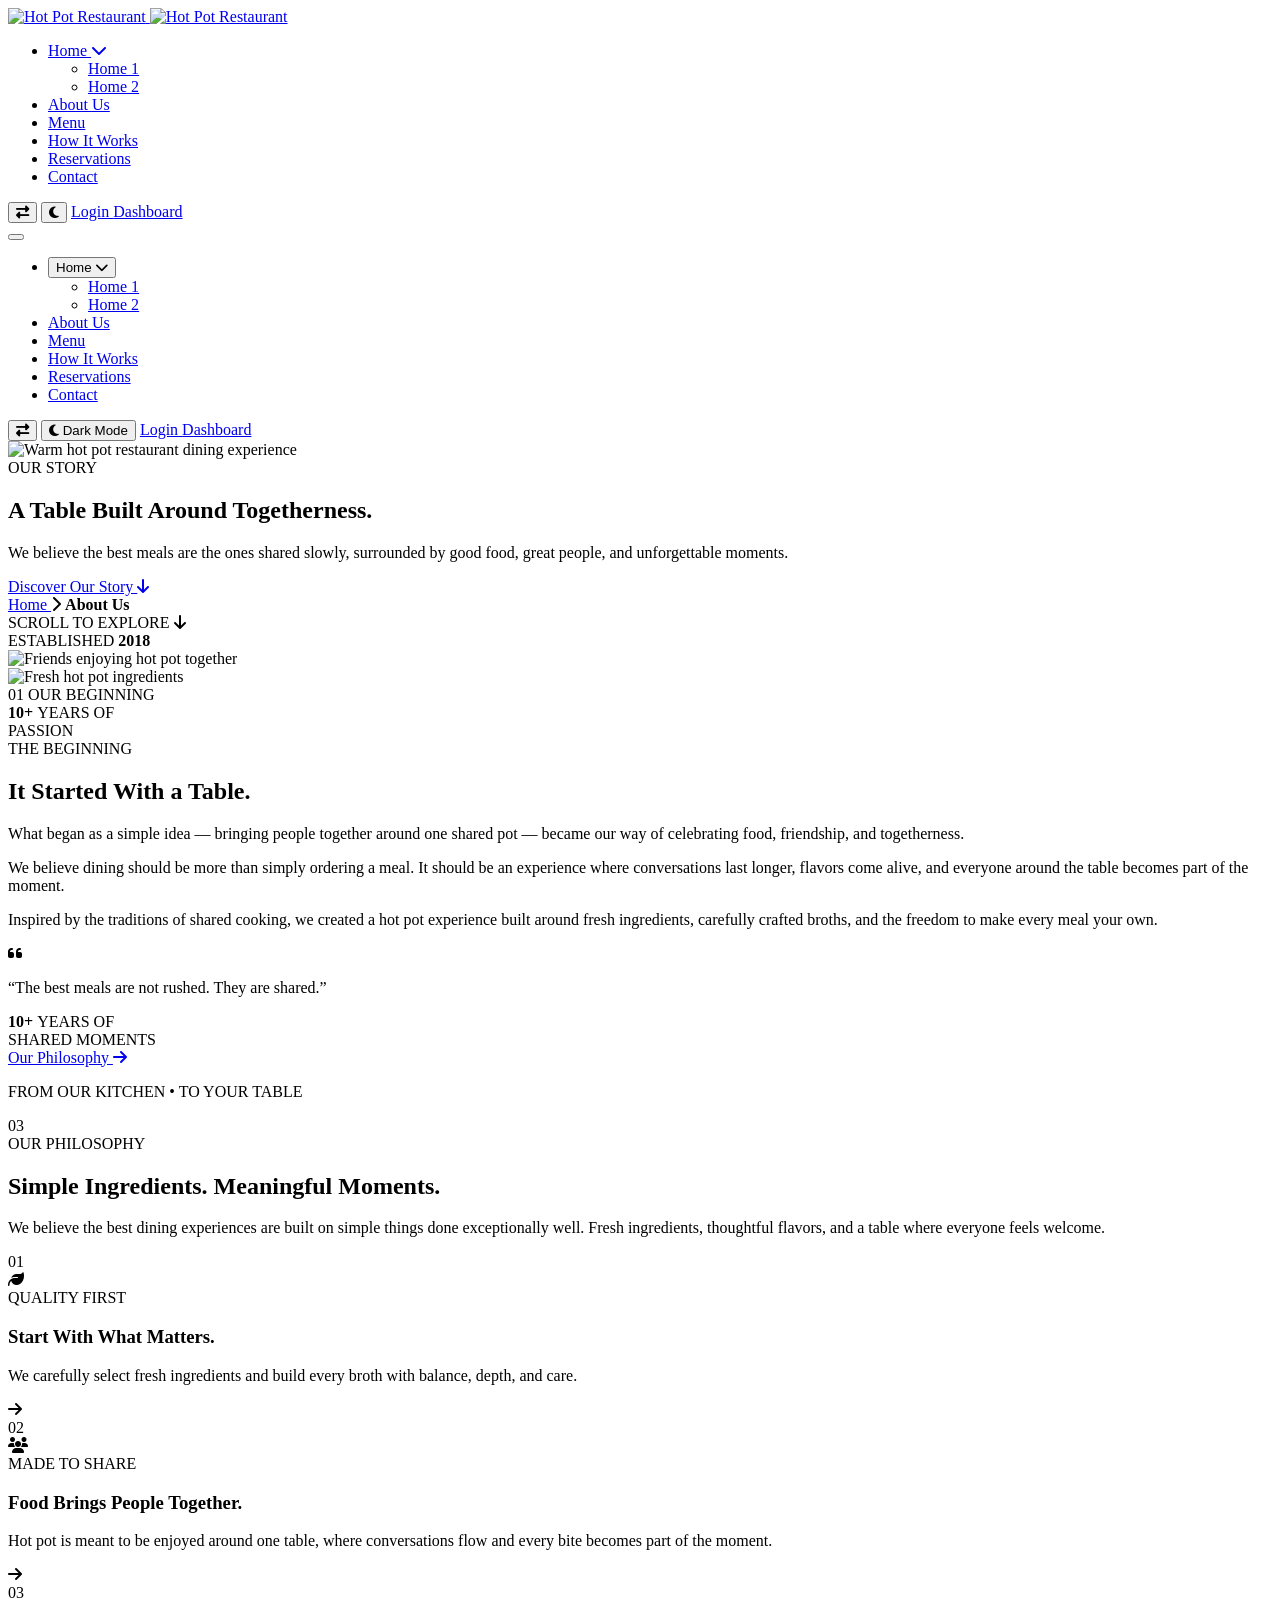
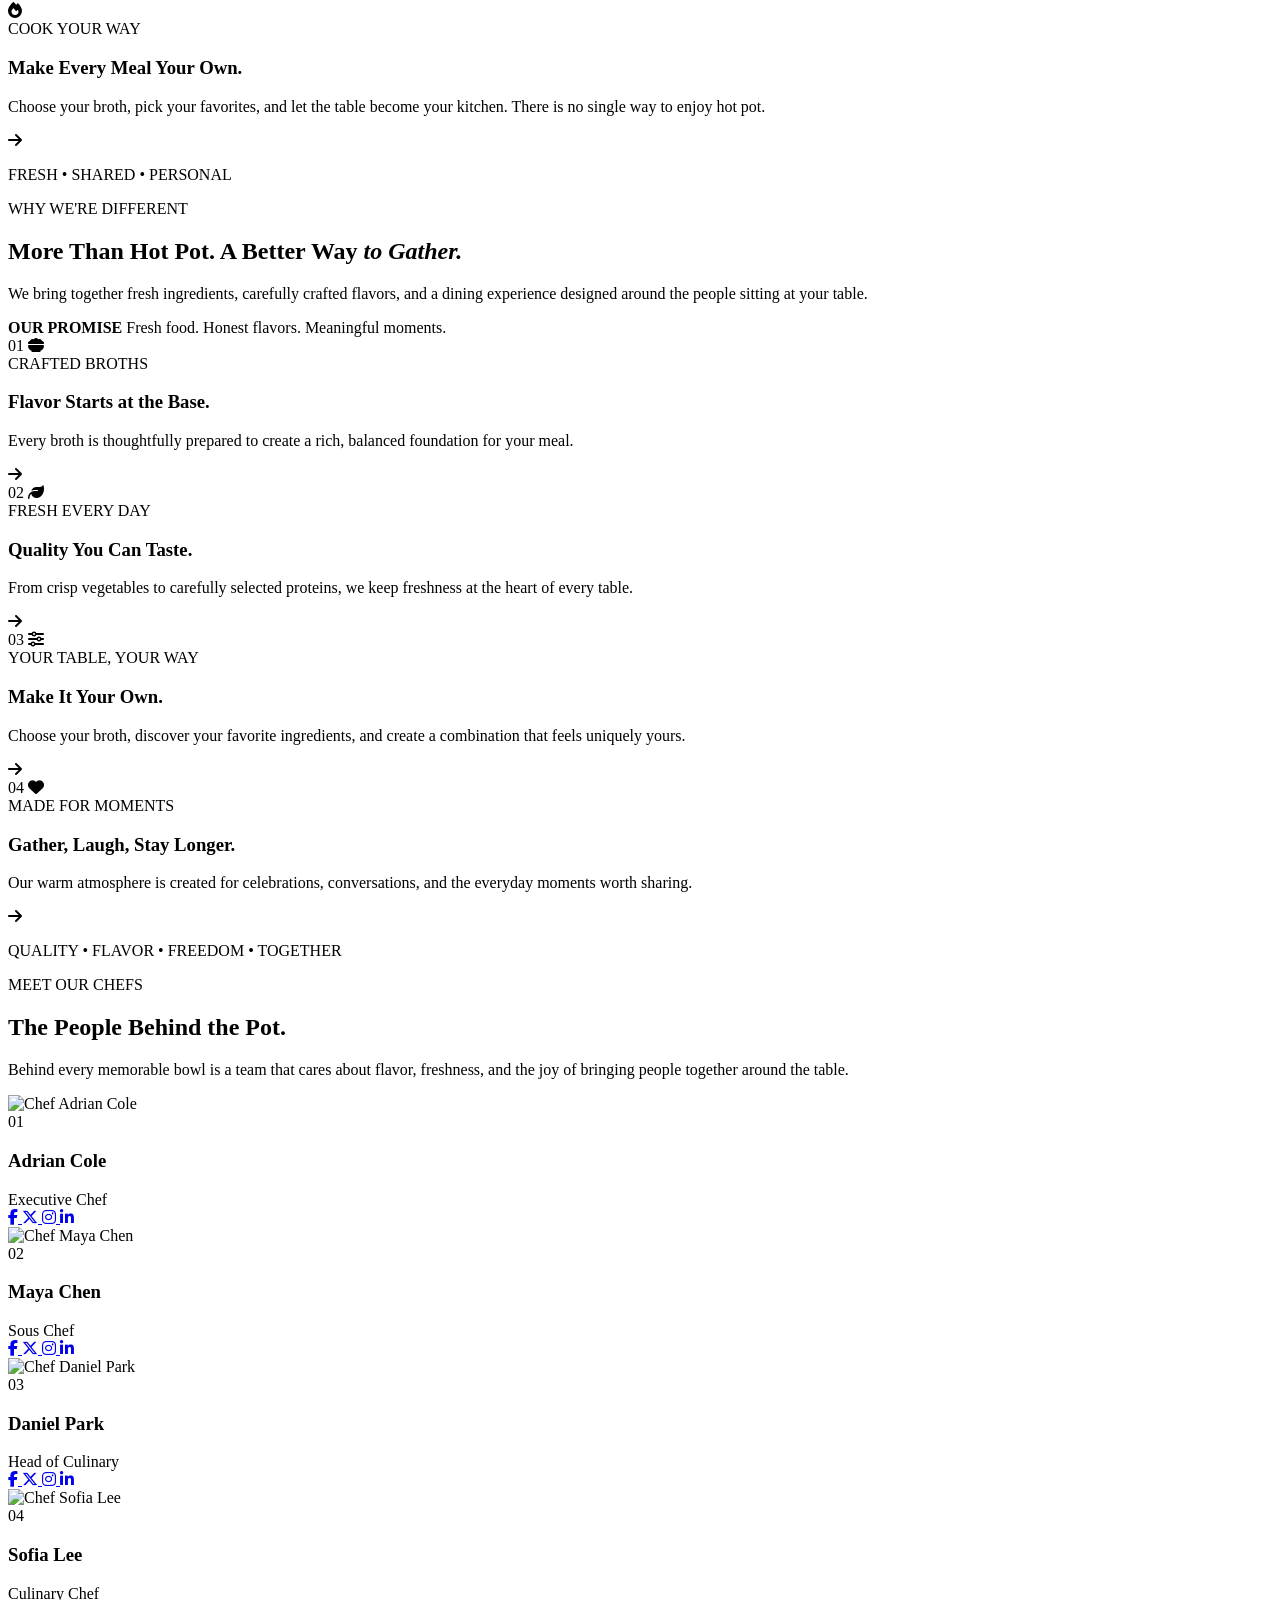
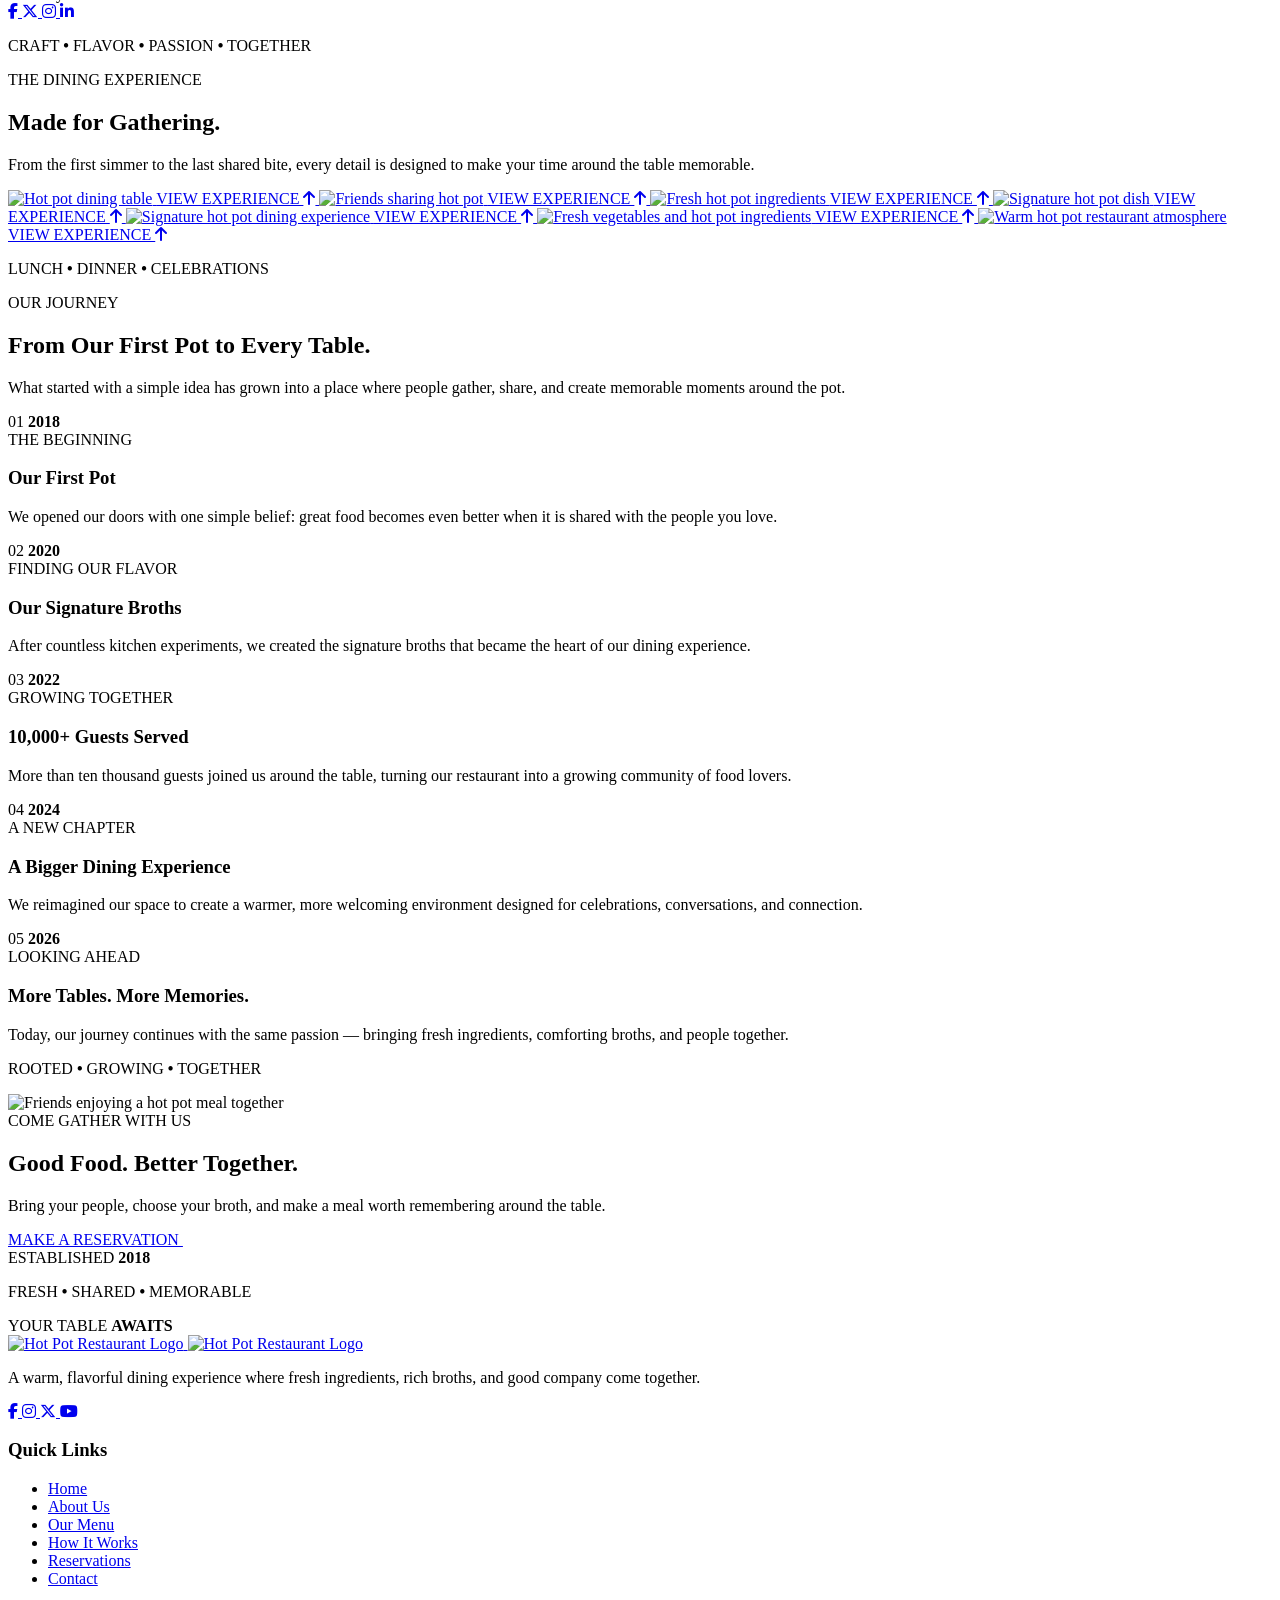
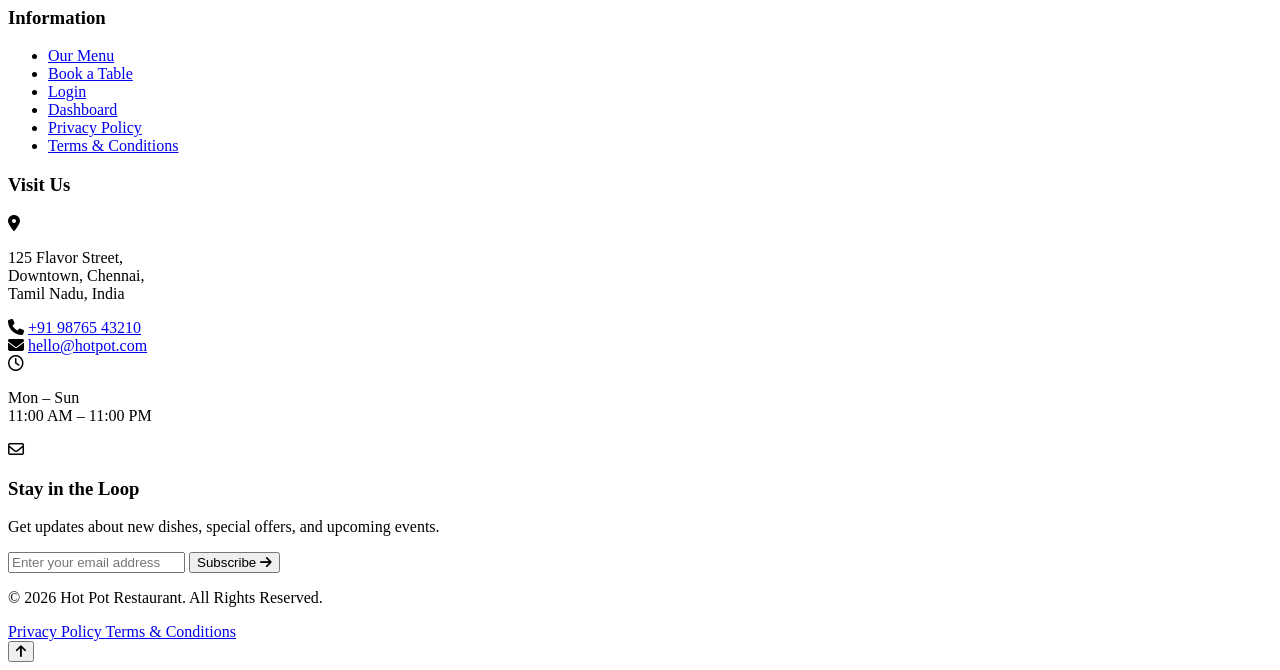
==== about.html @ a5f936f3 "Add files via upload" ====
<!DOCTYPE html>

<html lang="en">

<head>
  <meta charset="UTF-8">
  <meta name="viewport" content="width=device-width, initial-scale=1.0">
  <title>Hot Pot Restaurant | Gather, Cook & Share</title>

  <!-- Favicon -->

  <link rel="icon" type="image/png" href="images/logo-light.png">

  <!-- Google Fonts -->

  <link rel="preconnect" href="https://fonts.googleapis.com">
  <link rel="preconnect" href="https://fonts.gstatic.com" crossorigin>
  <link href="https://fonts.googleapis.com/css2?family=Poppins:wght@300;400;500;600;700;800&display=swap" rel="stylesheet">
<link
    rel="stylesheet"
    href="https://cdnjs.cloudflare.com/ajax/libs/font-awesome/6.7.2/css/all.min.css"
>
  <!-- Font Awesome -->

  <link rel="stylesheet" href="https://cdnjs.cloudflare.com/ajax/libs/font-awesome/6.7.2/css/all.min.css">

  <!-- CSS -->

  <link rel="stylesheet" href="css/style.css">
  <link rel="stylesheet" href="css/responsive.css">
</head>

<body>

<!-- =========================================================
     HOT POT RESTAURANT
     PART 1 — HEADER HTML
========================================================= -->
<!-- =====================================================
         SITE HEADER
    ====================================================== -->

    <header
        class="site-header"
        id="siteHeader"
    >

        <div class="header-container">


            <!-- =================================================
                 LOGO
            ================================================== -->

            <a
                href="index.html"
                class="site-logo"
                aria-label="Hot Pot Restaurant Home"
            >

                <!-- Light Mode Logo -->
                <img
                    src="images/logo-light.png"
                    alt="Hot Pot Restaurant"
                    class="logo-dark"
                >

                <!-- Dark Mode Logo -->
                <img
                    src="images/logo-dark.png"
                    alt="Hot Pot Restaurant"
                    class="logo-light"
                >

            </a>


            <!-- =================================================
                 DESKTOP NAVIGATION
            ================================================== -->

            <nav
                class="main-navigation"
                id="mainNavigation"
                aria-label="Main Navigation"
            >

                <ul class="nav-menu">


                    <!-- =========================================
                         HOME
                    ========================================== -->

                    <li class="nav-item has-dropdown">

                        <a
                            href="#"
                            class="nav-link dropdown-toggle"
                            aria-haspopup="true"
                        >

                            <span>
                                Home
                            </span>

                            <span
                                class="dropdown-icon"
                                aria-hidden="true"
                            >
                                <i class="fa-solid fa-chevron-down"></i>
                            </span>

                        </a>


                        <!-- HOME DROPDOWN -->

                        <ul class="dropdown-menu">

                            <li class="dropdown-item">

                                <a
                                    href="index.html"
                                    class="dropdown-link"
                                >
                                    Home 1
                                </a>

                            </li>


                            <li class="dropdown-item">

                                <a
                                    href="home2.html"
                                    class="dropdown-link"
                                >
                                    Home 2
                                </a>

                            </li>

                        </ul>

                    </li>


                    <!-- =========================================
                         ABOUT US
                    ========================================== -->

                    <li class="nav-item">

                        <a
                            href="about.html"
                            class="nav-link active"
                        >
                            About Us
                        </a>

                    </li>


                    <!-- =========================================
                         MENU
                    ========================================== -->

                    <li class="nav-item">

                        <a
                            href="menu.html"
                            class="nav-link"
                        >
                            Menu
                        </a>

                    </li>


                    <!-- =========================================
                         HOW IT WORKS
                    ========================================== -->

                    <li class="nav-item">

                        <a
                            href="how-it-works.html"
                            class="nav-link"
                        >
                            How It Works
                        </a>

                    </li>


                    <!-- =========================================
                         RESERVATIONS
                    ========================================== -->

                    <li class="nav-item">

                        <a
                            href="reservations.html"
                            class="nav-link"
                        >
                            Reservations
                        </a>

                    </li>


                    <!-- =========================================
                         CONTACT
                    ========================================== -->

                    <li class="nav-item">

                        <a
                            href="contact.html"
                            class="nav-link"
                        >
                            Contact
                        </a>

                    </li>

                </ul>

            </nav>


            <!-- =================================================
                 DESKTOP HEADER ACTIONS
            ================================================== -->

            <div class="header-actions">


                <!-- =============================================
                     RTL BUTTON
                ============================================== -->

                <button
    type="button"
    class="header-action-btn rtl-toggle"
    id="rtlToggle"
    aria-label="Toggle RTL mode"
    title="RTL Mode"
>
    <i class="fa-solid fa-right-left"></i>
</button>


                <!-- =============================================
                     DARK MODE BUTTON
                ============================================== -->

                <button
                    type="button"
                    class="header-action-btn dark-mode-toggle"
                    id="darkModeToggle"
                    aria-label="Toggle dark mode"
                    title="Dark Mode"
                >

                    <span
                        class="dark-mode-icon"
                        aria-hidden="true"
                    >
                        <i class="fa-solid fa-moon"></i>
                    </span>

                </button>


                <!-- =============================================
                     LOGIN
                ============================================== -->

                <a
                    href="login.html"
                    class="header-btn login-btn"
                >
                    Login
                </a>


                <!-- =============================================
                     DASHBOARD
                ============================================== -->

                <a
                    href="dashboard.html"
                    class="header-btn dashboard-btn"
                >
                    Dashboard
                </a>

            </div>


            <!-- =================================================
                 HAMBURGER BUTTON
            ================================================== -->

            <button
                type="button"
                class="hamburger-btn"
                id="hamburgerBtn"
                aria-label="Open navigation menu"
                aria-expanded="false"
                aria-controls="mobileMenu"
            >

                <span class="hamburger-line"></span>

                <span class="hamburger-line"></span>

                <span class="hamburger-line"></span>

            </button>

        </div>


        <!-- =====================================================
             MOBILE MENU
        ====================================================== -->

        <div
            class="mobile-menu"
            id="mobileMenu"
        >

            <div class="mobile-menu-inner">


                <!-- =================================================
                     MOBILE NAVIGATION
                ================================================== -->

                <nav
                    class="mobile-navigation"
                    aria-label="Mobile Navigation"
                >

                    <ul class="mobile-nav-menu">


                        <!-- =========================================
                             MOBILE HOME DROPDOWN
                        ========================================== -->

                        <li
                            class="mobile-nav-item mobile-has-dropdown"
                        >

                            <button
                                type="button"
                                class="mobile-nav-link mobile-dropdown-toggle"
                                aria-expanded="false"
                                aria-haspopup="true"
                            >

                                <span>
                                    Home
                                </span>

                                <span
                                    class="mobile-dropdown-icon"
                                    aria-hidden="true"
                                >
                                    <i class="fa-solid fa-chevron-down"></i>
                                </span>

                            </button>


                            <!-- MOBILE HOME DROPDOWN -->

                            <ul class="mobile-dropdown-menu">

                                <li class="mobile-dropdown-item">

                                    <a
                                        href="index.html"
                                        class="mobile-dropdown-link"
                                    >
                                        Home 1
                                    </a>

                                </li>


                                <li class="mobile-dropdown-item">

                                    <a
                                        href="home2.html"
                                        class="mobile-dropdown-link"
                                    >
                                        Home 2
                                    </a>

                                </li>

                            </ul>

                        </li>


                        <!-- =========================================
                             MOBILE ABOUT
                        ========================================== -->

                        <li class="mobile-nav-item">

                            <a
                                href="about.html"
                                class="mobile-nav-link active"
                            >
                                About Us
                            </a>

                        </li>


                        <!-- =========================================
                             MOBILE MENU
                        ========================================== -->

                        <li class="mobile-nav-item">

                            <a
                                href="menu.html"
                                class="mobile-nav-link"
                            >
                                Menu
                            </a>

                        </li>


                        <!-- =========================================
                             MOBILE HOW IT WORKS
                        ========================================== -->

                        <li class="mobile-nav-item">

                            <a
                                href="how-it-works.html"
                                class="mobile-nav-link"
                            >
                                How It Works
                            </a>

                        </li>


                        <!-- =========================================
                             MOBILE RESERVATIONS
                        ========================================== -->

                        <li class="mobile-nav-item">

                            <a
                                href="reservations.html"
                                class="mobile-nav-link"
                            >
                                Reservations
                            </a>

                        </li>


                        <!-- =========================================
                             MOBILE CONTACT
                        ========================================== -->

                        <li class="mobile-nav-item">

                            <a
                                href="contact.html"
                                class="mobile-nav-link"
                            >
                                Contact
                            </a>

                        </li>

                    </ul>

                </nav>


                <!-- =================================================
                     MOBILE ACTIONS
                     ALL BUTTONS ARE INSIDE HAMBURGER
                ================================================== -->

                <div class="mobile-actions">


                    <!-- =============================================
                         RTL
                    ============================================== -->

                    <button
    type="button"
    class="mobile-action-btn mobile-rtl-toggle"
    id="mobileRtlToggle"
    aria-label="Toggle RTL mode"
    title="RTL Mode"
>
    <i class="fa-solid fa-right-left"></i>
</button>


                    <!-- =============================================
                         DARK MODE
                    ============================================== -->

                    <button
                        type="button"
                        class="mobile-action-btn mobile-dark-toggle"
                        id="mobileDarkModeToggle"
                        aria-label="Toggle dark mode"
                    >

                        <span
                            class="mobile-dark-icon"
                            aria-hidden="true"
                        >
                            <i class="fa-solid fa-moon"></i>
                        </span>

                        <span>
                            Dark Mode
                        </span>

                    </button>


                    <!-- =============================================
                         LOGIN
                    ============================================== -->

                    <a
                        href="login.html"
                        class="mobile-action-btn mobile-login-btn"
                    >
                        Login
                    </a>


                    <!-- =============================================
                         DASHBOARD
                    ============================================== -->

                    <a
                        href="dashboard.html"
                        class="mobile-action-btn mobile-dashboard-btn"
                    >
                        Dashboard
                    </a>

                </div>

            </div>

        </div>

    </header>


    <!-- =====================================================
         MAIN CONTENT
         Your Home page sections will start here.
    ====================================================== -->

    <main id="mainContent">
<!-- =========================================================
     ABOUT US PAGE — SECTION 1 : HERO
========================================================= -->

<section class="about-hero" id="aboutHero">

    <!-- =====================================================
         BACKGROUND IMAGE
    ====================================================== -->

    <div class="about-hero-background">

        <img
            src="images/about-hero.jpg"
            alt="Warm hot pot restaurant dining experience"
        >

        <div class="about-hero-overlay"></div>

    </div>


    <!-- =====================================================
         DECORATIVE SIDE ELEMENTS
    ====================================================== -->

    <span class="about-hero-side-line about-hero-side-line-left"></span>

    <span class="about-hero-side-line about-hero-side-line-right"></span>


    <!-- =====================================================
         MAIN CONTENT
    ====================================================== -->

    <div class="about-hero-container">

        <div class="about-hero-content">

            <!-- EYEBROW -->

            <span class="about-hero-eyebrow">
                OUR STORY
            </span>


            <!-- TITLE -->

            <h1 class="about-hero-title">
                A Table Built
                <span>Around Togetherness.</span>
            </h1>


            <!-- DESCRIPTION -->

            <p class="about-hero-description">
                We believe the best meals are the ones shared slowly,
                surrounded by good food, great people, and unforgettable
                moments.
            </p>


            <!-- BUTTON -->

            <a
                href="#aboutStory"
                class="about-hero-button"
            >

                <span>
                    Discover Our Story
                </span>

                <i class="fa-solid fa-arrow-down"></i>

            </a>

        </div>


        <!-- =================================================
             BOTTOM INFORMATION
        ================================================== -->

        <div class="about-hero-bottom">

            <!-- BREADCRUMB -->

            <div class="about-hero-breadcrumb">

                <a href="index.html">
                    Home
                </a>

                <span>
                    <i class="fa-solid fa-chevron-right"></i>
                </span>

                <strong>
                    About Us
                </strong>

            </div>


            <!-- SCROLL INDICATOR -->

            <div class="about-hero-scroll">

                <span>
                    SCROLL TO EXPLORE
                </span>

                <i class="fa-solid fa-arrow-down"></i>

            </div>


            <!-- ESTABLISHED -->

            <div class="about-hero-established">

                <span>
                    ESTABLISHED
                </span>

                <strong>
                    2018
                </strong>

            </div>

        </div>

    </div>


    <!-- =====================================================
         DECORATIVE CORNER MARKS
    ====================================================== -->

    <span class="about-hero-corner about-hero-corner-top-left"></span>

    <span class="about-hero-corner about-hero-corner-top-right"></span>

    <span class="about-hero-corner about-hero-corner-bottom-left"></span>

    <span class="about-hero-corner about-hero-corner-bottom-right"></span>

</section>
<!=========================================================
   ABOUT US PAGE — SECTION 2 : OUR STORY
   PART 1 — HTML
========================================================= !>

<section class="about-story" id="aboutStory">

    <div class="about-story-container">


        <!-- =================================================
             LEFT — VISUAL AREA
        ================================================== -->

        <div class="about-story-visual">


            <!-- MAIN IMAGE -->

            <div class="about-story-main-image">

                <img
                    src="images/about-story-main.jpg"
                    alt="Friends enjoying hot pot together"
                >

            </div>


            <!-- SMALL OVERLAPPING IMAGE -->

            <div class="about-story-small-image">

                <img
                    src="images/about-story-small.jpg"
                    alt="Fresh hot pot ingredients"
                >

            </div>


            <!-- NUMBER MARK -->

            <div class="about-story-number">

                <span class="about-story-number-value">
                    01
                </span>

                <span class="about-story-number-line"></span>

                <span class="about-story-number-text">
                    OUR BEGINNING
                </span>

            </div>


            <!-- EXPERIENCE BADGE -->

            <div class="about-story-badge">

                <strong>
                    10+
                </strong>

                <span>
                    YEARS OF<br>
                    PASSION
                </span>

            </div>

        </div>


        <!-- =================================================
             RIGHT — CONTENT
        ================================================== -->

        <div class="about-story-content">


            <!-- EYEBROW -->

            <span class="about-story-eyebrow">
                THE BEGINNING
            </span>


            <!-- TITLE -->

            <h2 class="about-story-title">

                It Started
                <span>With a Table.</span>

            </h2>


            <!-- INTRO -->

            <p class="about-story-intro">

                What began as a simple idea — bringing people
                together around one shared pot — became our
                way of celebrating food, friendship, and
                togetherness.

            </p>


            <!-- STORY -->

            <div class="about-story-text">

                <p>
                    We believe dining should be more than
                    simply ordering a meal. It should be an
                    experience where conversations last longer,
                    flavors come alive, and everyone around
                    the table becomes part of the moment.
                </p>

                <p>
                    Inspired by the traditions of shared
                    cooking, we created a hot pot experience
                    built around fresh ingredients, carefully
                    crafted broths, and the freedom to make
                    every meal your own.
                </p>

            </div>


            <!-- HIGHLIGHT -->

            <div class="about-story-highlight">

                <span class="about-story-highlight-icon">
                    <i class="fa-solid fa-quote-left"></i>
                </span>

                <p>
                    “The best meals are not rushed.
                    They are shared.”
                </p>

            </div>


            <!-- BOTTOM ROW -->

            <div class="about-story-bottom">


                <!-- STAT -->

                <div class="about-story-stat">

                    <strong>
                        10+
                    </strong>

                    <span>
                        YEARS OF<br>
                        SHARED MOMENTS
                    </span>

                </div>


                <!-- BUTTON -->

                <a
                    href="#aboutPhilosophy"
                    class="about-story-button"
                >

                    <span>
                        Our Philosophy
                    </span>

                    <i class="fa-solid fa-arrow-right"></i>

                </a>

            </div>

        </div>

    </div>


    <!-- =================================================
         BOTTOM EDITORIAL LINE
    ================================================== -->

    <div class="about-story-bottom-line">

        <span class="about-story-bottom-line-item"></span>

        <p>
            FROM OUR KITCHEN
            <span>•</span>
            TO YOUR TABLE
        </p>

        <span class="about-story-bottom-line-item"></span>

    </div>

</section>
<!-- =========================================================
     ABOUT US PAGE — SECTION 3 : OUR PHILOSOPHY
     PART 1 — HTML
========================================================= -->

<section class="about-philosophy" id="aboutPhilosophy">

    <!-- =====================================================
         BACKGROUND DECORATION
    ====================================================== -->

    <div
        class="about-philosophy-large-number"
        aria-hidden="true"
    >
        03
    </div>


    <div class="about-philosophy-side-mark about-philosophy-side-mark-left">
        <span></span>
        <span></span>
    </div>

    <div class="about-philosophy-side-mark about-philosophy-side-mark-right">
        <span></span>
        <span></span>
    </div>


    <!-- =====================================================
         MAIN CONTAINER
    ====================================================== -->

    <div class="about-philosophy-container">


        <!-- =================================================
             INTRO
        ================================================== -->

        <div class="about-philosophy-intro">

            <span class="about-philosophy-eyebrow">
                OUR PHILOSOPHY
            </span>

            <h2 class="about-philosophy-title">

                Simple Ingredients.
                <span>Meaningful Moments.</span>

            </h2>

            <p class="about-philosophy-description">

                We believe the best dining experiences are
                built on simple things done exceptionally well.
                Fresh ingredients, thoughtful flavors, and a
                table where everyone feels welcome.

            </p>

        </div>


        <!-- =================================================
             PHILOSOPHY ITEMS
        ================================================== -->

        <div class="about-philosophy-list">


            <!-- =============================================
                 ITEM 01
            ============================================== -->

            <article class="about-philosophy-item">

                <div class="about-philosophy-item-number">
                    01
                </div>


                <div class="about-philosophy-item-icon">

                    <i class="fa-solid fa-leaf"></i>

                </div>


                <div class="about-philosophy-item-content">

                    <span class="about-philosophy-item-label">
                        QUALITY FIRST
                    </span>

                    <h3>
                        Start With What Matters.
                    </h3>

                    <p>
                        We carefully select fresh ingredients
                        and build every broth with balance,
                        depth, and care.
                    </p>

                </div>


                <div class="about-philosophy-item-arrow">

                    <i class="fa-solid fa-arrow-right"></i>

                </div>

            </article>


            <!-- =============================================
                 ITEM 02
            ============================================== -->

            <article class="about-philosophy-item">

                <div class="about-philosophy-item-number">
                    02
                </div>


                <div class="about-philosophy-item-icon">

                    <i class="fa-solid fa-users"></i>

                </div>


                <div class="about-philosophy-item-content">

                    <span class="about-philosophy-item-label">
                        MADE TO SHARE
                    </span>

                    <h3>
                        Food Brings People Together.
                    </h3>

                    <p>
                        Hot pot is meant to be enjoyed around
                        one table, where conversations flow and
                        every bite becomes part of the moment.
                    </p>

                </div>


                <div class="about-philosophy-item-arrow">

                    <i class="fa-solid fa-arrow-right"></i>

                </div>

            </article>


            <!-- =============================================
                 ITEM 03
            ============================================== -->

            <article class="about-philosophy-item">

                <div class="about-philosophy-item-number">
                    03
                </div>


                <div class="about-philosophy-item-icon">

                    <i class="fa-solid fa-fire"></i>

                </div>


                <div class="about-philosophy-item-content">

                    <span class="about-philosophy-item-label">
                        COOK YOUR WAY
                    </span>

                    <h3>
                        Make Every Meal Your Own.
                    </h3>

                    <p>
                        Choose your broth, pick your favorites,
                        and let the table become your kitchen.
                        There is no single way to enjoy hot pot.
                    </p>

                </div>


                <div class="about-philosophy-item-arrow">

                    <i class="fa-solid fa-arrow-right"></i>

                </div>

            </article>


        </div>


        <!-- =================================================
             BOTTOM STATEMENT
        ================================================== -->

        <div class="about-philosophy-bottom">

            <span class="about-philosophy-bottom-line"></span>

            <p>
                FRESH
                <span>•</span>
                SHARED
                <span>•</span>
                PERSONAL
            </p>

            <span class="about-philosophy-bottom-line"></span>

        </div>

    </div>

</section>
<!-- =========================================================
     ABOUT US PAGE — SECTION 4 : WHAT MAKES US DIFFERENT
     PART 1 — HTML
========================================================= -->

<section class="about-different" id="aboutDifferent">

    


    <!-- =====================================================
         DECORATIVE SIDE LINES
    ====================================================== -->

    <div class="about-different-side-line about-different-side-line-left">
        <span></span>
        <span></span>
    </div>

    <div class="about-different-side-line about-different-side-line-right">
        <span></span>
        <span></span>
    </div>


    <!-- =====================================================
         MAIN CONTAINER
    ====================================================== -->

    <div class="about-different-container">


        <!-- =================================================
             LEFT — INTRODUCTION
        ================================================== -->

        <div class="about-different-intro">

            <span class="about-different-eyebrow">
                WHY WE'RE DIFFERENT
            </span>


            <h2 class="about-different-title">

                More Than
                <span>Hot Pot.</span>

                <strong>
                    A Better Way
                    <em>to Gather.</em>
                </strong>

            </h2>


            <p class="about-different-description">

                We bring together fresh ingredients, carefully
                crafted flavors, and a dining experience designed
                around the people sitting at your table.

            </p>


            <!-- =============================================
                 INTRO DETAIL
            ============================================== -->

            <div class="about-different-intro-detail">

                <span class="about-different-detail-line"></span>

                <div class="about-different-detail-content">

                    <strong>OUR PROMISE</strong>

                    <span>
                        Fresh food. Honest flavors.
                        Meaningful moments.
                    </span>

                </div>

            </div>

        </div>


        <!-- =================================================
             RIGHT — DIFFERENCE FEATURES
        ================================================== -->

        <div class="about-different-features">


            <!-- =============================================
                 FEATURE 01
            ============================================== -->

            <article class="about-different-card">

                <div class="about-different-card-top">

                    <span class="about-different-card-number">
                        01
                    </span>

                    <span class="about-different-card-icon">
                        <i class="fa-solid fa-bowl-food"></i>
                    </span>

                </div>


                <div class="about-different-card-content">

                    <span class="about-different-card-label">
                        CRAFTED BROTHS
                    </span>

                    <h3>
                        Flavor Starts at the Base.
                    </h3>

                    <p>
                        Every broth is thoughtfully prepared
                        to create a rich, balanced foundation
                        for your meal.
                    </p>

                </div>


                <span class="about-different-card-arrow">
                    <i class="fa-solid fa-arrow-right"></i>
                </span>

            </article>


            <!-- =============================================
                 FEATURE 02
            ============================================== -->

            <article class="about-different-card">

                <div class="about-different-card-top">

                    <span class="about-different-card-number">
                        02
                    </span>

                    <span class="about-different-card-icon">
                        <i class="fa-solid fa-leaf"></i>
                    </span>

                </div>


                <div class="about-different-card-content">

                    <span class="about-different-card-label">
                        FRESH EVERY DAY
                    </span>

                    <h3>
                        Quality You Can Taste.
                    </h3>

                    <p>
                        From crisp vegetables to carefully
                        selected proteins, we keep freshness
                        at the heart of every table.
                    </p>

                </div>


                <span class="about-different-card-arrow">
                    <i class="fa-solid fa-arrow-right"></i>
                </span>

            </article>


            <!-- =============================================
                 FEATURE 03
            ============================================== -->

            <article class="about-different-card">

                <div class="about-different-card-top">

                    <span class="about-different-card-number">
                        03
                    </span>

                    <span class="about-different-card-icon">
                        <i class="fa-solid fa-sliders"></i>
                    </span>

                </div>


                <div class="about-different-card-content">

                    <span class="about-different-card-label">
                        YOUR TABLE, YOUR WAY
                    </span>

                    <h3>
                        Make It Your Own.
                    </h3>

                    <p>
                        Choose your broth, discover your
                        favorite ingredients, and create a
                        combination that feels uniquely yours.
                    </p>

                </div>


                <span class="about-different-card-arrow">
                    <i class="fa-solid fa-arrow-right"></i>
                </span>

            </article>


            <!-- =============================================
                 FEATURE 04
            ============================================== -->

            <article class="about-different-card">

                <div class="about-different-card-top">

                    <span class="about-different-card-number">
                        04
                    </span>

                    <span class="about-different-card-icon">
                        <i class="fa-solid fa-heart"></i>
                    </span>

                </div>


                <div class="about-different-card-content">

                    <span class="about-different-card-label">
                        MADE FOR MOMENTS
                    </span>

                    <h3>
                        Gather, Laugh, Stay Longer.
                    </h3>

                    <p>
                        Our warm atmosphere is created for
                        celebrations, conversations, and the
                        everyday moments worth sharing.
                    </p>

                </div>


                <span class="about-different-card-arrow">
                    <i class="fa-solid fa-arrow-right"></i>
                </span>

            </article>


        </div>


        <!-- =================================================
             BOTTOM EDITORIAL STATEMENT
        ================================================== -->

        <div class="about-different-bottom">

            <span class="about-different-bottom-line"></span>


            <p>
                QUALITY
                <span>•</span>
                FLAVOR
                <span>•</span>
                FREEDOM
                <span>•</span>
                TOGETHER
            </p>


            <span class="about-different-bottom-line"></span>

        </div>

    </div>

</section>
<!-- =========================================================
     ABOUT US PAGE — SECTION 6 : MEET OUR CHEFS
     PART 1 — HTML
========================================================= -->

<section class="about-chefs" id="aboutChefs">

    <div class="about-chefs-container">


        <!-- =================================================
             SECTION INTRO
        ================================================== -->

        <div class="about-chefs-header">

            <span class="about-chefs-eyebrow">
                MEET OUR CHEFS
            </span>

            <h2 class="about-chefs-title">
                The People
                <span>Behind the Pot.</span>
            </h2>

            <p class="about-chefs-description">
                Behind every memorable bowl is a team that cares
                about flavor, freshness, and the joy of bringing
                people together around the table.
            </p>

        </div>


        <!-- =================================================
             CHEF CARDS
        ================================================== -->

        <div class="about-chefs-grid">


            <!-- =================================================
                 CHEF 01
            ================================================== -->

            <article class="about-chef-card">

                <div class="about-chef-image">

                    <img
                        src="images/about-chef-01.jpg"
                        alt="Chef Adrian Cole"
                    >

                </div>


                <div class="about-chef-content">

                    <span class="about-chef-number">
                        01
                    </span>

                    <h3 class="about-chef-name">
                        Adrian Cole
                    </h3>

                    <span class="about-chef-role">
                        Executive Chef
                    </span>


                    <div class="about-chef-socials">

                        <a href="#" aria-label="Facebook">
                            <i class="fa-brands fa-facebook-f"></i>
                        </a>

                        <a href="#" aria-label="X">
                            <i class="fa-brands fa-x-twitter"></i>
                        </a>

                        <a href="#" aria-label="Instagram">
                            <i class="fa-brands fa-instagram"></i>
                        </a>

                        <a href="#" aria-label="LinkedIn">
                            <i class="fa-brands fa-linkedin-in"></i>
                        </a>

                    </div>

                </div>

            </article>


            <!-- =================================================
                 CHEF 02
            ================================================== -->

            <article class="about-chef-card">

                <div class="about-chef-image">

                    <img
                        src="images/about-chef-02.jpg"
                        alt="Chef Maya Chen"
                    >

                </div>


                <div class="about-chef-content">

                    <span class="about-chef-number">
                        02
                    </span>

                    <h3 class="about-chef-name">
                        Maya Chen
                    </h3>

                    <span class="about-chef-role">
                        Sous Chef
                    </span>


                    <div class="about-chef-socials">

                        <a href="#" aria-label="Facebook">
                            <i class="fa-brands fa-facebook-f"></i>
                        </a>

                        <a href="#" aria-label="X">
                            <i class="fa-brands fa-x-twitter"></i>
                        </a>

                        <a href="#" aria-label="Instagram">
                            <i class="fa-brands fa-instagram"></i>
                        </a>

                        <a href="#" aria-label="LinkedIn">
                            <i class="fa-brands fa-linkedin-in"></i>
                        </a>

                    </div>

                </div>

            </article>


            <!-- =================================================
                 CHEF 03
            ================================================== -->

            <article class="about-chef-card">

                <div class="about-chef-image">

                    <img
                        src="images/about-chef-03.jpg"
                        alt="Chef Daniel Park"
                    >

                </div>


                <div class="about-chef-content">

                    <span class="about-chef-number">
                        03
                    </span>

                    <h3 class="about-chef-name">
                        Daniel Park
                    </h3>

                    <span class="about-chef-role">
                        Head of Culinary
                    </span>


                    <div class="about-chef-socials">

                        <a href="#" aria-label="Facebook">
                            <i class="fa-brands fa-facebook-f"></i>
                        </a>

                        <a href="#" aria-label="X">
                            <i class="fa-brands fa-x-twitter"></i>
                        </a>

                        <a href="#" aria-label="Instagram">
                            <i class="fa-brands fa-instagram"></i>
                        </a>

                        <a href="#" aria-label="LinkedIn">
                            <i class="fa-brands fa-linkedin-in"></i>
                        </a>

                    </div>

                </div>

            </article>


            <!-- =================================================
                 CHEF 04
            ================================================== -->

            <article class="about-chef-card">

                <div class="about-chef-image">

                    <img
                        src="images/about-chef-04.jpg"
                        alt="Chef Sofia Lee"
                    >

                </div>


                <div class="about-chef-content">

                    <span class="about-chef-number">
                        04
                    </span>

                    <h3 class="about-chef-name">
                        Sofia Lee
                    </h3>

                    <span class="about-chef-role">
                        Culinary Chef
                    </span>


                    <div class="about-chef-socials">

                        <a href="#" aria-label="Facebook">
                            <i class="fa-brands fa-facebook-f"></i>
                        </a>

                        <a href="#" aria-label="X">
                            <i class="fa-brands fa-x-twitter"></i>
                        </a>

                        <a href="#" aria-label="Instagram">
                            <i class="fa-brands fa-instagram"></i>
                        </a>

                        <a href="#" aria-label="LinkedIn">
                            <i class="fa-brands fa-linkedin-in"></i>
                        </a>

                    </div>

                </div>

            </article>


        </div>


        <!-- =================================================
             BOTTOM EDITORIAL LINE
        ================================================== -->

        <div class="about-chefs-bottom">

            <span></span>

            <p>
                CRAFT
                <b>•</b>
                FLAVOR
                <b>•</b>
                PASSION
                <b>•</b>
                TOGETHER
            </p>

            <span></span>

        </div>

    </div>

</section>
<!-- =========================================================
     ABOUT US PAGE — SECTION 7 : THE DINING EXPERIENCE
     PART 1 — HTML
     
     LAYOUT:
     LEFT   = 4 IMAGES (2 x 2)
     CENTER = 1 LARGE IMAGE
     RIGHT  = 2 IMAGES (1 x 2)
========================================================= -->

<section class="about-dining" id="aboutDining">

    <div class="about-dining-container">


        <!-- =================================================
             SECTION HEADER
        ================================================== -->

        <div class="about-dining-header">

            <span class="about-dining-eyebrow">
                THE DINING EXPERIENCE
            </span>

            <h2 class="about-dining-title">
                Made for
                <span>Gathering.</span>
            </h2>

            <p class="about-dining-description">
                From the first simmer to the last shared bite,
                every detail is designed to make your time
                around the table memorable.
            </p>

        </div>


        <!-- =================================================
             DINING GALLERY
        ================================================== -->

        <div class="about-dining-gallery">


            <!-- =================================================
                 LEFT — IMAGE 01
            ================================================== -->

            <a
                href="#"
                class="about-dining-item about-dining-item-01"
                aria-label="View hot pot dining experience"
            >

                <img
                    src="images/about-dining-01.jpg"
                    alt="Hot pot dining table"
                >

                <span class="about-dining-overlay"></span>

                <span class="about-dining-hover-content">

                    <span class="about-dining-hover-label">
                        VIEW EXPERIENCE
                    </span>

                    <span class="about-dining-hover-arrow">
                        <i class="fa-solid fa-arrow-up"></i>
                    </span>

                </span>

            </a>


            <!-- =================================================
                 LEFT — IMAGE 02
            ================================================== -->

            <a
                href="#"
                class="about-dining-item about-dining-item-02"
                aria-label="View shared hot pot dining"
            >

                <img
                    src="images/about-dining-02.jpg"
                    alt="Friends sharing hot pot"
                >

                <span class="about-dining-overlay"></span>

                <span class="about-dining-hover-content">

                    <span class="about-dining-hover-label">
                        VIEW EXPERIENCE
                    </span>

                    <span class="about-dining-hover-arrow">
                        <i class="fa-solid fa-arrow-up"></i>
                    </span>

                </span>

            </a>


            <!-- =================================================
                 LEFT — IMAGE 03
            ================================================== -->

            <a
                href="#"
                class="about-dining-item about-dining-item-03"
                aria-label="View fresh hot pot ingredients"
            >

                <img
                    src="images/about-dining-03.jpg"
                    alt="Fresh hot pot ingredients"
                >

                <span class="about-dining-overlay"></span>

                <span class="about-dining-hover-content">

                    <span class="about-dining-hover-label">
                        VIEW EXPERIENCE
                    </span>

                    <span class="about-dining-hover-arrow">
                        <i class="fa-solid fa-arrow-up"></i>
                    </span>

                </span>

            </a>


            <!-- =================================================
                 LEFT — IMAGE 04
            ================================================== -->

            <a
                href="#"
                class="about-dining-item about-dining-item-04"
                aria-label="View signature hot pot dishes"
            >

                <img
                    src="images/about-dining-04.jpg"
                    alt="Signature hot pot dish"
                >

                <span class="about-dining-overlay"></span>

                <span class="about-dining-hover-content">

                    <span class="about-dining-hover-label">
                        VIEW EXPERIENCE
                    </span>

                    <span class="about-dining-hover-arrow">
                        <i class="fa-solid fa-arrow-up"></i>
                    </span>

                </span>

            </a>


            <!-- =================================================
                 CENTER — LARGE FEATURE IMAGE
            ================================================== -->

            <a
                href="#"
                class="about-dining-item about-dining-item-feature"
                aria-label="View our signature dining experience"
            >

                <img
                    src="images/about-dining-feature.jpg"
                    alt="Signature hot pot dining experience"
                >

                <span class="about-dining-overlay"></span>

                <span class="about-dining-hover-content">

                    <span class="about-dining-hover-label">
                        VIEW EXPERIENCE
                    </span>

                    <span class="about-dining-hover-arrow">
                        <i class="fa-solid fa-arrow-up"></i>
                    </span>

                </span>

            </a>


            <!-- =================================================
                 RIGHT — IMAGE 05
            ================================================== -->

            <a
                href="#"
                class="about-dining-item about-dining-item-05"
                aria-label="View hot pot ingredients"
            >

                <img
                    src="images/about-dining-05.jpg"
                    alt="Fresh vegetables and hot pot ingredients"
                >

                <span class="about-dining-overlay"></span>

                <span class="about-dining-hover-content">

                    <span class="about-dining-hover-label">
                        VIEW EXPERIENCE
                    </span>

                    <span class="about-dining-hover-arrow">
                        <i class="fa-solid fa-arrow-up"></i>
                    </span>

                </span>

            </a>


            <!-- =================================================
                 RIGHT — IMAGE 06
            ================================================== -->

            <a
                href="#"
                class="about-dining-item about-dining-item-06"
                aria-label="View restaurant atmosphere"
            >

                <img
                    src="images/about-dining-06.jpg"
                    alt="Warm hot pot restaurant atmosphere"
                >

                <span class="about-dining-overlay"></span>

                <span class="about-dining-hover-content">

                    <span class="about-dining-hover-label">
                        VIEW EXPERIENCE
                    </span>

                    <span class="about-dining-hover-arrow">
                        <i class="fa-solid fa-arrow-up"></i>
                    </span>

                </span>

            </a>


        </div>


        <!-- =================================================
             BOTTOM EDITORIAL LINE
        ================================================== -->

        <div class="about-dining-bottom">

            <span class="about-dining-bottom-line"></span>

            <p>
                LUNCH
                <b>•</b>
                DINNER
                <b>•</b>
                CELEBRATIONS
            </p>

            <span class="about-dining-bottom-line"></span>

        </div>


    </div>

</section>
<!-- =========================================================
     SECTION 8 — OUR MILESTONES
========================================================= -->

<section class="about-milestones" id="aboutMilestones">

    <div class="about-milestones-container">

        <!-- =================================================
             SECTION HEADER
        ================================================== -->

        <div class="about-milestones-header">

            <span class="about-milestones-eyebrow">
                OUR JOURNEY
            </span>

            <h2 class="about-milestones-title">
                From Our First Pot
                <span>to Every Table.</span>
            </h2>

            <p class="about-milestones-description">
                What started with a simple idea has grown into
                a place where people gather, share, and create
                memorable moments around the pot.
            </p>

        </div>


        <!-- =================================================
             MILESTONES TIMELINE
        ================================================== -->

        <div class="about-milestones-timeline">


            <!-- =================================================
                 MILESTONE 01
            ================================================== -->

            <article class="about-milestone-item">

                <div class="about-milestone-year">
                    <span>01</span>
                    <strong>2018</strong>
                </div>

                <div class="about-milestone-marker">
                    <span></span>
                </div>

                <div class="about-milestone-content">

                    <span class="about-milestone-label">
                        THE BEGINNING
                    </span>

                    <h3>
                        Our First Pot
                    </h3>

                    <p>
                        We opened our doors with one simple belief:
                        great food becomes even better when it is
                        shared with the people you love.
                    </p>

                </div>

            </article>


            <!-- =================================================
                 MILESTONE 02
            ================================================== -->

            <article class="about-milestone-item">

                <div class="about-milestone-year">
                    <span>02</span>
                    <strong>2020</strong>
                </div>

                <div class="about-milestone-marker">
                    <span></span>
                </div>

                <div class="about-milestone-content">

                    <span class="about-milestone-label">
                        FINDING OUR FLAVOR
                    </span>

                    <h3>
                        Our Signature Broths
                    </h3>

                    <p>
                        After countless kitchen experiments,
                        we created the signature broths that
                        became the heart of our dining experience.
                    </p>

                </div>

            </article>


            <!-- =================================================
                 MILESTONE 03
            ================================================== -->

            <article class="about-milestone-item">

                <div class="about-milestone-year">
                    <span>03</span>
                    <strong>2022</strong>
                </div>

                <div class="about-milestone-marker">
                    <span></span>
                </div>

                <div class="about-milestone-content">

                    <span class="about-milestone-label">
                        GROWING TOGETHER
                    </span>

                    <h3>
                        10,000+ Guests Served
                    </h3>

                    <p>
                        More than ten thousand guests joined us
                        around the table, turning our restaurant
                        into a growing community of food lovers.
                    </p>

                </div>

            </article>


            <!-- =================================================
                 MILESTONE 04
            ================================================== -->

            <article class="about-milestone-item">

                <div class="about-milestone-year">
                    <span>04</span>
                    <strong>2024</strong>
                </div>

                <div class="about-milestone-marker">
                    <span></span>
                </div>

                <div class="about-milestone-content">

                    <span class="about-milestone-label">
                        A NEW CHAPTER
                    </span>

                    <h3>
                        A Bigger Dining Experience
                    </h3>

                    <p>
                        We reimagined our space to create a warmer,
                        more welcoming environment designed for
                        celebrations, conversations, and connection.
                    </p>

                </div>

            </article>


            <!-- =================================================
                 MILESTONE 05
            ================================================== -->

            <article class="about-milestone-item">

                <div class="about-milestone-year">
                    <span>05</span>
                    <strong>2026</strong>
                </div>

                <div class="about-milestone-marker">
                    <span></span>
                </div>

                <div class="about-milestone-content">

                    <span class="about-milestone-label">
                        LOOKING AHEAD
                    </span>

                    <h3>
                        More Tables. More Memories.
                    </h3>

                    <p>
                        Today, our journey continues with the same
                        passion — bringing fresh ingredients,
                        comforting broths, and people together.
                    </p>

                </div>

            </article>


        </div>


        <!-- =================================================
             BOTTOM EDITORIAL LINE
        ================================================== -->

        <div class="about-milestones-bottom">

            <span class="about-milestones-bottom-line"></span>

            <p>
                ROOTED <b>•</b>
                GROWING <b>•</b>
                TOGETHER
            </p>

            <span class="about-milestones-bottom-line"></span>

        </div>

    </div>

</section>
<!-- =========================================================
     SECTION 9 — FINAL CTA
========================================================= -->

<section class="about-final-cta" id="aboutFinalCta">

    <!-- =====================================================
         BACKGROUND IMAGE
    ====================================================== -->

    <div class="about-final-cta-background">

        <img
            src="images/about-final-cta.jpg"
            alt="Friends enjoying a hot pot meal together"
        >

    </div>


    <!-- =====================================================
         DARK OVERLAY
    ====================================================== -->

    <div class="about-final-cta-overlay"></div>


    <!-- =====================================================
         DECORATIVE SIDE LINES
    ====================================================== -->

    <span class="about-final-cta-side-line about-final-cta-side-line-left"></span>

    <span class="about-final-cta-side-line about-final-cta-side-line-right"></span>


    <!-- =====================================================
         CONTENT
    ====================================================== -->

    <div class="about-final-cta-container">

        <div class="about-final-cta-content">


            <!-- =================================================
                 EYEBROW
            ================================================== -->

            <span class="about-final-cta-eyebrow">
                COME GATHER WITH US
            </span>


            <!-- =================================================
                 TITLE
            ================================================== -->

            <h2 class="about-final-cta-title">

                Good Food.

                <span>
                    Better Together.
                </span>

            </h2>


            <!-- =================================================
                 DESCRIPTION
            ================================================== -->

            <p class="about-final-cta-description">
                Bring your people, choose your broth, and make
                a meal worth remembering around the table.
            </p>


            <!-- =================================================
                 BUTTON
            ================================================== -->

            <a
                href="reservations.html"
                class="about-final-cta-button"
            >

                <span>
                    MAKE A RESERVATION
                </span>

                <i class="fa-solid fa-arrow-up-right"></i>

            </a>


        </div>


        <!-- =================================================
             BOTTOM INFORMATION
        ================================================== -->

        <div class="about-final-cta-bottom">

            <div class="about-final-cta-bottom-item">

                <span>
                    ESTABLISHED
                </span>

                <strong>
                    2018
                </strong>

            </div>


            <div class="about-final-cta-bottom-center">

                <span></span>

                <p>
                    FRESH <b>•</b>
                    SHARED <b>•</b>
                    MEMORABLE
                </p>

                <span></span>

            </div>


            <div class="about-final-cta-bottom-item">

                <span>
                    YOUR TABLE
                </span>

                <strong>
                    AWAITS
                </strong>

            </div>

        </div>

    </div>

</section>
</main>
<!-- =========================================================
     FOOTER
========================================================= -->

<footer class="site-footer" id="siteFooter">

    <div class="footer-container">

        <!-- =================================================
             FOOTER TOP
        ================================================== -->

        <div class="footer-top">


            <!-- =============================================
                 BRAND COLUMN
            ============================================== -->

            <div class="footer-brand">

                <a href="home1.html" class="footer-logo">

                    <img
                        src="images/logo-light.png"
                        class="footer-logo-dark"
                        alt="Hot Pot Restaurant Logo"
                    >

                    <img
                        src="images/logo-dark.png"
                        class="footer-logo-light"
                        alt="Hot Pot Restaurant Logo"
                    >

                </a>

                <p class="footer-description">
                    A warm, flavorful dining experience where
                    fresh ingredients, rich broths, and good
                    company come together.
                </p>


                <!-- Social Media -->

                <div class="footer-social">

                    <a
                        href="#"
                        class="footer-social-link"
                        aria-label="Facebook"
                    >
                        <i class="fa-brands fa-facebook-f"></i>
                    </a>

                    <a
                        href="#"
                        class="footer-social-link"
                        aria-label="Instagram"
                    >
                        <i class="fa-brands fa-instagram"></i>
                    </a>

                    <a
                        href="#"
                        class="footer-social-link"
                        aria-label="Twitter"
                    >
                        <i class="fa-brands fa-x-twitter"></i>
                    </a>

                    <a
                        href="#"
                        class="footer-social-link"
                        aria-label="YouTube"
                    >
                        <i class="fa-brands fa-youtube"></i>
                    </a>

                </div>

            </div>


            <!-- =============================================
                 QUICK LINKS
            ============================================== -->

            <div class="footer-column">

                <h3 class="footer-title">
                    Quick Links
                </h3>

                <ul class="footer-links">

                    <li>
                        <a href="home1.html">
                            Home
                        </a>
                    </li>

                    <li>
                        <a href="about.html">
                            About Us
                        </a>
                    </li>

                    <li>
                        <a href="menu.html">
                            Our Menu
                        </a>
                    </li>

                    <li>
                        <a href="how-it-works.html">
                            How It Works
                        </a>
                    </li>

                    <li>
                        <a href="reservations.html">
                            Reservations
                        </a>
                    </li>

                    <li>
                        <a href="contact.html">
                            Contact
                        </a>
                    </li>

                </ul>

            </div>


            <!-- =============================================
                 INFORMATION
            ============================================== -->

            <div class="footer-column">

                <h3 class="footer-title">
                    Information
                </h3>

                <ul class="footer-links">

                    <li>
                        <a href="menu.html">
                            Our Menu
                        </a>
                    </li>

                    <li>
                        <a href="reservations.html">
                            Book a Table
                        </a>
                    </li>

                    <li>
                        <a href="login.html">
                            Login
                        </a>
                    </li>

                    <li>
                        <a href="dashboard.html">
                            Dashboard
                        </a>
                    </li>

                    <li>
                        <a href="#">
                            Privacy Policy
                        </a>
                    </li>

                    <li>
                        <a href="#">
                            Terms & Conditions
                        </a>
                    </li>

                </ul>

            </div>


            <!-- =============================================
                 CONTACT
            ============================================== -->

            <div class="footer-column footer-contact">

                <h3 class="footer-title">
                    Visit Us
                </h3>


                <!-- Address -->

                <div class="footer-contact-item">

                    <span class="footer-contact-icon">
                        <i class="fa-solid fa-location-dot"></i>
                    </span>

                    <p>
                        125 Flavor Street,<br>
                        Downtown, Chennai,<br>
                        Tamil Nadu, India
                    </p>

                </div>


                <!-- Phone -->

                <div class="footer-contact-item">

                    <span class="footer-contact-icon">
                        <i class="fa-solid fa-phone"></i>
                    </span>

                    <a href="tel:+919876543210">
                        +91 98765 43210
                    </a>

                </div>


                <!-- Email -->

                <div class="footer-contact-item">

                    <span class="footer-contact-icon">
                        <i class="fa-solid fa-envelope"></i>
                    </span>

                    <a href="mailto:hello@hotpot.com">
                        hello@hotpot.com
                    </a>

                </div>


                <!-- Opening Hours -->

                <div class="footer-contact-item">

                    <span class="footer-contact-icon">
                        <i class="fa-regular fa-clock"></i>
                    </span>

                    <p>
                        Mon – Sun<br>
                        11:00 AM – 11:00 PM
                    </p>

                </div>

            </div>

        </div>


        <!-- =================================================
             FOOTER NEWSLETTER
        ================================================== -->

        <div class="footer-newsletter">

            <div class="footer-newsletter-content">

                <span class="footer-newsletter-icon">
                    <i class="fa-regular fa-envelope"></i>
                </span>

                <div>

                    <h3>
                        Stay in the Loop
                    </h3>

                    <p>
                        Get updates about new dishes, special
                        offers, and upcoming events.
                    </p>

                </div>

            </div>


            <form
                class="footer-newsletter-form"
                action="#"
                method="post"
            >

                <label
                    for="footerEmail"
                    class="sr-only"
                >
                    Email Address
                </label>

                <input
                    type="email"
                    id="footerEmail"
                    name="email"
                    placeholder="Enter your email address"
                    required
                >

                <button
                    type="submit"
                    class="footer-subscribe-btn"
                >
                    Subscribe
                    <i class="fa-solid fa-arrow-right"></i>
                </button>

            </form>

        </div>


        <!-- =================================================
             FOOTER BOTTOM
        ================================================== -->

        <div class="footer-bottom">

            <p class="footer-copyright">
                © 2026 Hot Pot Restaurant. All Rights Reserved.
            </p>

            <div class="footer-bottom-links">

                <a href="#">
                    Privacy Policy
                </a>

                <span></span>

                <a href="#">
                    Terms & Conditions
                </a>

            </div>

        </div>

    </div>

</footer>

<!-- JS -->
<!-- ============================================================
     SCROLL TO TOP BUTTON
============================================================ -->

<button
    type="button"
    class="scroll-top-btn"
    id="scrollTopBtn"
    aria-label="Scroll to top"
    title="Back to Top"
>
    <i class="fa-solid fa-arrow-up"></i>
</button>
  <script src="js/script.js"></script>
  <script src="js/global-settings.js"></script>

</body>
</html>
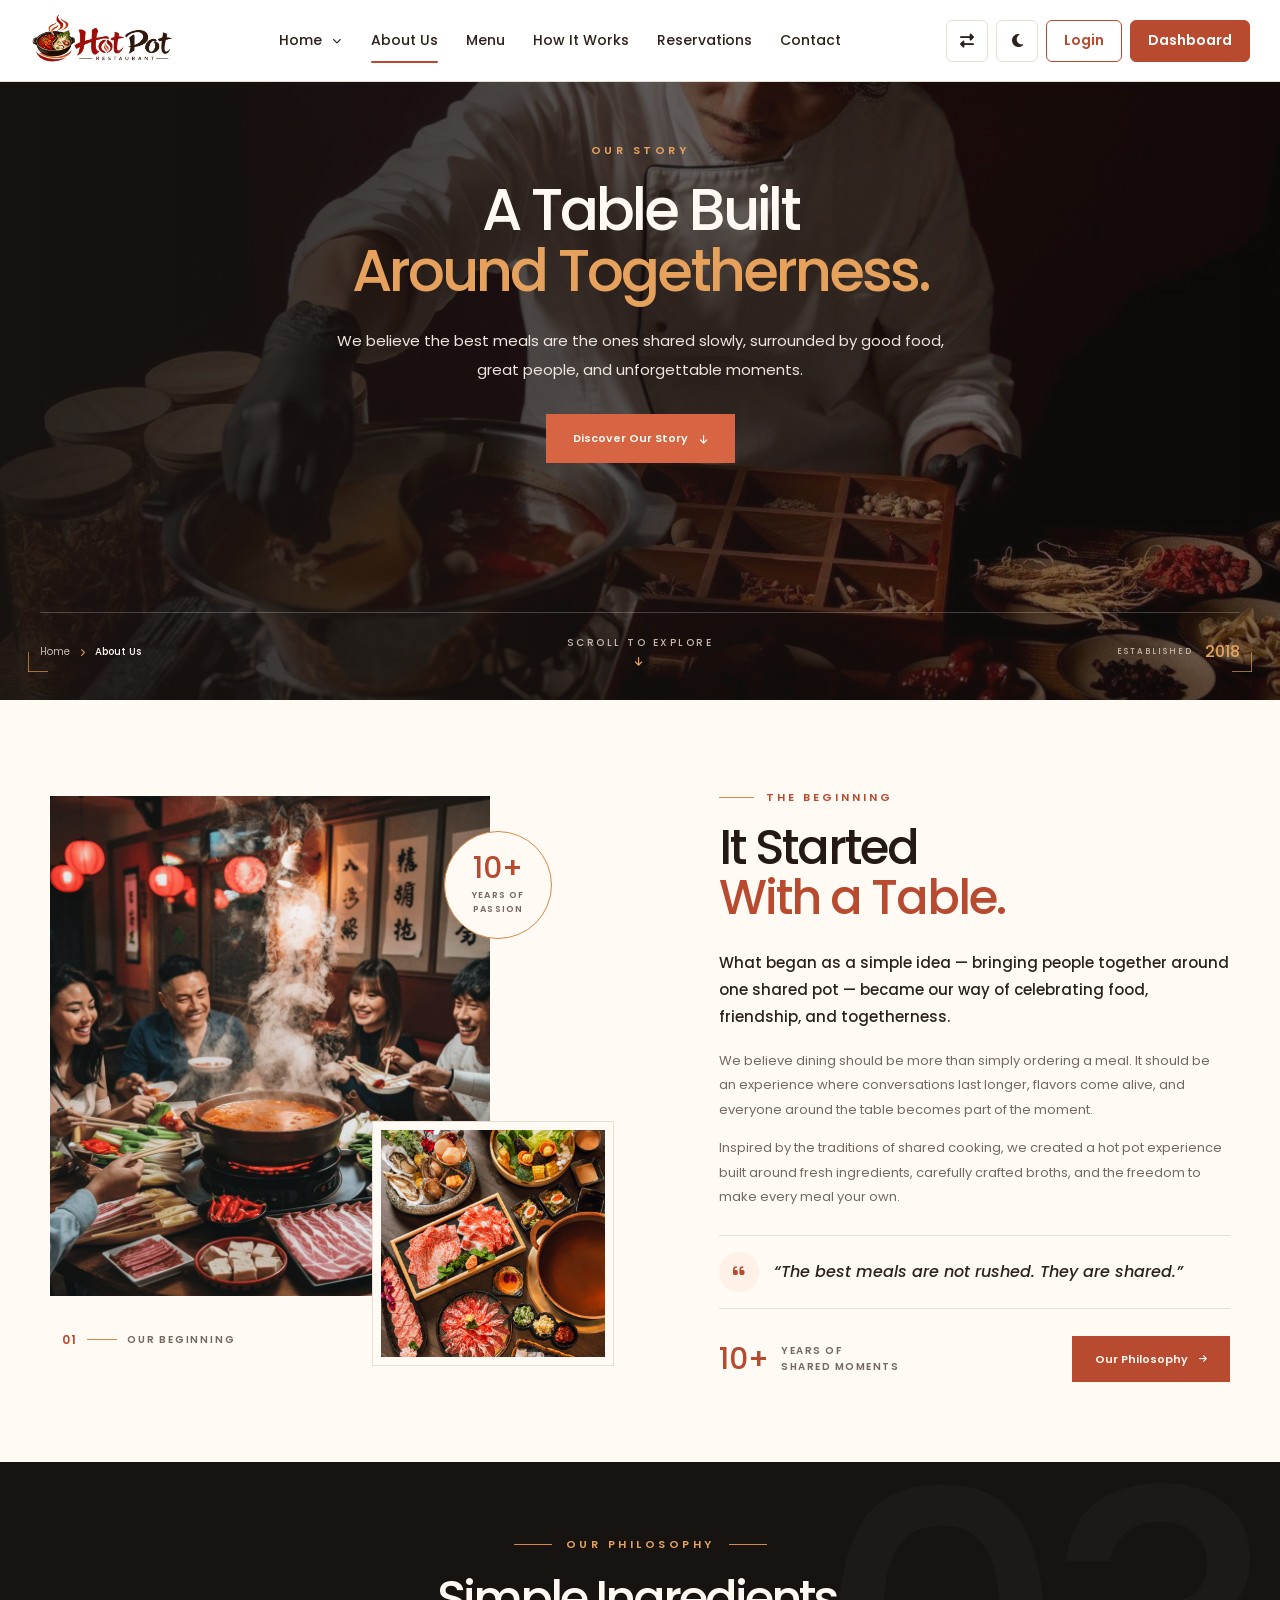
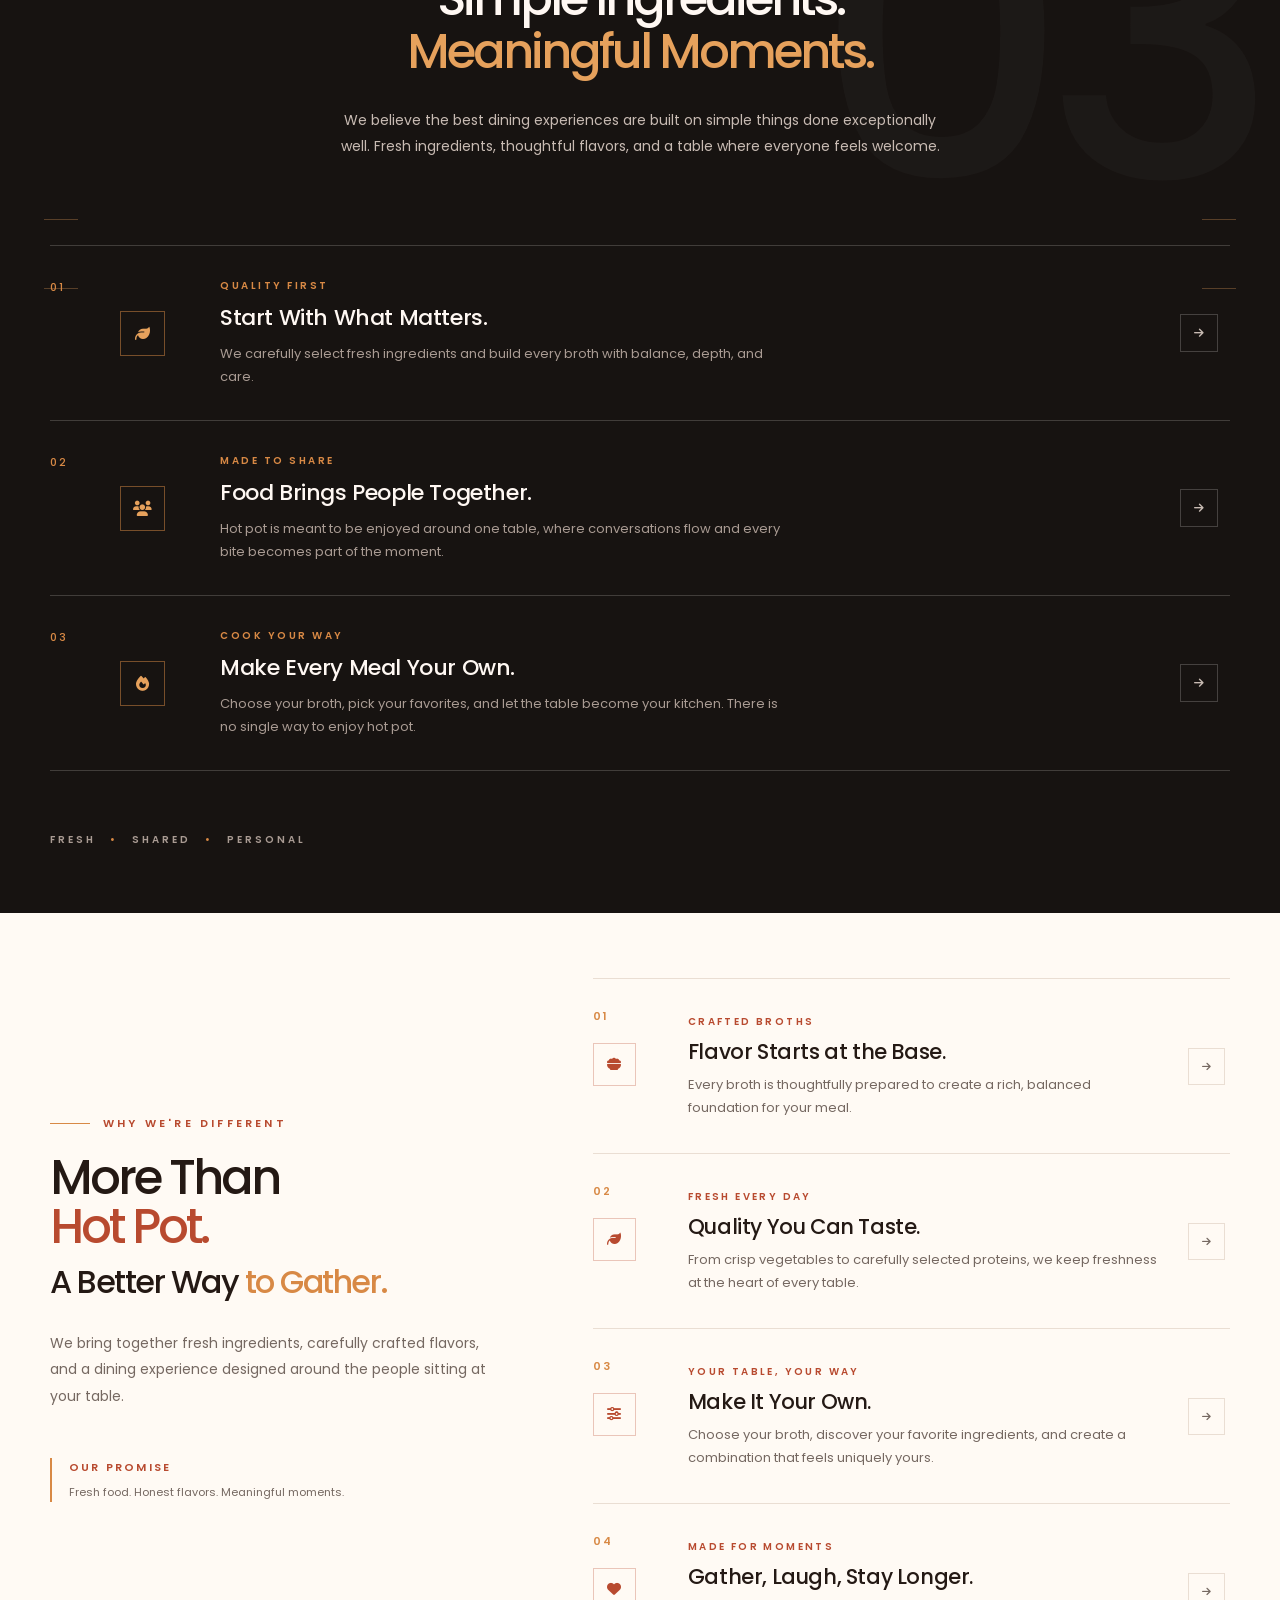
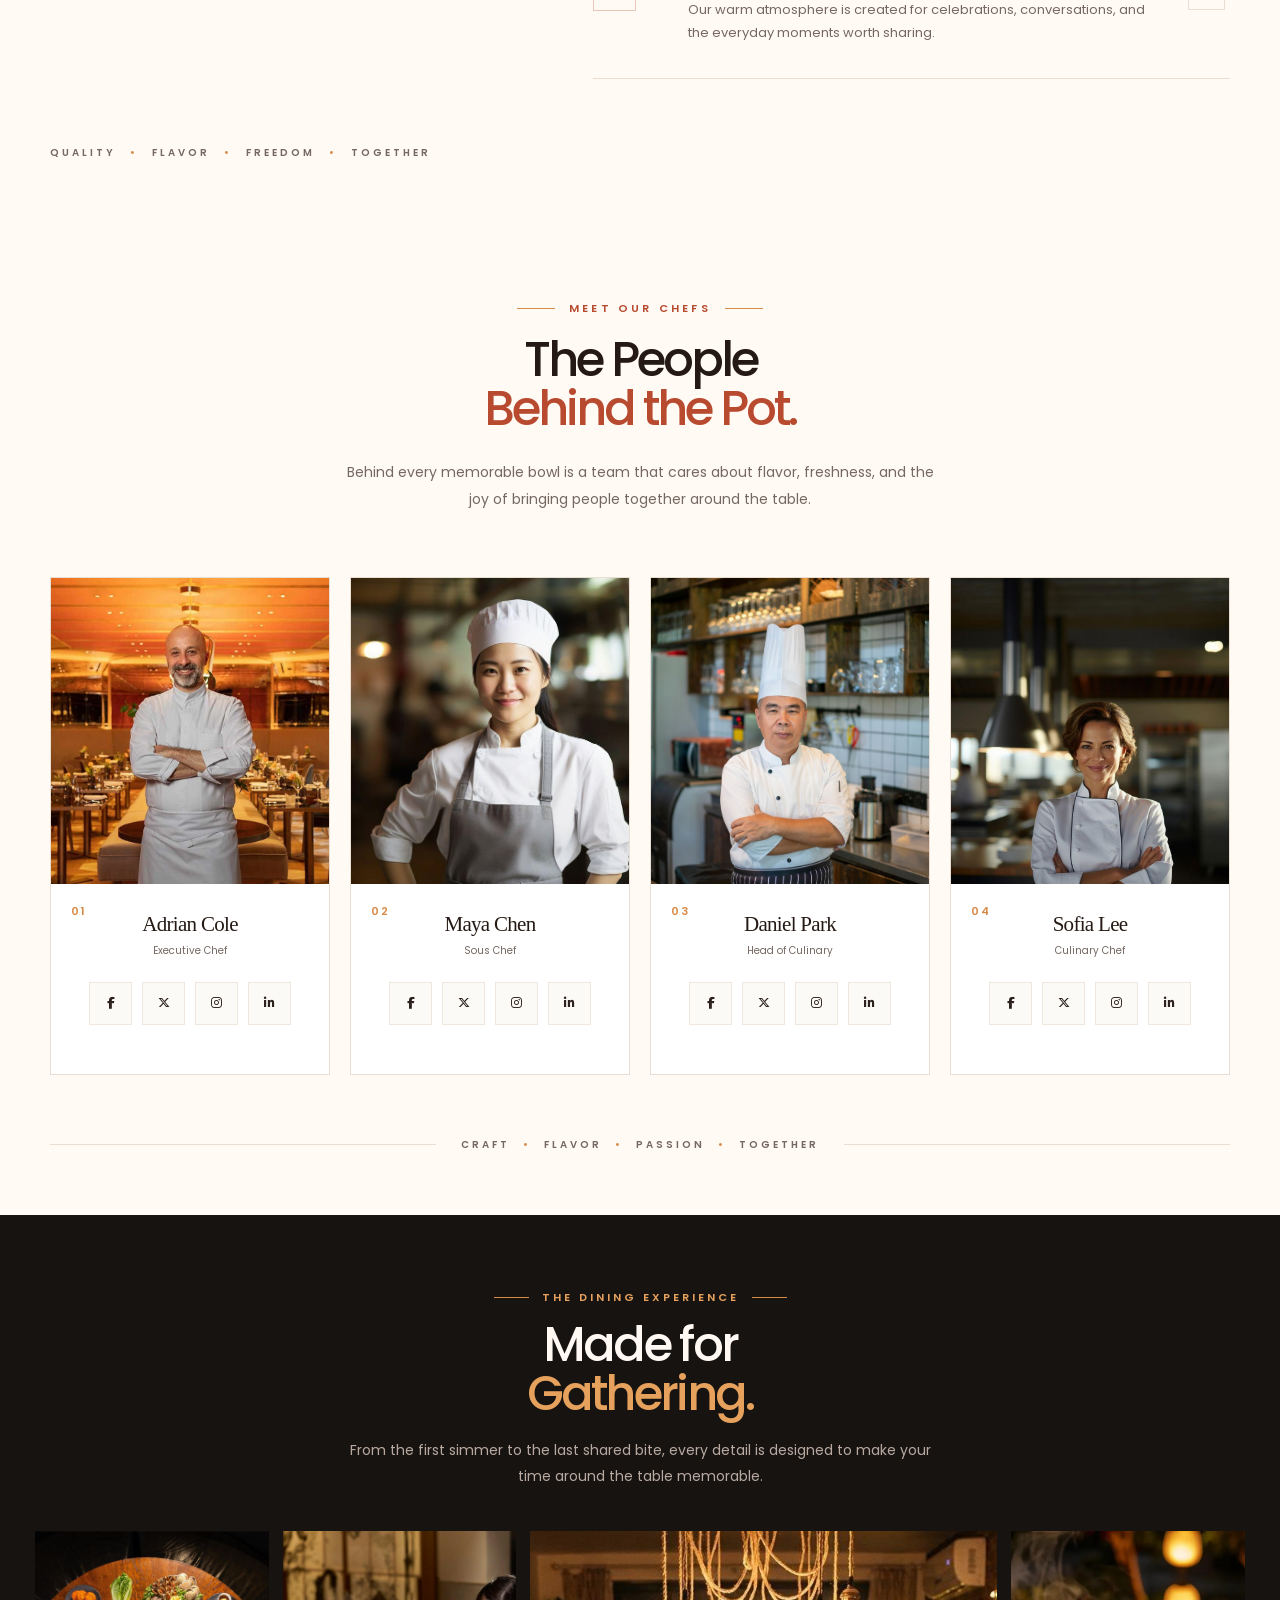
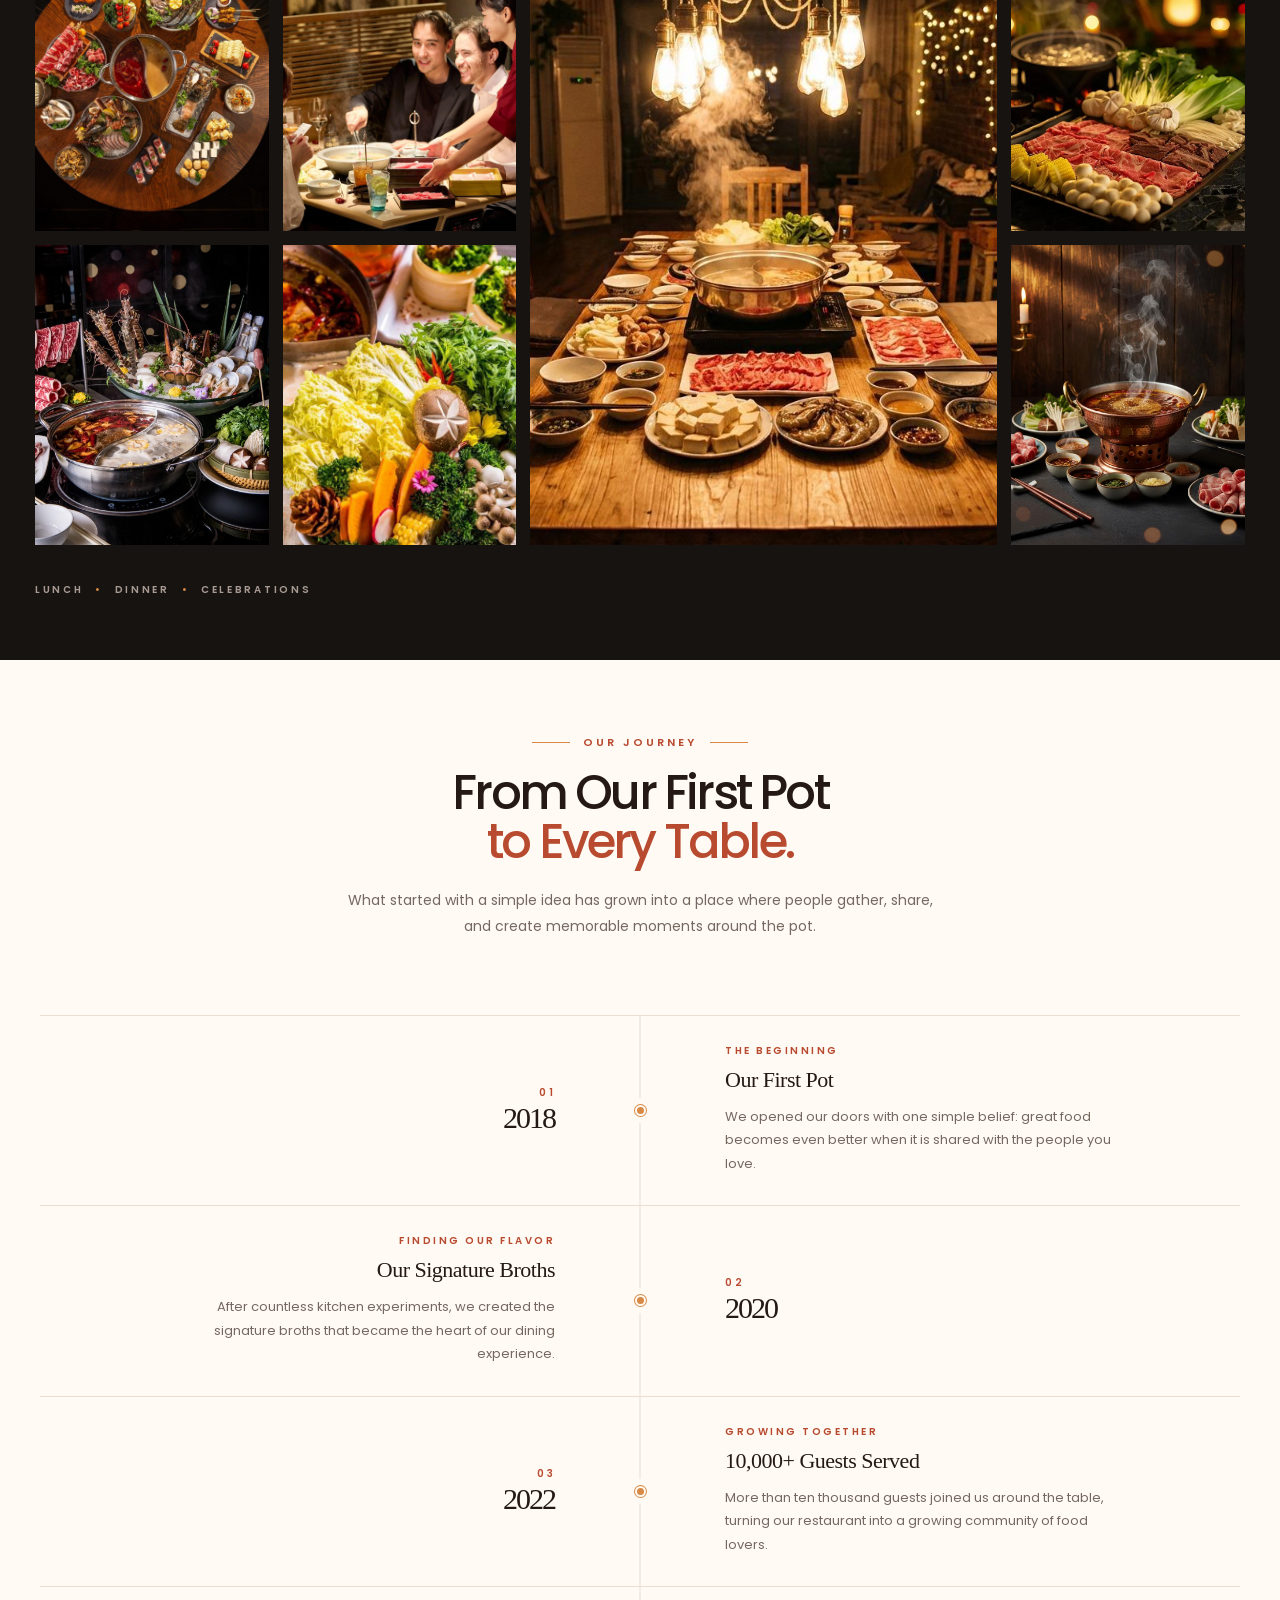
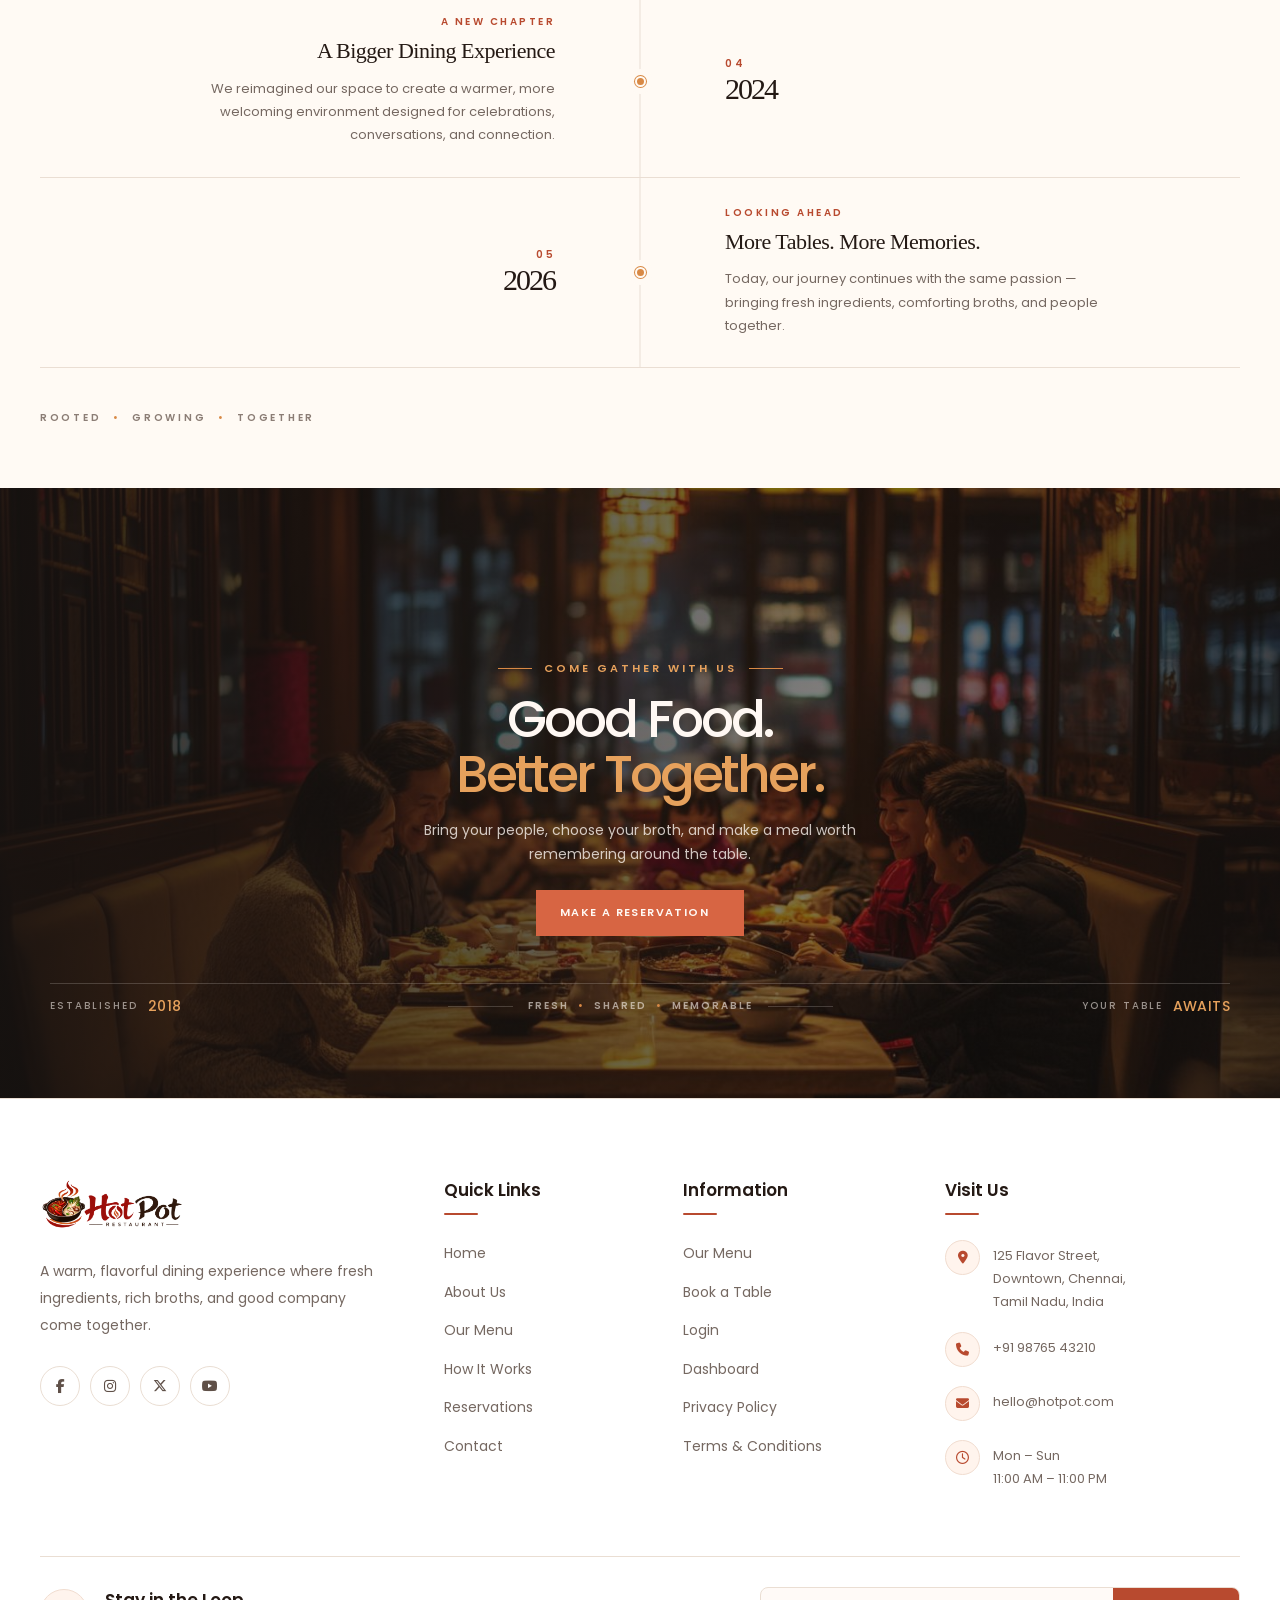
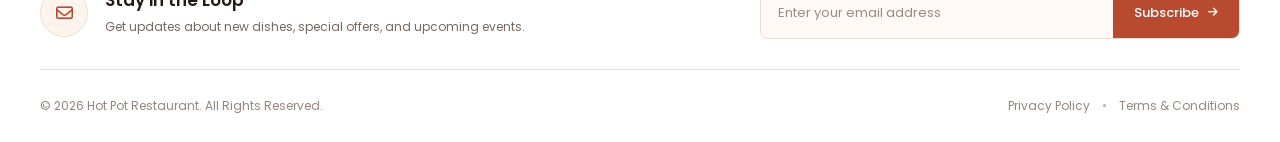
==== commit e7a8ab39: "Add files via upload" ====
--- a/about.html
+++ b/about.html
@@ -641,8 +641,6 @@
                 moments.
             </p>
 
-
-            <!-- BUTTON -->
 
             <a
                 href="#aboutStory"
--- a/css/style.css
+++ b/css/style.css
@@ -0,0 +1,40312 @@
+/* =========================================================
+   HOT POT RESTAURANT
+   PART 2 — MAIN CSS
+   DESKTOP + DARK MODE + RTL
+========================================================= */
+
+
+/* =========================================================
+   01. ROOT VARIABLES
+========================================================= */
+
+:root {
+
+    /* ---------------- COLORS ---------------- */
+
+    --primary-color: #b84a2f;
+    --primary-hover: #963a24;
+
+    --secondary-color: #d88945;
+    --accent-color: #e6a15c;
+
+    --body-bg: #fffaf4;
+    --section-bg: #ffffff;
+    --card-bg: #ffffff;
+
+    --header-bg: #ffffff;
+    --dropdown-bg: #ffffff;
+
+    --text-color: #2c211c;
+    --heading-color: #241914;
+    --muted-text: #756861;
+
+    --border-color: #eaded3;
+
+    --white: #ffffff;
+
+    --shadow-color: rgba(44, 33, 28, 0.10);
+
+
+    /* ---------------- TYPOGRAPHY ---------------- */
+
+    --font-family: "Poppins", sans-serif;
+
+    --body-font-size: 15px;
+
+    --nav-font-size: 14px;
+
+    --button-font-size: 14px;
+
+
+    /* ---------------- LAYOUT ---------------- */
+
+    --container-width: 1320px;
+
+    --header-height: 82px;
+
+    --logo-height: 55px;
+
+
+    /* ---------------- RADIUS ---------------- */
+
+    --radius-sm: 6px;
+
+    --radius-md: 8px;
+
+    --radius-lg: 12px;
+
+
+    /* ---------------- TRANSITION ---------------- */
+
+    --transition: 0.3s ease;
+}
+
+
+/* =========================================================
+   02. DARK MODE VARIABLES
+========================================================= */
+
+body.dark-mode {
+
+    --body-bg: #171311;
+
+    --section-bg: #1e1916;
+
+    --card-bg: #251f1c;
+
+    --header-bg: #171311;
+
+    --dropdown-bg: #241d1a;
+
+    --text-color: #eee5df;
+
+    --heading-color: #fff8f3;
+
+    --muted-text: #b9aaa1;
+
+    --border-color: #3c302a;
+
+    --shadow-color: rgba(0, 0, 0, 0.40);
+
+    --primary-color: #d76543;
+
+    --primary-hover: #e47854;
+
+    --secondary-color: #e29a58;
+}
+
+
+/* =========================================================
+   03. GLOBAL RESET
+========================================================= */
+
+*,
+*::before,
+*::after {
+
+    margin: 0;
+
+    padding: 0;
+
+    box-sizing: border-box;
+}
+
+
+html {
+
+    scroll-behavior: smooth;
+
+    max-width: 100%;
+
+    overflow-x: hidden;
+}
+
+
+body {
+
+    margin: 0;
+
+    padding: 0;
+
+    width: 100%;
+
+    min-height: 100vh;
+
+    font-family: var(--font-family);
+
+    font-size: var(--body-font-size);
+
+    font-weight: 400;
+
+    line-height: 1.7;
+
+    color: var(--text-color);
+
+    background-color: var(--body-bg);
+
+    overflow-x: hidden;
+
+    transition:
+        background-color var(--transition),
+        color var(--transition);
+}
+
+
+body,
+button,
+a,
+input,
+textarea,
+select {
+
+    font-family: var(--font-family);
+}
+
+
+button,
+input,
+textarea,
+select {
+
+    font-size: inherit;
+}
+
+
+button {
+
+    border: 0;
+
+    outline: 0;
+
+    cursor: pointer;
+
+    background: none;
+}
+
+
+a {
+
+    color: inherit;
+
+    text-decoration: none;
+}
+
+
+ul,
+ol {
+
+    list-style: none;
+
+    margin: 0;
+
+    padding: 0;
+}
+
+
+img {
+
+    display: block;
+
+    max-width: 100%;
+
+    height: auto;
+}
+
+
+/* =========================================================
+   04. HEADER
+========================================================= */
+
+.site-header {
+
+    position: fixed;
+
+    top: 0;
+
+    left: 0;
+
+    width: 100%;
+
+    height: var(--header-height);
+
+    background-color: var(--header-bg);
+
+    border-bottom: 1px solid var(--border-color);
+
+    z-index: 1000;
+
+    transition:
+        background-color var(--transition),
+        border-color var(--transition),
+        box-shadow var(--transition);
+}
+
+
+/* =========================================================
+   05. HEADER CONTAINER
+========================================================= */
+
+.header-container {
+
+    width: min(
+        calc(100% - 60px),
+        var(--container-width)
+    );
+
+    height: 100%;
+
+    margin: 0 auto;
+
+    display: flex;
+
+    align-items: center;
+
+    gap: 30px;
+}
+
+
+/* =========================================================
+   06. LOGO
+========================================================= */
+
+.site-logo {
+
+    flex-shrink: 0;
+
+    height: 100%;
+
+    display: inline-flex;
+
+    align-items: center;
+
+    justify-content: center;
+}
+
+
+.site-logo img {
+
+    width: auto;
+
+    height: var(--logo-height);
+
+    max-width: 220px;
+
+    object-fit: contain;
+}
+
+
+/* ---------------- LIGHT MODE LOGO ---------------- */
+
+.logo-dark {
+
+    display: block !important;
+}
+
+
+.logo-light {
+
+    display: none !important;
+}
+
+
+/* ---------------- DARK MODE LOGO ---------------- */
+
+body.dark-mode .logo-dark {
+
+    display: none !important;
+}
+
+
+body.dark-mode .logo-light {
+
+    display: block !important;
+}
+
+
+/* =========================================================
+   07. MAIN NAVIGATION
+========================================================= */
+
+.main-navigation {
+
+    flex: 1;
+
+    height: 100%;
+
+    display: flex;
+
+    align-items: center;
+
+    justify-content: center;
+}
+
+
+.nav-menu {
+
+    height: 100%;
+
+    display: flex;
+
+    align-items: center;
+
+    justify-content: center;
+
+    gap: 4px;
+}
+
+
+.nav-item {
+
+    position: relative;
+
+    height: 100%;
+
+    display: flex;
+
+    align-items: center;
+}
+
+
+/* =========================================================
+   08. NAVIGATION LINK
+========================================================= */
+
+.nav-link {
+
+    position: relative;
+
+    height: 100%;
+
+    padding: 0 12px;
+
+    display: inline-flex;
+
+    align-items: center;
+
+    justify-content: center;
+
+    gap: 7px;
+
+    color: var(--text-color);
+
+    font-size: var(--nav-font-size);
+
+    font-weight: 500;
+
+    white-space: nowrap;
+
+    transition:
+        color var(--transition);
+}
+
+
+.nav-link:hover {
+
+    color: var(--primary-color);
+}
+
+
+/* =========================================================
+   09. NAVIGATION ACTIVE / HOVER LINE
+========================================================= */
+
+.nav-link::after {
+
+    content: "";
+
+    position: absolute;
+
+    left: 12px;
+
+    right: 12px;
+
+    bottom: 18px;
+
+    height: 2px;
+
+    border-radius: 10px;
+
+    background-color: var(--primary-color);
+
+    transform: scaleX(0);
+
+    transform-origin: center;
+
+    transition:
+        transform var(--transition);
+}
+
+
+.nav-link:hover::after,
+.nav-link.active::after {
+
+    transform: scaleX(1);
+}
+
+
+/* =========================================================
+   10. HOME DROPDOWN
+========================================================= */
+
+.has-dropdown {
+
+    position: relative;
+}
+
+
+/* =========================================================
+   11. DROPDOWN ICON
+========================================================= */
+
+.dropdown-icon {
+
+    width: 14px;
+
+    height: 14px;
+
+    flex-shrink: 0;
+
+    display: inline-flex;
+
+    align-items: center;
+
+    justify-content: center;
+
+    transition:
+        transform var(--transition);
+}
+
+
+.dropdown-icon i {
+
+    font-size: 9px;
+
+    line-height: 1;
+}
+
+
+/* Rotate dropdown arrow */
+
+.has-dropdown:hover .dropdown-icon {
+
+    transform: rotate(180deg);
+}
+
+
+/* =========================================================
+   12. DROPDOWN MENU
+========================================================= */
+
+.dropdown-menu {
+
+    position: absolute;
+
+    top: calc(100% - 1px);
+
+    left: 50%;
+
+    min-width: 190px;
+
+    padding: 10px;
+
+    background-color: var(--dropdown-bg);
+
+    border: 1px solid var(--border-color);
+
+    border-radius: var(--radius-md);
+
+    box-shadow:
+        0 16px 40px var(--shadow-color);
+
+    opacity: 0;
+
+    visibility: hidden;
+
+    pointer-events: none;
+
+    transform:
+        translate(-50%, 12px);
+
+    transition:
+        opacity var(--transition),
+        visibility var(--transition),
+        transform var(--transition);
+
+    z-index: 1100;
+}
+
+
+/* Show dropdown */
+
+.has-dropdown:hover .dropdown-menu {
+
+    opacity: 1;
+
+    visibility: visible;
+
+    pointer-events: auto;
+
+    transform:
+        translate(-50%, 0);
+}
+
+
+/* =========================================================
+   13. DROPDOWN ITEMS
+========================================================= */
+
+.dropdown-item {
+
+    width: 100%;
+}
+
+
+.dropdown-link {
+
+    width: 100%;
+
+    min-height: 42px;
+
+    padding: 9px 14px;
+
+    display: flex;
+
+    align-items: center;
+
+    color: var(--text-color);
+
+    font-size: 14px;
+
+    font-weight: 500;
+
+    border-radius: 5px;
+
+    transition:
+        color var(--transition),
+        background-color var(--transition);
+}
+
+
+.dropdown-link:hover {
+
+    color: var(--white);
+
+    background-color: var(--primary-color);
+}
+
+
+/* =========================================================
+   14. HEADER ACTIONS
+========================================================= */
+
+.header-actions {
+
+    flex-shrink: 0;
+
+    display: flex;
+
+    align-items: center;
+
+    justify-content: flex-end;
+
+    gap: 8px;
+}
+
+
+/* =========================================================
+   15. RTL + DARK MODE ACTION BUTTON
+========================================================= */
+
+.header-action-btn {
+
+    min-width: 42px;
+
+    height: 42px;
+
+    padding: 0 11px;
+
+    display: inline-flex;
+
+    align-items: center;
+
+    justify-content: center;
+
+    color: var(--text-color);
+
+    background-color: transparent;
+
+    border: 1px solid var(--border-color);
+
+    border-radius: var(--radius-sm);
+
+    font-size: 12px;
+
+    font-weight: 600;
+
+    transition:
+        color var(--transition),
+        background-color var(--transition),
+        border-color var(--transition),
+        transform var(--transition);
+}
+
+
+.header-action-btn:hover {
+
+    color: var(--primary-color);
+
+    background-color: rgba(184, 74, 47, 0.06);
+
+    border-color: var(--primary-color);
+
+    transform: translateY(-1px);
+}
+
+
+/* =========================================================
+   16. DARK MODE ICON
+========================================================= */
+
+.dark-mode-icon {
+
+    width: 18px;
+
+    height: 18px;
+
+    display: inline-flex;
+
+    align-items: center;
+
+    justify-content: center;
+}
+
+
+.dark-mode-icon i {
+
+    font-size: 15px;
+
+    line-height: 1;
+}
+
+
+/* =========================================================
+   17. HEADER BUTTONS
+========================================================= */
+
+.header-btn {
+
+    height: 42px;
+
+    padding: 0 17px;
+
+    display: inline-flex;
+
+    align-items: center;
+
+    justify-content: center;
+
+    border-radius: var(--radius-sm);
+
+    font-size: var(--button-font-size);
+
+    font-weight: 600;
+
+    white-space: nowrap;
+
+    transition:
+        color var(--transition),
+        background-color var(--transition),
+        border-color var(--transition),
+        transform var(--transition);
+}
+
+
+/* =========================================================
+   18. LOGIN BUTTON
+========================================================= */
+
+.login-btn {
+
+    color: var(--primary-color);
+
+    background-color: transparent;
+
+    border: 1px solid var(--primary-color);
+}
+
+
+.login-btn:hover {
+
+    color: var(--white);
+
+    background-color: var(--primary-color);
+
+    border-color: var(--primary-color);
+
+    transform: translateY(-1px);
+}
+
+
+/* =========================================================
+   19. DASHBOARD BUTTON
+========================================================= */
+
+.dashboard-btn {
+
+    color: var(--white);
+
+    background-color: var(--primary-color);
+
+    border: 1px solid var(--primary-color);
+}
+
+
+.dashboard-btn:hover {
+
+    color: var(--white);
+
+    background-color: var(--primary-hover);
+
+    border-color: var(--primary-hover);
+
+    transform: translateY(-1px);
+}
+
+
+/* =========================================================
+   20. HAMBURGER BASE
+   Display handled in PART 3
+========================================================= */
+
+.hamburger-btn {
+
+    display: none;
+
+    width: 44px;
+
+    height: 44px;
+
+    flex-shrink: 0;
+
+    align-items: center;
+
+    justify-content: center;
+
+    flex-direction: column;
+
+    gap: 5px;
+
+    color: var(--text-color);
+
+    background-color: transparent;
+
+    border: 1px solid var(--border-color);
+
+    border-radius: var(--radius-sm);
+}
+
+
+.hamburger-line {
+
+    width: 21px;
+
+    height: 2px;
+
+    display: block;
+
+    background-color: currentColor;
+
+    border-radius: 5px;
+
+    transition:
+        transform var(--transition),
+        opacity var(--transition);
+}
+
+
+/* =========================================================
+   21. MOBILE MENU BASE
+   Full responsive styling in PART 3
+========================================================= */
+
+.mobile-menu {
+
+    display: none;
+
+    background-color: var(--header-bg);
+
+    color: var(--text-color);
+
+    border-top: 1px solid var(--border-color);
+}
+
+
+/* =========================================================
+   22. MOBILE DROPDOWN ICON BASE
+========================================================= */
+
+.mobile-dropdown-icon {
+
+    width: 18px;
+
+    height: 18px;
+
+    flex-shrink: 0;
+
+    display: inline-flex;
+
+    align-items: center;
+
+    justify-content: center;
+
+    transition:
+        transform var(--transition);
+}
+
+
+.mobile-dropdown-icon i {
+
+    font-size: 10px;
+
+    line-height: 1;
+}
+
+
+/* Open mobile dropdown */
+
+.mobile-has-dropdown.active
+.mobile-dropdown-icon {
+
+    transform: rotate(180deg);
+}
+
+
+/* =========================================================
+   23. DARK MODE HEADER
+========================================================= */
+
+body.dark-mode .site-header {
+
+    box-shadow:
+        0 4px 20px rgba(0, 0, 0, 0.22);
+}
+
+
+/* =========================================================
+   24. DARK MODE ACTION HOVER
+========================================================= */
+
+body.dark-mode .header-action-btn:hover {
+
+    background-color: rgba(215, 101, 67, 0.12);
+}
+
+
+/* =========================================================
+   25. DARK MODE DROPDOWN
+========================================================= */
+
+body.dark-mode .dropdown-menu {
+
+    background-color: var(--dropdown-bg);
+
+    border-color: var(--border-color);
+
+    box-shadow:
+        0 18px 45px rgba(0, 0, 0, 0.45);
+}
+
+
+/* =========================================================
+   26. DARK MODE FORM SUPPORT
+========================================================= */
+
+body.dark-mode input,
+body.dark-mode textarea,
+body.dark-mode select {
+
+    color: var(--text-color);
+
+    background-color: var(--card-bg);
+
+    border-color: var(--border-color);
+}
+
+
+body.dark-mode input::placeholder,
+body.dark-mode textarea::placeholder {
+
+    color: var(--muted-text);
+}
+
+
+/* =========================================================
+   27. DARK MODE HEADINGS
+========================================================= */
+
+body.dark-mode h1,
+body.dark-mode h2,
+body.dark-mode h3,
+body.dark-mode h4,
+body.dark-mode h5,
+body.dark-mode h6 {
+
+    color: var(--heading-color);
+}
+
+
+/* =========================================================
+   28. RTL BASE
+========================================================= */
+
+html[dir="rtl"] {
+
+    direction: rtl;
+}
+
+
+html[dir="rtl"] body {
+
+    direction: rtl;
+
+    text-align: right;
+}
+
+
+/* =========================================================
+   29. RTL HEADER
+========================================================= */
+
+html[dir="rtl"] .header-container {
+
+    direction: rtl;
+}
+
+
+html[dir="rtl"] .main-navigation {
+
+    direction: rtl;
+}
+
+
+html[dir="rtl"] .nav-menu {
+
+    direction: rtl;
+}
+
+
+/* =========================================================
+   30. RTL NAVIGATION LINK
+========================================================= */
+
+html[dir="rtl"] .nav-link {
+
+    direction: rtl;
+}
+
+
+/* =========================================================
+   31. RTL DROPDOWN
+========================================================= */
+
+html[dir="rtl"] .dropdown-menu {
+
+    left: auto;
+
+    right: 50%;
+
+    transform:
+        translate(50%, 12px);
+}
+
+
+html[dir="rtl"]
+.has-dropdown:hover
+.dropdown-menu {
+
+    transform:
+        translate(50%, 0);
+}
+
+
+/* =========================================================
+   32. RTL DROPDOWN ICON
+========================================================= */
+
+/*
+   Home
+   ▼
+
+   In RTL the icon remains next to the text.
+   It does not jump to the opposite side.
+*/
+
+html[dir="rtl"] .dropdown-toggle {
+
+    flex-direction: row;
+}
+
+
+html[dir="rtl"] .dropdown-icon {
+
+    margin: 0;
+
+    transform: none;
+}
+
+
+html[dir="rtl"]
+.has-dropdown:hover
+.dropdown-icon {
+
+    transform: rotate(180deg);
+}
+
+
+/* =========================================================
+   33. RTL DROPDOWN TEXT
+========================================================= */
+
+html[dir="rtl"] .dropdown-link {
+
+    direction: rtl;
+
+    text-align: right;
+}
+
+
+/* =========================================================
+   34. RTL HEADER ACTIONS
+========================================================= */
+
+html[dir="rtl"] .header-actions {
+
+    direction: rtl;
+}
+
+
+/* =========================================================
+   35. RTL BUTTONS
+========================================================= */
+
+html[dir="rtl"] .header-btn,
+html[dir="rtl"] .header-action-btn {
+
+    direction: rtl;
+}
+
+
+/* =========================================================
+   36. RTL MOBILE BASE
+========================================================= */
+
+html[dir="rtl"] .mobile-menu {
+
+    direction: rtl;
+
+    text-align: right;
+}
+
+
+html[dir="rtl"] .mobile-nav-menu {
+
+    direction: rtl;
+}
+
+
+html[dir="rtl"] .mobile-actions {
+
+    direction: rtl;
+}
+
+
+/* =========================================================
+   37. FOCUS
+========================================================= */
+
+a:focus-visible,
+button:focus-visible {
+
+    outline: 2px solid var(--primary-color);
+
+    outline-offset: 3px;
+}
+
+
+/* =========================================================
+   38. TRANSITION SUPPORT
+========================================================= */
+
+.site-header,
+.dropdown-menu,
+.header-action-btn,
+.header-btn,
+.nav-link,
+.dropdown-link,
+.mobile-menu {
+
+    transition:
+        background-color var(--transition),
+        color var(--transition),
+        border-color var(--transition),
+        box-shadow var(--transition),
+        transform var(--transition),
+        opacity var(--transition);
+}
+
+
+/* =========================================================
+   39. HEADER CONTENT PROTECTION
+========================================================= */
+
+.site-logo,
+.main-navigation,
+.header-actions,
+.hamburger-btn {
+
+    min-width: 0;
+}
+
+
+/* =========================================================
+   40. HEADER LAYERING
+========================================================= */
+
+.site-logo {
+
+    position: relative;
+
+    z-index: 2;
+}
+
+
+.main-navigation {
+
+    position: relative;
+
+    z-index: 1;
+}
+
+
+.header-actions {
+
+    position: relative;
+
+    z-index: 2;
+}
+
+
+.hamburger-btn {
+
+    position: relative;
+
+    z-index: 2;
+}
+/* =========================================================
+   RTL TOGGLE ICON
+========================================================= */
+
+.rtl-toggle i,
+.mobile-rtl-toggle i {
+
+    font-size: 14px;
+
+    line-height: 1;
+
+    display: inline-flex;
+
+    align-items: center;
+
+    justify-content: center;
+}
+
+
+
+
+
+
+
+
+/****footer*****/
+
+/* =========================================================
+   FOOTER — PART 2
+   LIGHT / WHITE FOOTER
+========================================================= */
+
+.site-footer {
+    position: relative;
+    width: 100%;
+
+    background: #ffffff;
+    color: #2c211c;
+
+    margin-top: 0;
+
+    overflow: hidden;
+
+    border-top: 1px solid #eaded3;
+}
+
+
+/* =========================================================
+   FOOTER CONTAINER
+========================================================= */
+
+.footer-container {
+    width: min(1320px, calc(100% - 48px));
+
+    margin: 0 auto;
+}
+
+
+/* =========================================================
+   FOOTER TOP
+========================================================= */
+
+.footer-top {
+    display: grid;
+
+    grid-template-columns:
+        1.5fr
+        0.8fr
+        0.9fr
+        1.25fr;
+
+    gap: 70px;
+
+    padding: 80px 0 65px;
+}
+
+
+/* =========================================================
+   FOOTER BRAND
+========================================================= */
+
+.footer-brand {
+    max-width: 360px;
+}
+
+
+/* =========================================================
+   FOOTER LOGO
+========================================================= */
+
+.footer-logo {
+    display: inline-flex;
+    align-items: center;
+
+    width: fit-content;
+
+    text-decoration: none;
+
+    margin-bottom: 24px;
+}
+
+.footer-logo img {
+    display: block;
+
+    width: auto;
+    height: 55px;
+
+    max-width: 220px;
+
+    object-fit: contain;
+}
+
+
+/* Light mode logo */
+
+.footer-logo-dark {
+    display: block !important;
+}
+
+.footer-logo-light {
+    display: none !important;
+}
+
+
+/* =========================================================
+   FOOTER DESCRIPTION
+========================================================= */
+
+.footer-description {
+    margin: 0;
+
+    max-width: 350px;
+
+    font-family: "Poppins", sans-serif;
+
+    font-size: 14px;
+
+    line-height: 1.9;
+
+    color: #756861;
+}
+
+
+/* =========================================================
+   FOOTER SOCIAL
+========================================================= */
+
+.footer-social {
+    display: flex;
+
+    align-items: center;
+
+    gap: 10px;
+
+    margin-top: 28px;
+}
+
+.footer-social-link {
+    width: 40px;
+    height: 40px;
+
+    display: inline-flex;
+
+    align-items: center;
+    justify-content: center;
+
+    border: 1px solid #eaded3;
+
+    border-radius: 50%;
+
+    background: #ffffff;
+
+    color: #5f5048;
+
+    text-decoration: none;
+
+    font-size: 14px;
+
+    transition:
+        background-color 0.25s ease,
+        color 0.25s ease,
+        border-color 0.25s ease,
+        transform 0.25s ease;
+}
+
+.footer-social-link:hover {
+    background: #b84a2f;
+
+    border-color: #b84a2f;
+
+    color: #ffffff;
+
+    transform: translateY(-3px);
+}
+
+
+/* =========================================================
+   FOOTER COLUMNS
+========================================================= */
+
+.footer-column {
+    min-width: 0;
+}
+
+
+/* =========================================================
+   FOOTER TITLE
+========================================================= */
+
+.footer-title {
+    position: relative;
+
+    margin: 0 0 25px;
+
+    padding-bottom: 12px;
+
+    font-family: "Poppins", sans-serif;
+
+    font-size: 17px;
+
+    font-weight: 600;
+
+    line-height: 1.4;
+
+    color: #241914;
+}
+
+.footer-title::after {
+    content: "";
+
+    position: absolute;
+
+    left: 0;
+    bottom: 0;
+
+    width: 34px;
+    height: 2px;
+
+    background: #b84a2f;
+
+    border-radius: 10px;
+}
+
+
+/* =========================================================
+   FOOTER LINKS
+========================================================= */
+
+.footer-links {
+    list-style: none;
+
+    padding: 0;
+    margin: 0;
+
+    display: flex;
+
+    flex-direction: column;
+
+    gap: 13px;
+}
+
+.footer-links li {
+    margin: 0;
+    padding: 0;
+}
+
+.footer-links a {
+    position: relative;
+
+    display: inline-flex;
+
+    align-items: center;
+
+    color: #756861;
+
+    text-decoration: none;
+
+    font-family: "Poppins", sans-serif;
+
+    font-size: 14px;
+
+    font-weight: 400;
+
+    line-height: 1.6;
+
+    transition:
+        color 0.25s ease,
+        padding-left 0.25s ease;
+}
+
+.footer-links a::before {
+    content: "→";
+
+    opacity: 0;
+
+    position: absolute;
+
+    left: -17px;
+
+    font-size: 12px;
+
+    color: #b84a2f;
+
+    transition:
+        opacity 0.25s ease,
+        transform 0.25s ease;
+}
+
+.footer-links a:hover {
+    color: #b84a2f;
+
+    padding-left: 17px;
+}
+
+.footer-links a:hover::before {
+    opacity: 1;
+
+    transform: translateX(2px);
+}
+
+
+/* =========================================================
+   FOOTER CONTACT
+========================================================= */
+
+.footer-contact {
+    max-width: 300px;
+}
+
+.footer-contact-item {
+    display: flex;
+
+    align-items: flex-start;
+
+    gap: 13px;
+
+    margin-bottom: 19px;
+}
+
+.footer-contact-item:last-child {
+    margin-bottom: 0;
+}
+
+
+/* =========================================================
+   CONTACT ICON
+========================================================= */
+
+.footer-contact-icon {
+    width: 35px;
+    height: 35px;
+
+    flex: 0 0 35px;
+
+    display: inline-flex;
+
+    align-items: center;
+    justify-content: center;
+
+    background: #fff4ed;
+
+    border: 1px solid #f1ddd0;
+
+    border-radius: 50%;
+
+    color: #b84a2f;
+
+    font-size: 13px;
+}
+
+
+/* =========================================================
+   CONTACT TEXT
+========================================================= */
+
+.footer-contact-item p,
+.footer-contact-item a {
+    margin: 0;
+
+    padding-top: 5px;
+
+    color: #756861;
+
+    text-decoration: none;
+
+    font-family: "Poppins", sans-serif;
+
+    font-size: 13px;
+
+    line-height: 1.75;
+
+    transition: color 0.25s ease;
+}
+
+.footer-contact-item a:hover {
+    color: #b84a2f;
+}
+
+
+/* =========================================================
+   FOOTER NEWSLETTER
+========================================================= */
+
+.footer-newsletter {
+    display: flex;
+
+    align-items: center;
+
+    justify-content: space-between;
+
+    gap: 40px;
+
+    padding: 30px 0;
+
+    border-top: 1px solid #eaded3;
+
+    border-bottom: 1px solid #eaded3;
+}
+
+
+/* =========================================================
+   NEWSLETTER CONTENT
+========================================================= */
+
+.footer-newsletter-content {
+    display: flex;
+
+    align-items: center;
+
+    gap: 17px;
+
+    min-width: 0;
+}
+
+.footer-newsletter-icon {
+    width: 48px;
+    height: 48px;
+
+    flex: 0 0 48px;
+
+    display: inline-flex;
+
+    align-items: center;
+    justify-content: center;
+
+    background: #fff4ed;
+
+    border: 1px solid #f1ddd0;
+
+    border-radius: 50%;
+
+    color: #b84a2f;
+
+    font-size: 17px;
+}
+
+.footer-newsletter-content h3 {
+    margin: 0 0 4px;
+
+    color: #241914;
+
+    font-family: "Poppins", sans-serif;
+
+    font-size: 17px;
+
+    font-weight: 600;
+
+    line-height: 1.4;
+}
+
+.footer-newsletter-content p {
+    margin: 0;
+
+    color: #756861;
+
+    font-family: "Poppins", sans-serif;
+
+    font-size: 12px;
+
+    line-height: 1.6;
+}
+
+
+/* =========================================================
+   NEWSLETTER FORM
+========================================================= */
+
+.footer-newsletter-form {
+    display: flex;
+
+    align-items: stretch;
+
+    width: min(100%, 480px);
+
+    min-width: 380px;
+
+    height: 52px;
+
+    border: 1px solid #eaded3;
+
+    border-radius: 8px;
+
+    overflow: hidden;
+
+    background: #fffaf7;
+
+    transition: border-color 0.25s ease;
+}
+
+.footer-newsletter-form:focus-within {
+    border-color: #b84a2f;
+}
+
+.footer-newsletter-form input {
+    flex: 1;
+
+    min-width: 0;
+
+    width: 100%;
+
+    border: 0;
+
+    outline: 0;
+
+    padding: 0 17px;
+
+    background: transparent;
+
+    color: #2c211c;
+
+    font-family: "Poppins", sans-serif;
+
+    font-size: 13px;
+}
+
+.footer-newsletter-form input::placeholder {
+    color: #9a8b82;
+}
+
+.footer-newsletter-form input:focus {
+    outline: none;
+}
+
+
+/* =========================================================
+   SUBSCRIBE BUTTON
+========================================================= */
+
+.footer-subscribe-btn {
+    flex: 0 0 auto;
+
+    height: 100%;
+
+    display: inline-flex;
+
+    align-items: center;
+    justify-content: center;
+
+    gap: 9px;
+
+    padding: 0 21px;
+
+    border: 0;
+
+    background: #b84a2f;
+
+    color: #ffffff;
+
+    font-family: "Poppins", sans-serif;
+
+    font-size: 13px;
+
+    font-weight: 500;
+
+    cursor: pointer;
+
+    white-space: nowrap;
+
+    transition:
+        background-color 0.25s ease,
+        padding 0.25s ease;
+}
+
+.footer-subscribe-btn:hover {
+    background: #963a24;
+}
+
+.footer-subscribe-btn i {
+    font-size: 11px;
+
+    transition: transform 0.25s ease;
+}
+
+.footer-subscribe-btn:hover i {
+    transform: translateX(3px);
+}
+
+
+/* =========================================================
+   FOOTER BOTTOM
+========================================================= */
+
+.footer-bottom {
+    min-height: 72px;
+
+    display: flex;
+
+    align-items: center;
+
+    justify-content: space-between;
+
+    gap: 30px;
+}
+
+.footer-copyright {
+    margin: 0;
+
+    color: #95867d;
+
+    font-family: "Poppins", sans-serif;
+
+    font-size: 12px;
+
+    line-height: 1.6;
+}
+
+
+/* =========================================================
+   FOOTER BOTTOM LINKS
+========================================================= */
+
+.footer-bottom-links {
+    display: flex;
+
+    align-items: center;
+
+    gap: 13px;
+}
+
+.footer-bottom-links a {
+    color: #95867d;
+
+    text-decoration: none;
+
+    font-family: "Poppins", sans-serif;
+
+    font-size: 12px;
+
+    transition: color 0.25s ease;
+}
+
+.footer-bottom-links a:hover {
+    color: #b84a2f;
+}
+
+.footer-bottom-links span {
+    width: 3px;
+    height: 3px;
+
+    background: #b9aaa1;
+
+    border-radius: 50%;
+}
+
+
+/* =========================================================
+   ACCESSIBILITY
+========================================================= */
+
+.sr-only {
+    position: absolute;
+
+    width: 1px;
+    height: 1px;
+
+    padding: 0;
+    margin: -1px;
+
+    overflow: hidden;
+
+    clip: rect(0, 0, 0, 0);
+
+    white-space: nowrap;
+
+    border: 0;
+}
+
+
+/* =========================================================
+   FOOTER FOCUS
+========================================================= */
+
+.footer-social-link:focus-visible,
+.footer-links a:focus-visible,
+.footer-contact-item a:focus-visible,
+.footer-bottom-links a:focus-visible,
+.footer-subscribe-btn:focus-visible {
+    outline: 2px solid #b84a2f;
+
+    outline-offset: 3px;
+}
+
+
+/* =========================================================
+   RTL — FOOTER
+========================================================= */
+
+html[dir="rtl"] .site-footer {
+    direction: rtl;
+}
+
+html[dir="rtl"] .footer-title::after {
+    left: auto;
+    right: 0;
+}
+
+html[dir="rtl"] .footer-links a {
+    padding-left: 0;
+
+    padding-right: 0;
+}
+
+html[dir="rtl"] .footer-links a::before {
+    content: "←";
+
+    left: auto;
+
+    right: -17px;
+}
+
+html[dir="rtl"] .footer-links a:hover {
+    padding-left: 0;
+
+    padding-right: 17px;
+}
+
+html[dir="rtl"] .footer-links a:hover::before {
+    transform: translateX(-2px);
+}
+
+html[dir="rtl"] .footer-contact-item {
+    flex-direction: row;
+}
+
+html[dir="rtl"] .footer-newsletter-form {
+    direction: rtl;
+}
+
+html[dir="rtl"] .footer-subscribe-btn i {
+    transform: rotate(180deg);
+}
+
+html[dir="rtl"] .footer-subscribe-btn:hover i {
+    transform: rotate(180deg) translateX(3px);
+}
+
+html[dir="rtl"] .footer-bottom {
+    direction: rtl;
+}
+
+
+/* =========================================================
+   DARK MODE
+========================================================= */
+
+body.dark-mode .site-footer {
+    background: #171311;
+
+    color: #eee5df;
+
+    border-top-color: #3c302a;
+}
+
+body.dark-mode .footer-description {
+    color: #b9aaa1;
+}
+
+body.dark-mode .footer-social-link {
+    background: #1e1916;
+
+    border-color: #3c302a;
+
+    color: #d8ccc5;
+}
+
+body.dark-mode .footer-social-link:hover {
+    background: #d76543;
+
+    border-color: #d76543;
+
+    color: #ffffff;
+}
+
+body.dark-mode .footer-title {
+    color: #fff8f3;
+}
+
+body.dark-mode .footer-title::after {
+    background: #d76543;
+}
+
+body.dark-mode .footer-links a {
+    color: #b9aaa1;
+}
+
+body.dark-mode .footer-links a:hover {
+    color: #d76543;
+}
+
+body.dark-mode .footer-links a::before {
+    color: #d76543;
+}
+
+body.dark-mode .footer-contact-icon {
+    background: rgba(215, 101, 67, 0.12);
+
+    border-color: rgba(215, 101, 67, 0.20);
+
+    color: #d76543;
+}
+
+body.dark-mode .footer-contact-item p,
+body.dark-mode .footer-contact-item a {
+    color: #b9aaa1;
+}
+
+body.dark-mode .footer-contact-item a:hover {
+    color: #d76543;
+}
+
+body.dark-mode .footer-newsletter {
+    border-top-color: #3c302a;
+
+    border-bottom-color: #3c302a;
+}
+
+body.dark-mode .footer-newsletter-icon {
+    background: rgba(215, 101, 67, 0.12);
+
+    border-color: rgba(215, 101, 67, 0.20);
+
+    color: #d76543;
+}
+
+body.dark-mode .footer-newsletter-content h3 {
+    color: #fff8f3;
+}
+
+body.dark-mode .footer-newsletter-content p {
+    color: #b9aaa1;
+}
+
+body.dark-mode .footer-newsletter-form {
+    background: #1e1916;
+
+    border-color: #3c302a;
+}
+
+body.dark-mode .footer-newsletter-form:focus-within {
+    border-color: #d76543;
+}
+
+body.dark-mode .footer-newsletter-form input {
+    color: #ffffff;
+}
+
+body.dark-mode .footer-newsletter-form input::placeholder {
+    color: #82756e;
+}
+
+body.dark-mode .footer-copyright,
+body.dark-mode .footer-bottom-links a {
+    color: #81746d;
+}
+
+body.dark-mode .footer-bottom-links a:hover {
+    color: #d76543;
+}
+
+body.dark-mode .footer-bottom-links span {
+    background: #5d5049;
+}
+
+
+/* =========================================================
+   DARK MODE LOGO
+========================================================= */
+
+body.dark-mode .footer-logo-dark {
+    display: none !important;
+}
+
+body.dark-mode .footer-logo-light {
+    display: block !important;
+}
+
+
+
+
+
+
+
+
+
+
+
+/******HOME-1********/
+
+/* =========================================================
+   HOME 1 — HERO SECTION
+========================================================= */
+
+.home1-hero {
+    position: relative;
+
+    width: 100%;
+    min-height: 760px;
+
+    overflow: hidden;
+
+    background: #241914;
+}
+
+
+/* =========================================================
+   HERO SLIDER
+========================================================= */
+
+.home1-hero-slider {
+    position: relative;
+
+    width: 100%;
+    min-height: 760px;
+}
+
+
+/* =========================================================
+   HERO SLIDE
+========================================================= */
+
+.home1-hero-slide {
+    position: absolute;
+
+    inset: 0;
+
+    width: 100%;
+    min-height: 760px;
+
+    display: flex;
+    align-items: center;
+
+    background-position: center center;
+    background-size: cover;
+    background-repeat: no-repeat;
+
+    opacity: 0;
+    visibility: hidden;
+
+    z-index: 0;
+
+    transition:
+        opacity 0.8s ease,
+        visibility 0.8s ease;
+}
+
+.home1-hero-slide.active {
+    opacity: 1;
+    visibility: visible;
+
+    z-index: 1;
+}
+
+
+/* =========================================================
+   HERO OVERLAY
+========================================================= */
+
+.home1-hero-overlay {
+    position: absolute;
+
+    inset: 0;
+
+    width: 100%;
+    height: 100%;
+
+    background:
+        linear-gradient(
+            90deg,
+            rgba(24, 15, 11, 0.88) 0%,
+            rgba(24, 15, 11, 0.72) 35%,
+            rgba(24, 15, 11, 0.42) 65%,
+            rgba(24, 15, 11, 0.18) 100%
+        );
+
+    z-index: 1;
+}
+
+
+/* =========================================================
+   HERO CONTAINER
+========================================================= */
+
+.home1-hero-container {
+    position: relative;
+
+    z-index: 2;
+
+    width: min(1320px, calc(100% - 48px));
+
+    margin: 0 auto;
+
+    display: flex;
+    align-items: center;
+
+    min-height: 760px;
+}
+
+
+/* =========================================================
+   HERO CONTENT
+========================================================= */
+
+.home1-hero-content {
+    width: 100%;
+    max-width: 720px;
+
+    padding: 90px 0 130px;
+
+    color: #ffffff;
+}
+
+
+/* =========================================================
+   HERO BADGE
+========================================================= */
+
+.home1-hero-badge {
+    display: inline-flex;
+
+    align-items: center;
+
+    min-height: 34px;
+
+    padding: 7px 15px;
+
+    border: 1px solid rgba(255, 255, 255, 0.28);
+
+    border-radius: 50px;
+
+    background: rgba(255, 255, 255, 0.09);
+
+    backdrop-filter: blur(8px);
+    -webkit-backdrop-filter: blur(8px);
+
+    color: #f3c08e;
+
+    font-family: "Poppins", sans-serif;
+
+    font-size: 11px;
+
+    font-weight: 600;
+
+    letter-spacing: 1.5px;
+
+    line-height: 1.4;
+}
+
+
+/* =========================================================
+   HERO TITLE
+========================================================= */
+
+.home1-hero-title {
+    margin: 22px 0 0;
+
+    max-width: 720px;
+
+    color: #ffffff;
+
+    font-family: "Poppins", sans-serif;
+
+    font-size: clamp(46px, 5vw, 76px);
+
+    font-weight: 700;
+
+    line-height: 1.08;
+
+    letter-spacing: -1.8px;
+}
+
+.home1-hero-title span {
+    color: #f0a15d;
+}
+
+
+/* =========================================================
+   HERO DESCRIPTION
+========================================================= */
+
+.home1-hero-description {
+    max-width: 600px;
+
+    margin: 25px 0 0;
+
+    color: rgba(255, 255, 255, 0.82);
+
+    font-family: "Poppins", sans-serif;
+
+    font-size: 15px;
+
+    font-weight: 400;
+
+    line-height: 1.85;
+}
+
+
+/* =========================================================
+   HERO BUTTONS
+========================================================= */
+
+.home1-hero-buttons {
+    display: flex;
+
+    align-items: center;
+
+    gap: 13px;
+
+    margin-top: 32px;
+}
+
+
+/* =========================================================
+   COMMON HERO BUTTON
+========================================================= */
+
+.home1-hero-btn {
+    min-height: 50px;
+
+    display: inline-flex;
+
+    align-items: center;
+    justify-content: center;
+
+    gap: 10px;
+
+    padding: 0 23px;
+
+    border-radius: 6px;
+
+    font-family: "Poppins", sans-serif;
+
+    font-size: 13px;
+
+    font-weight: 500;
+
+    line-height: 1;
+
+    text-decoration: none;
+
+    white-space: nowrap;
+
+    cursor: pointer;
+
+    transition:
+        background-color 0.25s ease,
+        color 0.25s ease,
+        border-color 0.25s ease,
+        transform 0.25s ease;
+}
+
+
+/* =========================================================
+   PRIMARY BUTTON
+========================================================= */
+
+.home1-hero-btn-primary {
+    background: #b84a2f;
+
+    border: 1px solid #b84a2f;
+
+    color: #ffffff;
+}
+
+.home1-hero-btn-primary:hover {
+    background: #963a24;
+
+    border-color: #963a24;
+
+    color: #ffffff;
+
+    transform: translateY(-2px);
+}
+
+.home1-hero-btn-primary i {
+    font-size: 11px;
+
+    transition: transform 0.25s ease;
+}
+
+.home1-hero-btn-primary:hover i {
+    transform: translateX(3px);
+}
+
+
+/* =========================================================
+   SECONDARY BUTTON
+========================================================= */
+
+.home1-hero-btn-secondary {
+    background: rgba(255, 255, 255, 0.08);
+
+    border: 1px solid rgba(255, 255, 255, 0.42);
+
+    color: #ffffff;
+
+    backdrop-filter: blur(5px);
+    -webkit-backdrop-filter: blur(5px);
+}
+
+.home1-hero-btn-secondary:hover {
+    background: #ffffff;
+
+    border-color: #ffffff;
+
+    color: #2c211c;
+
+    transform: translateY(-2px);
+}
+
+
+/* =========================================================
+   HERO INFO
+========================================================= */
+
+.home1-hero-info {
+    display: flex;
+
+    align-items: center;
+
+    gap: 28px;
+
+    margin-top: 42px;
+
+    padding-top: 23px;
+
+    border-top: 1px solid rgba(255, 255, 255, 0.20);
+}
+
+
+/* =========================================================
+   HERO INFO ITEM
+========================================================= */
+
+.home1-hero-info-item {
+    display: flex;
+
+    align-items: center;
+
+    gap: 11px;
+
+    min-width: 0;
+}
+
+
+/* =========================================================
+   HERO INFO ICON
+========================================================= */
+
+.home1-hero-info-icon {
+    width: 38px;
+    height: 38px;
+
+    flex: 0 0 38px;
+
+    display: inline-flex;
+
+    align-items: center;
+    justify-content: center;
+
+    border: 1px solid rgba(240, 161, 93, 0.35);
+
+    border-radius: 50%;
+
+    background: rgba(240, 161, 93, 0.10);
+
+    color: #f0a15d;
+
+    font-size: 13px;
+}
+
+
+/* =========================================================
+   HERO INFO TEXT
+========================================================= */
+
+.home1-hero-info-text {
+    display: flex;
+
+    flex-direction: column;
+
+    gap: 3px;
+}
+
+.home1-hero-info-text strong {
+    color: #ffffff;
+
+    font-family: "Poppins", sans-serif;
+
+    font-size: 11px;
+
+    font-weight: 600;
+
+    line-height: 1.4;
+}
+
+.home1-hero-info-text span {
+    color: rgba(255, 255, 255, 0.60);
+
+    font-family: "Poppins", sans-serif;
+
+    font-size: 9px;
+
+    line-height: 1.4;
+}
+
+
+/* =========================================================
+   HERO PAGINATION
+   01 — 02
+========================================================= */
+
+.home1-hero-pagination {
+    position: absolute;
+
+    left: 50%;
+
+    bottom: 38px;
+
+    z-index: 10;
+
+    transform: translateX(-50%);
+
+    display: flex;
+
+    align-items: center;
+
+    justify-content: center;
+
+    gap: 15px;
+
+    padding: 8px 14px;
+
+    border: 1px solid rgba(255, 255, 255, 0.15);
+
+    border-radius: 50px;
+
+    background: rgba(20, 13, 10, 0.28);
+
+    backdrop-filter: blur(8px);
+    -webkit-backdrop-filter: blur(8px);
+}
+
+
+/* =========================================================
+   PAGINATION NUMBER
+========================================================= */
+
+.home1-hero-page {
+    width: auto;
+    height: 28px;
+
+    padding: 0;
+
+    display: inline-flex;
+
+    align-items: center;
+    justify-content: center;
+
+    border: 0;
+
+    background: transparent;
+
+    color: rgba(255, 255, 255, 0.55);
+
+    font-family: "Poppins", sans-serif;
+
+    font-size: 11px;
+
+    font-weight: 500;
+
+    letter-spacing: 0.5px;
+
+    cursor: pointer;
+
+    transition:
+        color 0.25s ease,
+        transform 0.25s ease;
+}
+
+.home1-hero-page:hover {
+    color: #ffffff;
+}
+
+.home1-hero-page.active {
+    color: #f0a15d;
+
+    font-weight: 600;
+}
+
+
+/* =========================================================
+   PAGINATION LINE
+========================================================= */
+
+.home1-hero-page-line {
+    width: 42px;
+
+    height: 1px;
+
+    background: rgba(255, 255, 255, 0.30);
+}
+
+
+/* =========================================================
+   SLIDE CONTENT ANIMATION
+========================================================= */
+
+.home1-hero-slide.active .home1-hero-badge {
+    animation: home1HeroFadeUp 0.7s ease both;
+}
+
+.home1-hero-slide.active .home1-hero-title {
+    animation: home1HeroFadeUp 0.8s ease 0.08s both;
+}
+
+.home1-hero-slide.active .home1-hero-description {
+    animation: home1HeroFadeUp 0.8s ease 0.16s both;
+}
+
+.home1-hero-slide.active .home1-hero-buttons {
+    animation: home1HeroFadeUp 0.8s ease 0.24s both;
+}
+
+.home1-hero-slide.active .home1-hero-info {
+    animation: home1HeroFadeUp 0.8s ease 0.32s both;
+}
+
+
+/* =========================================================
+   HERO ANIMATION
+========================================================= */
+
+@keyframes home1HeroFadeUp {
+
+    from {
+        opacity: 0;
+
+        transform: translateY(22px);
+    }
+
+    to {
+        opacity: 1;
+
+        transform: translateY(0);
+    }
+
+}
+
+
+/* =========================================================
+   HERO FOCUS
+========================================================= */
+
+.home1-hero-btn:focus-visible,
+.home1-hero-page:focus-visible {
+    outline: 2px solid #f0a15d;
+
+    outline-offset: 4px;
+}
+
+
+/* =========================================================
+   RTL — HERO BASE
+========================================================= */
+
+html[dir="rtl"] .home1-hero {
+    direction: rtl;
+}
+
+html[dir="rtl"] .home1-hero-overlay {
+    background:
+        linear-gradient(
+            270deg,
+            rgba(24, 15, 11, 0.88) 0%,
+            rgba(24, 15, 11, 0.72) 35%,
+            rgba(24, 15, 11, 0.42) 65%,
+            rgba(24, 15, 11, 0.18) 100%
+        );
+}
+
+html[dir="rtl"] .home1-hero-content {
+    text-align: right;
+}
+
+html[dir="rtl"] .home1-hero-buttons {
+    justify-content: flex-start;
+}
+
+html[dir="rtl"] .home1-hero-info {
+    direction: rtl;
+}
+
+html[dir="rtl"] .home1-hero-btn-primary i {
+    transform: rotate(180deg);
+}
+
+html[dir="rtl"] .home1-hero-btn-primary:hover i {
+    transform: rotate(180deg) translateX(3px);
+}
+
+
+/* =========================================================
+   DARK MODE
+========================================================= */
+
+body.dark-mode .home1-hero {
+    background: #110e0c;
+}
+
+body.dark-mode .home1-hero-overlay {
+    background:
+        linear-gradient(
+            90deg,
+            rgba(8, 6, 5, 0.90) 0%,
+            rgba(8, 6, 5, 0.74) 38%,
+            rgba(8, 6, 5, 0.45) 68%,
+            rgba(8, 6, 5, 0.20) 100%
+        );
+}
+
+body.dark-mode .home1-hero-btn-primary {
+    background: #d76543;
+
+    border-color: #d76543;
+}
+
+body.dark-mode .home1-hero-btn-primary:hover {
+    background: #e47854;
+
+    border-color: #e47854;
+}
+
+body.dark-mode .home1-hero-page.active {
+    color: #e47854;
+}
+
+body.dark-mode .home1-hero-info-icon {
+    color: #e47854;
+
+    border-color: rgba(228, 120, 84, 0.35);
+
+    background: rgba(228, 120, 84, 0.10);
+}
+
+
+/* =========================================================
+   REDUCED MOTION
+========================================================= */
+
+@media (prefers-reduced-motion: reduce) {
+
+    .home1-hero-slide,
+    .home1-hero-btn,
+    .home1-hero-page,
+    .home1-hero-btn-primary i {
+        transition: none !important;
+    }
+
+    .home1-hero-slide.active .home1-hero-badge,
+    .home1-hero-slide.active .home1-hero-title,
+    .home1-hero-slide.active .home1-hero-description,
+    .home1-hero-slide.active .home1-hero-buttons,
+    .home1-hero-slide.active .home1-hero-info {
+        animation: none !important;
+    }
+
+}
+
+
+
+
+/* =========================================================
+   HOME 1 — WELCOME / ABOUT PREVIEW
+   DESKTOP CSS
+========================================================= */
+
+.home1-welcome {
+    position: relative;
+    width: 100%;
+    padding: 130px 0 150px;
+    background: #fffaf4;
+    overflow: hidden;
+}
+
+.home1-welcome-container {
+    position: relative;
+    width: min(1320px, calc(100% - 80px));
+    min-height: 700px;
+    margin: 0 auto;
+}
+
+
+/* =========================================================
+   LEFT CONTENT
+========================================================= */
+
+.home1-welcome-content {
+    position: absolute;
+    top: 145px;
+    left: 0;
+    width: 47%;
+    max-width: 610px;
+    z-index: 5;
+}
+
+.home1-welcome-eyebrow {
+    display: inline-block;
+    margin-bottom: 28px;
+    font-size: 15px;
+    font-weight: 500;
+    line-height: 1.4;
+    letter-spacing: 2px;
+    text-transform: uppercase;
+    color: #d88945;
+}
+
+.home1-welcome-title {
+    margin: 0;
+    max-width: 600px;
+    font-size: clamp(52px, 5vw, 76px);
+    font-weight: 600;
+    line-height: 1.03;
+    letter-spacing: -2.5px;
+    color: #241914;
+}
+
+.home1-welcome-title span {
+    display: block;
+    color: #b84a2f;
+}
+
+.home1-welcome-description {
+    max-width: 590px;
+    margin: 30px 0 0;
+    font-size: 16px;
+    font-weight: 400;
+    line-height: 1.9;
+    color: #756861;
+}
+
+.home1-welcome-description + .home1-welcome-description {
+    margin-top: 12px;
+}
+
+
+/* =========================================================
+   DISCOVER BUTTON
+========================================================= */
+
+.home1-welcome-btn {
+    display: inline-flex;
+    align-items: center;
+    justify-content: center;
+    gap: 13px;
+
+    min-height: 52px;
+    margin-top: 32px;
+    padding: 0 27px;
+
+    border: 1px solid #b84a2f;
+    border-radius: 0;
+
+    background: #b84a2f;
+    color: #ffffff;
+
+    font-size: 14px;
+    font-weight: 600;
+    line-height: 1;
+    letter-spacing: 0.3px;
+    text-decoration: none;
+
+    transition:
+        background-color 0.3s ease,
+        border-color 0.3s ease,
+        transform 0.3s ease;
+}
+
+.home1-welcome-btn i {
+    font-size: 12px;
+    transition: transform 0.3s ease;
+}
+
+.home1-welcome-btn:hover {
+    background: #963a24;
+    border-color: #963a24;
+    color: #ffffff;
+    transform: translateY(-2px);
+}
+
+.home1-welcome-btn:hover i {
+    transform: translateX(4px);
+}
+
+
+/* =========================================================
+   MAIN IMAGE
+========================================================= */
+
+.home1-welcome-main-image {
+    position: absolute;
+
+    top: 0;
+    right: 230px;
+
+    width: 475px;
+    height: 570px;
+
+    overflow: hidden;
+
+    background: #eaded3;
+}
+
+.home1-welcome-main-image img {
+    display: block;
+    width: 100%;
+    height: 100%;
+
+    object-fit: cover;
+    object-position: center;
+
+    transition: transform 0.7s ease;
+}
+
+.home1-welcome-main-image:hover img {
+    transform: scale(1.04);
+}
+
+
+/* =========================================================
+   RIGHT SIDE COLUMN
+========================================================= */
+
+.home1-welcome-side {
+    position: absolute;
+    top: 0;
+    right: 0;
+
+    width: 190px;
+    height: 100%;
+
+    display: flex;
+    flex-direction: column;
+    align-items: center;
+
+    z-index: 3;
+}
+
+
+/* =========================================================
+   STAT
+========================================================= */
+
+.home1-welcome-stat {
+    width: 100%;
+    text-align: center;
+    padding-top: 5px;
+}
+
+.home1-welcome-stat strong {
+    display: block;
+
+    font-family: "Poppins", sans-serif;
+    font-size: 62px;
+    font-weight: 500;
+    line-height: 1;
+
+    letter-spacing: -3px;
+    color: #241914;
+}
+
+.home1-welcome-stat span {
+    display: block;
+
+    margin-top: 10px;
+
+    font-size: 13px;
+    font-weight: 600;
+    line-height: 1.4;
+    letter-spacing: 1px;
+    text-transform: uppercase;
+
+    color: #756861;
+}
+
+
+/* =========================================================
+   HOT POT ICON AREA
+========================================================= */
+
+.home1-welcome-icon {
+    width: 100%;
+
+    margin-top: 72px;
+
+    display: flex;
+    flex-direction: column;
+    align-items: center;
+    text-align: center;
+}
+
+.home1-welcome-icon-circle {
+    position: relative;
+
+    width: 82px;
+    height: 82px;
+
+    display: flex;
+    align-items: center;
+    justify-content: center;
+
+    border: 1px solid #b84a2f;
+    border-radius: 50%;
+
+    color: #b84a2f;
+}
+
+.home1-welcome-icon-circle::before {
+    content: "";
+
+    position: absolute;
+
+    inset: 8px;
+
+    border: 1px solid #d88945;
+    border-radius: 50%;
+}
+
+.home1-welcome-icon-circle i {
+    position: relative;
+    z-index: 1;
+
+    font-size: 28px;
+}
+
+.home1-welcome-icon > span {
+    margin-top: 13px;
+
+    font-size: 12px;
+    font-weight: 500;
+    line-height: 1.5;
+    letter-spacing: 1px;
+    text-transform: uppercase;
+
+    color: #756861;
+}
+
+
+/* =========================================================
+   SMALL IMAGES
+========================================================= */
+
+.home1-welcome-small-image {
+    width: 190px;
+    height: 170px;
+
+    overflow: hidden;
+
+    background: #eaded3;
+}
+
+.home1-welcome-small-image:first-of-type {
+    margin-top: 56px;
+}
+
+.home1-welcome-small-image + .home1-welcome-small-image {
+    margin-top: 14px;
+}
+
+.home1-welcome-small-image img {
+    display: block;
+
+    width: 100%;
+    height: 100%;
+
+    object-fit: cover;
+
+    transition: transform 0.6s ease;
+}
+
+.home1-welcome-small-image:hover img {
+    transform: scale(1.05);
+}
+
+
+/* =========================================================
+   EXPERIENCE CARD
+========================================================= */
+
+.home1-welcome-experience {
+    position: absolute;
+
+    left: 49%;
+    bottom: 0;
+
+    width: 420px;
+    min-height: 250px;
+
+    padding: 35px 40px;
+
+    background: #ffffff;
+
+    border: 1px solid #eaded3;
+
+    box-shadow: 0 18px 45px rgba(44, 33, 28, 0.08);
+
+    z-index: 10;
+}
+
+
+/* =========================================================
+   EXPERIENCE CARD TOP
+========================================================= */
+
+.home1-welcome-experience-top {
+    display: flex;
+    align-items: center;
+    justify-content: space-between;
+
+    gap: 20px;
+
+    padding-bottom: 20px;
+
+    border-bottom: 1px solid #eaded3;
+}
+
+.home1-welcome-experience-label {
+    font-size: 10px;
+    font-weight: 600;
+    line-height: 1.4;
+    letter-spacing: 1.5px;
+    text-transform: uppercase;
+
+    color: #b84a2f;
+}
+
+.home1-welcome-experience-icon {
+    display: inline-flex;
+
+    width: 30px;
+    height: 30px;
+
+    align-items: center;
+    justify-content: center;
+
+    flex-shrink: 0;
+
+    color: #d88945;
+}
+
+.home1-welcome-experience-icon i {
+    font-size: 18px;
+}
+
+
+/* =========================================================
+   EXPERIENCE TEXT
+========================================================= */
+
+.home1-welcome-experience-text {
+    margin: 25px 0 28px;
+
+    font-size: 17px;
+    font-weight: 400;
+    line-height: 1.75;
+
+    color: #2c211c;
+}
+
+
+/* =========================================================
+   EXPERIENCE BOTTOM
+========================================================= */
+
+.home1-welcome-experience-bottom {
+    display: flex;
+    align-items: center;
+    justify-content: space-between;
+
+    gap: 20px;
+}
+
+.home1-welcome-experience-person {
+    display: flex;
+    align-items: center;
+
+    gap: 11px;
+}
+
+.home1-welcome-person-icon {
+    display: inline-flex;
+
+    width: 38px;
+    height: 38px;
+
+    align-items: center;
+    justify-content: center;
+
+    flex-shrink: 0;
+
+    background: #fff4ed;
+    border: 1px solid #f1ddd0;
+
+    color: #b84a2f;
+}
+
+.home1-welcome-person-icon i {
+    font-size: 14px;
+}
+
+.home1-welcome-experience-person div {
+    display: flex;
+    flex-direction: column;
+    gap: 2px;
+}
+
+.home1-welcome-experience-person strong {
+    font-size: 12px;
+    font-weight: 600;
+    line-height: 1.4;
+
+    color: #241914;
+}
+
+.home1-welcome-experience-person span {
+    font-size: 10px;
+    font-weight: 400;
+    line-height: 1.4;
+
+    color: #95867d;
+}
+
+
+/* =========================================================
+   PAGINATION DOTS
+========================================================= */
+
+.home1-welcome-experience-dots {
+    display: flex;
+    align-items: center;
+    gap: 8px;
+}
+
+.home1-welcome-experience-dots span {
+    display: block;
+
+    width: 6px;
+    height: 6px;
+
+    border-radius: 50%;
+
+    background: #eaded3;
+}
+
+.home1-welcome-experience-dots span.active {
+    background: #b84a2f;
+}
+
+
+/* =========================================================
+   RTL — DESKTOP
+========================================================= */
+
+html[dir="rtl"] .home1-welcome-content {
+    left: auto;
+    right: 0;
+    text-align: right;
+}
+
+html[dir="rtl"] .home1-welcome-title span {
+    direction: rtl;
+}
+
+html[dir="rtl"] .home1-welcome-main-image {
+    right: auto;
+    left: 230px;
+}
+
+html[dir="rtl"] .home1-welcome-side {
+    right: auto;
+    left: 0;
+}
+
+html[dir="rtl"] .home1-welcome-experience {
+    left: auto;
+    right: 49%;
+}
+
+html[dir="rtl"] .home1-welcome-btn i {
+    transform: rotate(180deg);
+}
+
+html[dir="rtl"] .home1-welcome-btn:hover i {
+    transform: rotate(180deg) translateX(4px);
+}
+
+html[dir="rtl"] .home1-welcome-experience-top,
+html[dir="rtl"] .home1-welcome-experience-bottom {
+    flex-direction: row;
+}
+
+
+/* =========================================================
+   DARK MODE
+========================================================= */
+
+body.dark-mode .home1-welcome {
+    background: #171311;
+}
+
+body.dark-mode .home1-welcome-title {
+    color: #fff8f3;
+}
+
+body.dark-mode .home1-welcome-title span {
+    color: #d76543;
+}
+
+body.dark-mode .home1-welcome-description {
+    color: #b9aaa2;
+}
+
+body.dark-mode .home1-welcome-eyebrow {
+    color: #d88945;
+}
+
+body.dark-mode .home1-welcome-stat strong {
+    color: #fff8f3;
+}
+
+body.dark-mode .home1-welcome-stat span {
+    color: #b9aaa2;
+}
+
+body.dark-mode .home1-welcome-icon-circle {
+    border-color: #d76543;
+    color: #d76543;
+}
+
+body.dark-mode .home1-welcome-icon-circle::before {
+    border-color: #d88945;
+}
+
+body.dark-mode .home1-welcome-icon > span {
+    color: #b9aaa2;
+}
+
+body.dark-mode .home1-welcome-main-image,
+body.dark-mode .home1-welcome-small-image {
+    background: #251f1c;
+}
+
+body.dark-mode .home1-welcome-experience {
+    background: #1e1916;
+    border-color: #3c302a;
+    box-shadow: 0 18px 45px rgba(0, 0, 0, 0.28);
+}
+
+body.dark-mode .home1-welcome-experience-top {
+    border-color: #3c302a;
+}
+
+body.dark-mode .home1-welcome-experience-label {
+    color: #d76543;
+}
+
+body.dark-mode .home1-welcome-experience-text {
+    color: #eee5df;
+}
+
+body.dark-mode .home1-welcome-experience-person strong {
+    color: #fff8f3;
+}
+
+body.dark-mode .home1-welcome-experience-person span {
+    color: #95867d;
+}
+
+body.dark-mode .home1-welcome-person-icon {
+    background: #251f1c;
+    border-color: #3c302a;
+    color: #d76543;
+}
+
+body.dark-mode .home1-welcome-experience-dots span {
+    background: #3c302a;
+}
+
+body.dark-mode .home1-welcome-experience-dots span.active {
+    background: #d76543;
+}
+
+
+/* =========================================================
+   ACCESSIBILITY
+========================================================= */
+
+.home1-welcome-btn:focus-visible {
+    outline: 2px solid #d88945;
+    outline-offset: 4px;
+}
+
+
+/* =========================================================
+   REDUCED MOTION
+========================================================= */
+
+@media (prefers-reduced-motion: reduce) {
+
+    .home1-welcome-main-image img,
+    .home1-welcome-small-image img,
+    .home1-welcome-btn,
+    .home1-welcome-btn i {
+        transition: none;
+    }
+
+}
+
+
+
+
+/* =========================================================
+   HOME 1 — SIGNATURE HOT POT BROTHS
+   PART 2 — DESKTOP CSS
+========================================================= */
+
+.home1-broths {
+    position: relative;
+    width: 100%;
+    padding: 125px 0 120px;
+    background: #fffaf4;
+    overflow: hidden;
+}
+
+
+/* =========================================================
+   DECORATIVE BACKGROUND
+========================================================= */
+
+.home1-broths-decoration {
+    position: absolute;
+    top: 25px;
+    right: -55px;
+
+    width: 330px;
+    height: 330px;
+
+    display: flex;
+    align-items: center;
+    justify-content: center;
+
+    pointer-events: none;
+    opacity: 0.045;
+
+    color: #b84a2f;
+}
+
+.home1-broths-decoration i {
+    font-size: 260px;
+}
+
+
+/* =========================================================
+   SECTION HEADER
+========================================================= */
+
+.home1-broths-header {
+    position: relative;
+
+    width: min(760px, calc(100% - 50px));
+
+    margin: 0 auto 65px;
+
+    text-align: center;
+
+    z-index: 2;
+}
+
+.home1-broths-eyebrow {
+    display: inline-block;
+
+    margin-bottom: 20px;
+
+    font-size: 14px;
+    font-weight: 500;
+    line-height: 1.4;
+
+    letter-spacing: 2px;
+    text-transform: uppercase;
+
+    color: #d88945;
+}
+
+.home1-broths-title {
+    margin: 0;
+
+    font-size: clamp(48px, 5vw, 70px);
+    font-weight: 600;
+    line-height: 1.05;
+
+    letter-spacing: -2.5px;
+
+    color: #241914;
+}
+
+.home1-broths-title span {
+    color: #b84a2f;
+}
+
+.home1-broths-intro {
+    max-width: 600px;
+
+    margin: 24px auto 0;
+
+    font-size: 15px;
+    font-weight: 400;
+    line-height: 1.8;
+
+    color: #756861;
+}
+
+
+/* =========================================================
+   SLIDER WRAPPER
+========================================================= */
+
+.home1-broths-slider-wrapper {
+    position: relative;
+
+    width: min(1320px, calc(100% - 80px));
+
+    margin: 0 auto;
+
+    z-index: 2;
+}
+
+
+/* =========================================================
+   SLIDER
+========================================================= */
+
+.home1-broths-slider {
+    display: grid;
+
+    grid-template-columns: repeat(3, minmax(0, 1fr));
+
+    gap: 0;
+
+    width: 100%;
+
+    border: 1px solid #eaded3;
+
+    background: #ffffff;
+
+    overflow: hidden;
+}
+
+
+/* =========================================================
+   BROTH CARD
+========================================================= */
+
+.home1-broth-card {
+    position: relative;
+
+    min-width: 0;
+
+    background: #ffffff;
+
+    border-right: 1px solid #eaded3;
+
+    overflow: hidden;
+
+    transition:
+        background-color 0.3s ease,
+        opacity 0.4s ease;
+}
+
+.home1-broth-card:last-child {
+    border-right: 0;
+}
+
+
+/* =========================================================
+   BROTH IMAGE
+========================================================= */
+
+.home1-broth-image {
+    position: relative;
+
+    width: calc(100% - 48px);
+    aspect-ratio: 1 / 0.88;
+
+    margin: 24px;
+
+    overflow: hidden;
+
+    background: #eaded3;
+}
+
+.home1-broth-image img {
+    display: block;
+
+    width: 100%;
+    height: 100%;
+
+    object-fit: cover;
+
+    transition: transform 0.7s ease;
+}
+
+.home1-broth-card:hover .home1-broth-image img {
+    transform: scale(1.045);
+}
+
+
+/* =========================================================
+   IMAGE OVERLAY
+========================================================= */
+
+.home1-broth-image-overlay {
+    position: absolute;
+
+    inset: 0;
+
+    background:
+        linear-gradient(
+            180deg,
+            rgba(36, 25, 20, 0) 55%,
+            rgba(36, 25, 20, 0.18) 100%
+        );
+
+    pointer-events: none;
+}
+
+
+/* =========================================================
+   IMAGE NUMBER
+========================================================= */
+
+.home1-broth-number {
+    position: absolute;
+
+    top: 18px;
+    right: 18px;
+
+    width: 42px;
+    height: 42px;
+
+    display: flex;
+    align-items: center;
+    justify-content: center;
+
+    border: 1px solid rgba(255, 255, 255, 0.65);
+    border-radius: 50%;
+
+    background: rgba(36, 25, 20, 0.38);
+
+    color: #ffffff;
+
+    font-size: 11px;
+    font-weight: 500;
+    letter-spacing: 1px;
+
+    backdrop-filter: blur(5px);
+
+    z-index: 2;
+}
+
+
+/* =========================================================
+   CARD CONTENT
+========================================================= */
+
+.home1-broth-content {
+    padding: 0 28px 32px;
+
+    text-align: center;
+}
+
+
+/* =========================================================
+   CONTENT TOP
+========================================================= */
+
+.home1-broth-content-top {
+    display: flex;
+
+    align-items: center;
+    justify-content: space-between;
+
+    gap: 15px;
+
+    min-height: 24px;
+
+    margin-bottom: 12px;
+}
+
+.home1-broth-category {
+    font-size: 10px;
+    font-weight: 600;
+    line-height: 1.4;
+
+    letter-spacing: 1.4px;
+    text-transform: uppercase;
+
+    color: #d88945;
+}
+
+.home1-broth-spice {
+    display: inline-flex;
+
+    align-items: center;
+    justify-content: flex-end;
+
+    gap: 3px;
+
+    color: #b84a2f;
+}
+
+.home1-broth-spice i {
+    font-size: 9px;
+}
+
+
+/* =========================================================
+   BROTH NAME
+========================================================= */
+
+.home1-broth-name {
+    margin: 0;
+
+    font-size: 25px;
+    font-weight: 600;
+    line-height: 1.25;
+
+    letter-spacing: -0.4px;
+
+    color: #241914;
+}
+
+
+/* =========================================================
+   DESCRIPTION
+========================================================= */
+
+.home1-broth-description {
+    max-width: 340px;
+
+    min-height: 70px;
+
+    margin: 13px auto 0;
+
+    font-size: 13px;
+    font-weight: 400;
+    line-height: 1.75;
+
+    color: #756861;
+}
+
+
+/* =========================================================
+   EXPLORE BROTH BUTTON
+========================================================= */
+
+.home1-broth-btn {
+    display: inline-flex;
+
+    align-items: center;
+    justify-content: center;
+
+    gap: 11px;
+
+    min-height: 45px;
+
+    margin-top: 19px;
+    padding: 0 20px;
+
+    border: 1px solid #b84a2f;
+
+    background: transparent;
+
+    color: #b84a2f;
+
+    font-size: 12px;
+    font-weight: 600;
+    line-height: 1;
+
+    letter-spacing: 0.3px;
+
+    text-decoration: none;
+
+    transition:
+        background-color 0.3s ease,
+        border-color 0.3s ease,
+        color 0.3s ease,
+        transform 0.3s ease;
+}
+
+.home1-broth-btn i {
+    font-size: 10px;
+
+    transition: transform 0.3s ease;
+}
+
+.home1-broth-btn:hover {
+    background: #b84a2f;
+    border-color: #b84a2f;
+
+    color: #ffffff;
+
+    transform: translateY(-2px);
+}
+
+.home1-broth-btn:hover i {
+    transform: translateX(4px);
+}
+
+
+/* =========================================================
+   PAGINATION
+========================================================= */
+
+.home1-broths-pagination {
+    position: relative;
+
+    display: flex;
+
+    align-items: center;
+    justify-content: center;
+
+    gap: 15px;
+
+    margin-top: 38px;
+
+    z-index: 3;
+}
+
+.home1-broth-page {
+    padding: 4px 0;
+
+    border: 0;
+
+    background: transparent;
+
+    color: #95867d;
+
+    font-family: "Poppins", sans-serif;
+
+    font-size: 12px;
+    font-weight: 500;
+
+    line-height: 1;
+
+    letter-spacing: 1px;
+
+    cursor: pointer;
+
+    transition:
+        color 0.3s ease,
+        transform 0.3s ease;
+}
+
+.home1-broth-page:hover {
+    color: #b84a2f;
+}
+
+.home1-broth-page.active {
+    color: #b84a2f;
+
+    font-weight: 600;
+
+    transform: scale(1.08);
+}
+
+.home1-broth-page-line {
+    display: block;
+
+    width: 28px;
+    height: 1px;
+
+    background: #eaded3;
+}
+
+
+/* =========================================================
+   FULL MENU BUTTON
+========================================================= */
+
+.home1-broths-footer {
+    display: flex;
+
+    justify-content: center;
+
+    margin-top: 34px;
+}
+
+.home1-broths-menu-btn {
+    display: inline-flex;
+
+    align-items: center;
+    justify-content: center;
+
+    gap: 13px;
+
+    min-height: 50px;
+
+    padding: 0 28px;
+
+    border: 1px solid #b84a2f;
+
+    background: #b84a2f;
+
+    color: #ffffff;
+
+    font-size: 13px;
+    font-weight: 600;
+
+    line-height: 1;
+
+    text-decoration: none;
+
+    transition:
+        background-color 0.3s ease,
+        border-color 0.3s ease,
+        transform 0.3s ease;
+}
+
+.home1-broths-menu-btn i {
+    font-size: 11px;
+
+    transition: transform 0.3s ease;
+}
+
+.home1-broths-menu-btn:hover {
+    background: #963a24;
+    border-color: #963a24;
+
+    color: #ffffff;
+
+    transform: translateY(-2px);
+}
+
+.home1-broths-menu-btn:hover i {
+    transform: translateX(4px);
+}
+
+
+/* =========================================================
+   RTL — DESKTOP
+========================================================= */
+
+html[dir="rtl"] .home1-broths-decoration {
+    right: auto;
+    left: -55px;
+}
+
+html[dir="rtl"] .home1-broth-card {
+    border-right: 0;
+    border-left: 1px solid #eaded3;
+}
+
+html[dir="rtl"] .home1-broth-card:last-child {
+    border-left: 0;
+}
+
+html[dir="rtl"] .home1-broth-number {
+    right: auto;
+    left: 18px;
+}
+
+html[dir="rtl"] .home1-broth-content {
+    direction: rtl;
+}
+
+html[dir="rtl"] .home1-broth-content-top {
+    flex-direction: row;
+}
+
+html[dir="rtl"] .home1-broth-btn i,
+html[dir="rtl"] .home1-broths-menu-btn i {
+    transform: rotate(180deg);
+}
+
+html[dir="rtl"] .home1-broth-btn:hover i,
+html[dir="rtl"] .home1-broths-menu-btn:hover i {
+    transform: rotate(180deg) translateX(4px);
+}
+
+
+/* =========================================================
+   DARK MODE
+========================================================= */
+
+body.dark-mode .home1-broths {
+    background: #171311;
+}
+
+body.dark-mode .home1-broths-decoration {
+    color: #d76543;
+}
+
+body.dark-mode .home1-broths-title {
+    color: #fff8f3;
+}
+
+body.dark-mode .home1-broths-title span {
+    color: #d76543;
+}
+
+body.dark-mode .home1-broths-eyebrow {
+    color: #d88945;
+}
+
+body.dark-mode .home1-broths-intro {
+    color: #b9aaa2;
+}
+
+body.dark-mode .home1-broths-slider {
+    border-color: #3c302a;
+    background: #1e1916;
+}
+
+body.dark-mode .home1-broth-card {
+    background: #1e1916;
+    border-color: #3c302a;
+}
+
+body.dark-mode .home1-broth-image {
+    background: #251f1c;
+}
+
+body.dark-mode .home1-broth-image-overlay {
+    background:
+        linear-gradient(
+            180deg,
+            rgba(23, 19, 17, 0) 55%,
+            rgba(23, 19, 17, 0.28) 100%
+        );
+}
+
+body.dark-mode .home1-broth-category {
+    color: #d88945;
+}
+
+body.dark-mode .home1-broth-spice {
+    color: #d76543;
+}
+
+body.dark-mode .home1-broth-name {
+    color: #fff8f3;
+}
+
+body.dark-mode .home1-broth-description {
+    color: #b9aaa2;
+}
+
+body.dark-mode .home1-broth-btn {
+    border-color: #d76543;
+    color: #d76543;
+}
+
+body.dark-mode .home1-broth-btn:hover {
+    background: #d76543;
+    border-color: #d76543;
+    color: #ffffff;
+}
+
+body.dark-mode .home1-broth-page {
+    color: #95867d;
+}
+
+body.dark-mode .home1-broth-page:hover,
+body.dark-mode .home1-broth-page.active {
+    color: #d76543;
+}
+
+body.dark-mode .home1-broth-page-line {
+    background: #3c302a;
+}
+
+body.dark-mode .home1-broths-menu-btn {
+    background: #d76543;
+    border-color: #d76543;
+    color: #ffffff;
+}
+
+body.dark-mode .home1-broths-menu-btn:hover {
+    background: #e47854;
+    border-color: #e47854;
+}
+
+
+/* =========================================================
+   FOCUS ACCESSIBILITY
+========================================================= */
+
+.home1-broth-page:focus-visible,
+.home1-broth-btn:focus-visible,
+.home1-broths-menu-btn:focus-visible {
+    outline: 2px solid #d88945;
+    outline-offset: 4px;
+}
+
+
+/* =========================================================
+   REDUCED MOTION
+========================================================= */
+
+@media (prefers-reduced-motion: reduce) {
+
+    .home1-broth-image img,
+    .home1-broth-btn,
+    .home1-broth-btn i,
+    .home1-broths-menu-btn,
+    .home1-broths-menu-btn i,
+    .home1-broth-page {
+        transition: none;
+    }
+
+}
+/* =========================================================
+   BROTH SLIDER MOTION
+========================================================= */
+
+.home1-broths-slider {
+    transition: transform 0.7s ease;
+}
+
+@media (max-width: 599px) {
+
+    .home1-broths-slider {
+        transform: none !important;
+        transition: none;
+    }
+
+}
+
+
+
+
+/* =========================================================
+   HOME 1 — HOW IT WORKS
+   PART 2 — DESKTOP CSS
+========================================================= */
+
+.home1-how {
+    position: relative;
+    width: 100%;
+    padding: 125px 0 135px;
+    background: #fffaf4;
+    overflow: hidden;
+}
+
+
+/* =========================================================
+   DECORATIVE BACKGROUND
+========================================================= */
+
+.home1-how-decoration {
+    position: absolute;
+
+    display: flex;
+    align-items: center;
+    justify-content: center;
+
+    pointer-events: none;
+
+    color: #b84a2f;
+
+    opacity: 0.045;
+
+    z-index: 0;
+}
+
+.home1-how-decoration i {
+    font-size: 300px;
+}
+
+.home1-how-decoration-top {
+    top: 15px;
+    right: 105px;
+
+    width: 360px;
+    height: 360px;
+}
+
+.home1-how-decoration-bottom {
+    bottom: -40px;
+    left: -65px;
+
+    width: 280px;
+    height: 280px;
+}
+
+.home1-how-decoration-bottom i {
+    font-size: 230px;
+}
+
+
+/* =========================================================
+   SECTION HEADER
+========================================================= */
+
+.home1-how-header {
+    position: relative;
+
+    width: min(760px, calc(100% - 60px));
+
+    margin: 0 auto 70px;
+
+    text-align: center;
+
+    z-index: 2;
+}
+
+.home1-how-eyebrow {
+    display: inline-block;
+
+    margin-bottom: 20px;
+
+    font-size: 14px;
+    font-weight: 500;
+    line-height: 1.4;
+
+    letter-spacing: 2px;
+    text-transform: uppercase;
+
+    color: #d88945;
+}
+
+.home1-how-title {
+    margin: 0;
+
+    font-size: clamp(52px, 5.2vw, 74px);
+    font-weight: 600;
+    line-height: 1.04;
+
+    letter-spacing: -2.5px;
+
+    color: #241914;
+}
+
+.home1-how-title span {
+    color: #b84a2f;
+}
+
+.home1-how-description {
+    max-width: 680px;
+
+    margin: 27px auto 0;
+
+    font-size: 15px;
+    font-weight: 400;
+    line-height: 1.8;
+
+    color: #756861;
+}
+
+
+/* =========================================================
+   HEADER BUTTON
+========================================================= */
+
+.home1-how-btn {
+    display: inline-flex;
+
+    align-items: center;
+    justify-content: center;
+
+    gap: 13px;
+
+    min-height: 49px;
+
+    margin-top: 28px;
+    padding: 0 27px;
+
+    border: 1px solid #b84a2f;
+
+    background: #b84a2f;
+
+    color: #ffffff;
+
+    font-size: 13px;
+    font-weight: 600;
+    line-height: 1;
+
+    text-decoration: none;
+
+    transition:
+        background-color 0.3s ease,
+        border-color 0.3s ease,
+        transform 0.3s ease;
+}
+
+.home1-how-btn i {
+    font-size: 11px;
+
+    transition: transform 0.3s ease;
+}
+
+.home1-how-btn:hover {
+    background: #963a24;
+    border-color: #963a24;
+
+    color: #ffffff;
+
+    transform: translateY(-2px);
+}
+
+.home1-how-btn:hover i {
+    transform: translateX(4px);
+}
+
+
+/* =========================================================
+   MAIN PROCESS GRID
+========================================================= */
+
+.home1-how-grid {
+    position: relative;
+
+    width: min(1320px, calc(100% - 80px));
+
+    margin: 0 auto;
+
+    display: grid;
+
+    grid-template-columns:
+        repeat(4, minmax(0, 1fr));
+
+    grid-template-rows:
+        auto auto;
+
+    border-top: 1px solid #eaded3;
+
+    border-left: 1px solid #eaded3;
+
+    z-index: 2;
+}
+
+
+/* =========================================================
+   GRID IMAGE
+========================================================= */
+
+.home1-how-image {
+    position: relative;
+
+    width: 100%;
+
+    height: 340px;
+
+    overflow: hidden;
+
+    background: #eaded3;
+
+    border-right: 1px solid #eaded3;
+}
+
+.home1-how-image img {
+    display: block;
+
+    width: 100%;
+    height: 100%;
+
+    object-fit: cover;
+
+    transition: transform 0.7s ease;
+}
+
+.home1-how-image:hover img {
+    transform: scale(1.045);
+}
+
+
+/* =========================================================
+   STEP CONTENT
+========================================================= */
+
+.home1-how-step {
+    position: relative;
+
+    min-height: 340px;
+
+    display: flex;
+
+    align-items: center;
+    justify-content: center;
+
+    padding: 55px 42px;
+
+    text-align: center;
+
+    background: #fffaf4;
+
+    border-right: 1px solid #eaded3;
+}
+
+.home1-how-step-content {
+    position: relative;
+
+    width: 100%;
+    max-width: 245px;
+
+    z-index: 2;
+}
+
+
+/* =========================================================
+   STEP NUMBER
+========================================================= */
+
+.home1-how-step-number {
+    position: absolute;
+
+    top: 48px;
+    left: 50%;
+
+    transform: translateX(-50%);
+
+    font-size: 45px;
+    font-weight: 400;
+
+    line-height: 1;
+
+    letter-spacing: -2px;
+
+    color: #eaded3;
+
+    pointer-events: none;
+}
+
+
+/* =========================================================
+   STEP LABEL
+========================================================= */
+
+.home1-how-step-label {
+    display: inline-block;
+
+    margin-bottom: 15px;
+
+    font-size: 9px;
+    font-weight: 600;
+
+    line-height: 1.4;
+
+    letter-spacing: 1.5px;
+    text-transform: uppercase;
+
+    color: #d88945;
+}
+
+
+/* =========================================================
+   STEP HEADING
+========================================================= */
+
+.home1-how-step h3 {
+    margin: 0;
+
+    font-size: 23px;
+    font-weight: 600;
+
+    line-height: 1.3;
+
+    letter-spacing: -0.4px;
+
+    color: #241914;
+}
+
+
+/* =========================================================
+   STEP DESCRIPTION
+========================================================= */
+
+.home1-how-step p {
+    margin: 15px auto 0;
+
+    font-size: 13px;
+    font-weight: 400;
+
+    line-height: 1.75;
+
+    color: #756861;
+}
+
+
+/* =========================================================
+   STEP BUTTON
+========================================================= */
+
+.home1-how-step-btn {
+    display: inline-flex;
+
+    align-items: center;
+    justify-content: center;
+
+    gap: 10px;
+
+    min-height: 42px;
+
+    margin-top: 22px;
+    padding: 0 19px;
+
+    border: 1px solid #b84a2f;
+
+    background: transparent;
+
+    color: #b84a2f;
+
+    font-size: 11px;
+    font-weight: 600;
+
+    line-height: 1;
+
+    text-decoration: none;
+
+    transition:
+        background-color 0.3s ease,
+        border-color 0.3s ease,
+        color 0.3s ease,
+        transform 0.3s ease;
+}
+
+.home1-how-step-btn i {
+    font-size: 9px;
+
+    transition: transform 0.3s ease;
+}
+
+.home1-how-step-btn:hover {
+    background: #b84a2f;
+    border-color: #b84a2f;
+
+    color: #ffffff;
+
+    transform: translateY(-2px);
+}
+
+.home1-how-step-btn:hover i {
+    transform: translateX(4px);
+}
+
+
+/* =========================================================
+   HORIZONTAL DIVIDER
+========================================================= */
+
+.home1-how-divider {
+    grid-column: 1 / -1;
+
+    position: relative;
+
+    height: 1px;
+
+    margin: 0;
+
+    background: #eaded3;
+
+    z-index: 5;
+}
+
+
+/* =========================================================
+   CONNECTOR LINES
+========================================================= */
+
+.home1-how-divider::before,
+.home1-how-divider::after {
+    content: "";
+
+    position: absolute;
+
+    top: 0;
+
+    width: 1px;
+    height: 60px;
+
+    background: #eaded3;
+}
+
+.home1-how-divider::before {
+    left: 25%;
+}
+
+.home1-how-divider::after {
+    left: 75%;
+}
+
+
+/*
+ * Additional connector positions.
+ * These are created with the step blocks
+ * so the reference-style vertical lines
+ * continue naturally.
+ */
+
+.home1-how-step-02::after,
+.home1-how-step-04::after,
+.home1-how-step-01::after,
+.home1-how-step-03::after {
+    content: "";
+
+    position: absolute;
+
+    width: 1px;
+    height: 55px;
+
+    background: #eaded3;
+}
+
+.home1-how-step-02::after,
+.home1-how-step-04::after {
+    bottom: -55px;
+}
+
+.home1-how-step-01::after,
+.home1-how-step-03::after {
+    top: -55px;
+}
+
+
+/* =========================================================
+   IMAGE / TEXT ALTERNATION
+========================================================= */
+
+/*
+    ROW 1
+    Image 01 | Text 02 | Image 03 | Text 04
+
+    ROW 2
+    Text 01  | Image 02 | Text 03  | Image 04
+*/
+
+.home1-how-image-01 {
+    grid-column: 1;
+    grid-row: 1;
+}
+
+.home1-how-step-02 {
+    grid-column: 2;
+    grid-row: 1;
+}
+
+.home1-how-image-03 {
+    grid-column: 3;
+    grid-row: 1;
+}
+
+.home1-how-step-04 {
+    grid-column: 4;
+    grid-row: 1;
+}
+
+.home1-how-divider {
+    grid-column: 1 / -1;
+    grid-row: 2;
+}
+
+.home1-how-step-01 {
+    grid-column: 1;
+    grid-row: 3;
+}
+
+.home1-how-image-02 {
+    grid-column: 2;
+    grid-row: 3;
+}
+
+.home1-how-step-03 {
+    grid-column: 3;
+    grid-row: 3;
+}
+
+.home1-how-image-04 {
+    grid-column: 4;
+    grid-row: 3;
+}
+
+
+/*
+ * Since the divider is its own grid row,
+ * make the grid explicitly three rows.
+ */
+
+.home1-how-grid {
+    grid-template-rows:
+        340px
+        1px
+        340px;
+}
+
+
+/* =========================================================
+   IMAGE NUMBER OVERLAY
+========================================================= */
+
+.home1-how-image::after {
+    content: "";
+
+    position: absolute;
+
+    inset: 0;
+
+    background:
+        linear-gradient(
+            180deg,
+            rgba(36, 25, 20, 0.02),
+            rgba(36, 25, 20, 0.12)
+        );
+
+    pointer-events: none;
+}
+
+
+/* =========================================================
+   RTL — DESKTOP
+========================================================= */
+
+html[dir="rtl"] .home1-how-decoration-top {
+    right: auto;
+    left: 105px;
+}
+
+html[dir="rtl"] .home1-how-decoration-bottom {
+    left: auto;
+    right: -65px;
+}
+
+html[dir="rtl"] .home1-how-header {
+    direction: rtl;
+}
+
+html[dir="rtl"] .home1-how-title,
+html[dir="rtl"] .home1-how-description {
+    direction: rtl;
+}
+
+html[dir="rtl"] .home1-how-grid {
+    direction: rtl;
+}
+
+html[dir="rtl"] .home1-how-btn i,
+html[dir="rtl"] .home1-how-step-btn i {
+    transform: rotate(180deg);
+}
+
+html[dir="rtl"] .home1-how-btn:hover i,
+html[dir="rtl"] .home1-how-step-btn:hover i {
+    transform: rotate(180deg) translateX(4px);
+}
+
+html[dir="rtl"] .home1-how-step-number {
+    direction: ltr;
+}
+
+
+/* =========================================================
+   DARK MODE
+========================================================= */
+
+body.dark-mode .home1-how {
+    background: #171311;
+}
+
+body.dark-mode .home1-how-decoration {
+    color: #d76543;
+}
+
+body.dark-mode .home1-how-title {
+    color: #fff8f3;
+}
+
+body.dark-mode .home1-how-title span {
+    color: #d76543;
+}
+
+body.dark-mode .home1-how-eyebrow {
+    color: #d88945;
+}
+
+body.dark-mode .home1-how-description {
+    color: #b9aaa2;
+}
+
+body.dark-mode .home1-how-grid {
+    border-color: #3c302a;
+}
+
+body.dark-mode .home1-how-image {
+    background: #251f1c;
+    border-color: #3c302a;
+}
+
+body.dark-mode .home1-how-step {
+    background: #171311;
+    border-color: #3c302a;
+}
+
+body.dark-mode .home1-how-step-number {
+    color: #3c302a;
+}
+
+body.dark-mode .home1-how-step-label {
+    color: #d88945;
+}
+
+body.dark-mode .home1-how-step h3 {
+    color: #fff8f3;
+}
+
+body.dark-mode .home1-how-step p {
+    color: #b9aaa2;
+}
+
+body.dark-mode .home1-how-divider {
+    background: #3c302a;
+}
+
+body.dark-mode .home1-how-divider::before,
+body.dark-mode .home1-how-divider::after {
+    background: #3c302a;
+}
+
+body.dark-mode .home1-how-step-02::after,
+body.dark-mode .home1-how-step-04::after,
+body.dark-mode .home1-how-step-01::after,
+body.dark-mode .home1-how-step-03::after {
+    background: #3c302a;
+}
+
+body.dark-mode .home1-how-step-btn {
+    border-color: #d76543;
+    color: #d76543;
+}
+
+body.dark-mode .home1-how-step-btn:hover {
+    background: #d76543;
+    border-color: #d76543;
+    color: #ffffff;
+}
+
+
+/* =========================================================
+   ACCESSIBILITY
+========================================================= */
+
+.home1-how-btn:focus-visible,
+.home1-how-step-btn:focus-visible {
+    outline: 2px solid #d88945;
+    outline-offset: 4px;
+}
+
+
+/* =========================================================
+   REDUCED MOTION
+========================================================= */
+
+@media (prefers-reduced-motion: reduce) {
+
+    .home1-how-image img,
+    .home1-how-btn,
+    .home1-how-btn i,
+    .home1-how-step-btn,
+    .home1-how-step-btn i {
+        transition: none;
+    }
+
+}
+
+
+
+
+/* =========================================================
+   HOME 1 — SECTION 5: FRESH INGREDIENTS
+========================================================= */
+
+.home1-fresh {
+    position: relative;
+    width: 100%;
+    padding: 125px 0 120px;
+    background: #fffaf4;
+    overflow: hidden;
+}
+
+
+/* =========================================================
+   MAIN CONTAINER
+========================================================= */
+
+.home1-fresh-container {
+    width: min(1320px, calc(100% - 80px));
+    margin: 0 auto;
+
+    display: grid;
+    grid-template-columns: minmax(0, 0.92fr) minmax(0, 1.08fr);
+    gap: 90px;
+
+    align-items: center;
+    position: relative;
+    z-index: 2;
+}
+
+
+/* =========================================================
+   DECORATIVE ELEMENT
+========================================================= */
+
+.home1-fresh-decoration {
+    position: absolute;
+    right: 4%;
+    bottom: 8%;
+    width: 150px;
+    height: 150px;
+
+    display: flex;
+    align-items: center;
+    justify-content: center;
+
+    color: #d88945;
+    opacity: 0.06;
+    pointer-events: none;
+}
+
+.home1-fresh-decoration i {
+    font-size: 125px;
+    transform: rotate(-18deg);
+}
+
+
+/* =========================================================
+   LEFT — VISUAL AREA
+========================================================= */
+
+.home1-fresh-visual {
+    position: relative;
+    min-height: 650px;
+    padding: 0 35px 45px 0;
+}
+
+
+/* =========================================================
+   MAIN IMAGE
+========================================================= */
+
+.home1-fresh-main-image {
+    position: relative;
+    width: 100%;
+    height: 610px;
+
+    overflow: hidden;
+    background: #eaded3;
+}
+
+.home1-fresh-main-image::after {
+    content: "";
+    position: absolute;
+    inset: 0;
+
+    background: linear-gradient(
+        to top,
+        rgba(36, 25, 20, 0.18),
+        transparent 45%
+    );
+
+    pointer-events: none;
+}
+
+.home1-fresh-main-image img {
+    width: 100%;
+    height: 100%;
+
+    display: block;
+    object-fit: cover;
+
+    transition: transform 0.7s ease;
+}
+
+.home1-fresh-visual:hover .home1-fresh-main-image img {
+    transform: scale(1.035);
+}
+
+
+/* =========================================================
+   SMALL OVERLAPPING IMAGE
+========================================================= */
+
+.home1-fresh-small-image {
+    position: absolute;
+
+    left: -25px;
+    bottom: 0;
+
+    width: 205px;
+    height: 190px;
+
+    padding: 8px;
+
+    background: #ffffff;
+    border: 1px solid #eaded3;
+
+    z-index: 4;
+}
+
+.home1-fresh-small-image img {
+    width: 100%;
+    height: 100%;
+
+    display: block;
+    object-fit: cover;
+}
+
+
+/* =========================================================
+   FRESH BADGE
+========================================================= */
+
+.home1-fresh-badge {
+    position: absolute;
+
+    right: 0;
+    top: 45px;
+
+    min-width: 180px;
+    padding: 17px 20px;
+
+    display: flex;
+    align-items: center;
+    gap: 13px;
+
+    background: #ffffff;
+    border: 1px solid #eaded3;
+
+    box-shadow: 0 15px 35px rgba(44, 33, 28, 0.10);
+
+    z-index: 5;
+}
+
+.home1-fresh-badge-icon {
+    width: 43px;
+    height: 43px;
+
+    display: flex;
+    align-items: center;
+    justify-content: center;
+
+    flex-shrink: 0;
+
+    background: #fff4ed;
+    border: 1px solid #f1ddd0;
+    color: #b84a2f;
+}
+
+.home1-fresh-badge-icon i {
+    font-size: 17px;
+}
+
+.home1-fresh-badge-content {
+    display: flex;
+    flex-direction: column;
+    gap: 2px;
+}
+
+.home1-fresh-badge-content strong {
+    font-size: 19px;
+    line-height: 1;
+    font-weight: 700;
+    color: #241914;
+}
+
+.home1-fresh-badge-content span {
+    font-size: 11px;
+    line-height: 1.3;
+    font-weight: 600;
+    letter-spacing: 0.08em;
+    text-transform: uppercase;
+    color: #756861;
+}
+
+
+/* =========================================================
+   IMAGE NUMBER
+========================================================= */
+
+.home1-fresh-image-number {
+    position: absolute;
+
+    left: 28px;
+    top: 25px;
+
+    font-size: 12px;
+    line-height: 1;
+    font-weight: 600;
+    letter-spacing: 0.12em;
+
+    color: #ffffff;
+
+    z-index: 3;
+}
+
+
+/* =========================================================
+   RIGHT — CONTENT
+========================================================= */
+
+.home1-fresh-content {
+    width: 100%;
+    max-width: 650px;
+}
+
+
+/* =========================================================
+   EYEBROW
+========================================================= */
+
+.home1-fresh-eyebrow {
+    position: relative;
+
+    display: inline-flex;
+    align-items: center;
+    gap: 12px;
+
+    margin-bottom: 19px;
+
+    font-size: 12px;
+    line-height: 1.2;
+    font-weight: 700;
+    letter-spacing: 0.18em;
+    text-transform: uppercase;
+
+    color: #b84a2f;
+}
+
+.home1-fresh-eyebrow::before {
+    content: "";
+
+    width: 30px;
+    height: 1px;
+
+    background: #b84a2f;
+}
+
+
+/* =========================================================
+   TITLE
+========================================================= */
+
+.home1-fresh-title {
+    margin: 0;
+    max-width: 620px;
+
+    font-size: clamp(42px, 4vw, 62px);
+    line-height: 1.08;
+    font-weight: 600;
+    letter-spacing: -0.035em;
+
+    color: #241914;
+}
+
+.home1-fresh-title span {
+    display: block;
+    color: #b84a2f;
+}
+
+
+/* =========================================================
+   DESCRIPTION
+========================================================= */
+
+.home1-fresh-description {
+    max-width: 590px;
+
+    margin: 25px 0 30px;
+
+    font-size: 15px;
+    line-height: 1.85;
+    font-weight: 400;
+
+    color: #756861;
+}
+
+
+/* =========================================================
+   QUALITY INDICATORS
+========================================================= */
+
+.home1-fresh-quality {
+    display: grid;
+    grid-template-columns: repeat(2, minmax(0, 1fr));
+
+    gap: 25px;
+
+    padding: 23px 0;
+
+    border-top: 1px solid #eaded3;
+    border-bottom: 1px solid #eaded3;
+
+    margin-bottom: 26px;
+}
+
+.home1-fresh-quality-item {
+    display: flex;
+    align-items: center;
+    gap: 13px;
+}
+
+.home1-fresh-quality-icon {
+    width: 42px;
+    height: 42px;
+
+    display: flex;
+    align-items: center;
+    justify-content: center;
+
+    flex-shrink: 0;
+
+    background: #fff4ed;
+    border: 1px solid #f1ddd0;
+    color: #b84a2f;
+}
+
+.home1-fresh-quality-icon i {
+    font-size: 15px;
+}
+
+.home1-fresh-quality-text {
+    display: flex;
+    flex-direction: column;
+    gap: 4px;
+}
+
+.home1-fresh-quality-text strong {
+    font-size: 13px;
+    line-height: 1.2;
+    font-weight: 700;
+
+    color: #241914;
+}
+
+.home1-fresh-quality-text span {
+    font-size: 11px;
+    line-height: 1.3;
+
+    color: #756861;
+}
+
+
+/* =========================================================
+   INGREDIENT LIST
+========================================================= */
+
+.home1-fresh-list {
+    width: 100%;
+
+    display: flex;
+    flex-direction: column;
+
+    border-top: 1px solid #eaded3;
+}
+
+
+/* =========================================================
+   INGREDIENT ITEM
+========================================================= */
+
+.home1-fresh-item {
+    position: relative;
+
+    display: grid;
+    grid-template-columns: 34px 48px minmax(0, 1fr) 35px;
+    align-items: center;
+
+    column-gap: 16px;
+
+    min-height: 82px;
+    padding: 12px 0;
+
+    border-bottom: 1px solid #eaded3;
+
+    transition:
+        background 0.3s ease,
+        padding 0.3s ease;
+}
+
+.home1-fresh-item:hover {
+    padding-left: 12px;
+    padding-right: 12px;
+
+    background: #fff7f0;
+}
+
+
+/* =========================================================
+   ITEM NUMBER
+========================================================= */
+
+.home1-fresh-item-number {
+    font-size: 11px;
+    line-height: 1;
+
+    font-weight: 700;
+    letter-spacing: 0.08em;
+
+    color: #b84a2f;
+}
+
+
+/* =========================================================
+   ITEM ICON
+========================================================= */
+
+.home1-fresh-item-icon {
+    width: 48px;
+    height: 48px;
+
+    display: flex;
+    align-items: center;
+    justify-content: center;
+
+    background: #ffffff;
+    border: 1px solid #eaded3;
+
+    color: #b84a2f;
+
+    transition:
+        background 0.3s ease,
+        border-color 0.3s ease,
+        color 0.3s ease;
+}
+
+.home1-fresh-item-icon i {
+    font-size: 17px;
+}
+
+.home1-fresh-item:hover .home1-fresh-item-icon {
+    background: #b84a2f;
+    border-color: #b84a2f;
+    color: #ffffff;
+}
+
+
+/* =========================================================
+   ITEM CONTENT
+========================================================= */
+
+.home1-fresh-item-content {
+    min-width: 0;
+}
+
+.home1-fresh-item-content h3 {
+    margin: 0 0 5px;
+
+    font-size: 15px;
+    line-height: 1.3;
+    font-weight: 600;
+
+    color: #241914;
+}
+
+.home1-fresh-item-content p {
+    margin: 0;
+
+    font-size: 12px;
+    line-height: 1.5;
+
+    color: #756861;
+}
+
+
+/* =========================================================
+   ITEM ARROW
+========================================================= */
+
+.home1-fresh-item-arrow {
+    width: 34px;
+    height: 34px;
+
+    display: flex;
+    align-items: center;
+    justify-content: center;
+
+    color: #756861;
+
+    transition:
+        color 0.3s ease,
+        transform 0.3s ease;
+}
+
+.home1-fresh-item-arrow i {
+    font-size: 12px;
+}
+
+.home1-fresh-item:hover .home1-fresh-item-arrow {
+    color: #b84a2f;
+    transform: translateX(4px);
+}
+
+
+/* =========================================================
+   BOTTOM ACTION
+========================================================= */
+
+.home1-fresh-action {
+    display: flex;
+    align-items: center;
+    flex-wrap: wrap;
+
+    gap: 22px;
+
+    margin-top: 30px;
+}
+
+
+/* =========================================================
+   MAIN BUTTON
+========================================================= */
+
+.home1-fresh-btn {
+    min-height: 52px;
+    padding: 0 24px;
+
+    display: inline-flex;
+    align-items: center;
+    justify-content: center;
+    gap: 12px;
+
+    background: #b84a2f;
+    border: 1px solid #b84a2f;
+
+    color: #ffffff;
+
+    font-size: 12px;
+    line-height: 1;
+    font-weight: 600;
+    letter-spacing: 0.04em;
+
+    text-decoration: none;
+
+    transition:
+        background 0.3s ease,
+        border-color 0.3s ease,
+        transform 0.3s ease;
+}
+
+.home1-fresh-btn i {
+    font-size: 11px;
+
+    transition: transform 0.3s ease;
+}
+
+.home1-fresh-btn:hover {
+    background: #963a24;
+    border-color: #963a24;
+
+    color: #ffffff;
+
+    transform: translateY(-2px);
+}
+
+.home1-fresh-btn:hover i {
+    transform: translateX(4px);
+}
+
+
+/* =========================================================
+   FRESH NOTE
+========================================================= */
+
+.home1-fresh-note {
+    display: inline-flex;
+    align-items: center;
+    gap: 8px;
+
+    font-size: 11px;
+    line-height: 1.4;
+    font-weight: 500;
+
+    color: #756861;
+}
+
+.home1-fresh-note i {
+    font-size: 10px;
+    color: #b84a2f;
+}
+
+
+/* =========================================================
+   RTL
+========================================================= */
+
+html[dir="rtl"] .home1-fresh-container {
+    direction: rtl;
+}
+
+html[dir="rtl"] .home1-fresh-decoration {
+    right: auto;
+    left: 4%;
+}
+
+html[dir="rtl"] .home1-fresh-visual {
+    padding-left: 35px;
+    padding-right: 0;
+}
+
+html[dir="rtl"] .home1-fresh-small-image {
+    left: auto;
+    right: -25px;
+}
+
+html[dir="rtl"] .home1-fresh-badge {
+    right: auto;
+    left: 0;
+}
+
+html[dir="rtl"] .home1-fresh-item {
+    direction: rtl;
+}
+
+html[dir="rtl"] .home1-fresh-item:hover {
+    padding-left: 12px;
+    padding-right: 12px;
+}
+
+html[dir="rtl"] .home1-fresh-item-arrow {
+    transform: scaleX(-1);
+}
+
+html[dir="rtl"] .home1-fresh-item:hover .home1-fresh-item-arrow {
+    transform: scaleX(-1) translateX(4px);
+}
+
+html[dir="rtl"] .home1-fresh-btn i {
+    transform: scaleX(-1);
+}
+
+html[dir="rtl"] .home1-fresh-btn:hover i {
+    transform: scaleX(-1) translateX(4px);
+}
+
+
+/* =========================================================
+   DARK MODE
+========================================================= */
+
+html.dark-mode .home1-fresh {
+    background: #171311;
+}
+
+html.dark-mode .home1-fresh-decoration {
+    color: #d76543;
+}
+
+html.dark-mode .home1-fresh-main-image {
+    background: #251f1c;
+}
+
+html.dark-mode .home1-fresh-small-image,
+html.dark-mode .home1-fresh-badge {
+    background: #1e1916;
+    border-color: #3c302a;
+}
+
+html.dark-mode .home1-fresh-badge-content strong {
+    color: #fff8f3;
+}
+
+html.dark-mode .home1-fresh-badge-content span {
+    color: #eee5df;
+}
+
+html.dark-mode .home1-fresh-badge-icon,
+html.dark-mode .home1-fresh-quality-icon {
+    background: #251f1c;
+    border-color: #3c302a;
+    color: #d76543;
+}
+
+html.dark-mode .home1-fresh-eyebrow {
+    color: #d76543;
+}
+
+html.dark-mode .home1-fresh-eyebrow::before {
+    background: #d76543;
+}
+
+html.dark-mode .home1-fresh-title {
+    color: #fff8f3;
+}
+
+html.dark-mode .home1-fresh-title span {
+    color: #d76543;
+}
+
+html.dark-mode .home1-fresh-description,
+html.dark-mode .home1-fresh-quality-text span,
+html.dark-mode .home1-fresh-item-content p,
+html.dark-mode .home1-fresh-note {
+    color: #eee5df;
+}
+
+html.dark-mode .home1-fresh-quality,
+html.dark-mode .home1-fresh-list,
+html.dark-mode .home1-fresh-item {
+    border-color: #3c302a;
+}
+
+html.dark-mode .home1-fresh-quality-text strong,
+html.dark-mode .home1-fresh-item-content h3 {
+    color: #fff8f3;
+}
+
+html.dark-mode .home1-fresh-item:hover {
+    background: #1e1916;
+}
+
+html.dark-mode .home1-fresh-item-icon {
+    background: #1e1916;
+    border-color: #3c302a;
+    color: #d76543;
+}
+
+html.dark-mode .home1-fresh-item:hover .home1-fresh-item-icon {
+    background: #d76543;
+    border-color: #d76543;
+    color: #ffffff;
+}
+
+html.dark-mode .home1-fresh-item-arrow {
+    color: #eee5df;
+}
+
+html.dark-mode .home1-fresh-item:hover .home1-fresh-item-arrow,
+html.dark-mode .home1-fresh-note i {
+    color: #d76543;
+}
+
+html.dark-mode .home1-fresh-btn {
+    background: #d76543;
+    border-color: #d76543;
+}
+
+html.dark-mode .home1-fresh-btn:hover {
+    background: #e47854;
+    border-color: #e47854;
+}
+
+
+/* =========================================================
+   LARGE DESKTOP
+========================================================= */
+
+@media (min-width: 1400px) {
+
+    .home1-fresh-container {
+        width: min(1380px, calc(100% - 100px));
+        gap: 105px;
+    }
+
+    .home1-fresh-visual {
+        min-height: 690px;
+    }
+
+    .home1-fresh-main-image {
+        height: 650px;
+    }
+
+    .home1-fresh-title {
+        font-size: 64px;
+    }
+}
+
+
+/* =========================================================
+   REDUCED MOTION
+========================================================= */
+
+@media (prefers-reduced-motion: reduce) {
+
+    .home1-fresh *,
+    .home1-fresh *::before,
+    .home1-fresh *::after {
+        scroll-behavior: auto !important;
+        transition-duration: 0.01ms !important;
+        animation-duration: 0.01ms !important;
+        animation-iteration-count: 1 !important;
+    }
+
+}
+
+
+
+
+
+/* =========================================================
+   HOME 1 — SECTION 6: WHY CHOOSE US
+========================================================= */
+
+.home1-why {
+    position: relative;
+    width: 100%;
+    padding: 125px 0 120px;
+    background: #fffaf4;
+    overflow: hidden;
+}
+
+
+/* =========================================================
+   SECTION HEADER
+========================================================= */
+
+.home1-why-header {
+    position: relative;
+    z-index: 2;
+
+    width: min(760px, calc(100% - 80px));
+    margin: 0 auto 60px;
+
+    text-align: center;
+}
+
+.home1-why-eyebrow {
+    display: inline-flex;
+    align-items: center;
+    justify-content: center;
+    gap: 12px;
+
+    margin-bottom: 18px;
+
+    font-size: 12px;
+    line-height: 1.2;
+    font-weight: 700;
+    letter-spacing: 0.18em;
+    text-transform: uppercase;
+
+    color: #b84a2f;
+}
+
+.home1-why-eyebrow::before,
+.home1-why-eyebrow::after {
+    content: "";
+
+    width: 30px;
+    height: 1px;
+
+    background: #b84a2f;
+}
+
+.home1-why-title {
+    margin: 0;
+
+    font-size: clamp(44px, 4.5vw, 64px);
+    line-height: 1.06;
+    font-weight: 600;
+    letter-spacing: -0.035em;
+
+    color: #241914;
+}
+
+.home1-why-title span {
+    color: #b84a2f;
+}
+
+.home1-why-description {
+    max-width: 650px;
+
+    margin: 23px auto 0;
+
+    font-size: 15px;
+    line-height: 1.85;
+    font-weight: 400;
+
+    color: #756861;
+}
+
+
+/* =========================================================
+   FEATURE IMAGE
+========================================================= */
+
+.home1-why-feature {
+    position: relative;
+
+    width: min(1240px, calc(100% - 80px));
+    height: 590px;
+
+    margin: 0 auto 75px;
+
+    z-index: 2;
+}
+
+.home1-why-feature-image {
+    position: relative;
+
+    width: 100%;
+    height: 100%;
+
+    overflow: hidden;
+
+    background: #eaded3;
+}
+
+.home1-why-feature-image::after {
+    content: "";
+
+    position: absolute;
+    inset: 0;
+
+    background: linear-gradient(
+        90deg,
+        rgba(36, 25, 20, 0.05) 0%,
+        rgba(36, 25, 20, 0.02) 45%,
+        rgba(36, 25, 20, 0.30) 100%
+    );
+
+    pointer-events: none;
+}
+
+.home1-why-feature-image img {
+    width: 100%;
+    height: 100%;
+
+    display: block;
+
+    object-fit: cover;
+
+    transition: transform 0.8s ease;
+}
+
+.home1-why-feature:hover .home1-why-feature-image img {
+    transform: scale(1.025);
+}
+
+
+/* =========================================================
+   IMAGE NUMBER
+========================================================= */
+
+.home1-why-image-number {
+    position: absolute;
+
+    top: 28px;
+    left: 30px;
+
+    z-index: 4;
+
+    font-size: 12px;
+    line-height: 1;
+
+    font-weight: 600;
+    letter-spacing: 0.12em;
+
+    color: #ffffff;
+}
+
+
+/* =========================================================
+   FLOATING EXPERIENCE CARD
+========================================================= */
+
+.home1-why-feature-card {
+    position: absolute;
+
+    right: 45px;
+    bottom: -38px;
+
+    width: 355px;
+    min-height: 270px;
+
+    padding: 34px 35px;
+
+    background: #ffffff;
+    border: 1px solid #eaded3;
+
+    box-shadow: 0 20px 50px rgba(44, 33, 28, 0.14);
+
+    z-index: 5;
+}
+
+.home1-why-feature-card-label {
+    display: block;
+
+    margin-bottom: 17px;
+
+    font-size: 10px;
+    line-height: 1.2;
+
+    font-weight: 700;
+    letter-spacing: 0.16em;
+
+    color: #b84a2f;
+}
+
+.home1-why-feature-card h3 {
+    margin: 0;
+
+    font-size: 32px;
+    line-height: 1.08;
+
+    font-weight: 600;
+    letter-spacing: -0.025em;
+
+    color: #241914;
+}
+
+.home1-why-feature-card h3 span {
+    color: #b84a2f;
+}
+
+.home1-why-feature-card p {
+    max-width: 260px;
+
+    margin: 17px 0 0;
+
+    font-size: 12px;
+    line-height: 1.7;
+
+    color: #756861;
+}
+
+.home1-why-feature-card-icon {
+    position: absolute;
+
+    right: 27px;
+    bottom: 27px;
+
+    width: 48px;
+    height: 48px;
+
+    display: flex;
+    align-items: center;
+    justify-content: center;
+
+    background: #fff4ed;
+    border: 1px solid #f1ddd0;
+
+    color: #b84a2f;
+}
+
+.home1-why-feature-card-icon i {
+    font-size: 17px;
+}
+
+
+/* =========================================================
+   FEATURE GRID
+========================================================= */
+
+.home1-why-grid {
+    position: relative;
+    z-index: 2;
+
+    width: min(1240px, calc(100% - 80px));
+    margin: 0 auto;
+
+    display: grid;
+    grid-template-columns: repeat(4, minmax(0, 1fr));
+
+    border-top: 1px solid #eaded3;
+    border-bottom: 1px solid #eaded3;
+}
+
+
+/* =========================================================
+   FEATURE ITEM
+========================================================= */
+
+.home1-why-item {
+    position: relative;
+
+    min-height: 235px;
+
+    padding: 28px 28px 30px;
+
+    border-right: 1px solid #eaded3;
+
+    transition: background 0.3s ease;
+}
+
+.home1-why-item:last-child {
+    border-right: 0;
+}
+
+.home1-why-item:hover {
+    background: #fff7f0;
+}
+
+
+/* =========================================================
+   ITEM TOP
+========================================================= */
+
+.home1-why-item-top {
+    display: flex;
+    align-items: flex-start;
+    justify-content: space-between;
+
+    margin-bottom: 40px;
+}
+
+.home1-why-item-number {
+    font-size: 11px;
+    line-height: 1;
+
+    font-weight: 700;
+    letter-spacing: 0.08em;
+
+    color: #b84a2f;
+}
+
+/* =========================================================
+   ITEM ICON — NO BOX / NO OUTLINE
+========================================================= */
+
+.home1-why-item-icon {
+    width: 46px;
+    height: 46px;
+
+    display: flex;
+    align-items: center;
+    justify-content: center;
+
+    background: transparent !important;
+
+    border: 0 !important;
+    outline: 0 !important;
+    box-shadow: none !important;
+
+    color: #b84a2f;
+
+    flex-shrink: 0;
+
+    transition: color 0.3s ease;
+}
+
+.home1-why-item-icon i {
+    display: block;
+
+    margin: 0;
+    padding: 0;
+
+    font-size: 16px;
+    line-height: 1;
+
+    color: #b84a2f;
+}
+
+
+/* =========================================================
+   HOVER — KEEP NO BOX
+========================================================= */
+
+.home1-why-item:hover .home1-why-item-icon {
+    background: transparent !important;
+
+    border: 0 !important;
+    outline: 0 !important;
+    box-shadow: none !important;
+
+    color: #b84a2f;
+}
+
+.home1-why-item:hover .home1-why-item-icon i {
+    color: #b84a2f;
+}
+/* =========================================================
+   HOME 1 WHY — COMPLETELY REMOVE ICON BOX
+========================================================= */
+
+.home1-why .home1-why-item .home1-why-item-icon {
+    all: unset !important;
+
+    display: flex !important;
+    align-items: center !important;
+    justify-content: center !important;
+
+    width: 46px !important;
+    height: 46px !important;
+
+    min-width: 46px !important;
+    min-height: 46px !important;
+
+    box-sizing: border-box !important;
+
+    color: #b84a2f !important;
+
+    background: transparent !important;
+
+    border: none !important;
+    outline: none !important;
+    box-shadow: none !important;
+
+    border-radius: 0 !important;
+
+    margin: 0 !important;
+    padding: 0 !important;
+
+    position: static !important;
+    transform: none !important;
+
+    appearance: none !important;
+    -webkit-appearance: none !important;
+}
+
+.home1-why .home1-why-item .home1-why-item-icon::before {
+    display: none !important;
+    content: none !important;
+}
+
+.home1-why .home1-why-item .home1-why-item-icon::after {
+    display: none !important;
+    content: none !important;
+}
+
+.home1-why .home1-why-item .home1-why-item-icon i {
+    display: block !important;
+
+    width: auto !important;
+    height: auto !important;
+
+    margin: 0 !important;
+    padding: 0 !important;
+
+    border: none !important;
+    outline: none !important;
+    box-shadow: none !important;
+
+    background: transparent !important;
+
+    color: #b84a2f !important;
+
+    font-size: 16px !important;
+    line-height: 1 !important;
+
+    transform: none !important;
+}
+
+
+/* =========================================================
+   HOVER — NO BOX
+========================================================= */
+
+.home1-why .home1-why-item:hover .home1-why-item-icon {
+    background: transparent !important;
+    border: none !important;
+    outline: none !important;
+    box-shadow: none !important;
+
+    color: #b84a2f !important;
+}
+
+.home1-why .home1-why-item:hover .home1-why-item-icon i {
+    color: #b84a2f !important;
+}
+
+
+/* =========================================================
+   ITEM CONTENT
+========================================================= */
+
+.home1-why-item-content h3 {
+    margin: 0 0 10px;
+
+    font-size: 17px;
+    line-height: 1.3;
+
+    font-weight: 600;
+
+    color: #241914;
+}
+
+.home1-why-item-content p {
+    max-width: 220px;
+
+    margin: 0;
+
+    font-size: 12px;
+    line-height: 1.7;
+
+    color: #756861;
+}
+
+
+/* =========================================================
+   ITEM BOTTOM LINE
+========================================================= */
+
+.home1-why-item-line {
+    position: absolute;
+
+    left: 28px;
+    bottom: 0;
+
+    width: 0;
+    height: 2px;
+
+    background: #b84a2f;
+
+    transition: width 0.35s ease;
+}
+
+.home1-why-item:hover .home1-why-item-line {
+    width: calc(100% - 56px);
+}
+
+
+/* =========================================================
+   STATS
+========================================================= */
+
+.home1-why-stats {
+    width: min(1000px, calc(100% - 80px));
+
+    margin: 65px auto 0;
+
+    display: flex;
+    align-items: center;
+    justify-content: center;
+}
+
+.home1-why-stat {
+    min-width: 160px;
+
+    display: flex;
+    flex-direction: column;
+    align-items: center;
+
+    text-align: center;
+}
+
+.home1-why-stat strong {
+    font-size: 31px;
+    line-height: 1;
+
+    font-weight: 600;
+    letter-spacing: -0.02em;
+
+    color: #b84a2f;
+}
+
+.home1-why-stat span {
+    margin-top: 9px;
+
+    font-size: 10px;
+    line-height: 1.3;
+
+    font-weight: 600;
+    letter-spacing: 0.08em;
+    text-transform: uppercase;
+
+    color: #756861;
+}
+
+.home1-why-stat-divider {
+    width: 1px;
+    height: 42px;
+
+    background: #eaded3;
+}
+
+
+/* =========================================================
+   CTA
+========================================================= */
+
+.home1-why-action {
+    position: relative;
+    z-index: 2;
+
+    display: flex;
+    justify-content: center;
+
+    margin-top: 38px;
+}
+
+.home1-why-btn {
+    min-height: 52px;
+
+    padding: 0 25px;
+
+    display: inline-flex;
+    align-items: center;
+    justify-content: center;
+    gap: 12px;
+
+    background: #b84a2f;
+    border: 1px solid #b84a2f;
+
+    color: #ffffff;
+
+    font-size: 12px;
+    line-height: 1;
+
+    font-weight: 600;
+    letter-spacing: 0.04em;
+
+    text-decoration: none;
+
+    transition:
+        background 0.3s ease,
+        border-color 0.3s ease,
+        transform 0.3s ease;
+}
+
+.home1-why-btn i {
+    font-size: 11px;
+
+    transition: transform 0.3s ease;
+}
+
+.home1-why-btn:hover {
+    background: #963a24;
+    border-color: #963a24;
+
+    color: #ffffff;
+
+    transform: translateY(-2px);
+}
+
+.home1-why-btn:hover i {
+    transform: translateX(4px);
+}
+
+
+/* =========================================================
+   DECORATIONS
+========================================================= */
+
+.home1-why-decoration {
+    position: absolute;
+
+    display: flex;
+    align-items: center;
+    justify-content: center;
+
+    color: #d88945;
+
+    opacity: 0.055;
+
+    pointer-events: none;
+}
+
+.home1-why-decoration i {
+    font-size: 135px;
+}
+
+.home1-why-decoration-top {
+    top: 180px;
+    left: -30px;
+}
+
+.home1-why-decoration-top i {
+    transform: rotate(-15deg);
+}
+
+.home1-why-decoration-bottom {
+    right: -20px;
+    bottom: 180px;
+}
+
+.home1-why-decoration-bottom i {
+    font-size: 115px;
+    transform: rotate(20deg);
+}
+
+
+/* =========================================================
+   RTL
+========================================================= */
+
+html[dir="rtl"] .home1-why {
+    direction: rtl;
+}
+
+html[dir="rtl"] .home1-why-feature-card {
+    right: auto;
+    left: 45px;
+}
+
+html[dir="rtl"] .home1-why-image-number {
+    left: auto;
+    right: 30px;
+}
+
+html[dir="rtl"] .home1-why-feature-card-icon {
+    right: auto;
+    left: 27px;
+}
+
+html[dir="rtl"] .home1-why-item {
+    border-right: 0;
+    border-left: 1px solid #eaded3;
+}
+
+html[dir="rtl"] .home1-why-item:last-child {
+    border-left: 0;
+}
+
+html[dir="rtl"] .home1-why-item-line {
+    left: auto;
+    right: 28px;
+}
+
+html[dir="rtl"] .home1-why-decoration-top {
+    left: auto;
+    right: -30px;
+}
+
+html[dir="rtl"] .home1-why-decoration-bottom {
+    right: auto;
+    left: -20px;
+}
+
+html[dir="rtl"] .home1-why-btn i {
+    transform: scaleX(-1);
+}
+
+html[dir="rtl"] .home1-why-btn:hover i {
+    transform: scaleX(-1) translateX(4px);
+}
+
+
+/* =========================================================
+   DARK MODE
+========================================================= */
+
+html.dark-mode .home1-why {
+    background: #171311;
+}
+
+html.dark-mode .home1-why-title {
+    color: #fff8f3;
+}
+
+html.dark-mode .home1-why-title span,
+html.dark-mode .home1-why-eyebrow,
+html.dark-mode .home1-why-feature-card h3 span {
+    color: #d76543;
+}
+
+html.dark-mode .home1-why-eyebrow::before,
+html.dark-mode .home1-why-eyebrow::after {
+    background: #d76543;
+}
+
+html.dark-mode .home1-why-description,
+html.dark-mode .home1-why-feature-card p,
+html.dark-mode .home1-why-item-content p,
+html.dark-mode .home1-why-stat span {
+    color: #eee5df;
+}
+
+html.dark-mode .home1-why-feature-image {
+    background: #251f1c;
+}
+
+html.dark-mode .home1-why-feature-card {
+    background: #1e1916;
+    border-color: #3c302a;
+    box-shadow: 0 20px 50px rgba(0, 0, 0, 0.28);
+}
+
+html.dark-mode .home1-why-feature-card h3,
+html.dark-mode .home1-why-item-content h3 {
+    color: #fff8f3;
+}
+
+html.dark-mode .home1-why-feature-card-label,
+html.dark-mode .home1-why-item-number,
+html.dark-mode .home1-why-stat strong {
+    color: #d76543;
+}
+
+html.dark-mode .home1-why-feature-card-icon {
+    background: #251f1c;
+    border-color: #3c302a;
+    color: #d76543;
+}
+
+html.dark-mode .home1-why-grid {
+    border-color: #3c302a;
+}
+
+html.dark-mode .home1-why-item {
+    border-color: #3c302a;
+}
+
+html.dark-mode .home1-why-item:hover {
+    background: #1e1916;
+}
+
+html.dark-mode .home1-why-item-icon {
+    background: #1e1916;
+    border-color: #3c302a;
+    color: #d76543;
+}
+
+html.dark-mode .home1-why-item:hover .home1-why-item-icon {
+    background: #d76543;
+    border-color: #d76543;
+    color: #ffffff;
+}
+
+html.dark-mode .home1-why-item-line {
+    background: #d76543;
+}
+
+html.dark-mode .home1-why-stat-divider {
+    background: #3c302a;
+}
+
+html.dark-mode .home1-why-btn {
+    background: #d76543;
+    border-color: #d76543;
+}
+
+html.dark-mode .home1-why-btn:hover {
+    background: #e47854;
+    border-color: #e47854;
+}
+
+html.dark-mode .home1-why-decoration {
+    color: #d76543;
+}
+
+
+/* =========================================================
+   LARGE DESKTOP
+========================================================= */
+
+@media (min-width: 1400px) {
+
+    .home1-why {
+        padding-top: 140px;
+        padding-bottom: 135px;
+    }
+
+    .home1-why-feature {
+        width: min(1320px, calc(100% - 100px));
+        height: 630px;
+    }
+
+    .home1-why-grid {
+        width: min(1320px, calc(100% - 100px));
+    }
+
+    .home1-why-feature-card {
+        right: 55px;
+        bottom: -42px;
+
+        width: 380px;
+        min-height: 285px;
+
+        padding: 38px;
+    }
+
+    .home1-why-item {
+        min-height: 250px;
+        padding: 32px;
+    }
+
+    .home1-why-item-line {
+        left: 32px;
+    }
+
+    .home1-why-item:hover .home1-why-item-line {
+        width: calc(100% - 64px);
+    }
+
+    html[dir="rtl"] .home1-why-feature-card {
+        right: auto;
+        left: 55px;
+    }
+
+    html[dir="rtl"] .home1-why-item-line {
+        left: auto;
+        right: 32px;
+    }
+}
+
+
+/* =========================================================
+   REDUCED MOTION
+========================================================= */
+
+@media (prefers-reduced-motion: reduce) {
+
+    .home1-why *,
+    .home1-why *::before,
+    .home1-why *::after {
+        scroll-behavior: auto !important;
+        transition-duration: 0.01ms !important;
+        animation-duration: 0.01ms !important;
+        animation-iteration-count: 1 !important;
+    }
+}
+
+
+
+
+/* =========================================================
+   HOME 1 — SECTION 7: SPECIAL OFFER CTA
+========================================================= */
+
+.home1-offer {
+    position: relative;
+    width: 100%;
+    min-height: 680px;
+
+    display: flex;
+    align-items: center;
+    justify-content: center;
+
+    overflow: hidden;
+    background: #241914;
+}
+
+
+/* =========================================================
+   BACKGROUND IMAGE
+========================================================= */
+
+.home1-offer-background {
+    position: absolute;
+    inset: 0;
+
+    z-index: 1;
+}
+
+.home1-offer-background img {
+    width: 100%;
+    height: 100%;
+
+    display: block;
+    object-fit: cover;
+
+    transition: transform 1s ease;
+}
+
+.home1-offer:hover .home1-offer-background img {
+    transform: scale(1.025);
+}
+
+
+/* =========================================================
+   OVERLAY
+========================================================= */
+
+.home1-offer-overlay {
+    position: absolute;
+    inset: 0;
+
+    z-index: 2;
+
+    background:
+        linear-gradient(
+            90deg,
+            rgba(36, 25, 20, 0.84) 0%,
+            rgba(36, 25, 20, 0.68) 48%,
+            rgba(36, 25, 20, 0.78) 100%
+        );
+}
+
+
+/* =========================================================
+   MAIN CONTAINER
+========================================================= */
+
+.home1-offer-container {
+    position: relative;
+    z-index: 4;
+
+    width: min(900px, calc(100% - 80px));
+
+    margin: 0 auto;
+
+    display: flex;
+    flex-direction: column;
+    align-items: center;
+
+    text-align: center;
+}
+
+
+/* =========================================================
+   EYEBROW
+========================================================= */
+
+.home1-offer-eyebrow {
+    display: inline-flex;
+    align-items: center;
+    justify-content: center;
+    gap: 13px;
+
+    margin-bottom: 20px;
+
+    font-size: 11px;
+    line-height: 1.2;
+
+    font-weight: 700;
+    letter-spacing: 0.2em;
+    text-transform: uppercase;
+
+    color: #e6a15c;
+}
+
+.home1-offer-eyebrow::before,
+.home1-offer-eyebrow::after {
+    content: "";
+
+    width: 35px;
+    height: 1px;
+
+    background: #e6a15c;
+}
+
+
+/* =========================================================
+   SPECIAL BADGE
+========================================================= */
+
+.home1-offer-badge {
+    display: flex;
+    align-items: center;
+    justify-content: center;
+    gap: 15px;
+
+    margin-bottom: 22px;
+}
+
+.home1-offer-badge-text {
+    display: inline-flex;
+    align-items: center;
+    justify-content: center;
+
+    min-width: 78px;
+    min-height: 30px;
+
+    padding: 0 14px;
+
+    border: 1px solid rgba(230, 161, 92, 0.65);
+
+    font-size: 9px;
+    line-height: 1;
+
+    font-weight: 700;
+    letter-spacing: 0.2em;
+    text-transform: uppercase;
+
+    color: #ffffff;
+}
+
+.home1-offer-badge-line {
+    width: 55px;
+    height: 1px;
+
+    background: rgba(230, 161, 92, 0.65);
+}
+
+
+/* =========================================================
+   TITLE
+========================================================= */
+
+.home1-offer-title {
+    max-width: 850px;
+
+    margin: 0;
+
+    font-size: clamp(48px, 5.5vw, 76px);
+    line-height: 1.03;
+
+    font-weight: 600;
+    letter-spacing: -0.045em;
+
+    color: #ffffff;
+}
+
+.home1-offer-title span {
+    display: block;
+
+    color: #e6a15c;
+}
+
+
+/* =========================================================
+   DESCRIPTION
+========================================================= */
+
+.home1-offer-description {
+    max-width: 650px;
+
+    margin: 25px auto 0;
+
+    font-size: 14px;
+    line-height: 1.85;
+
+    color: rgba(255, 255, 255, 0.78);
+}
+
+
+/* =========================================================
+   OFFER DETAILS
+========================================================= */
+
+.home1-offer-details {
+    display: flex;
+    align-items: center;
+    justify-content: center;
+
+    margin-top: 38px;
+
+    padding: 20px 0;
+
+    border-top: 1px solid rgba(255, 255, 255, 0.18);
+    border-bottom: 1px solid rgba(255, 255, 255, 0.18);
+}
+
+.home1-offer-detail {
+    display: flex;
+    align-items: center;
+    gap: 12px;
+
+    padding: 0 25px;
+
+    text-align: left;
+}
+
+.home1-offer-detail-icon {
+    width: 40px;
+    height: 40px;
+
+    display: flex;
+    align-items: center;
+    justify-content: center;
+
+    flex-shrink: 0;
+
+    border: 1px solid rgba(230, 161, 92, 0.45);
+
+    color: #e6a15c;
+}
+
+.home1-offer-detail-icon i {
+    font-size: 14px;
+}
+
+.home1-offer-detail-text {
+    display: flex;
+    flex-direction: column;
+    gap: 4px;
+}
+
+.home1-offer-detail-text strong {
+    font-size: 11px;
+    line-height: 1.2;
+
+    font-weight: 600;
+
+    color: #ffffff;
+}
+
+.home1-offer-detail-text span {
+    font-size: 9px;
+    line-height: 1.3;
+
+    color: rgba(255, 255, 255, 0.62);
+}
+
+.home1-offer-detail-divider {
+    width: 1px;
+    height: 38px;
+
+    background: rgba(255, 255, 255, 0.18);
+}
+
+
+/* =========================================================
+   CTA
+========================================================= */
+
+.home1-offer-action {
+    margin-top: 35px;
+}
+
+.home1-offer-btn {
+    min-height: 54px;
+
+    padding: 0 27px;
+
+    display: inline-flex;
+    align-items: center;
+    justify-content: center;
+    gap: 13px;
+
+    background: #b84a2f;
+    border: 1px solid #b84a2f;
+
+    color: #ffffff;
+
+    font-size: 12px;
+    line-height: 1;
+
+    font-weight: 600;
+    letter-spacing: 0.04em;
+
+    text-decoration: none;
+
+    transition:
+        background 0.3s ease,
+        border-color 0.3s ease,
+        transform 0.3s ease;
+}
+
+.home1-offer-btn i {
+    font-size: 11px;
+
+    transition: transform 0.3s ease;
+}
+
+.home1-offer-btn:hover {
+    background: #963a24;
+    border-color: #963a24;
+
+    color: #ffffff;
+
+    transform: translateY(-2px);
+}
+
+.home1-offer-btn:hover i {
+    transform: translateX(4px);
+}
+
+
+/* =========================================================
+   BOTTOM DECORATIVE LINE
+========================================================= */
+
+.home1-offer-bottom {
+    width: min(560px, 100%);
+
+    display: flex;
+    align-items: center;
+    justify-content: center;
+    gap: 16px;
+
+    margin-top: 48px;
+}
+
+.home1-offer-bottom-line {
+    flex: 1;
+
+    height: 1px;
+
+    background: rgba(255, 255, 255, 0.2);
+}
+
+.home1-offer-bottom-text {
+    flex-shrink: 0;
+
+    font-size: 8px;
+    line-height: 1;
+
+    font-weight: 600;
+    letter-spacing: 0.16em;
+
+    color: rgba(255, 255, 255, 0.52);
+}
+
+
+/* =========================================================
+   DECORATIVE ELEMENTS
+========================================================= */
+
+.home1-offer-decoration {
+    position: absolute;
+
+    z-index: 3;
+
+    width: 110px;
+    height: 110px;
+
+    display: flex;
+    flex-direction: column;
+    justify-content: space-between;
+
+    opacity: 0.45;
+
+    pointer-events: none;
+}
+
+.home1-offer-decoration span {
+    display: block;
+
+    width: 100%;
+    height: 1px;
+
+    background: rgba(230, 161, 92, 0.45);
+}
+
+.home1-offer-decoration-left {
+    left: 55px;
+    top: 50%;
+
+    transform: translateY(-50%);
+}
+
+.home1-offer-decoration-right {
+    right: 55px;
+    top: 50%;
+
+    transform: translateY(-50%);
+}
+
+
+/* =========================================================
+   RTL
+========================================================= */
+
+html[dir="rtl"] .home1-offer {
+    direction: rtl;
+}
+
+html[dir="rtl"] .home1-offer-detail {
+    text-align: right;
+}
+
+html[dir="rtl"] .home1-offer-btn i {
+    transform: scaleX(-1);
+}
+
+html[dir="rtl"] .home1-offer-btn:hover i {
+    transform: scaleX(-1) translateX(4px);
+}
+
+html[dir="rtl"] .home1-offer-decoration-left {
+    left: auto;
+    right: 55px;
+}
+
+html[dir="rtl"] .home1-offer-decoration-right {
+    right: auto;
+    left: 55px;
+}
+
+
+/* =========================================================
+   DARK MODE
+========================================================= */
+
+html.dark-mode .home1-offer {
+    background: #171311;
+}
+
+html.dark-mode .home1-offer-overlay {
+    background:
+        linear-gradient(
+            90deg,
+            rgba(23, 19, 17, 0.87) 0%,
+            rgba(23, 19, 17, 0.72) 48%,
+            rgba(23, 19, 17, 0.84) 100%
+        );
+}
+
+html.dark-mode .home1-offer-eyebrow {
+    color: #d76543;
+}
+
+html.dark-mode .home1-offer-eyebrow::before,
+html.dark-mode .home1-offer-eyebrow::after {
+    background: #d76543;
+}
+
+html.dark-mode .home1-offer-badge-text {
+    border-color: rgba(215, 101, 67, 0.65);
+}
+
+html.dark-mode .home1-offer-badge-line {
+    background: rgba(215, 101, 67, 0.65);
+}
+
+html.dark-mode .home1-offer-title span {
+    color: #d76543;
+}
+
+html.dark-mode .home1-offer-detail-icon {
+    border-color: rgba(215, 101, 67, 0.45);
+    color: #d76543;
+}
+
+html.dark-mode .home1-offer-btn {
+    background: #d76543;
+    border-color: #d76543;
+}
+
+html.dark-mode .home1-offer-btn:hover {
+    background: #e47854;
+    border-color: #e47854;
+}
+
+html.dark-mode .home1-offer-decoration span {
+    background: rgba(215, 101, 67, 0.45);
+}
+
+
+/* =========================================================
+   LARGE DESKTOP
+========================================================= */
+
+@media (min-width: 1400px) {
+
+    .home1-offer {
+        min-height: 720px;
+    }
+
+    .home1-offer-container {
+        width: min(1000px, calc(100% - 100px));
+    }
+
+    .home1-offer-title {
+        font-size: 80px;
+    }
+
+    .home1-offer-description {
+        font-size: 15px;
+    }
+
+    .home1-offer-decoration-left {
+        left: 80px;
+    }
+
+    .home1-offer-decoration-right {
+        right: 80px;
+    }
+
+    html[dir="rtl"] .home1-offer-decoration-left {
+        left: auto;
+        right: 80px;
+    }
+
+    html[dir="rtl"] .home1-offer-decoration-right {
+        right: auto;
+        left: 80px;
+    }
+}
+
+
+/* =========================================================
+   REDUCED MOTION
+========================================================= */
+
+@media (prefers-reduced-motion: reduce) {
+
+    .home1-offer *,
+    .home1-offer *::before,
+    .home1-offer *::after {
+        scroll-behavior: auto !important;
+        transition-duration: 0.01ms !important;
+        animation-duration: 0.01ms !important;
+        animation-iteration-count: 1 !important;
+    }
+}
+
+
+
+
+/* =========================================================
+   HOME 1 — SECTION 8
+   TESTIMONIALS — PART 2
+   MAIN DESKTOP CSS
+========================================================= */
+
+.home1-testimonials {
+    position: relative;
+    width: 100%;
+    padding: 120px 0 95px;
+    background: #fffaf4;
+    color: #2c211c;
+    overflow: hidden;
+}
+
+
+/* =========================================================
+   SECTION HEADER
+========================================================= */
+
+.home1-testimonials-header {
+    position: relative;
+    z-index: 2;
+    width: min(760px, calc(100% - 48px));
+    margin: 0 auto 65px;
+    text-align: center;
+}
+
+.home1-testimonials-eyebrow {
+    display: inline-flex;
+    align-items: center;
+    justify-content: center;
+    margin-bottom: 18px;
+    color: #b84a2f;
+    font-family: "Poppins", sans-serif;
+    font-size: 12px;
+    font-weight: 700;
+    line-height: 1.4;
+    letter-spacing: 2.4px;
+    text-transform: uppercase;
+}
+
+.home1-testimonials-title {
+    margin: 0;
+    color: #241914;
+    font-family: "Poppins", sans-serif;
+    font-size: clamp(38px, 4vw, 58px);
+    font-weight: 600;
+    line-height: 1.12;
+    letter-spacing: -1.4px;
+}
+
+.home1-testimonials-title span {
+    color: #b84a2f;
+}
+
+.home1-testimonials-description {
+    max-width: 650px;
+    margin: 22px auto 0;
+    color: #756861;
+    font-family: "Poppins", sans-serif;
+    font-size: 15px;
+    font-weight: 400;
+    line-height: 1.9;
+}
+
+
+/* =========================================================
+   DECORATIVE ELEMENTS
+========================================================= */
+
+.home1-testimonials-decoration {
+    position: absolute;
+    display: flex;
+    align-items: center;
+    justify-content: center;
+    width: 78px;
+    height: 78px;
+    border: 1px solid #eaded3;
+    border-radius: 50%;
+    color: #d88945;
+    font-size: 25px;
+    opacity: 0.55;
+    pointer-events: none;
+}
+
+.home1-testimonials-decoration-left {
+    top: 135px;
+    left: 4%;
+}
+
+.home1-testimonials-decoration-right {
+    right: 4%;
+    bottom: 190px;
+}
+
+.home1-testimonials-decoration::before {
+    content: "";
+    position: absolute;
+    width: 120px;
+    height: 1px;
+    top: 50%;
+    background: #eaded3;
+}
+
+.home1-testimonials-decoration-left::before {
+    right: calc(100% + 12px);
+}
+
+.home1-testimonials-decoration-right::before {
+    left: calc(100% + 12px);
+}
+
+
+/* =========================================================
+   SLIDER WRAPPER
+========================================================= */
+
+.home1-testimonials-slider-wrapper {
+    position: relative;
+    width: min(1260px, calc(100% - 80px));
+    margin: 0 auto;
+    overflow: hidden;
+}
+
+.home1-testimonials-slider {
+    display: flex;
+    align-items: stretch;
+    gap: 24px;
+    width: 100%;
+    transition: transform 0.7s ease;
+    will-change: transform;
+}
+
+
+/* =========================================================
+   TESTIMONIAL CARD
+========================================================= */
+
+.home1-testimonial-card {
+    position: relative;
+    flex: 0 0 calc((100% - 48px) / 3);
+    min-height: 410px;
+    padding: 38px 34px 34px;
+    background: #ffffff;
+    border: 1px solid #eaded3;
+    box-sizing: border-box;
+    display: flex;
+    flex-direction: column;
+    overflow: hidden;
+    transition:
+        transform 0.35s ease,
+        border-color 0.35s ease,
+        box-shadow 0.35s ease;
+}
+
+.home1-testimonial-card:hover {
+    transform: translateY(-6px);
+    border-color: #d88945;
+    box-shadow: 0 18px 40px rgba(44, 33, 28, 0.08);
+}
+
+
+/* =========================================================
+   QUOTE ICON
+========================================================= */
+
+.home1-testimonial-quote {
+    display: flex;
+    align-items: center;
+    justify-content: center;
+    width: 56px;
+    height: 56px;
+    margin-bottom: 25px;
+    border-radius: 50%;
+    background: #fff4ed;
+    border: 1px solid #f1ddd0;
+    color: #b84a2f;
+    font-size: 19px;
+}
+
+.home1-testimonial-quote i {
+    line-height: 1;
+}
+
+
+/* =========================================================
+   RATING
+========================================================= */
+
+.home1-testimonial-rating {
+    display: flex;
+    align-items: center;
+    gap: 5px;
+    margin-bottom: 21px;
+}
+
+.home1-testimonial-rating i {
+    color: #d88945;
+    font-size: 13px;
+    line-height: 1;
+}
+
+
+/* =========================================================
+   TESTIMONIAL TEXT
+========================================================= */
+
+.home1-testimonial-text {
+    margin: 0;
+    color: #5f5048;
+    font-family: "Poppins", sans-serif;
+    font-size: 15px;
+    font-weight: 400;
+    line-height: 1.9;
+}
+
+
+/* =========================================================
+   CUSTOMER / AUTHOR AREA
+========================================================= */
+
+.home1-testimonial-author {
+    display: flex;
+    align-items: center;
+    gap: 14px;
+    margin-top: auto;
+    padding-top: 30px;
+}
+
+.home1-testimonial-author-image {
+    width: 52px;
+    height: 52px;
+    flex: 0 0 52px;
+    overflow: hidden;
+    border-radius: 50%;
+    border: 2px solid #f1ddd0;
+    background: #fff4ed;
+}
+
+.home1-testimonial-author-image img {
+    display: block;
+    width: 100%;
+    height: 100%;
+    object-fit: cover;
+}
+
+.home1-testimonial-author-info {
+    display: flex;
+    flex-direction: column;
+    gap: 3px;
+}
+
+.home1-testimonial-author-info strong {
+    color: #241914;
+    font-family: "Poppins", sans-serif;
+    font-size: 13px;
+    font-weight: 600;
+    line-height: 1.4;
+}
+
+.home1-testimonial-author-info span {
+    color: #95867d;
+    font-family: "Poppins", sans-serif;
+    font-size: 11px;
+    font-weight: 400;
+    line-height: 1.4;
+}
+
+
+/* =========================================================
+   THREE DOT PAGINATION
+========================================================= */
+
+.home1-testimonials-pagination {
+    display: flex;
+    align-items: center;
+    justify-content: center;
+    gap: 9px;
+    margin: 45px auto 0;
+}
+
+.home1-testimonial-dot {
+    width: 8px;
+    height: 8px;
+    padding: 0;
+    border: 0;
+    border-radius: 50%;
+    background: #eaded3;
+    outline: none;
+    cursor: pointer;
+    transition:
+        width 0.3s ease,
+        height 0.3s ease,
+        background 0.3s ease,
+        transform 0.3s ease;
+}
+
+.home1-testimonial-dot:hover {
+    background: #d88945;
+}
+
+.home1-testimonial-dot.active {
+    width: 10px;
+    height: 10px;
+    background: #b84a2f;
+    transform: scale(1.05);
+}
+
+
+/* =========================================================
+   BOTTOM STATEMENT
+========================================================= */
+
+.home1-testimonials-bottom {
+    display: flex;
+    align-items: center;
+    justify-content: center;
+    gap: 20px;
+    width: min(700px, calc(100% - 48px));
+    margin: 52px auto 0;
+}
+
+.home1-testimonials-bottom-line {
+    display: block;
+    flex: 1;
+    max-width: 150px;
+    height: 1px;
+    background: #eaded3;
+}
+
+.home1-testimonials-bottom p {
+    margin: 0;
+    color: #95867d;
+    font-family: "Poppins", sans-serif;
+    font-size: 10px;
+    font-weight: 600;
+    line-height: 1.5;
+    letter-spacing: 2px;
+    text-align: center;
+    white-space: nowrap;
+}
+
+
+/* =========================================================
+   LARGE DESKTOP
+========================================================= */
+
+@media (min-width: 1400px) {
+
+    .home1-testimonials {
+        padding-top: 135px;
+        padding-bottom: 105px;
+    }
+
+    .home1-testimonials-slider-wrapper {
+        width: min(1320px, calc(100% - 100px));
+    }
+
+    .home1-testimonial-card {
+        min-height: 425px;
+        padding: 42px 38px 38px;
+    }
+
+}
+
+
+/* =========================================================
+   DESKTOP
+   1200px — 1399px
+========================================================= */
+
+@media (min-width: 1200px) and (max-width: 1399px) {
+
+    .home1-testimonials {
+        padding-top: 115px;
+        padding-bottom: 90px;
+    }
+
+    .home1-testimonials-slider-wrapper {
+        width: min(1200px, calc(100% - 64px));
+    }
+
+    .home1-testimonial-card {
+        min-height: 400px;
+    }
+
+}
+
+
+/* =========================================================
+   FOCUS ACCESSIBILITY
+========================================================= */
+
+.home1-testimonial-dot:focus-visible {
+    outline: 2px solid #b84a2f;
+    outline-offset: 4px;
+}
+
+
+/* =========================================================
+   REDUCED MOTION
+========================================================= */
+
+@media (prefers-reduced-motion: reduce) {
+
+    .home1-testimonials-slider,
+    .home1-testimonial-card,
+    .home1-testimonial-dot {
+        transition: none;
+    }
+
+    .home1-testimonial-card:hover {
+        transform: none;
+    }
+
+}
+
+
+
+
+
+/* =========================================================
+   HOME 1 — SECTION 9
+   FINAL RESERVATION CTA — PART 2
+   MAIN DESKTOP CSS
+   COMPACT HEIGHT VERSION
+========================================================= */
+
+.home1-reservation-cta {
+    position: relative;
+    width: 100%;
+    min-height: 560px;
+    display: flex;
+    align-items: center;
+    justify-content: center;
+    overflow: hidden;
+    background: #241914;
+    color: #ffffff;
+}
+
+
+/* =========================================================
+   BACKGROUND IMAGE
+========================================================= */
+
+.home1-reservation-cta-background {
+    position: absolute;
+    inset: 0;
+    z-index: 0;
+}
+
+.home1-reservation-cta-background img {
+    display: block;
+    width: 100%;
+    height: 100%;
+    object-fit: cover;
+    object-position: center;
+}
+
+
+/* =========================================================
+   OVERLAY
+========================================================= */
+
+.home1-reservation-cta-overlay {
+    position: absolute;
+    inset: 0;
+    z-index: 1;
+
+    background:
+        linear-gradient(
+            180deg,
+            rgba(36, 25, 20, 0.58) 0%,
+            rgba(36, 25, 20, 0.72) 50%,
+            rgba(36, 25, 20, 0.82) 100%
+        );
+}
+
+
+/* =========================================================
+   MAIN CONTAINER
+========================================================= */
+
+.home1-reservation-cta-container {
+    position: relative;
+    z-index: 3;
+
+    width: min(900px, calc(100% - 60px));
+
+    margin: 0 auto;
+    padding: 72px 0;
+
+    text-align: center;
+}
+
+
+/* =========================================================
+   EYEBROW
+========================================================= */
+
+.home1-reservation-cta-eyebrow {
+    display: inline-flex;
+    align-items: center;
+    justify-content: center;
+
+    margin-bottom: 16px;
+
+    color: #e6a15c;
+
+    font-family: "Poppins", sans-serif;
+    font-size: 11px;
+    font-weight: 700;
+    line-height: 1.4;
+
+    letter-spacing: 2.4px;
+    text-transform: uppercase;
+}
+
+
+/* =========================================================
+   CENTER ICON
+========================================================= */
+
+.home1-reservation-cta-icon {
+    display: flex;
+    align-items: center;
+    justify-content: center;
+
+    width: 58px;
+    height: 58px;
+
+    margin: 0 auto 20px;
+
+    border: 1px solid rgba(230, 161, 92, 0.65);
+    border-radius: 50%;
+
+    color: #e6a15c;
+    font-size: 21px;
+}
+
+.home1-reservation-cta-icon i {
+    line-height: 1;
+}
+
+
+/* =========================================================
+   TITLE
+========================================================= */
+
+.home1-reservation-cta-title {
+    max-width: 850px;
+
+    margin: 0 auto;
+
+    color: #ffffff;
+
+    font-family: "Poppins", sans-serif;
+    font-size: clamp(40px, 4.8vw, 64px);
+    font-weight: 600;
+
+    line-height: 1.08;
+    letter-spacing: -1.5px;
+}
+
+.home1-reservation-cta-title span {
+    color: #e6a15c;
+}
+
+
+/* =========================================================
+   DESCRIPTION
+========================================================= */
+
+.home1-reservation-cta-description {
+    max-width: 620px;
+
+    margin: 17px auto 0;
+
+    color: rgba(255, 255, 255, 0.82);
+
+    font-family: "Poppins", sans-serif;
+    font-size: 14px;
+    font-weight: 400;
+
+    line-height: 1.75;
+}
+
+
+/* =========================================================
+   BUTTONS
+========================================================= */
+
+.home1-reservation-cta-buttons {
+    display: flex;
+    align-items: center;
+    justify-content: center;
+
+    gap: 12px;
+
+    margin-top: 26px;
+}
+
+.home1-reservation-cta-btn {
+    min-height: 48px;
+
+    padding: 0 25px;
+
+    display: inline-flex;
+    align-items: center;
+    justify-content: center;
+
+    gap: 10px;
+
+    border: 1px solid transparent;
+
+    font-family: "Poppins", sans-serif;
+    font-size: 11px;
+    font-weight: 600;
+
+    line-height: 1;
+    letter-spacing: 0.25px;
+
+    text-decoration: none;
+    cursor: pointer;
+
+    box-sizing: border-box;
+
+    transition:
+        background 0.3s ease,
+        border-color 0.3s ease,
+        color 0.3s ease,
+        transform 0.3s ease;
+}
+
+.home1-reservation-cta-btn i {
+    font-size: 10px;
+
+    transition: transform 0.3s ease;
+}
+
+
+/* =========================================================
+   PRIMARY BUTTON
+========================================================= */
+
+.home1-reservation-cta-btn-primary {
+    background: #b84a2f;
+    border-color: #b84a2f;
+    color: #ffffff;
+}
+
+.home1-reservation-cta-btn-primary:hover {
+    background: #963a24;
+    border-color: #963a24;
+    color: #ffffff;
+
+    transform: translateY(-2px);
+}
+
+.home1-reservation-cta-btn-primary:hover i {
+    transform: translateX(4px);
+}
+
+
+/* =========================================================
+   SECONDARY BUTTON
+========================================================= */
+
+.home1-reservation-cta-btn-secondary {
+    background: transparent;
+    border-color: rgba(255, 255, 255, 0.55);
+    color: #ffffff;
+}
+
+.home1-reservation-cta-btn-secondary:hover {
+    background: #ffffff;
+    border-color: #ffffff;
+    color: #241914;
+
+    transform: translateY(-2px);
+}
+
+
+/* =========================================================
+   RESTAURANT DETAILS
+========================================================= */
+
+.home1-reservation-cta-details {
+    display: flex;
+    align-items: center;
+    justify-content: center;
+
+    margin: 35px auto 0;
+}
+
+.home1-reservation-cta-detail {
+    display: flex;
+    align-items: center;
+    justify-content: center;
+
+    gap: 12px;
+
+    min-width: 205px;
+
+    text-align: left;
+}
+
+.home1-reservation-cta-detail-icon {
+    display: flex;
+    align-items: center;
+    justify-content: center;
+
+    width: 40px;
+    height: 40px;
+
+    flex: 0 0 40px;
+
+    border: 1px solid rgba(230, 161, 92, 0.5);
+    border-radius: 50%;
+
+    color: #e6a15c;
+    font-size: 13px;
+}
+
+.home1-reservation-cta-detail-content {
+    display: flex;
+    flex-direction: column;
+
+    gap: 3px;
+}
+
+.home1-reservation-cta-detail-content strong {
+    color: #ffffff;
+
+    font-family: "Poppins", sans-serif;
+    font-size: 11px;
+    font-weight: 600;
+
+    line-height: 1.4;
+}
+
+.home1-reservation-cta-detail-content span {
+    color: rgba(255, 255, 255, 0.65);
+
+    font-family: "Poppins", sans-serif;
+    font-size: 9px;
+    font-weight: 400;
+
+    line-height: 1.5;
+}
+
+.home1-reservation-cta-detail-divider {
+    width: 1px;
+    height: 34px;
+
+    margin: 0 18px;
+
+    background: rgba(255, 255, 255, 0.22);
+}
+
+
+/* =========================================================
+   BOTTOM MESSAGE
+========================================================= */
+
+.home1-reservation-cta-bottom {
+    display: flex;
+    align-items: center;
+    justify-content: center;
+
+    gap: 18px;
+
+    width: min(650px, 100%);
+
+    margin: 32px auto 0;
+}
+
+.home1-reservation-cta-bottom-line {
+    display: block;
+
+    flex: 1;
+
+    max-width: 135px;
+
+    height: 1px;
+
+    background: rgba(255, 255, 255, 0.25);
+}
+
+.home1-reservation-cta-bottom p {
+    margin: 0;
+
+    color: rgba(255, 255, 255, 0.55);
+
+    font-family: "Poppins", sans-serif;
+    font-size: 8px;
+    font-weight: 600;
+
+    line-height: 1.5;
+    letter-spacing: 1.8px;
+
+    white-space: nowrap;
+}
+
+
+/* =========================================================
+   DECORATIVE SIDE ELEMENTS
+========================================================= */
+
+.home1-reservation-cta-decoration {
+    position: absolute;
+    z-index: 2;
+
+    top: 50%;
+
+    width: 75px;
+    height: 135px;
+
+    transform: translateY(-50%);
+
+    pointer-events: none;
+}
+
+.home1-reservation-cta-decoration-left {
+    left: 5%;
+}
+
+.home1-reservation-cta-decoration-right {
+    right: 5%;
+}
+
+.home1-reservation-cta-decoration span {
+    position: absolute;
+
+    display: block;
+
+    width: 1px;
+    height: 90px;
+
+    background: rgba(230, 161, 92, 0.45);
+
+    transform-origin: center;
+}
+
+.home1-reservation-cta-decoration span:nth-child(1) {
+    height: 68px;
+
+    top: 34px;
+    left: 16px;
+
+    transform: rotate(-25deg);
+}
+
+.home1-reservation-cta-decoration span:nth-child(2) {
+    height: 105px;
+
+    top: 15px;
+    left: 37px;
+
+    transform: rotate(-10deg);
+}
+
+.home1-reservation-cta-decoration span:nth-child(3) {
+    height: 58px;
+
+    top: 42px;
+    left: 58px;
+
+    transform: rotate(18deg);
+}
+
+.home1-reservation-cta-decoration-right span:nth-child(1) {
+    left: 16px;
+    transform: rotate(25deg);
+}
+
+.home1-reservation-cta-decoration-right span:nth-child(2) {
+    left: 37px;
+    transform: rotate(10deg);
+}
+
+.home1-reservation-cta-decoration-right span:nth-child(3) {
+    left: 58px;
+    transform: rotate(-18deg);
+}
+
+
+/* =========================================================
+   LARGE DESKTOP
+========================================================= */
+
+@media (min-width: 1400px) {
+
+    .home1-reservation-cta {
+        min-height: 590px;
+    }
+
+    .home1-reservation-cta-container {
+        padding: 78px 0;
+    }
+
+    .home1-reservation-cta-title {
+        max-width: 850px;
+    }
+
+    .home1-reservation-cta-description {
+        max-width: 620px;
+    }
+
+}
+
+
+/* =========================================================
+   DESKTOP
+   1200px — 1399px
+========================================================= */
+
+@media (min-width: 1200px) and (max-width: 1399px) {
+
+    .home1-reservation-cta {
+        min-height: 560px;
+    }
+
+    .home1-reservation-cta-container {
+        padding: 72px 0;
+    }
+
+}
+
+
+/* =========================================================
+   ACCESSIBILITY
+========================================================= */
+
+.home1-reservation-cta-btn:focus-visible {
+    outline: 2px solid #e6a15c;
+    outline-offset: 4px;
+}
+
+
+/* =========================================================
+   REDUCED MOTION
+========================================================= */
+
+@media (prefers-reduced-motion: reduce) {
+
+    .home1-reservation-cta-btn,
+    .home1-reservation-cta-btn i {
+        transition: none;
+    }
+
+}
+
+
+
+
+
+
+
+
+
+
+
+
+/******HOME-2*******/
+
+/* =========================================================
+   HOME 2 — HERO SECTION
+   PART 2 — MAIN DESKTOP CSS
+   3 SLIDE BACKGROUND IMAGE HERO
+========================================================= */
+
+
+/* =========================================================
+   HERO WRAPPER
+========================================================= */
+
+.home2-hero {
+    position: relative;
+
+    width: 100%;
+    min-height: 760px;
+
+    overflow: hidden;
+
+    background: #241914;
+    color: #ffffff;
+}
+
+
+/* =========================================================
+   SLIDER
+========================================================= */
+
+.home2-hero-slider {
+    position: absolute;
+    inset: 0;
+
+    width: 100%;
+    height: 100%;
+}
+
+
+/* =========================================================
+   INDIVIDUAL SLIDE
+========================================================= */
+
+.home2-hero-slide {
+    position: absolute;
+    inset: 0;
+
+    width: 100%;
+    height: 100%;
+
+    display: flex;
+    align-items: center;
+    justify-content: center;
+
+    opacity: 0;
+    visibility: hidden;
+
+    pointer-events: none;
+
+    transition:
+        opacity 0.8s ease,
+        visibility 0.8s ease;
+}
+
+.home2-hero-slide.active {
+    opacity: 1;
+    visibility: visible;
+
+    pointer-events: auto;
+
+    z-index: 2;
+}
+
+
+/* =========================================================
+   BACKGROUND IMAGE
+========================================================= */
+
+.home2-hero-background {
+    position: absolute;
+    inset: 0;
+
+    width: 100%;
+    height: 100%;
+
+    z-index: 0;
+
+    overflow: hidden;
+}
+
+.home2-hero-background img {
+    display: block;
+
+    width: 100%;
+    height: 100%;
+
+    object-fit: cover;
+    object-position: center center;
+
+    transform: scale(1.03);
+
+    transition:
+        transform 7s ease;
+}
+
+.home2-hero-slide.active .home2-hero-background img {
+    transform: scale(1);
+}
+
+
+/* =========================================================
+   DARK IMAGE OVERLAY
+========================================================= */
+
+.home2-hero-overlay {
+    position: absolute;
+    inset: 0;
+
+    z-index: 1;
+
+    background:
+        linear-gradient(
+            90deg,
+            rgba(36, 25, 20, 0.82) 0%,
+            rgba(36, 25, 20, 0.63) 42%,
+            rgba(36, 25, 20, 0.30) 72%,
+            rgba(36, 25, 20, 0.45) 100%
+        );
+}
+
+
+/* =========================================================
+   HERO CONTENT
+========================================================= */
+
+.home2-hero-content {
+    position: relative;
+
+    z-index: 4;
+
+    width: min(850px, calc(100% - 80px));
+
+    margin: 0 auto;
+
+    padding-top: 40px;
+
+    text-align: center;
+}
+
+
+/* =========================================================
+   EYEBROW
+========================================================= */
+
+.home2-hero-eyebrow {
+    display: inline-flex;
+    align-items: center;
+    justify-content: center;
+
+    margin-bottom: 22px;
+
+    color: #e6a15c;
+
+    font-family: "Poppins", sans-serif;
+
+    font-size: 11px;
+    font-weight: 600;
+
+    line-height: 1.5;
+
+    letter-spacing: 3px;
+
+    text-transform: uppercase;
+}
+
+
+/* =========================================================
+   EYEBROW DECORATIVE LINES
+========================================================= */
+
+.home2-hero-eyebrow::before,
+.home2-hero-eyebrow::after {
+    content: "";
+
+    display: inline-block;
+
+    width: 38px;
+    height: 1px;
+
+    margin: 0 14px;
+
+    background: #e6a15c;
+
+    vertical-align: middle;
+}
+
+
+/* =========================================================
+   HERO TITLE
+========================================================= */
+
+.home2-hero-title {
+    max-width: 900px;
+
+    margin: 0 auto;
+
+    color: #ffffff;
+
+    font-family: "Poppins", sans-serif;
+
+    font-size: clamp(48px, 6.2vw, 88px);
+
+    font-weight: 600;
+
+    line-height: 1.04;
+
+    letter-spacing: -2.5px;
+}
+
+.home2-hero-title span {
+    color: #e6a15c;
+}
+
+
+/* =========================================================
+   HERO DESCRIPTION
+========================================================= */
+
+.home2-hero-description {
+    max-width: 650px;
+
+    margin: 24px auto 0;
+
+    color: rgba(255, 255, 255, 0.82);
+
+    font-family: "Poppins", sans-serif;
+
+    font-size: 14px;
+    font-weight: 400;
+
+    line-height: 1.85;
+}
+
+
+/* =========================================================
+   HERO BUTTONS
+========================================================= */
+
+.home2-hero-buttons {
+    display: flex;
+
+    align-items: center;
+    justify-content: center;
+
+    gap: 12px;
+
+    margin-top: 34px;
+}
+
+
+/* =========================================================
+   COMMON BUTTON
+========================================================= */
+
+.home2-hero-btn {
+    min-height: 50px;
+
+    padding: 0 27px;
+
+    display: inline-flex;
+
+    align-items: center;
+    justify-content: center;
+
+    gap: 10px;
+
+    border: 1px solid transparent;
+
+    font-family: "Poppins", sans-serif;
+
+    font-size: 11px;
+    font-weight: 600;
+
+    line-height: 1;
+
+    text-decoration: none;
+
+    cursor: pointer;
+
+    transition:
+        background 0.3s ease,
+        border-color 0.3s ease,
+        color 0.3s ease,
+        transform 0.3s ease;
+}
+
+.home2-hero-btn i {
+    font-size: 10px;
+
+    transition:
+        transform 0.3s ease;
+}
+
+
+/* =========================================================
+   PRIMARY BUTTON
+========================================================= */
+
+.home2-hero-btn-primary {
+    background: #b84a2f;
+    border-color: #b84a2f;
+
+    color: #ffffff;
+}
+
+.home2-hero-btn-primary:hover {
+    background: #963a24;
+    border-color: #963a24;
+
+    color: #ffffff;
+
+    transform: translateY(-2px);
+}
+
+.home2-hero-btn-primary:hover i {
+    transform: translateX(4px);
+}
+
+
+/* =========================================================
+   SECONDARY BUTTON
+========================================================= */
+
+.home2-hero-btn-secondary {
+    background: transparent;
+    border-color: rgba(255, 255, 255, 0.6);
+
+    color: #ffffff;
+}
+
+.home2-hero-btn-secondary:hover {
+    background: #ffffff;
+    border-color: #ffffff;
+
+    color: #241914;
+
+    transform: translateY(-2px);
+}
+
+
+/* =========================================================
+   HERO PAGINATION
+========================================================= */
+
+.home2-hero-pagination {
+    position: absolute;
+
+    left: 50%;
+    bottom: 52px;
+
+    z-index: 8;
+
+    transform: translateX(-50%);
+
+    display: flex;
+
+    align-items: center;
+    justify-content: center;
+
+    gap: 0;
+}
+
+
+/* =========================================================
+   PAGINATION BUTTON
+========================================================= */
+
+.home2-hero-pagination-item {
+    position: relative;
+
+    width: 42px;
+    height: 42px;
+
+    padding: 0;
+
+    display: flex;
+
+    align-items: center;
+    justify-content: center;
+
+    border: 0;
+
+    background: transparent;
+
+    color: rgba(255, 255, 255, 0.55);
+
+    font-family: "Poppins", sans-serif;
+
+    font-size: 10px;
+    font-weight: 600;
+
+    letter-spacing: 1px;
+
+    cursor: pointer;
+
+    transition:
+        color 0.3s ease,
+        transform 0.3s ease;
+}
+
+.home2-hero-pagination-item:hover {
+    color: #ffffff;
+}
+
+.home2-hero-pagination-item.active {
+    color: #e6a15c;
+}
+
+.home2-hero-pagination-item span {
+    position: relative;
+
+    z-index: 2;
+}
+
+
+/* =========================================================
+   ACTIVE PAGINATION CIRCLE
+========================================================= */
+
+.home2-hero-pagination-item.active::before {
+    content: "";
+
+    position: absolute;
+
+    top: 50%;
+    left: 50%;
+
+    width: 34px;
+    height: 34px;
+
+    border: 1px solid rgba(230, 161, 92, 0.7);
+    border-radius: 50%;
+
+    transform: translate(-50%, -50%);
+}
+
+
+/* =========================================================
+   PAGINATION LINES
+========================================================= */
+
+.home2-hero-pagination-line {
+    display: block;
+
+    width: 42px;
+    height: 1px;
+
+    background: rgba(255, 255, 255, 0.28);
+}
+
+
+/* =========================================================
+   SCROLL INDICATOR
+========================================================= */
+
+.home2-hero-scroll {
+    position: absolute;
+
+    left: 34px;
+    bottom: 48px;
+
+    z-index: 8;
+
+    display: flex;
+
+    align-items: center;
+
+    gap: 11px;
+
+    color: rgba(255, 255, 255, 0.7);
+
+    text-decoration: none;
+
+    transform: rotate(-90deg);
+    transform-origin: left center;
+
+    transition: color 0.3s ease;
+}
+
+.home2-hero-scroll:hover {
+    color: #e6a15c;
+}
+
+.home2-hero-scroll-line {
+    display: block;
+
+    width: 45px;
+    height: 1px;
+
+    background: currentColor;
+}
+
+.home2-hero-scroll-text {
+    font-family: "Poppins", sans-serif;
+
+    font-size: 8px;
+    font-weight: 600;
+
+    letter-spacing: 2px;
+}
+
+
+/* =========================================================
+   LEFT DECORATION
+========================================================= */
+
+.home2-hero-decoration {
+    position: absolute;
+
+    z-index: 5;
+
+    pointer-events: none;
+}
+
+.home2-hero-decoration-left {
+    left: 45px;
+    top: 50%;
+
+    width: 70px;
+    height: 120px;
+
+    transform: translateY(-50%);
+}
+
+.home2-hero-decoration-left span {
+    position: absolute;
+
+    display: block;
+
+    width: 1px;
+
+    background: rgba(230, 161, 92, 0.45);
+}
+
+.home2-hero-decoration-left span:nth-child(1) {
+    left: 18px;
+    top: 18px;
+
+    height: 72px;
+
+    transform: rotate(-18deg);
+}
+
+.home2-hero-decoration-left span:nth-child(2) {
+    left: 42px;
+    top: 32px;
+
+    height: 92px;
+
+    transform: rotate(12deg);
+}
+
+
+/* =========================================================
+   RIGHT DECORATION
+========================================================= */
+
+.home2-hero-decoration-right {
+    right: 45px;
+    top: 50%;
+
+    width: 70px;
+    height: 120px;
+
+    transform: translateY(-50%);
+}
+
+.home2-hero-decoration-right span {
+    position: absolute;
+
+    display: block;
+
+    width: 1px;
+
+    background: rgba(230, 161, 92, 0.45);
+}
+
+.home2-hero-decoration-right span:nth-child(1) {
+    right: 18px;
+    top: 18px;
+
+    height: 72px;
+
+    transform: rotate(18deg);
+}
+
+.home2-hero-decoration-right span:nth-child(2) {
+    right: 42px;
+    top: 32px;
+
+    height: 92px;
+
+    transform: rotate(-12deg);
+}
+
+
+/* =========================================================
+   FOCUS ACCESSIBILITY
+========================================================= */
+
+.home2-hero-pagination-item:focus-visible,
+.home2-hero-btn:focus-visible,
+.home2-hero-scroll:focus-visible {
+    outline: 2px solid #e6a15c;
+    outline-offset: 4px;
+}
+
+
+/* =========================================================
+   DARK MODE
+========================================================= */
+
+body.dark-mode .home2-hero {
+    background: #171311;
+}
+
+body.dark-mode .home2-hero-overlay {
+    background:
+        linear-gradient(
+            90deg,
+            rgba(23, 19, 17, 0.86) 0%,
+            rgba(23, 19, 17, 0.68) 42%,
+            rgba(23, 19, 17, 0.34) 72%,
+            rgba(23, 19, 17, 0.52) 100%
+        );
+}
+
+body.dark-mode .home2-hero-title {
+    color: #fff8f3;
+}
+
+body.dark-mode .home2-hero-description {
+    color: rgba(238, 229, 223, 0.82);
+}
+
+body.dark-mode .home2-hero-btn-secondary:hover {
+    color: #171311;
+}
+
+
+/* =========================================================
+   REDUCED MOTION
+========================================================= */
+
+@media (prefers-reduced-motion: reduce) {
+
+    .home2-hero-slide,
+    .home2-hero-background img,
+    .home2-hero-btn,
+    .home2-hero-btn i,
+    .home2-hero-pagination-item,
+    .home2-hero-scroll {
+        transition: none;
+    }
+
+}
+
+
+
+
+/* =========================================================
+   HOME 2 — SECTION 2
+   THE ART OF GATHERING
+   PART 2 — MAIN DESKTOP CSS
+========================================================= */
+
+
+/* =========================================================
+   SECTION
+========================================================= */
+
+.home2-story {
+    position: relative;
+
+    width: 100%;
+
+    padding: 110px 0 80px;
+
+    overflow: hidden;
+
+    background: #fffaf4;
+
+    color: #2c211c;
+}
+
+
+/* =========================================================
+   MAIN CONTAINER
+========================================================= */
+
+.home2-story-container {
+    width: min(1460px, calc(100% - 100px));
+
+    margin: 0 auto;
+
+    display: grid;
+
+    grid-template-columns: minmax(0, 0.95fr) minmax(0, 1.15fr);
+
+    align-items: center;
+
+    gap: 90px;
+}
+
+
+/* =========================================================
+   LEFT VISUAL AREA
+========================================================= */
+
+.home2-story-visual {
+    position: relative;
+
+    min-height: 535px;
+
+    width: 100%;
+}
+
+
+/* =========================================================
+   MAIN IMAGE
+========================================================= */
+
+.home2-story-main-image {
+    position: absolute;
+
+    left: 0;
+    bottom: 0;
+
+    width: 78%;
+    height: 410px;
+
+    overflow: hidden;
+
+    z-index: 1;
+}
+
+.home2-story-main-image img {
+    display: block;
+
+    width: 100%;
+    height: 100%;
+
+    object-fit: cover;
+
+    object-position: center;
+
+    transition: transform 0.6s ease;
+}
+
+.home2-story-main-image:hover img {
+    transform: scale(1.04);
+}
+
+
+/* =========================================================
+   SMALL OVERLAPPING IMAGE
+========================================================= */
+
+.home2-story-small-image {
+    position: absolute;
+
+    top: 0;
+    right: 0;
+
+    width: 54%;
+    height: 280px;
+
+    overflow: hidden;
+
+    z-index: 3;
+
+    border: 10px solid #fffaf4;
+}
+
+.home2-story-small-image img {
+    display: block;
+
+    width: 100%;
+    height: 100%;
+
+    object-fit: cover;
+
+    object-position: center;
+
+    transition: transform 0.6s ease;
+}
+
+.home2-story-small-image:hover img {
+    transform: scale(1.04);
+}
+
+
+/* =========================================================
+   EXPERIENCE BADGE
+========================================================= */
+
+.home2-story-experience {
+    position: absolute;
+
+    left: 6%;
+    bottom: -22px;
+
+    z-index: 5;
+
+    width: 150px;
+    height: 150px;
+
+    display: flex;
+    flex-direction: column;
+
+    align-items: center;
+    justify-content: center;
+
+    text-align: center;
+
+    background: #b84a2f;
+
+    border: 8px solid #fffaf4;
+
+    border-radius: 50%;
+
+    box-sizing: border-box;
+}
+
+.home2-story-experience-number {
+    display: block;
+
+    color: #ffffff;
+
+    font-family: "Poppins", sans-serif;
+
+    font-size: 34px;
+    font-weight: 600;
+
+    line-height: 1;
+}
+
+.home2-story-experience-text {
+    display: block;
+
+    margin-top: 8px;
+
+    color: #ffffff;
+
+    font-family: "Poppins", sans-serif;
+
+    font-size: 8px;
+    font-weight: 600;
+
+    line-height: 1.6;
+
+    letter-spacing: 1.3px;
+
+    text-transform: uppercase;
+}
+
+
+/* =========================================================
+   VISUAL DECORATIVE LINES
+========================================================= */
+
+.home2-story-visual-line {
+    position: absolute;
+
+    display: block;
+
+    z-index: 0;
+
+    width: 90px;
+    height: 1px;
+
+    background: #d88945;
+
+    opacity: 0.7;
+}
+
+.home2-story-visual-line-one {
+    top: 72px;
+    left: -40px;
+
+    transform: rotate(-90deg);
+}
+
+.home2-story-visual-line-two {
+    right: -42px;
+    bottom: 75px;
+
+    transform: rotate(-90deg);
+}
+
+
+/* =========================================================
+   RIGHT CONTENT
+========================================================= */
+
+.home2-story-content {
+    position: relative;
+
+    padding: 20px 0 10px;
+}
+
+
+/* =========================================================
+   HEADING ROW
+========================================================= */
+
+.home2-story-heading-row {
+    display: flex;
+
+    align-items: center;
+
+    margin-bottom: 14px;
+}
+
+
+/* =========================================================
+   EYEBROW
+========================================================= */
+
+.home2-story-eyebrow {
+    color: #b84a2f;
+
+    font-family: "Poppins", sans-serif;
+
+    font-size: 13px;
+    font-weight: 600;
+
+    line-height: 1.4;
+
+    letter-spacing: 1.8px;
+
+    text-transform: uppercase;
+}
+
+
+/* =========================================================
+   VERTICAL ACCENT LINE
+========================================================= */
+
+.home2-story-heading-line {
+    display: block;
+
+    width: 1px;
+    height: 50px;
+
+    margin: 0 0 38px 5px;
+
+    background: #eaded3;
+}
+
+
+/* =========================================================
+   TITLE
+========================================================= */
+
+.home2-story-title {
+    max-width: 700px;
+
+    margin: 0;
+
+    color: #241914;
+
+    font-family: "Poppins", sans-serif;
+
+    font-size: clamp(48px, 5vw, 76px);
+
+    font-weight: 500;
+
+    line-height: 1.04;
+
+    letter-spacing: -2px;
+}
+
+.home2-story-title span {
+    display: block;
+
+    color: #241914;
+}
+
+
+/* =========================================================
+   DESCRIPTION
+========================================================= */
+
+.home2-story-description {
+    max-width: 680px;
+
+    margin-top: 34px;
+}
+
+.home2-story-description p {
+    margin: 0 0 25px;
+
+    color: #756861;
+
+    font-family: "Poppins", sans-serif;
+
+    font-size: 14px;
+    font-weight: 400;
+
+    line-height: 1.95;
+}
+
+.home2-story-description p:last-child {
+    margin-bottom: 0;
+}
+
+
+/* =========================================================
+   STORY BUTTON
+========================================================= */
+
+.home2-story-button {
+    display: inline-flex;
+
+    align-items: center;
+    justify-content: center;
+
+    gap: 12px;
+
+    min-height: 50px;
+
+    margin-top: 18px;
+
+    padding: 0 25px;
+
+    background: #b84a2f;
+
+    border: 1px solid #b84a2f;
+
+    color: #ffffff;
+
+    font-family: "Poppins", sans-serif;
+
+    font-size: 11px;
+    font-weight: 600;
+
+    line-height: 1;
+
+    text-decoration: none;
+
+    transition:
+        background 0.3s ease,
+        border-color 0.3s ease,
+        transform 0.3s ease;
+}
+
+.home2-story-button i {
+    font-size: 10px;
+
+    transition: transform 0.3s ease;
+}
+
+.home2-story-button:hover {
+    background: #963a24;
+
+    border-color: #963a24;
+
+    color: #ffffff;
+
+    transform: translateY(-2px);
+}
+
+.home2-story-button:hover i {
+    transform: translateX(4px);
+}
+
+
+/* =========================================================
+   BOTTOM INFORMATION AREA
+========================================================= */
+
+.home2-story-information {
+    width: min(1460px, calc(100% - 100px));
+
+    margin: 90px auto 0;
+
+    padding-top: 35px;
+
+    display: grid;
+
+    grid-template-columns:
+        1fr
+        1fr
+        0.8fr
+        0.9fr;
+
+    gap: 55px;
+
+    align-items: start;
+
+    border-top: 1px solid #eaded3;
+}
+
+
+/* =========================================================
+   INFO ITEM
+========================================================= */
+
+.home2-story-info-item {
+    min-width: 0;
+}
+
+.home2-story-info-item h3 {
+    margin: 0;
+
+    color: #241914;
+
+    font-family: "Poppins", sans-serif;
+
+    font-size: 11px;
+    font-weight: 600;
+
+    line-height: 1.4;
+
+    letter-spacing: 0.8px;
+
+    text-transform: uppercase;
+}
+
+
+/* =========================================================
+   INFO DIVIDER
+========================================================= */
+
+.home2-story-info-line {
+    display: block;
+
+    width: 100%;
+    max-width: 290px;
+
+    height: 1px;
+
+    margin: 17px 0 22px;
+
+    background: #eaded3;
+}
+
+
+/* =========================================================
+   INFO TEXT
+========================================================= */
+
+.home2-story-info-item p {
+    margin: 0;
+
+    color: #756861;
+
+    font-family: "Poppins", sans-serif;
+
+    font-size: 12px;
+    font-weight: 400;
+
+    line-height: 1.8;
+}
+
+
+/* =========================================================
+   SOCIAL ICONS
+========================================================= */
+
+.home2-story-social {
+    display: flex;
+
+    align-items: center;
+
+    gap: 22px;
+}
+
+.home2-story-social a {
+    display: inline-flex;
+
+    align-items: center;
+    justify-content: center;
+
+    width: 20px;
+    height: 20px;
+
+    color: #2c211c;
+
+    font-size: 13px;
+
+    text-decoration: none;
+
+    transition:
+        color 0.3s ease,
+        transform 0.3s ease;
+}
+
+.home2-story-social a:hover {
+    color: #b84a2f;
+
+    transform: translateY(-2px);
+}
+
+
+/* =========================================================
+   BOTTOM IMAGE
+========================================================= */
+
+.home2-story-bottom-image {
+    width: 100%;
+    height: 180px;
+
+    overflow: hidden;
+
+    margin-top: -124px;
+}
+
+.home2-story-bottom-image img {
+    display: block;
+
+    width: 100%;
+    height: 100%;
+
+    object-fit: cover;
+
+    object-position: center;
+
+    transition: transform 0.6s ease;
+}
+
+.home2-story-bottom-image:hover img {
+    transform: scale(1.04);
+}
+
+
+/* =========================================================
+   DARK MODE
+========================================================= */
+
+body.dark-mode .home2-story {
+    background: #171311;
+
+    color: #eee5df;
+}
+
+body.dark-mode .home2-story-small-image {
+    border-color: #171311;
+}
+
+body.dark-mode .home2-story-experience {
+    border-color: #171311;
+
+    background: #d76543;
+}
+
+body.dark-mode .home2-story-eyebrow {
+    color: #d76543;
+}
+
+body.dark-mode .home2-story-heading-line {
+    background: #3c302a;
+}
+
+body.dark-mode .home2-story-title {
+    color: #fff8f3;
+}
+
+body.dark-mode .home2-story-title span {
+    color: #fff8f3;
+}
+
+body.dark-mode .home2-story-description p {
+    color: #c5b8b0;
+}
+
+body.dark-mode .home2-story-button {
+    background: #d76543;
+    border-color: #d76543;
+}
+
+body.dark-mode .home2-story-button:hover {
+    background: #e47854;
+    border-color: #e47854;
+}
+
+body.dark-mode .home2-story-information {
+    border-top-color: #3c302a;
+}
+
+body.dark-mode .home2-story-info-item h3 {
+    color: #fff8f3;
+}
+
+body.dark-mode .home2-story-info-line {
+    background: #3c302a;
+}
+
+body.dark-mode .home2-story-info-item p {
+    color: #c5b8b0;
+}
+
+body.dark-mode .home2-story-social a {
+    color: #eee5df;
+}
+
+body.dark-mode .home2-story-social a:hover {
+    color: #d76543;
+}
+
+
+/* =========================================================
+   FOCUS ACCESSIBILITY
+========================================================= */
+
+.home2-story-button:focus-visible,
+.home2-story-social a:focus-visible {
+    outline: 2px solid #d88945;
+    outline-offset: 4px;
+}
+
+
+/* =========================================================
+   REDUCED MOTION
+========================================================= */
+
+@media (prefers-reduced-motion: reduce) {
+
+    .home2-story-main-image img,
+    .home2-story-small-image img,
+    .home2-story-bottom-image img,
+    .home2-story-button,
+    .home2-story-button i,
+    .home2-story-social a {
+        transition: none;
+    }
+
+}
+
+
+
+
+/* =========================================================
+   HOME 2 — SECTION 3
+   THE HOT POT EXPERIENCE
+   PART 2 — MAIN DESKTOP CSS
+========================================================= */
+
+
+/* =========================================================
+   SECTION
+========================================================= */
+
+.home2-experience {
+    position: relative;
+
+    width: 100%;
+
+    padding: 115px 0 80px;
+
+    overflow: hidden;
+
+    background: #fffaf4;
+
+    color: #2c211c;
+}
+
+
+/* =========================================================
+   MAIN CONTAINER
+========================================================= */
+
+.home2-experience-container {
+    width: min(1380px, calc(100% - 100px));
+
+    margin: 0 auto;
+}
+
+
+/* =========================================================
+   INTRO
+========================================================= */
+
+.home2-experience-intro {
+    max-width: 720px;
+
+    margin-bottom: 70px;
+}
+
+
+/* =========================================================
+   EYEBROW
+========================================================= */
+
+.home2-experience-eyebrow {
+    display: inline-flex;
+    align-items: center;
+
+    color: #b84a2f;
+
+    font-family: "Poppins", sans-serif;
+
+    font-size: 11px;
+    font-weight: 600;
+
+    line-height: 1.4;
+
+    letter-spacing: 2.2px;
+
+    text-transform: uppercase;
+}
+
+.home2-experience-eyebrow::before {
+    content: "";
+
+    display: inline-block;
+
+    width: 42px;
+    height: 1px;
+
+    margin-right: 14px;
+
+    background: #b84a2f;
+}
+
+
+/* =========================================================
+   TITLE
+========================================================= */
+
+.home2-experience-title {
+    margin: 17px 0 0;
+
+    color: #241914;
+
+    font-family: "Poppins", sans-serif;
+
+    font-size: clamp(46px, 5.2vw, 76px);
+
+    font-weight: 500;
+
+    line-height: 1.04;
+
+    letter-spacing: -2px;
+}
+
+.home2-experience-title span {
+    display: block;
+
+    color: #b84a2f;
+}
+
+
+/* =========================================================
+   INTRO DESCRIPTION
+========================================================= */
+
+.home2-experience-intro-text {
+    max-width: 590px;
+
+    margin: 23px 0 0;
+
+    color: #756861;
+
+    font-family: "Poppins", sans-serif;
+
+    font-size: 13px;
+    font-weight: 400;
+
+    line-height: 1.9;
+}
+
+
+/* =========================================================
+   MAIN EXPERIENCE LAYOUT
+========================================================= */
+
+.home2-experience-layout {
+    display: grid;
+
+    grid-template-columns:
+        minmax(0, 0.82fr)
+        minmax(0, 1.18fr);
+
+    gap: 85px;
+
+    align-items: stretch;
+}
+
+
+/* =========================================================
+   BROTH LIST
+========================================================= */
+
+.home2-experience-list {
+    display: flex;
+
+    flex-direction: column;
+
+    border-top: 1px solid #eaded3;
+}
+
+
+/* =========================================================
+   BROTH ITEM
+========================================================= */
+
+.home2-experience-item {
+    position: relative;
+
+    width: 100%;
+
+    min-height: 86px;
+
+    padding: 0;
+
+    display: grid;
+
+    grid-template-columns: 58px minmax(0, 1fr) 38px;
+
+    align-items: center;
+
+    gap: 15px;
+
+    border: 0;
+    border-bottom: 1px solid #eaded3;
+
+    background: transparent;
+
+    color: #2c211c;
+
+    text-align: left;
+
+    cursor: pointer;
+
+    font-family: "Poppins", sans-serif;
+
+    transition:
+        padding 0.3s ease,
+        background 0.3s ease,
+        border-color 0.3s ease;
+}
+
+.home2-experience-item::before {
+    content: "";
+
+    position: absolute;
+
+    left: 0;
+    top: 0;
+    bottom: 0;
+
+    width: 2px;
+
+    background: #b84a2f;
+
+    transform: scaleY(0);
+
+    transform-origin: center;
+
+    transition: transform 0.3s ease;
+}
+
+
+/* =========================================================
+   ITEM HOVER / ACTIVE
+========================================================= */
+
+.home2-experience-item:hover {
+    padding-left: 12px;
+
+    background: rgba(216, 137, 69, 0.05);
+}
+
+.home2-experience-item.active {
+    padding-left: 12px;
+
+    background: rgba(216, 137, 69, 0.07);
+}
+
+.home2-experience-item.active::before {
+    transform: scaleY(1);
+}
+
+
+/* =========================================================
+   NUMBER
+========================================================= */
+
+.home2-experience-number {
+    color: #756861;
+
+    font-family: "Poppins", sans-serif;
+
+    font-size: 12px;
+    font-weight: 500;
+
+    line-height: 1;
+
+    letter-spacing: 1px;
+
+    transition: color 0.3s ease;
+}
+
+.home2-experience-item.active .home2-experience-number {
+    color: #b84a2f;
+}
+
+
+/* =========================================================
+   ITEM CONTENT
+========================================================= */
+
+.home2-experience-item-content {
+    display: flex;
+
+    flex-direction: column;
+
+    gap: 6px;
+}
+
+.home2-experience-item-content strong {
+    display: block;
+
+    color: #241914;
+
+    font-family: "Poppins", sans-serif;
+
+    font-size: 14px;
+    font-weight: 600;
+
+    line-height: 1.4;
+
+    text-transform: uppercase;
+
+    transition: color 0.3s ease;
+}
+
+.home2-experience-item-content small {
+    display: block;
+
+    color: #756861;
+
+    font-family: "Poppins", sans-serif;
+
+    font-size: 9px;
+    font-weight: 400;
+
+    line-height: 1.5;
+
+    letter-spacing: 0.3px;
+}
+
+.home2-experience-item.active
+.home2-experience-item-content strong {
+    color: #b84a2f;
+}
+
+
+/* =========================================================
+   ITEM ARROW
+========================================================= */
+
+.home2-experience-arrow {
+    display: flex;
+
+    align-items: center;
+    justify-content: center;
+
+    width: 30px;
+    height: 30px;
+
+    border: 1px solid #eaded3;
+    border-radius: 50%;
+
+    color: #756861;
+
+    font-size: 9px;
+
+    transition:
+        background 0.3s ease,
+        border-color 0.3s ease,
+        color 0.3s ease,
+        transform 0.3s ease;
+}
+
+.home2-experience-item:hover .home2-experience-arrow {
+    border-color: #d88945;
+
+    color: #b84a2f;
+
+    transform: translateX(3px);
+}
+
+.home2-experience-item.active .home2-experience-arrow {
+    background: #b84a2f;
+
+    border-color: #b84a2f;
+
+    color: #ffffff;
+
+    transform: translateX(3px);
+}
+
+
+/* =========================================================
+   FEATURED AREA
+========================================================= */
+
+.home2-experience-featured {
+    position: relative;
+
+    min-height: 540px;
+
+    overflow: hidden;
+}
+
+
+/* =========================================================
+   FEATURED IMAGE
+========================================================= */
+
+.home2-experience-image {
+    position: absolute;
+
+    inset: 0;
+
+    overflow: hidden;
+
+    background: #241914;
+}
+
+.home2-experience-image::after {
+    content: "";
+
+    position: absolute;
+
+    inset: 0;
+
+    background:
+        linear-gradient(
+            180deg,
+            rgba(36, 25, 20, 0.05) 20%,
+            rgba(36, 25, 20, 0.25) 55%,
+            rgba(36, 25, 20, 0.82) 100%
+        );
+}
+
+.home2-experience-image img {
+    display: block;
+
+    width: 100%;
+    height: 100%;
+
+    object-fit: cover;
+
+    object-position: center;
+
+    transition:
+        opacity 0.4s ease,
+        transform 0.7s ease;
+}
+
+.home2-experience-featured:hover
+.home2-experience-image img {
+    transform: scale(1.03);
+}
+
+
+/* =========================================================
+   FEATURED INFORMATION
+========================================================= */
+
+.home2-experience-featured-info {
+    position: absolute;
+
+    left: 45px;
+    right: 45px;
+    bottom: 40px;
+
+    z-index: 3;
+
+    max-width: 580px;
+}
+
+
+/* =========================================================
+   FEATURED LABEL
+========================================================= */
+
+.home2-experience-featured-label {
+    display: block;
+
+    margin-bottom: 10px;
+
+    color: #e6a15c;
+
+    font-family: "Poppins", sans-serif;
+
+    font-size: 9px;
+    font-weight: 600;
+
+    line-height: 1.4;
+
+    letter-spacing: 2px;
+
+    text-transform: uppercase;
+}
+
+
+/* =========================================================
+   FEATURED TITLE
+========================================================= */
+
+.home2-experience-featured-title {
+    margin: 0;
+
+    color: #ffffff;
+
+    font-family: "Poppins", sans-serif;
+
+    font-size: clamp(30px, 3vw, 45px);
+
+    font-weight: 500;
+
+    line-height: 1.1;
+
+    letter-spacing: -0.8px;
+
+    text-transform: uppercase;
+}
+
+
+/* =========================================================
+   FEATURED DESCRIPTION
+========================================================= */
+
+.home2-experience-featured-description {
+    max-width: 500px;
+
+    margin: 13px 0 0;
+
+    color: rgba(255, 255, 255, 0.78);
+
+    font-family: "Poppins", sans-serif;
+
+    font-size: 11px;
+    font-weight: 400;
+
+    line-height: 1.8;
+}
+
+
+/* =========================================================
+   FEATURED BUTTON
+========================================================= */
+
+.home2-experience-button {
+    display: inline-flex;
+
+    align-items: center;
+    justify-content: center;
+
+    gap: 10px;
+
+    min-height: 45px;
+
+    margin-top: 21px;
+
+    padding: 0 21px;
+
+    background: #b84a2f;
+
+    border: 1px solid #b84a2f;
+
+    color: #ffffff;
+
+    font-family: "Poppins", sans-serif;
+
+    font-size: 9px;
+    font-weight: 600;
+
+    line-height: 1;
+
+    text-decoration: none;
+
+    transition:
+        background 0.3s ease,
+        border-color 0.3s ease,
+        transform 0.3s ease;
+}
+
+.home2-experience-button i {
+    font-size: 9px;
+
+    transition: transform 0.3s ease;
+}
+
+.home2-experience-button:hover {
+    background: #963a24;
+
+    border-color: #963a24;
+
+    color: #ffffff;
+
+    transform: translateY(-2px);
+}
+
+.home2-experience-button:hover i {
+    transform: translateX(4px);
+}
+
+
+/* =========================================================
+   LARGE DECORATIVE NUMBER
+========================================================= */
+
+.home2-experience-large-number {
+    position: absolute;
+
+    top: 25px;
+    right: 30px;
+
+    z-index: 2;
+
+    color: rgba(255, 255, 255, 0.14);
+
+    font-family: "Poppins", sans-serif;
+
+    font-size: clamp(70px, 9vw, 130px);
+
+    font-weight: 600;
+
+    line-height: 1;
+
+    letter-spacing: -5px;
+
+    pointer-events: none;
+}
+
+
+/* =========================================================
+   BOTTOM STATEMENT
+========================================================= */
+
+.home2-experience-bottom {
+    display: flex;
+
+    align-items: center;
+    justify-content: center;
+
+    gap: 20px;
+
+    margin-top: 75px;
+}
+
+.home2-experience-bottom-line {
+    flex: 1;
+
+    max-width: 300px;
+
+    height: 1px;
+
+    background: #eaded3;
+}
+
+.home2-experience-bottom p {
+    margin: 0;
+
+    color: #756861;
+
+    font-family: "Poppins", sans-serif;
+
+    font-size: 8px;
+    font-weight: 600;
+
+    line-height: 1.5;
+
+    letter-spacing: 1.8px;
+
+    white-space: nowrap;
+}
+
+
+/* =========================================================
+   DARK MODE
+========================================================= */
+
+body.dark-mode .home2-experience {
+    background: #171311;
+
+    color: #eee5df;
+}
+
+body.dark-mode .home2-experience-eyebrow {
+    color: #d76543;
+}
+
+body.dark-mode .home2-experience-eyebrow::before {
+    background: #d76543;
+}
+
+body.dark-mode .home2-experience-title {
+    color: #fff8f3;
+}
+
+body.dark-mode .home2-experience-title span {
+    color: #d76543;
+}
+
+body.dark-mode .home2-experience-intro-text {
+    color: #c5b8b0;
+}
+
+body.dark-mode .home2-experience-list {
+    border-top-color: #3c302a;
+}
+
+body.dark-mode .home2-experience-item {
+    border-bottom-color: #3c302a;
+
+    color: #eee5df;
+}
+
+body.dark-mode .home2-experience-item:hover {
+    background: rgba(215, 101, 67, 0.06);
+}
+
+body.dark-mode .home2-experience-item.active {
+    background: rgba(215, 101, 67, 0.08);
+}
+
+body.dark-mode .home2-experience-item::before {
+    background: #d76543;
+}
+
+body.dark-mode .home2-experience-number {
+    color: #8f8078;
+}
+
+body.dark-mode .home2-experience-item.active .home2-experience-number {
+    color: #d76543;
+}
+
+body.dark-mode .home2-experience-item-content strong {
+    color: #fff8f3;
+}
+
+body.dark-mode
+.home2-experience-item.active
+.home2-experience-item-content strong {
+    color: #d76543;
+}
+
+body.dark-mode .home2-experience-item-content small {
+    color: #b8aaa2;
+}
+
+body.dark-mode .home2-experience-arrow {
+    border-color: #3c302a;
+
+    color: #b8aaa2;
+}
+
+body.dark-mode .home2-experience-item:hover .home2-experience-arrow {
+    border-color: #d88945;
+
+    color: #d76543;
+}
+
+body.dark-mode .home2-experience-item.active .home2-experience-arrow {
+    background: #d76543;
+
+    border-color: #d76543;
+
+    color: #ffffff;
+}
+
+body.dark-mode .home2-experience-image {
+    background: #1e1916;
+}
+
+body.dark-mode .home2-experience-image::after {
+    background:
+        linear-gradient(
+            180deg,
+            rgba(23, 19, 17, 0.08) 20%,
+            rgba(23, 19, 17, 0.32) 55%,
+            rgba(23, 19, 17, 0.88) 100%
+        );
+}
+
+body.dark-mode .home2-experience-featured-label {
+    color: #e6a15c;
+}
+
+body.dark-mode .home2-experience-button {
+    background: #d76543;
+
+    border-color: #d76543;
+}
+
+body.dark-mode .home2-experience-button:hover {
+    background: #e47854;
+
+    border-color: #e47854;
+}
+
+body.dark-mode .home2-experience-bottom-line {
+    background: #3c302a;
+}
+
+body.dark-mode .home2-experience-bottom p {
+    color: #8f8078;
+}
+
+
+/* =========================================================
+   FOCUS ACCESSIBILITY
+========================================================= */
+
+.home2-experience-item:focus-visible,
+.home2-experience-button:focus-visible {
+    outline: 2px solid #d88945;
+
+    outline-offset: 4px;
+}
+
+
+/* =========================================================
+   REDUCED MOTION
+========================================================= */
+
+@media (prefers-reduced-motion: reduce) {
+
+    .home2-experience-item,
+    .home2-experience-arrow,
+    .home2-experience-image img,
+    .home2-experience-button,
+    .home2-experience-button i {
+        transition: none;
+    }
+
+}
+
+
+
+
+
+/* ============================================================
+   HOME 2 — SECTION 4
+   BUILD YOUR POT
+   DESKTOP / BASE STYLES
+============================================================ */
+
+
+/* ============================================================
+   SECTION
+============================================================ */
+
+.home2-build-pot {
+    position: relative;
+    width: 100%;
+    overflow: hidden;
+
+    background: #fffaf4;
+    color: #2c211c;
+
+    padding: 115px 0 85px;
+}
+
+
+/* ============================================================
+   CONTAINER
+============================================================ */
+
+.home2-build-pot-container {
+    width: min(1460px, calc(100% - 100px));
+    margin: 0 auto;
+}
+
+
+/* ============================================================
+   INTRO
+============================================================ */
+
+.home2-build-pot-intro {
+    display: grid;
+    grid-template-columns: minmax(0, 1.1fr) minmax(320px, 0.9fr);
+    gap: 80px;
+
+    align-items: end;
+
+    padding-bottom: 75px;
+
+    border-bottom: 1px solid #eaded3;
+}
+
+
+/* ============================================================
+   INTRO LEFT
+============================================================ */
+
+.home2-build-pot-intro-left {
+    min-width: 0;
+}
+
+
+.home2-build-pot-eyebrow {
+    display: inline-flex;
+    align-items: center;
+
+    position: relative;
+
+    margin-bottom: 20px;
+    padding-left: 52px;
+
+    color: #b84a2f;
+
+    font-size: 12px;
+    font-weight: 600;
+    letter-spacing: 0.22em;
+    line-height: 1.4;
+    text-transform: uppercase;
+}
+
+
+.home2-build-pot-eyebrow::before {
+    content: "";
+
+    position: absolute;
+    left: 0;
+    top: 50%;
+
+    width: 38px;
+    height: 1px;
+
+    background: #b84a2f;
+
+    transform: translateY(-50%);
+}
+
+
+.home2-build-pot-title {
+    margin: 0;
+
+    max-width: 760px;
+
+    color: #241914;
+
+    font-size: clamp(48px, 6vw, 82px);
+    font-weight: 500;
+
+    letter-spacing: -0.045em;
+    line-height: 0.98;
+}
+
+
+.home2-build-pot-title span {
+    display: block;
+
+    color: #b84a2f;
+
+    font-style: italic;
+    font-weight: 400;
+}
+
+
+/* ============================================================
+   INTRO RIGHT
+============================================================ */
+
+.home2-build-pot-intro-right {
+    max-width: 470px;
+
+    justify-self: end;
+}
+
+
+.home2-build-pot-intro-text {
+    margin: 0;
+
+    color: #756861;
+
+    font-size: 15px;
+    font-weight: 400;
+
+    line-height: 1.9;
+}
+
+
+.home2-build-pot-intro-link {
+    display: inline-flex;
+    align-items: center;
+    gap: 14px;
+
+    margin-top: 30px;
+
+    color: #2c211c;
+
+    font-size: 12px;
+    font-weight: 600;
+
+    letter-spacing: 0.12em;
+    line-height: 1.4;
+    text-decoration: none;
+    text-transform: uppercase;
+
+    transition:
+        color 0.3s ease,
+        gap 0.3s ease;
+}
+
+
+.home2-build-pot-intro-link i {
+    display: inline-flex;
+    align-items: center;
+    justify-content: center;
+
+    width: 34px;
+    height: 34px;
+
+    border: 1px solid #d88945;
+    border-radius: 50%;
+
+    color: #b84a2f;
+
+    font-size: 11px;
+
+    transition:
+        background 0.3s ease,
+        color 0.3s ease,
+        transform 0.3s ease;
+}
+
+
+.home2-build-pot-intro-link:hover {
+    color: #b84a2f;
+    gap: 18px;
+}
+
+
+.home2-build-pot-intro-link:hover i {
+    background: #b84a2f;
+    color: #ffffff;
+
+    transform: translateX(3px);
+}
+
+
+/* ============================================================
+   STEPS CONTAINER
+============================================================ */
+
+.home2-build-pot-steps {
+    display: grid;
+    grid-template-columns: repeat(4, minmax(0, 1fr));
+
+    gap: 0;
+
+    margin-top: 65px;
+}
+
+
+/* ============================================================
+   INDIVIDUAL STEP
+============================================================ */
+
+.home2-build-pot-step {
+    position: relative;
+
+    min-width: 0;
+
+    padding: 0 25px;
+
+    border-left: 1px solid #eaded3;
+}
+
+
+.home2-build-pot-step:first-child {
+    padding-left: 0;
+    border-left: none;
+}
+
+
+.home2-build-pot-step:last-child {
+    padding-right: 0;
+}
+
+
+/* ============================================================
+   STEP TOP
+============================================================ */
+
+.home2-build-pot-step-top {
+    display: flex;
+    align-items: center;
+    gap: 20px;
+
+    width: 100%;
+
+    margin-bottom: 28px;
+}
+
+
+.home2-build-pot-step-number {
+    flex: 0 0 auto;
+
+    color: #b84a2f;
+
+    font-size: 13px;
+    font-weight: 600;
+
+    letter-spacing: 0.12em;
+    line-height: 1;
+}
+
+
+.home2-build-pot-step-line {
+    flex: 1;
+
+    height: 1px;
+
+    background: #eaded3;
+}
+
+
+/* ============================================================
+   STEP IMAGE
+============================================================ */
+
+.home2-build-pot-step-image {
+    position: relative;
+
+    width: 100%;
+    height: 300px;
+
+    overflow: hidden;
+
+    background: #f1e8df;
+}
+
+
+.home2-build-pot-step-image::after {
+    content: "";
+
+    position: absolute;
+    inset: 0;
+
+    background: linear-gradient(
+        to bottom,
+        transparent 60%,
+        rgba(36, 25, 20, 0.14)
+    );
+
+    pointer-events: none;
+}
+
+
+.home2-build-pot-step-image img {
+    display: block;
+
+    width: 100%;
+    height: 100%;
+
+    object-fit: cover;
+
+    transition:
+        transform 0.7s cubic-bezier(0.22, 1, 0.36, 1);
+}
+
+
+.home2-build-pot-step:hover
+.home2-build-pot-step-image img {
+    transform: scale(1.045);
+}
+
+
+/* ============================================================
+   STEP CONTENT
+============================================================ */
+
+.home2-build-pot-step-content {
+    padding-top: 28px;
+}
+
+
+.home2-build-pot-step-label {
+    display: block;
+
+    margin-bottom: 13px;
+
+    color: #b84a2f;
+
+    font-size: 10px;
+    font-weight: 600;
+
+    letter-spacing: 0.18em;
+    line-height: 1.5;
+    text-transform: uppercase;
+}
+
+
+.home2-build-pot-step-content h3 {
+    margin: 0 0 13px;
+
+    color: #241914;
+
+    font-size: clamp(23px, 2vw, 29px);
+    font-weight: 500;
+
+    letter-spacing: -0.025em;
+    line-height: 1.15;
+}
+
+
+.home2-build-pot-step-content p {
+    max-width: 280px;
+
+    margin: 0;
+
+    color: #756861;
+
+    font-size: 13px;
+    font-weight: 400;
+
+    line-height: 1.8;
+}
+
+
+/* ============================================================
+   BOTTOM STATEMENT
+============================================================ */
+
+.home2-build-pot-bottom {
+    display: flex;
+    align-items: center;
+    gap: 28px;
+
+    margin-top: 72px;
+}
+
+
+.home2-build-pot-bottom-line {
+    flex: 1;
+
+    height: 1px;
+
+    background: #eaded3;
+}
+
+
+.home2-build-pot-bottom p {
+    flex: 0 0 auto;
+
+    margin: 0;
+
+    color: #756861;
+
+    font-size: 10px;
+    font-weight: 600;
+
+    letter-spacing: 0.24em;
+    line-height: 1.5;
+    text-align: center;
+}
+
+
+/* ============================================================
+   DECORATIVE EDITORIAL DETAIL
+============================================================ */
+
+.home2-build-pot-step:nth-child(2)::before,
+.home2-build-pot-step:nth-child(4)::before {
+    content: "";
+
+    position: absolute;
+
+    top: 115px;
+    right: 12px;
+
+    width: 7px;
+    height: 7px;
+
+    border: 1px solid #d88945;
+    border-radius: 50%;
+
+    opacity: 0.8;
+}
+
+
+/* ============================================================
+   DARK MODE
+============================================================ */
+
+html.dark-mode .home2-build-pot {
+    background: #171311;
+    color: #eee5df;
+}
+
+
+html.dark-mode .home2-build-pot-intro {
+    border-color: #3c302a;
+}
+
+
+html.dark-mode .home2-build-pot-eyebrow {
+    color: #d76543;
+}
+
+
+html.dark-mode .home2-build-pot-eyebrow::before {
+    background: #d76543;
+}
+
+
+html.dark-mode .home2-build-pot-title {
+    color: #fff8f3;
+}
+
+
+html.dark-mode .home2-build-pot-title span {
+    color: #d76543;
+}
+
+
+html.dark-mode .home2-build-pot-intro-text {
+    color: #c5b8b0;
+}
+
+
+html.dark-mode .home2-build-pot-intro-link {
+    color: #eee5df;
+}
+
+
+html.dark-mode .home2-build-pot-intro-link:hover {
+    color: #d76543;
+}
+
+
+html.dark-mode .home2-build-pot-intro-link i {
+    border-color: #d88945;
+    color: #d76543;
+}
+
+
+html.dark-mode .home2-build-pot-intro-link:hover i {
+    background: #d76543;
+    color: #ffffff;
+}
+
+
+html.dark-mode .home2-build-pot-step {
+    border-color: #3c302a;
+}
+
+
+html.dark-mode .home2-build-pot-step-line {
+    background: #3c302a;
+}
+
+
+html.dark-mode .home2-build-pot-step-number {
+    color: #d76543;
+}
+
+
+html.dark-mode .home2-build-pot-step-image {
+    background: #251f1c;
+}
+
+
+html.dark-mode .home2-build-pot-step-label {
+    color: #d76543;
+}
+
+
+html.dark-mode .home2-build-pot-step-content h3 {
+    color: #fff8f3;
+}
+
+
+html.dark-mode .home2-build-pot-step-content p {
+    color: #c5b8b0;
+}
+
+
+html.dark-mode .home2-build-pot-bottom-line {
+    background: #3c302a;
+}
+
+
+html.dark-mode .home2-build-pot-bottom p {
+    color: #a99b93;
+}
+
+
+html.dark-mode .home2-build-pot-step:nth-child(2)::before,
+html.dark-mode .home2-build-pot-step:nth-child(4)::before {
+    border-color: #d88945;
+}
+
+
+/* ============================================================
+   FOCUS ACCESSIBILITY
+============================================================ */
+
+.home2-build-pot a:focus-visible {
+    outline: 2px solid #b84a2f;
+    outline-offset: 5px;
+}
+
+
+html.dark-mode .home2-build-pot a:focus-visible {
+    outline-color: #d76543;
+}
+
+
+/* ============================================================
+   REDUCED MOTION
+============================================================ */
+
+@media (prefers-reduced-motion: reduce) {
+
+    .home2-build-pot-step-image img,
+    .home2-build-pot-intro-link,
+    .home2-build-pot-intro-link i {
+        transition: none;
+    }
+
+}
+
+
+
+
+
+/* ============================================================
+   HOME 2 — SECTION 5
+   FROM MARKET TO TABLE
+   PART 2 — DESKTOP / BASE CSS
+============================================================ */
+
+
+/* ============================================================
+   SECTION
+============================================================ */
+
+.home2-market-table {
+    position: relative;
+    width: 100%;
+    overflow: hidden;
+
+    background: #fffaf4;
+    color: #2c211c;
+
+    padding: 115px 0 85px;
+}
+
+
+/* ============================================================
+   MAIN CONTAINER
+============================================================ */
+
+.home2-market-table-container {
+    display: grid;
+    grid-template-columns: minmax(0, 1.05fr) minmax(420px, 0.95fr);
+
+    align-items: center;
+
+    width: min(1460px, calc(100% - 100px));
+    margin: 0 auto;
+
+    gap: 95px;
+}
+
+
+/* ============================================================
+   VISUAL AREA
+============================================================ */
+
+.home2-market-table-visual {
+    position: relative;
+
+    min-width: 0;
+
+    padding-bottom: 45px;
+    padding-right: 45px;
+}
+
+
+/* ============================================================
+   MAIN IMAGE
+============================================================ */
+
+.home2-market-table-image {
+    position: relative;
+
+    width: 100%;
+    height: 650px;
+
+    overflow: hidden;
+
+    background: #f1e8df;
+}
+
+
+.home2-market-table-image::after {
+    content: "";
+
+    position: absolute;
+    inset: 0;
+
+    background: linear-gradient(
+        to bottom,
+        rgba(36, 25, 20, 0.02),
+        rgba(36, 25, 20, 0.16)
+    );
+
+    pointer-events: none;
+}
+
+
+.home2-market-table-image img {
+    display: block;
+
+    width: 100%;
+    height: 100%;
+
+    object-fit: cover;
+
+    transition:
+        transform 0.8s cubic-bezier(0.22, 1, 0.36, 1);
+}
+
+
+.home2-market-table-visual:hover
+.home2-market-table-image img {
+    transform: scale(1.035);
+}
+
+
+/* ============================================================
+   IMAGE LABEL
+============================================================ */
+
+.home2-market-table-image-label {
+    position: absolute;
+
+    left: 25px;
+    bottom: 0;
+
+    display: flex;
+    align-items: center;
+    gap: 14px;
+
+    min-height: 45px;
+
+    padding: 0 18px;
+
+    background: #fffaf4;
+
+    z-index: 2;
+}
+
+
+.home2-market-table-label-number {
+    color: #b84a2f;
+
+    font-size: 11px;
+    font-weight: 600;
+
+    letter-spacing: 0.12em;
+}
+
+
+.home2-market-table-label-line {
+    width: 32px;
+    height: 1px;
+
+    background: #d88945;
+}
+
+
+.home2-market-table-label-text {
+    color: #756861;
+
+    font-size: 9px;
+    font-weight: 600;
+
+    letter-spacing: 0.18em;
+    line-height: 1.4;
+
+    white-space: nowrap;
+}
+
+
+/* ============================================================
+   SMALL OVERLAY IMAGE
+============================================================ */
+
+.home2-market-table-small-image {
+    position: absolute;
+
+    right: 0;
+    bottom: 0;
+
+    width: 220px;
+    height: 250px;
+
+    overflow: hidden;
+
+    border: 10px solid #fffaf4;
+
+    background: #f1e8df;
+
+    z-index: 3;
+}
+
+
+.home2-market-table-small-image img {
+    display: block;
+
+    width: 100%;
+    height: 100%;
+
+    object-fit: cover;
+
+    transition:
+        transform 0.7s cubic-bezier(0.22, 1, 0.36, 1);
+}
+
+
+.home2-market-table-small-image:hover img {
+    transform: scale(1.05);
+}
+
+
+/* ============================================================
+   EDITORIAL CONTENT
+============================================================ */
+
+.home2-market-table-content {
+    min-width: 0;
+
+    max-width: 610px;
+}
+
+
+.home2-market-table-eyebrow {
+    display: inline-flex;
+    align-items: center;
+
+    position: relative;
+
+    margin-bottom: 20px;
+    padding-left: 52px;
+
+    color: #b84a2f;
+
+    font-size: 12px;
+    font-weight: 600;
+
+    letter-spacing: 0.22em;
+    line-height: 1.4;
+
+    text-transform: uppercase;
+}
+
+
+.home2-market-table-eyebrow::before {
+    content: "";
+
+    position: absolute;
+
+    left: 0;
+    top: 50%;
+
+    width: 38px;
+    height: 1px;
+
+    background: #b84a2f;
+
+    transform: translateY(-50%);
+}
+
+
+/* ============================================================
+   TITLE
+============================================================ */
+
+.home2-market-table-title {
+    margin: 0;
+
+    color: #241914;
+
+    font-size: clamp(48px, 5.4vw, 76px);
+    font-weight: 500;
+
+    letter-spacing: -0.045em;
+    line-height: 0.98;
+}
+
+
+.home2-market-table-title span {
+    display: block;
+
+    color: #b84a2f;
+
+    font-style: italic;
+    font-weight: 400;
+}
+
+
+/* ============================================================
+   DESCRIPTION
+============================================================ */
+
+.home2-market-table-description {
+    max-width: 530px;
+
+    margin: 25px 0 0;
+
+    color: #756861;
+
+    font-size: 14px;
+    font-weight: 400;
+
+    line-height: 1.9;
+}
+
+
+/* ============================================================
+   INGREDIENT LIST
+============================================================ */
+
+.home2-market-table-ingredients {
+    margin-top: 38px;
+
+    border-top: 1px solid #eaded3;
+}
+
+
+/* ============================================================
+   INGREDIENT ITEM
+============================================================ */
+
+.home2-market-table-ingredient {
+    display: grid;
+    grid-template-columns: 38px minmax(0, 1fr) 40px;
+
+    align-items: center;
+
+    gap: 18px;
+
+    min-height: 92px;
+
+    padding: 17px 0;
+
+    border-bottom: 1px solid #eaded3;
+
+    transition:
+        padding 0.3s ease,
+        background 0.3s ease;
+}
+
+
+.home2-market-table-ingredient:hover {
+    padding-left: 8px;
+    padding-right: 8px;
+
+    background: rgba(216, 137, 69, 0.035);
+}
+
+
+/* ============================================================
+   INGREDIENT NUMBER
+============================================================ */
+
+.home2-market-table-ingredient-number {
+    align-self: start;
+
+    padding-top: 3px;
+
+    color: #b84a2f;
+
+    font-size: 10px;
+    font-weight: 600;
+
+    letter-spacing: 0.12em;
+}
+
+
+/* ============================================================
+   INGREDIENT INFO
+============================================================ */
+
+.home2-market-table-ingredient-info h3 {
+    margin: 0 0 5px;
+
+    color: #241914;
+
+    font-size: 17px;
+    font-weight: 500;
+
+    letter-spacing: -0.01em;
+    line-height: 1.25;
+}
+
+
+.home2-market-table-ingredient-info p {
+    max-width: 430px;
+
+    margin: 0;
+
+    color: #756861;
+
+    font-size: 11.5px;
+    font-weight: 400;
+
+    line-height: 1.65;
+}
+
+
+/* ============================================================
+   INGREDIENT ICON
+============================================================ */
+
+.home2-market-table-ingredient-icon {
+    display: flex;
+    align-items: center;
+    justify-content: center;
+
+    width: 38px;
+    height: 38px;
+
+    border: 1px solid #eaded3;
+    border-radius: 50%;
+
+    color: #b84a2f;
+
+    font-size: 13px;
+
+    transition:
+        background 0.3s ease,
+        color 0.3s ease,
+        border-color 0.3s ease;
+}
+
+
+.home2-market-table-ingredient:hover
+.home2-market-table-ingredient-icon {
+    border-color: #d88945;
+
+    background: #b84a2f;
+    color: #ffffff;
+}
+
+
+/* ============================================================
+   QUALITY STATEMENT
+============================================================ */
+
+.home2-market-table-quality {
+    display: flex;
+    align-items: center;
+    gap: 15px;
+
+    margin-top: 30px;
+}
+
+
+.home2-market-table-quality-icon {
+    display: flex;
+    align-items: center;
+    justify-content: center;
+
+    flex: 0 0 auto;
+
+    width: 40px;
+    height: 40px;
+
+    border: 1px solid #d88945;
+    border-radius: 50%;
+
+    color: #b84a2f;
+
+    font-size: 12px;
+}
+
+
+.home2-market-table-quality-text strong {
+    display: block;
+
+    margin-bottom: 4px;
+
+    color: #2c211c;
+
+    font-size: 10px;
+    font-weight: 600;
+
+    letter-spacing: 0.14em;
+    line-height: 1.4;
+}
+
+
+.home2-market-table-quality-text p {
+    margin: 0;
+
+    color: #756861;
+
+    font-size: 11px;
+    line-height: 1.5;
+}
+
+
+/* ============================================================
+   CTA BUTTON
+============================================================ */
+
+.home2-market-table-button {
+    display: inline-flex;
+    align-items: center;
+    justify-content: center;
+    gap: 14px;
+
+    min-height: 50px;
+
+    margin-top: 30px;
+    padding: 0 24px;
+
+    border: 1px solid #b84a2f;
+
+    background: #b84a2f;
+    color: #ffffff;
+
+    font-size: 11px;
+    font-weight: 600;
+
+    letter-spacing: 0.12em;
+    line-height: 1;
+
+    text-decoration: none;
+    text-transform: uppercase;
+
+    transition:
+        background 0.3s ease,
+        border-color 0.3s ease,
+        transform 0.3s ease;
+}
+
+
+.home2-market-table-button i {
+    font-size: 10px;
+
+    transition: transform 0.3s ease;
+}
+
+
+.home2-market-table-button:hover {
+    background: #963a24;
+    border-color: #963a24;
+
+    transform: translateY(-2px);
+}
+
+
+.home2-market-table-button:hover i {
+    transform: translateX(4px);
+}
+
+
+/* ============================================================
+   BOTTOM STATEMENT
+============================================================ */
+
+.home2-market-table-bottom {
+    display: flex;
+    align-items: center;
+    gap: 28px;
+
+    width: min(1460px, calc(100% - 100px));
+
+    margin: 75px auto 0;
+}
+
+
+.home2-market-table-bottom-line {
+    flex: 1;
+
+    height: 1px;
+
+    background: #eaded3;
+}
+
+
+.home2-market-table-bottom p {
+    flex: 0 0 auto;
+
+    margin: 0;
+
+    color: #756861;
+
+    font-size: 10px;
+    font-weight: 600;
+
+    letter-spacing: 0.24em;
+    line-height: 1.5;
+
+    text-align: center;
+}
+
+
+/* ============================================================
+   RTL — BASE
+============================================================ */
+
+html[dir="rtl"] .home2-market-table-eyebrow {
+    padding-left: 0;
+    padding-right: 52px;
+}
+
+
+html[dir="rtl"] .home2-market-table-eyebrow::before {
+    left: auto;
+    right: 0;
+}
+
+
+html[dir="rtl"] .home2-market-table-small-image {
+    right: auto;
+    left: 0;
+}
+
+
+html[dir="rtl"] .home2-market-table-visual {
+    padding-right: 0;
+    padding-left: 45px;
+}
+
+
+html[dir="rtl"] .home2-market-table-ingredient:hover {
+    padding-left: 8px;
+    padding-right: 8px;
+}
+
+
+html[dir="rtl"] .home2-market-table-button:hover i {
+    transform: translateX(-4px);
+}
+
+
+/* ============================================================
+   DARK MODE
+============================================================ */
+
+html.dark-mode .home2-market-table {
+    background: #171311;
+    color: #eee5df;
+}
+
+
+html.dark-mode .home2-market-table-image {
+    background: #251f1c;
+}
+
+
+html.dark-mode .home2-market-table-image-label {
+    background: #171311;
+}
+
+
+html.dark-mode .home2-market-table-small-image {
+    border-color: #171311;
+    background: #251f1c;
+}
+
+
+html.dark-mode .home2-market-table-eyebrow {
+    color: #d76543;
+}
+
+
+html.dark-mode .home2-market-table-eyebrow::before {
+    background: #d76543;
+}
+
+
+html.dark-mode .home2-market-table-title {
+    color: #fff8f3;
+}
+
+
+html.dark-mode .home2-market-table-title span {
+    color: #d76543;
+}
+
+
+html.dark-mode .home2-market-table-description {
+    color: #c5b8b0;
+}
+
+
+html.dark-mode .home2-market-table-ingredients {
+    border-color: #3c302a;
+}
+
+
+html.dark-mode .home2-market-table-ingredient {
+    border-color: #3c302a;
+}
+
+
+html.dark-mode .home2-market-table-ingredient:hover {
+    background: rgba(216, 137, 69, 0.055);
+}
+
+
+html.dark-mode .home2-market-table-ingredient-number {
+    color: #d76543;
+}
+
+
+html.dark-mode .home2-market-table-ingredient-info h3 {
+    color: #fff8f3;
+}
+
+
+html.dark-mode .home2-market-table-ingredient-info p {
+    color: #c5b8b0;
+}
+
+
+html.dark-mode .home2-market-table-ingredient-icon {
+    border-color: #3c302a;
+    color: #d76543;
+}
+
+
+html.dark-mode .home2-market-table-ingredient:hover
+.home2-market-table-ingredient-icon {
+    border-color: #d76543;
+    background: #d76543;
+    color: #ffffff;
+}
+
+
+html.dark-mode .home2-market-table-quality-icon {
+    border-color: #d88945;
+    color: #d76543;
+}
+
+
+html.dark-mode .home2-market-table-quality-text strong {
+    color: #eee5df;
+}
+
+
+html.dark-mode .home2-market-table-quality-text p {
+    color: #a99b93;
+}
+
+
+html.dark-mode .home2-market-table-button {
+    border-color: #d76543;
+    background: #d76543;
+}
+
+
+html.dark-mode .home2-market-table-button:hover {
+    border-color: #e47854;
+    background: #e47854;
+}
+
+
+html.dark-mode .home2-market-table-bottom-line {
+    background: #3c302a;
+}
+
+
+html.dark-mode .home2-market-table-bottom p {
+    color: #a99b93;
+}
+
+
+/* ============================================================
+   FOCUS
+============================================================ */
+
+.home2-market-table a:focus-visible {
+    outline: 2px solid #b84a2f;
+    outline-offset: 5px;
+}
+
+
+html.dark-mode .home2-market-table a:focus-visible {
+    outline-color: #d76543;
+}
+
+
+/* ============================================================
+   REDUCED MOTION
+============================================================ */
+
+@media (prefers-reduced-motion: reduce) {
+
+    .home2-market-table-image img,
+    .home2-market-table-small-image img,
+    .home2-market-table-ingredient,
+    .home2-market-table-ingredient-icon,
+    .home2-market-table-button,
+    .home2-market-table-button i {
+        transition: none;
+    }
+
+}
+
+
+
+
+
+
+/* ============================================================
+   HOME 2 — SECTION 6
+   CHEF'S SIGNATURE
+   PART 2 — DESKTOP / BASE CSS
+============================================================ */
+
+
+/* ============================================================
+   SECTION
+============================================================ */
+
+.home2-chef-signature {
+    position: relative;
+    width: 100%;
+    overflow: hidden;
+
+    background: #171311;
+    color: #eee5df;
+
+    padding: 120px 0 85px;
+}
+
+
+/* ============================================================
+   MAIN CONTAINER
+============================================================ */
+
+.home2-chef-signature-container {
+    display: grid;
+    grid-template-columns: minmax(0, 1.08fr) minmax(420px, 0.92fr);
+
+    align-items: center;
+
+    width: min(1460px, calc(100% - 100px));
+    margin: 0 auto;
+
+    gap: 100px;
+}
+
+
+/* ============================================================
+   VISUAL AREA
+============================================================ */
+
+.home2-chef-signature-visual {
+    position: relative;
+
+    min-width: 0;
+
+    padding-bottom: 55px;
+    padding-right: 45px;
+}
+
+
+/* ============================================================
+   MAIN IMAGE
+============================================================ */
+
+.home2-chef-signature-image {
+    position: relative;
+
+    width: 100%;
+    height: 670px;
+
+    overflow: hidden;
+
+    background: #251f1c;
+}
+
+
+.home2-chef-signature-image::after {
+    content: "";
+
+    position: absolute;
+    inset: 0;
+
+    background: linear-gradient(
+        to bottom,
+        rgba(23, 19, 17, 0.02),
+        rgba(23, 19, 17, 0.28)
+    );
+
+    pointer-events: none;
+}
+
+
+.home2-chef-signature-image img {
+    display: block;
+
+    width: 100%;
+    height: 100%;
+
+    object-fit: cover;
+
+    transition:
+        transform 0.9s cubic-bezier(0.22, 1, 0.36, 1);
+}
+
+
+.home2-chef-signature-visual:hover
+.home2-chef-signature-image img {
+    transform: scale(1.035);
+}
+
+
+/* ============================================================
+   IMAGE MARK
+============================================================ */
+
+.home2-chef-signature-image-mark {
+    position: absolute;
+
+    left: 25px;
+    bottom: 0;
+
+    display: flex;
+    align-items: center;
+    gap: 14px;
+
+    min-height: 45px;
+
+    padding: 0 18px;
+
+    background: #171311;
+
+    z-index: 3;
+}
+
+
+.home2-chef-signature-image-number {
+    color: #d76543;
+
+    font-size: 11px;
+    font-weight: 600;
+
+    letter-spacing: 0.12em;
+}
+
+
+.home2-chef-signature-image-line {
+    width: 32px;
+    height: 1px;
+
+    background: #d88945;
+}
+
+
+.home2-chef-signature-image-text {
+    color: #a99b93;
+
+    font-size: 9px;
+    font-weight: 600;
+
+    letter-spacing: 0.18em;
+    line-height: 1.4;
+
+    white-space: nowrap;
+}
+
+
+/* ============================================================
+   FLOATING DETAIL PANEL
+============================================================ */
+
+.home2-chef-signature-detail {
+    position: absolute;
+
+    right: 0;
+    bottom: 0;
+
+    width: 270px;
+
+    padding: 27px 28px 25px;
+
+    background: #1e1916;
+
+    border: 1px solid #3c302a;
+
+    z-index: 4;
+}
+
+
+.home2-chef-signature-detail-eyebrow {
+    display: block;
+
+    margin-bottom: 10px;
+
+    color: #d76543;
+
+    font-size: 8px;
+    font-weight: 600;
+
+    letter-spacing: 0.18em;
+    line-height: 1.4;
+
+    text-transform: uppercase;
+}
+
+
+.home2-chef-signature-detail h3 {
+    margin: 0 0 9px;
+
+    color: #fff8f3;
+
+    font-size: 25px;
+    font-weight: 500;
+
+    letter-spacing: -0.025em;
+    line-height: 1.15;
+}
+
+
+.home2-chef-signature-detail > p {
+    margin: 0;
+
+    color: #c5b8b0;
+
+    font-size: 11px;
+    line-height: 1.7;
+}
+
+
+/* ============================================================
+   DETAIL META
+============================================================ */
+
+.home2-chef-signature-detail-meta {
+    display: grid;
+    grid-template-columns: repeat(3, 1fr);
+
+    gap: 10px;
+
+    margin-top: 20px;
+    padding-top: 17px;
+
+    border-top: 1px solid #3c302a;
+}
+
+
+.home2-chef-signature-detail-meta span {
+    display: flex;
+    flex-direction: column;
+    gap: 5px;
+
+    color: #a99b93;
+
+    font-size: 7px;
+    font-weight: 500;
+
+    letter-spacing: 0.06em;
+    line-height: 1.4;
+}
+
+
+.home2-chef-signature-detail-meta strong {
+    color: #d76543;
+
+    font-size: 10px;
+    font-weight: 600;
+
+    letter-spacing: 0.08em;
+}
+
+
+/* ============================================================
+   CONTENT AREA
+============================================================ */
+
+.home2-chef-signature-content {
+    min-width: 0;
+
+    max-width: 610px;
+}
+
+
+/* ============================================================
+   EYEBROW
+============================================================ */
+
+.home2-chef-signature-eyebrow {
+    display: inline-flex;
+    align-items: center;
+
+    position: relative;
+
+    margin-bottom: 20px;
+    padding-left: 52px;
+
+    color: #d76543;
+
+    font-size: 12px;
+    font-weight: 600;
+
+    letter-spacing: 0.22em;
+    line-height: 1.4;
+
+    text-transform: uppercase;
+}
+
+
+.home2-chef-signature-eyebrow::before {
+    content: "";
+
+    position: absolute;
+
+    left: 0;
+    top: 50%;
+
+    width: 38px;
+    height: 1px;
+
+    background: #d76543;
+
+    transform: translateY(-50%);
+}
+
+
+/* ============================================================
+   TITLE
+============================================================ */
+
+.home2-chef-signature-title {
+    margin: 0;
+
+    color: #fff8f3;
+
+    font-size: clamp(48px, 5.4vw, 76px);
+    font-weight: 500;
+
+    letter-spacing: -0.045em;
+    line-height: 0.98;
+}
+
+
+.home2-chef-signature-title span {
+    display: block;
+
+    color: #d76543;
+
+    font-style: italic;
+    font-weight: 400;
+}
+
+
+/* ============================================================
+   INTRO
+============================================================ */
+
+.home2-chef-signature-intro {
+    max-width: 540px;
+
+    margin: 27px 0 0;
+
+    color: #c5b8b0;
+
+    font-size: 14px;
+    font-weight: 400;
+
+    line-height: 1.9;
+}
+
+
+/* ============================================================
+   CHEF STORY
+============================================================ */
+
+.home2-chef-signature-story {
+    display: flex;
+    gap: 18px;
+
+    margin-top: 35px;
+    padding: 24px 0;
+
+    border-top: 1px solid #3c302a;
+    border-bottom: 1px solid #3c302a;
+}
+
+
+.home2-chef-signature-story-mark {
+    display: flex;
+    align-items: flex-start;
+    justify-content: center;
+
+    flex: 0 0 auto;
+
+    width: 38px;
+    height: 38px;
+
+    color: #d76543;
+
+    font-size: 19px;
+}
+
+
+.home2-chef-signature-story p {
+    max-width: 470px;
+
+    margin: 0;
+
+    color: #eee5df;
+
+    font-size: 17px;
+    font-style: italic;
+    font-weight: 400;
+
+    letter-spacing: -0.01em;
+    line-height: 1.65;
+}
+
+
+/* ============================================================
+   CHEF INFORMATION
+============================================================ */
+
+.home2-chef-signature-chef {
+    display: flex;
+    align-items: center;
+    gap: 16px;
+
+    margin-top: 24px;
+}
+
+
+.home2-chef-signature-chef-line {
+    width: 38px;
+    height: 1px;
+
+    background: #d88945;
+}
+
+
+.home2-chef-signature-chef-info {
+    display: flex;
+    flex-direction: column;
+    gap: 3px;
+}
+
+
+.home2-chef-signature-chef-info strong {
+    color: #fff8f3;
+
+    font-size: 12px;
+    font-weight: 600;
+
+    letter-spacing: 0.08em;
+}
+
+
+.home2-chef-signature-chef-info span {
+    color: #a99b93;
+
+    font-size: 9px;
+    font-weight: 500;
+
+    letter-spacing: 0.13em;
+    text-transform: uppercase;
+}
+
+
+/* ============================================================
+   FEATURES
+============================================================ */
+
+.home2-chef-signature-features {
+    display: grid;
+    grid-template-columns: repeat(3, 1fr);
+
+    gap: 20px;
+
+    margin-top: 38px;
+    padding-top: 25px;
+
+    border-top: 1px solid #3c302a;
+}
+
+
+.home2-chef-signature-feature {
+    display: flex;
+    align-items: center;
+    gap: 11px;
+}
+
+
+.home2-chef-signature-feature-icon {
+    display: flex;
+    align-items: center;
+    justify-content: center;
+
+    flex: 0 0 auto;
+
+    width: 38px;
+    height: 38px;
+
+    border: 1px solid #3c302a;
+    border-radius: 50%;
+
+    color: #d76543;
+
+    font-size: 12px;
+}
+
+
+.home2-chef-signature-feature strong {
+    display: block;
+
+    margin-bottom: 3px;
+
+    color: #eee5df;
+
+    font-size: 10px;
+    font-weight: 600;
+
+    line-height: 1.35;
+}
+
+
+.home2-chef-signature-feature p {
+    margin: 0;
+
+    color: #a99b93;
+
+    font-size: 8px;
+
+    line-height: 1.45;
+}
+
+
+/* ============================================================
+   CTA
+============================================================ */
+
+.home2-chef-signature-button {
+    display: inline-flex;
+    align-items: center;
+    justify-content: center;
+    gap: 14px;
+
+    min-height: 50px;
+
+    margin-top: 32px;
+    padding: 0 24px;
+
+    border: 1px solid #d76543;
+
+    background: #d76543;
+    color: #ffffff;
+
+    font-size: 10px;
+    font-weight: 600;
+
+    letter-spacing: 0.13em;
+    line-height: 1;
+
+    text-decoration: none;
+    text-transform: uppercase;
+
+    transition:
+        background 0.3s ease,
+        border-color 0.3s ease,
+        transform 0.3s ease;
+}
+
+
+.home2-chef-signature-button i {
+    font-size: 10px;
+
+    transition: transform 0.3s ease;
+}
+
+
+.home2-chef-signature-button:hover {
+    background: #e47854;
+    border-color: #e47854;
+
+    transform: translateY(-2px);
+}
+
+
+.home2-chef-signature-button:hover i {
+    transform: translateX(4px);
+}
+
+
+/* ============================================================
+   SIGNATURE
+============================================================ */
+
+.home2-chef-signature-signature {
+    display: flex;
+    align-items: center;
+    gap: 13px;
+
+    margin-top: 35px;
+}
+
+
+.home2-chef-signature-signature-line {
+    width: 42px;
+    height: 1px;
+
+    background: #3c302a;
+}
+
+
+.home2-chef-signature-signature-text {
+    color: #d88945;
+
+    font-family: cursive;
+    font-size: 19px;
+    font-style: italic;
+}
+
+
+.home2-chef-signature-signature-role {
+    color: #756861;
+
+    font-size: 7px;
+    font-weight: 600;
+
+    letter-spacing: 0.16em;
+}
+
+
+/* ============================================================
+   BOTTOM STATEMENT
+============================================================ */
+
+.home2-chef-signature-bottom {
+    display: flex;
+    align-items: center;
+    gap: 28px;
+
+    width: min(1460px, calc(100% - 100px));
+
+    margin: 75px auto 0;
+}
+
+
+.home2-chef-signature-bottom-line {
+    flex: 1;
+
+    height: 1px;
+
+    background: #3c302a;
+}
+
+
+.home2-chef-signature-bottom p {
+    flex: 0 0 auto;
+
+    margin: 0;
+
+    color: #756861;
+
+    font-size: 10px;
+    font-weight: 600;
+
+    letter-spacing: 0.24em;
+    line-height: 1.5;
+
+    text-align: center;
+}
+
+
+/* ============================================================
+   RTL — BASE
+============================================================ */
+
+html[dir="rtl"] .home2-chef-signature-eyebrow {
+    padding-left: 0;
+    padding-right: 52px;
+}
+
+
+html[dir="rtl"] .home2-chef-signature-eyebrow::before {
+    left: auto;
+    right: 0;
+}
+
+
+html[dir="rtl"] .home2-chef-signature-visual {
+    padding-right: 0;
+    padding-left: 45px;
+}
+
+
+html[dir="rtl"] .home2-chef-signature-detail {
+    right: auto;
+    left: 0;
+}
+
+
+html[dir="rtl"] .home2-chef-signature-image-mark {
+    left: auto;
+    right: 25px;
+}
+
+
+html[dir="rtl"] .home2-chef-signature-button:hover i {
+    transform: translateX(-4px);
+}
+
+
+/* ============================================================
+   FOCUS
+============================================================ */
+
+.home2-chef-signature a:focus-visible {
+    outline: 2px solid #d76543;
+    outline-offset: 5px;
+}
+
+
+/* ============================================================
+   REDUCED MOTION
+============================================================ */
+
+@media (prefers-reduced-motion: reduce) {
+
+    .home2-chef-signature-image img,
+    .home2-chef-signature-button,
+    .home2-chef-signature-button i {
+        transition: none;
+    }
+
+}
+
+
+
+
+
+/* =========================================================
+   HOME 2 — SECTION 8 : GUEST STORIES
+   PART 2 — MAIN DESKTOP CSS
+========================================================= */
+
+.home2-guest-stories {
+    position: relative;
+    width: 100%;
+    overflow: hidden;
+    background: #fffaf4;
+    color: #2c211c;
+    padding: 115px 0 85px;
+}
+
+
+/* =========================================================
+   CONTAINER
+========================================================= */
+
+.home2-guest-stories-container {
+    position: relative;
+    width: min(1180px, calc(100% - 100px));
+    margin: 0 auto;
+}
+
+
+/* =========================================================
+   HEADER
+========================================================= */
+
+.home2-guest-stories-header {
+    width: min(760px, 100%);
+    margin: 0 auto 55px;
+    text-align: center;
+}
+
+.home2-guest-stories-eyebrow {
+    position: relative;
+    display: inline-flex;
+    align-items: center;
+    gap: 14px;
+    margin-bottom: 20px;
+
+    font-family: "Poppins", sans-serif;
+    font-size: 12px;
+    font-weight: 600;
+    letter-spacing: 3px;
+    line-height: 1;
+    text-transform: uppercase;
+
+    color: #b84a2f;
+}
+
+.home2-guest-stories-eyebrow::before,
+.home2-guest-stories-eyebrow::after {
+    content: "";
+    width: 32px;
+    height: 1px;
+    background: #d88945;
+}
+
+.home2-guest-stories-title {
+    margin: 0;
+
+    font-family: "Poppins", sans-serif;
+    font-size: clamp(42px, 5vw, 68px);
+    font-weight: 500;
+    line-height: 1.08;
+    letter-spacing: -1.8px;
+
+    color: #241914;
+}
+
+.home2-guest-stories-title span {
+    display: block;
+    color: #b84a2f;
+}
+
+.home2-guest-stories-intro {
+    max-width: 650px;
+    margin: 24px auto 0;
+
+    font-family: "Poppins", sans-serif;
+    font-size: 14px;
+    font-weight: 400;
+    line-height: 1.9;
+
+    color: #756861;
+}
+
+
+/* =========================================================
+   SLIDER
+========================================================= */
+
+.home2-guest-stories-slider {
+    position: relative;
+    width: 100%;
+    min-height: 470px;
+}
+
+
+/* =========================================================
+   SINGLE STORY
+========================================================= */
+
+.home2-guest-story {
+    position: absolute;
+    inset: 0;
+
+    width: 100%;
+
+    display: flex;
+    justify-content: center;
+    align-items: center;
+
+    opacity: 0;
+    visibility: hidden;
+    pointer-events: none;
+
+    transform: translateY(20px) scale(0.985);
+
+    transition:
+        opacity 0.65s ease,
+        transform 0.65s ease,
+        visibility 0.65s ease;
+}
+
+.home2-guest-story.active {
+    position: relative;
+
+    opacity: 1;
+    visibility: visible;
+    pointer-events: auto;
+
+    transform: translateY(0) scale(1);
+}
+
+
+/* =========================================================
+   STORY INNER CARD
+========================================================= */
+
+.home2-guest-story-inner {
+    position: relative;
+
+    width: min(920px, 100%);
+    min-height: 420px;
+
+    display: grid;
+    grid-template-columns: 300px minmax(0, 1fr);
+    align-items: stretch;
+
+    background: #ffffff;
+    border: 1px solid #eaded3;
+
+    box-shadow:
+        0 18px 50px rgba(44, 33, 28, 0.07);
+}
+
+
+/* =========================================================
+   CUSTOMER IMAGE
+========================================================= */
+
+.home2-guest-story-image {
+    position: relative;
+    width: 100%;
+    height: 100%;
+    min-height: 420px;
+    overflow: hidden;
+}
+
+.home2-guest-story-image::after {
+    content: "";
+    position: absolute;
+    inset: 0;
+
+    background:
+        linear-gradient(
+            180deg,
+            transparent 55%,
+            rgba(36, 25, 20, 0.18) 100%
+        );
+
+    pointer-events: none;
+}
+
+.home2-guest-story-image img {
+    display: block;
+
+    width: 100%;
+    height: 100%;
+
+    object-fit: cover;
+
+    transition:
+        transform 0.8s ease;
+}
+
+.home2-guest-story.active
+.home2-guest-story-image img {
+    transform: scale(1.02);
+}
+
+
+/* =========================================================
+   STORY CONTENT
+========================================================= */
+
+.home2-guest-story-content {
+    position: relative;
+
+    display: flex;
+    flex-direction: column;
+    justify-content: center;
+
+    padding: 55px 65px 50px;
+}
+
+
+/* =========================================================
+   QUOTE ICON
+========================================================= */
+
+.home2-guest-story-quote-icon {
+    width: 48px;
+    height: 48px;
+
+    display: flex;
+    align-items: center;
+    justify-content: center;
+
+    margin-bottom: 22px;
+
+    border: 1px solid #eaded3;
+    border-radius: 50%;
+
+    background: #fff4ed;
+
+    color: #b84a2f;
+
+    font-size: 17px;
+}
+
+
+/* =========================================================
+   STARS
+========================================================= */
+
+.home2-guest-story-stars {
+    display: flex;
+    align-items: center;
+    gap: 5px;
+
+    margin-bottom: 21px;
+
+    color: #d88945;
+    font-size: 12px;
+}
+
+
+/* =========================================================
+   QUOTE
+========================================================= */
+
+.home2-guest-story-quote {
+    max-width: 620px;
+
+    margin: 0;
+
+    font-family: "Poppins", sans-serif;
+    font-size: clamp(19px, 2vw, 25px);
+    font-weight: 400;
+    line-height: 1.75;
+    letter-spacing: -0.2px;
+
+    color: #2c211c;
+}
+
+
+/* =========================================================
+   CUSTOMER
+========================================================= */
+
+.home2-guest-story-customer {
+    position: relative;
+
+    display: flex;
+    flex-direction: column;
+
+    margin-top: 30px;
+    padding-left: 20px;
+}
+
+.home2-guest-story-customer::before {
+    content: "";
+
+    position: absolute;
+    left: 0;
+    top: 4px;
+
+    width: 2px;
+    height: 38px;
+
+    background: #b84a2f;
+}
+
+.home2-guest-story-customer strong {
+    display: block;
+
+    font-family: "Poppins", sans-serif;
+    font-size: 14px;
+    font-weight: 600;
+    line-height: 1.5;
+
+    color: #241914;
+}
+
+.home2-guest-story-customer span {
+    display: block;
+
+    margin-top: 3px;
+
+    font-family: "Poppins", sans-serif;
+    font-size: 11px;
+    font-weight: 500;
+    letter-spacing: 1.5px;
+    text-transform: uppercase;
+
+    color: #756861;
+}
+
+
+/* =========================================================
+   PAGINATION
+========================================================= */
+
+.home2-guest-stories-pagination {
+    display: flex;
+    align-items: center;
+    justify-content: center;
+    gap: 9px;
+
+    margin-top: 35px;
+}
+
+.home2-guest-stories-dot {
+    width: 8px;
+    height: 8px;
+
+    padding: 0;
+
+    border: 0;
+    border-radius: 50%;
+
+    background: #d8c9bf;
+
+    cursor: pointer;
+
+    transition:
+        width 0.3s ease,
+        background 0.3s ease,
+        transform 0.3s ease;
+}
+
+.home2-guest-stories-dot:hover {
+    transform: scale(1.15);
+}
+
+.home2-guest-stories-dot.active {
+    width: 28px;
+
+    border-radius: 20px;
+
+    background: #b84a2f;
+}
+
+
+/* =========================================================
+   BOTTOM EDITORIAL LINE
+========================================================= */
+
+.home2-guest-stories-bottom {
+    display: flex;
+    align-items: center;
+    gap: 22px;
+
+    width: 100%;
+
+    margin-top: 55px;
+}
+
+.home2-guest-stories-bottom-line {
+    flex: 1;
+    height: 1px;
+
+    background: #eaded3;
+}
+
+.home2-guest-stories-bottom p {
+    flex-shrink: 0;
+
+    margin: 0;
+
+    font-family: "Poppins", sans-serif;
+    font-size: 10px;
+    font-weight: 600;
+    letter-spacing: 3px;
+    line-height: 1;
+
+    color: #756861;
+}
+
+
+/* =========================================================
+   DECORATIVE SIDE DETAILS
+========================================================= */
+
+.home2-guest-stories::before {
+    content: "";
+
+    position: absolute;
+    left: 35px;
+    top: 50%;
+
+    width: 1px;
+    height: 100px;
+
+    background: #eaded3;
+
+    transform: translateY(-50%);
+}
+
+.home2-guest-stories::after {
+    content: "";
+
+    position: absolute;
+    right: 35px;
+    top: 50%;
+
+    width: 1px;
+    height: 100px;
+
+    background: #eaded3;
+
+    transform: translateY(-50%);
+}
+
+
+/* =========================================================
+   DARK MODE
+========================================================= */
+
+html.dark-mode .home2-guest-stories,
+body.dark-mode .home2-guest-stories {
+    background: #171311;
+    color: #eee5df;
+}
+
+html.dark-mode .home2-guest-stories-title,
+body.dark-mode .home2-guest-stories-title {
+    color: #fff8f3;
+}
+
+html.dark-mode .home2-guest-stories-title span,
+body.dark-mode .home2-guest-stories-title span,
+html.dark-mode .home2-guest-stories-eyebrow,
+body.dark-mode .home2-guest-stories-eyebrow {
+    color: #d76543;
+}
+
+html.dark-mode .home2-guest-stories-intro,
+body.dark-mode .home2-guest-stories-intro {
+    color: #c5b8b0;
+}
+
+html.dark-mode .home2-guest-story-inner,
+body.dark-mode .home2-guest-story-inner {
+    background: #1e1916;
+    border-color: #3c302a;
+
+    box-shadow:
+        0 18px 50px rgba(0, 0, 0, 0.22);
+}
+
+html.dark-mode .home2-guest-story-quote-icon,
+body.dark-mode .home2-guest-story-quote-icon {
+    background: #251f1c;
+    border-color: #3c302a;
+    color: #d76543;
+}
+
+html.dark-mode .home2-guest-story-stars,
+body.dark-mode .home2-guest-story-stars {
+    color: #e6a15c;
+}
+
+html.dark-mode .home2-guest-story-quote,
+body.dark-mode .home2-guest-story-quote {
+    color: #eee5df;
+}
+
+html.dark-mode .home2-guest-story-customer strong,
+body.dark-mode .home2-guest-story-customer strong {
+    color: #fff8f3;
+}
+
+html.dark-mode .home2-guest-story-customer span,
+body.dark-mode .home2-guest-story-customer span {
+    color: #c5b8b0;
+}
+
+html.dark-mode .home2-guest-story-customer::before,
+body.dark-mode .home2-guest-story-customer::before {
+    background: #d76543;
+}
+
+html.dark-mode .home2-guest-stories-bottom-line,
+body.dark-mode .home2-guest-stories-bottom-line {
+    background: #3c302a;
+}
+
+html.dark-mode .home2-guest-stories-bottom p,
+body.dark-mode .home2-guest-stories-bottom p {
+    color: #c5b8b0;
+}
+
+html.dark-mode .home2-guest-stories-dot,
+body.dark-mode .home2-guest-stories-dot {
+    background: #4a3b34;
+}
+
+html.dark-mode .home2-guest-stories-dot.active,
+body.dark-mode .home2-guest-stories-dot.active {
+    background: #d76543;
+}
+
+html.dark-mode .home2-guest-stories::before,
+body.dark-mode .home2-guest-stories::before,
+html.dark-mode .home2-guest-stories::after,
+body.dark-mode .home2-guest-stories::after {
+    background: #3c302a;
+}
+
+
+/* =========================================================
+   RTL — MAIN
+========================================================= */
+
+html[dir="rtl"] .home2-guest-story-inner {
+    direction: rtl;
+}
+
+html[dir="rtl"] .home2-guest-story-customer {
+    padding-left: 0;
+    padding-right: 20px;
+}
+
+html[dir="rtl"] .home2-guest-story-customer::before {
+    left: auto;
+    right: 0;
+}
+
+html[dir="rtl"] .home2-guest-stories-bottom {
+    direction: rtl;
+}
+
+
+/* =========================================================
+   FOCUS ACCESSIBILITY
+========================================================= */
+
+.home2-guest-stories-dot:focus-visible {
+    outline: 2px solid #b84a2f;
+    outline-offset: 4px;
+}
+
+html.dark-mode .home2-guest-stories-dot:focus-visible,
+body.dark-mode .home2-guest-stories-dot:focus-visible {
+    outline-color: #d76543;
+}
+
+
+/* =========================================================
+   REDUCED MOTION
+========================================================= */
+
+@media (prefers-reduced-motion: reduce) {
+
+    .home2-guest-story,
+    .home2-guest-story-image img,
+    .home2-guest-stories-dot {
+        transition: none;
+    }
+
+}
+
+
+
+
+
+/* =========================================================
+   HOME 2 — SECTION 9 : COME GATHER WITH US
+   PART 2 — COMPACT MAIN DESKTOP CSS
+========================================================= */
+
+.home2-final-cta {
+    position: relative;
+    width: 100%;
+    min-height: 500px;
+
+    overflow: hidden;
+
+    background: #171311;
+    color: #fff8f3;
+}
+
+
+/* =========================================================
+   BACKGROUND
+========================================================= */
+
+.home2-final-cta-background {
+    position: absolute;
+    inset: 0;
+    z-index: 0;
+}
+
+.home2-final-cta-background img {
+    display: block;
+
+    width: 100%;
+    height: 100%;
+
+    object-fit: cover;
+    object-position: center;
+}
+
+.home2-final-cta-overlay {
+    position: absolute;
+    inset: 0;
+
+    background:
+        linear-gradient(
+            90deg,
+            rgba(23, 19, 17, 0.88) 0%,
+            rgba(23, 19, 17, 0.72) 45%,
+            rgba(23, 19, 17, 0.78) 100%
+        );
+}
+
+
+/* =========================================================
+   SIDE LINES
+========================================================= */
+
+.home2-final-cta-side-line {
+    position: absolute;
+    top: 50%;
+    z-index: 2;
+
+    width: 1px;
+    height: 85px;
+
+    background: rgba(230, 161, 92, 0.55);
+
+    transform: translateY(-50%);
+}
+
+.home2-final-cta-side-line-left {
+    left: 32px;
+}
+
+.home2-final-cta-side-line-right {
+    right: 32px;
+}
+
+
+/* =========================================================
+   CONTAINER
+========================================================= */
+
+.home2-final-cta-container {
+    position: relative;
+    z-index: 3;
+
+    width: min(1000px, calc(100% - 80px));
+
+    min-height: 500px;
+
+    margin: 0 auto;
+
+    display: flex;
+    flex-direction: column;
+    justify-content: center;
+    align-items: center;
+
+    padding: 55px 0 25px;
+
+    text-align: center;
+}
+
+
+/* =========================================================
+   CONTENT
+========================================================= */
+
+.home2-final-cta-content {
+    width: min(820px, 100%);
+
+    display: flex;
+    flex-direction: column;
+    align-items: center;
+}
+
+
+/* =========================================================
+   EYEBROW
+========================================================= */
+
+.home2-final-cta-eyebrow {
+    display: inline-flex;
+    align-items: center;
+    gap: 12px;
+
+    margin-bottom: 13px;
+
+    font-family: "Poppins", sans-serif;
+    font-size: 10px;
+    font-weight: 600;
+    line-height: 1;
+
+    letter-spacing: 2.5px;
+    text-transform: uppercase;
+
+    color: #e6a15c;
+}
+
+.home2-final-cta-eyebrow::before,
+.home2-final-cta-eyebrow::after {
+    content: "";
+
+    width: 28px;
+    height: 1px;
+
+    background: #e6a15c;
+}
+
+
+/* =========================================================
+   ICON
+========================================================= */
+
+.home2-final-cta-icon {
+    width: 48px;
+    height: 48px;
+
+    display: flex;
+    align-items: center;
+    justify-content: center;
+
+    margin-bottom: 14px;
+
+    border: 1px solid rgba(230, 161, 92, 0.65);
+    border-radius: 50%;
+
+    background: rgba(23, 19, 17, 0.35);
+
+    color: #e6a15c;
+
+    font-size: 17px;
+
+    backdrop-filter: blur(4px);
+}
+
+
+/* =========================================================
+   TITLE
+========================================================= */
+
+.home2-final-cta-title {
+    margin: 0;
+
+    max-width: 800px;
+
+    font-family: "Poppins", sans-serif;
+    font-size: clamp(40px, 4.8vw, 64px);
+    font-weight: 500;
+    line-height: 1.04;
+
+    letter-spacing: -1.6px;
+
+    color: #fff8f3;
+}
+
+.home2-final-cta-title span {
+    display: inline;
+
+    color: #e6a15c;
+}
+
+
+/* =========================================================
+   DESCRIPTION
+========================================================= */
+
+.home2-final-cta-description {
+    max-width: 560px;
+
+    margin: 14px auto 0;
+
+    font-family: "Poppins", sans-serif;
+    font-size: 12px;
+    font-weight: 400;
+    line-height: 1.7;
+
+    color: #eee5df;
+}
+
+
+/* =========================================================
+   BUTTONS
+========================================================= */
+
+.home2-final-cta-buttons {
+    display: flex;
+    align-items: center;
+    justify-content: center;
+
+    gap: 10px;
+
+    margin-top: 19px;
+}
+
+.home2-final-cta-button {
+    min-height: 44px;
+
+    display: inline-flex;
+    align-items: center;
+    justify-content: center;
+
+    gap: 9px;
+
+    padding: 0 21px;
+
+    border: 1px solid transparent;
+
+    font-family: "Poppins", sans-serif;
+    font-size: 11px;
+    font-weight: 600;
+
+    text-decoration: none;
+
+    transition:
+        background 0.3s ease,
+        color 0.3s ease,
+        border-color 0.3s ease,
+        transform 0.3s ease;
+}
+
+.home2-final-cta-button i {
+    font-size: 9px;
+
+    transition: transform 0.3s ease;
+}
+
+
+/* =========================================================
+   PRIMARY
+========================================================= */
+
+.home2-final-cta-button-primary {
+    background: #d76543;
+    color: #fff8f3;
+}
+
+.home2-final-cta-button-primary:hover {
+    background: #e47854;
+    color: #fff8f3;
+
+    transform: translateY(-2px);
+}
+
+.home2-final-cta-button-primary:hover i {
+    transform: translateX(4px);
+}
+
+
+/* =========================================================
+   SECONDARY
+========================================================= */
+
+.home2-final-cta-button-secondary {
+    border-color: rgba(255, 248, 243, 0.55);
+
+    background: rgba(23, 19, 17, 0.25);
+
+    color: #fff8f3;
+
+    backdrop-filter: blur(4px);
+}
+
+.home2-final-cta-button-secondary:hover {
+    border-color: #e6a15c;
+
+    background: rgba(230, 161, 92, 0.12);
+
+    color: #fff8f3;
+
+    transform: translateY(-2px);
+}
+
+.home2-final-cta-button-secondary:hover i {
+    transform: translateX(4px);
+}
+
+
+/* =========================================================
+   DETAILS
+========================================================= */
+
+.home2-final-cta-details {
+    width: 100%;
+
+    display: grid;
+    grid-template-columns: repeat(3, 1fr);
+
+    margin-top: 25px;
+
+    border-top: 1px solid rgba(255, 248, 243, 0.22);
+    border-bottom: 1px solid rgba(255, 248, 243, 0.22);
+}
+
+.home2-final-cta-detail {
+    min-height: 58px;
+
+    display: flex;
+    align-items: center;
+    justify-content: center;
+
+    gap: 10px;
+
+    padding: 8px 14px;
+}
+
+.home2-final-cta-detail + .home2-final-cta-detail {
+    border-left: 1px solid rgba(255, 248, 243, 0.22);
+}
+
+.home2-final-cta-detail-number {
+    font-family: "Poppins", sans-serif;
+    font-size: 9px;
+    font-weight: 600;
+
+    letter-spacing: 1px;
+
+    color: #e6a15c;
+}
+
+.home2-final-cta-detail-content {
+    display: flex;
+    flex-direction: column;
+    align-items: flex-start;
+
+    text-align: left;
+}
+
+.home2-final-cta-detail-content strong {
+    font-family: "Poppins", sans-serif;
+    font-size: 10px;
+    font-weight: 600;
+    line-height: 1.4;
+
+    color: #fff8f3;
+}
+
+.home2-final-cta-detail-content span {
+    margin-top: 1px;
+
+    font-family: "Poppins", sans-serif;
+    font-size: 8px;
+    font-weight: 400;
+    line-height: 1.4;
+
+    color: #c5b8b0;
+}
+
+
+/* =========================================================
+   BOTTOM EDITORIAL LINE
+========================================================= */
+
+.home2-final-cta-bottom {
+    width: 100%;
+
+    display: flex;
+    align-items: center;
+
+    gap: 17px;
+
+    margin-top: 22px;
+}
+
+.home2-final-cta-bottom-line {
+    flex: 1;
+
+    height: 1px;
+
+    background: rgba(255, 248, 243, 0.22);
+}
+
+.home2-final-cta-bottom p {
+    flex-shrink: 0;
+
+    margin: 0;
+
+    font-family: "Poppins", sans-serif;
+    font-size: 8px;
+    font-weight: 600;
+    line-height: 1;
+
+    letter-spacing: 2.5px;
+
+    color: #c5b8b0;
+}
+
+
+/* =========================================================
+   RTL
+========================================================= */
+
+html[dir="rtl"] .home2-final-cta {
+    direction: rtl;
+}
+
+html[dir="rtl"] .home2-final-cta-detail + .home2-final-cta-detail {
+    border-left: 0;
+    border-right: 1px solid rgba(255, 248, 243, 0.22);
+}
+
+html[dir="rtl"] .home2-final-cta-detail-content {
+    align-items: flex-end;
+    text-align: right;
+}
+
+html[dir="rtl"] .home2-final-cta-button i {
+    transform: rotate(180deg);
+}
+
+html[dir="rtl"] .home2-final-cta-button:hover i {
+    transform: rotate(180deg) translateX(4px);
+}
+
+html[dir="rtl"] .home2-final-cta-bottom {
+    direction: rtl;
+}
+
+
+/* =========================================================
+   DARK MODE
+========================================================= */
+
+html.dark-mode .home2-final-cta,
+body.dark-mode .home2-final-cta {
+    background: #171311;
+}
+
+html.dark-mode .home2-final-cta-title,
+body.dark-mode .home2-final-cta-title {
+    color: #fff8f3;
+}
+
+html.dark-mode .home2-final-cta-description,
+body.dark-mode .home2-final-cta-description {
+    color: #eee5df;
+}
+
+
+/* =========================================================
+   FOCUS
+========================================================= */
+
+.home2-final-cta-button:focus-visible {
+    outline: 2px solid #e6a15c;
+    outline-offset: 4px;
+}
+
+
+/* =========================================================
+   REDUCED MOTION
+========================================================= */
+
+@media (prefers-reduced-motion: reduce) {
+
+    .home2-final-cta-button,
+    .home2-final-cta-button i {
+        transition: none;
+    }
+
+}
+
+
+
+
+
+
+
+
+
+
+
+
+
+
+/**********ABOUT US*********/
+
+/* =========================================================
+   ABOUT US PAGE — SECTION 1 : HERO
+   PART 2 — FULL MAIN DESKTOP CSS
+========================================================= */
+
+
+/* =========================================================
+   HERO
+========================================================= */
+
+.about-hero {
+    position: relative;
+
+    width: 100%;
+    min-height: 700px;
+
+    overflow: hidden;
+
+    background: #171311;
+    color: #fff8f3;
+}
+
+
+/* =========================================================
+   BACKGROUND
+========================================================= */
+
+.about-hero-background {
+    position: absolute;
+    inset: 0;
+
+    z-index: 0;
+}
+
+.about-hero-background img {
+    display: block;
+
+    width: 100%;
+    height: 100%;
+
+    object-fit: cover;
+    object-position: center;
+}
+
+
+/* =========================================================
+   OVERLAY
+========================================================= */
+
+.about-hero-overlay {
+    position: absolute;
+    inset: 0;
+
+    background:
+        linear-gradient(
+            90deg,
+            rgba(23, 19, 17, 0.92) 0%,
+            rgba(23, 19, 17, 0.78) 38%,
+            rgba(23, 19, 17, 0.58) 70%,
+            rgba(23, 19, 17, 0.48) 100%
+        );
+}
+
+
+/* =========================================================
+   MAIN CONTAINER
+========================================================= */
+
+.about-hero-container {
+    position: relative;
+
+    z-index: 2;
+
+    width: min(
+        1440px,
+        calc(100% - 100px)
+    );
+
+    min-height: 700px;
+
+    margin: 0 auto;
+
+    display: flex;
+    flex-direction: column;
+
+    /*
+       Extra space at top because header is fixed.
+    */
+    padding: 145px 0 34px;
+}
+
+
+/* =========================================================
+   HERO CONTENT
+========================================================= */
+
+.about-hero-content {
+    width: min(
+        780px,
+        100%
+    );
+
+    margin: 0;
+}
+
+
+/* =========================================================
+   EYEBROW
+========================================================= */
+
+.about-hero-eyebrow {
+    display: inline-flex;
+
+    align-items: center;
+
+    gap: 14px;
+
+    margin-bottom: 24px;
+
+    font-family: "Poppins", sans-serif;
+
+    font-size: 11px;
+
+    font-weight: 600;
+
+    line-height: 1;
+
+    letter-spacing: 3.5px;
+
+    text-transform: uppercase;
+
+    color: #e6a15c;
+}
+
+.about-hero-eyebrow::before {
+    content: "";
+
+    width: 42px;
+    height: 1px;
+
+    flex-shrink: 0;
+
+    background: #e6a15c;
+}
+
+
+/* =========================================================
+   MAIN TITLE
+========================================================= */
+
+.about-hero-title {
+    max-width: 780px;
+
+    margin: 0;
+
+    font-family: "Poppins", sans-serif;
+
+    font-size: clamp(
+        52px,
+        6.2vw,
+        86px
+    );
+
+    font-weight: 500;
+
+    line-height: 1.02;
+
+    letter-spacing: -3px;
+
+    color: #fff8f3;
+}
+
+.about-hero-title span {
+    display: block;
+
+    margin-top: 2px;
+
+    color: #e6a15c;
+}
+
+
+/* =========================================================
+   DESCRIPTION
+========================================================= */
+
+.about-hero-description {
+    max-width: 650px;
+
+    margin: 27px 0 0;
+
+    font-family: "Poppins", sans-serif;
+
+    font-size: 14px;
+
+    font-weight: 400;
+
+    line-height: 1.9;
+
+    color: #eee5df;
+}
+
+
+/* =========================================================
+   BUTTON
+========================================================= */
+
+.about-hero-button {
+    display: inline-flex;
+
+    align-items: center;
+
+    justify-content: center;
+
+    gap: 12px;
+
+    min-height: 49px;
+
+    margin-top: 30px;
+
+    padding: 0 26px;
+
+    border: 1px solid #d76543;
+
+    background: #d76543;
+
+    color: #fff8f3;
+
+    font-family: "Poppins", sans-serif;
+
+    font-size: 11px;
+
+    font-weight: 600;
+
+    line-height: 1;
+
+    text-decoration: none;
+
+    transition:
+        background 0.3s ease,
+        border-color 0.3s ease,
+        transform 0.3s ease;
+}
+
+.about-hero-button i {
+    font-size: 10px;
+
+    transition:
+        transform 0.3s ease;
+}
+
+.about-hero-button:hover {
+    background: #e47854;
+
+    border-color: #e47854;
+
+    color: #fff8f3;
+
+    transform: translateY(-2px);
+}
+
+.about-hero-button:hover i {
+    transform: translateY(4px);
+}
+
+
+/* =========================================================
+   BOTTOM INFORMATION AREA
+========================================================= */
+
+.about-hero-bottom {
+    width: 100%;
+
+    display: grid;
+
+    grid-template-columns:
+        minmax(0, 1fr)
+        auto
+        minmax(0, 1fr);
+
+    align-items: center;
+
+    margin-top: auto;
+
+    padding-top: 25px;
+
+    border-top: 1px solid rgba(
+        255,
+        248,
+        243,
+        0.22
+    );
+}
+
+
+/* =========================================================
+   BREADCRUMB — LEFT
+========================================================= */
+
+.about-hero-breadcrumb {
+    justify-self: start;
+
+    display: flex;
+
+    align-items: center;
+
+    gap: 10px;
+
+    white-space: nowrap;
+
+    font-family: "Poppins", sans-serif;
+
+    font-size: 10px;
+
+    font-weight: 400;
+
+    line-height: 1;
+
+    color: #c5b8b0;
+}
+
+.about-hero-breadcrumb a {
+    color: #c5b8b0;
+
+    text-decoration: none;
+
+    transition:
+        color 0.3s ease;
+}
+
+.about-hero-breadcrumb a:hover {
+    color: #e6a15c;
+}
+
+.about-hero-breadcrumb span {
+    display: flex;
+
+    align-items: center;
+
+    justify-content: center;
+
+    color: #e6a15c;
+
+    font-size: 8px;
+}
+
+.about-hero-breadcrumb strong {
+    font-weight: 500;
+
+    color: #fff8f3;
+}
+
+
+/* =========================================================
+   SCROLL INDICATOR — CENTER
+========================================================= */
+
+.about-hero-scroll {
+    justify-self: center;
+
+    display: flex;
+
+    flex-direction: column;
+
+    align-items: center;
+
+    justify-content: center;
+
+    gap: 8px;
+
+    white-space: nowrap;
+
+    font-family: "Poppins", sans-serif;
+
+    font-size: 8px;
+
+    font-weight: 500;
+
+    line-height: 1;
+
+    letter-spacing: 2.5px;
+
+    color: #c5b8b0;
+}
+
+.about-hero-scroll i {
+    display: flex;
+
+    align-items: center;
+
+    justify-content: center;
+
+    font-size: 10px;
+
+    color: #e6a15c;
+
+    animation:
+        aboutHeroScrollArrow
+        2s ease-in-out infinite;
+}
+
+
+/* =========================================================
+   SCROLL ANIMATION
+========================================================= */
+
+@keyframes aboutHeroScrollArrow {
+
+    0%,
+    100% {
+        transform: translateY(0);
+    }
+
+    50% {
+        transform: translateY(5px);
+    }
+}
+
+
+/* =========================================================
+   ESTABLISHED — RIGHT
+========================================================= */
+
+.about-hero-established {
+    justify-self: end;
+
+    display: flex;
+
+    align-items: center;
+
+    justify-content: flex-end;
+
+    gap: 12px;
+
+    white-space: nowrap;
+
+    font-family: "Poppins", sans-serif;
+}
+
+.about-hero-established span {
+    font-size: 8px;
+
+    font-weight: 500;
+
+    line-height: 1;
+
+    letter-spacing: 2px;
+
+    color: #c5b8b0;
+}
+
+.about-hero-established strong {
+    font-size: 14px;
+
+    font-weight: 500;
+
+    line-height: 1;
+
+    color: #e6a15c;
+}
+
+
+/* =========================================================
+   SIDE DECORATIVE VERTICAL LINES
+========================================================= */
+
+.about-hero-side-line {
+    position: absolute;
+
+    z-index: 2;
+
+    top: 35%;
+
+    width: 1px;
+
+    height: 140px;
+
+    background: rgba(
+        230,
+        161,
+        92,
+        0.45
+    );
+
+    pointer-events: none;
+}
+
+.about-hero-side-line-left {
+    left: 44px;
+}
+
+.about-hero-side-line-right {
+    right: 44px;
+}
+
+
+/* =========================================================
+   CORNER MARKS
+========================================================= */
+
+.about-hero-corner {
+    position: absolute;
+
+    z-index: 3;
+
+    width: 20px;
+
+    height: 20px;
+
+    pointer-events: none;
+}
+
+.about-hero-corner::before,
+.about-hero-corner::after {
+    content: "";
+
+    position: absolute;
+
+    background: rgba(
+        230,
+        161,
+        92,
+        0.65
+    );
+}
+
+
+/* Horizontal */
+
+.about-hero-corner::before {
+    width: 20px;
+
+    height: 1px;
+}
+
+
+/* Vertical */
+
+.about-hero-corner::after {
+    width: 1px;
+
+    height: 20px;
+}
+
+
+/* =========================================================
+   TOP LEFT CORNER
+========================================================= */
+
+.about-hero-corner-top-left {
+    top: 28px;
+
+    left: 28px;
+}
+
+.about-hero-corner-top-left::before {
+    top: 0;
+
+    left: 0;
+}
+
+.about-hero-corner-top-left::after {
+    top: 0;
+
+    left: 0;
+}
+
+
+/* =========================================================
+   TOP RIGHT CORNER
+========================================================= */
+
+.about-hero-corner-top-right {
+    top: 28px;
+
+    right: 28px;
+}
+
+.about-hero-corner-top-right::before {
+    top: 0;
+
+    right: 0;
+}
+
+.about-hero-corner-top-right::after {
+    top: 0;
+
+    right: 0;
+}
+
+
+/* =========================================================
+   BOTTOM LEFT CORNER
+========================================================= */
+
+.about-hero-corner-bottom-left {
+    bottom: 28px;
+
+    left: 28px;
+}
+
+.about-hero-corner-bottom-left::before {
+    bottom: 0;
+
+    left: 0;
+}
+
+.about-hero-corner-bottom-left::after {
+    bottom: 0;
+
+    left: 0;
+}
+
+
+/* =========================================================
+   BOTTOM RIGHT CORNER
+========================================================= */
+
+.about-hero-corner-bottom-right {
+    bottom: 28px;
+
+    right: 28px;
+}
+
+.about-hero-corner-bottom-right::before {
+    bottom: 0;
+
+    right: 0;
+}
+
+.about-hero-corner-bottom-right::after {
+    bottom: 0;
+
+    right: 0;
+}
+
+
+/* =========================================================
+   RTL — DESKTOP
+========================================================= */
+
+html[dir="rtl"] .about-hero {
+    direction: rtl;
+}
+
+html[dir="rtl"] .about-hero-overlay {
+    background:
+        linear-gradient(
+            270deg,
+            rgba(23, 19, 17, 0.92) 0%,
+            rgba(23, 19, 17, 0.78) 38%,
+            rgba(23, 19, 17, 0.58) 70%,
+            rgba(23, 19, 17, 0.48) 100%
+        );
+}
+
+html[dir="rtl"] .about-hero-content {
+    text-align: right;
+}
+
+
+/* =========================================================
+   RTL EYEBROW
+========================================================= */
+
+html[dir="rtl"] .about-hero-eyebrow::before {
+    display: none;
+}
+
+html[dir="rtl"] .about-hero-eyebrow::after {
+    content: "";
+
+    width: 42px;
+
+    height: 1px;
+
+    background: #e6a15c;
+}
+
+
+/* =========================================================
+   RTL BUTTON
+========================================================= */
+
+html[dir="rtl"] .about-hero-button i {
+    transform: rotate(180deg);
+}
+
+html[dir="rtl"] .about-hero-button:hover i {
+    transform:
+        rotate(180deg)
+        translateY(4px);
+}
+
+
+/* =========================================================
+   RTL BOTTOM
+========================================================= */
+
+html[dir="rtl"] .about-hero-bottom {
+    direction: rtl;
+}
+
+html[dir="rtl"] .about-hero-breadcrumb {
+    justify-self: end;
+
+    direction: rtl;
+}
+
+html[dir="rtl"] .about-hero-scroll {
+    justify-self: center;
+}
+
+html[dir="rtl"] .about-hero-established {
+    justify-self: start;
+
+    direction: rtl;
+}
+
+
+/* =========================================================
+   RTL SIDE LINES
+========================================================= */
+
+html[dir="rtl"] .about-hero-side-line-left {
+    left: auto;
+
+    right: 44px;
+}
+
+html[dir="rtl"] .about-hero-side-line-right {
+    right: auto;
+
+    left: 44px;
+}
+
+
+/* =========================================================
+   DARK MODE
+========================================================= */
+
+html.dark-mode .about-hero,
+body.dark-mode .about-hero {
+    background: #171311;
+}
+
+html.dark-mode .about-hero-overlay,
+body.dark-mode .about-hero-overlay {
+    background:
+        linear-gradient(
+            90deg,
+            rgba(23, 19, 17, 0.94) 0%,
+            rgba(23, 19, 17, 0.80) 38%,
+            rgba(23, 19, 17, 0.55) 70%,
+            rgba(23, 19, 17, 0.48) 100%
+        );
+}
+
+html.dark-mode[dir="rtl"] .about-hero-overlay {
+    background:
+        linear-gradient(
+            270deg,
+            rgba(23, 19, 17, 0.94) 0%,
+            rgba(23, 19, 17, 0.80) 38%,
+            rgba(23, 19, 17, 0.55) 70%,
+            rgba(23, 19, 17, 0.48) 100%
+        );
+}
+
+html.dark-mode .about-hero-title,
+body.dark-mode .about-hero-title {
+    color: #fff8f3;
+}
+
+html.dark-mode .about-hero-title span,
+body.dark-mode .about-hero-title span {
+    color: #d76543;
+}
+
+html.dark-mode .about-hero-eyebrow,
+body.dark-mode .about-hero-eyebrow {
+    color: #e6a15c;
+}
+
+html.dark-mode .about-hero-description,
+body.dark-mode .about-hero-description {
+    color: #eee5df;
+}
+
+html.dark-mode .about-hero-button,
+body.dark-mode .about-hero-button {
+    background: #d76543;
+
+    border-color: #d76543;
+
+    color: #fff8f3;
+}
+
+html.dark-mode .about-hero-button:hover,
+body.dark-mode .about-hero-button:hover {
+    background: #e47854;
+
+    border-color: #e47854;
+}
+
+html.dark-mode .about-hero-bottom,
+body.dark-mode .about-hero-bottom {
+    border-top-color: rgba(
+        255,
+        248,
+        243,
+        0.22
+    );
+}
+
+html.dark-mode .about-hero-breadcrumb,
+body.dark-mode .about-hero-breadcrumb,
+html.dark-mode .about-hero-breadcrumb a,
+body.dark-mode .about-hero-breadcrumb a,
+html.dark-mode .about-hero-scroll,
+body.dark-mode .about-hero-scroll,
+html.dark-mode .about-hero-established span,
+body.dark-mode .about-hero-established span {
+    color: #c5b8b0;
+}
+
+html.dark-mode .about-hero-breadcrumb strong,
+body.dark-mode .about-hero-breadcrumb strong {
+    color: #fff8f3;
+}
+
+html.dark-mode .about-hero-established strong,
+body.dark-mode .about-hero-established strong {
+    color: #e6a15c;
+}
+
+html.dark-mode .about-hero-side-line,
+body.dark-mode .about-hero-side-line {
+    background: rgba(
+        215,
+        101,
+        67,
+        0.50
+    );
+}
+
+
+/* =========================================================
+   FOCUS
+========================================================= */
+
+.about-hero-button:focus-visible {
+    outline: 2px solid #e6a15c;
+
+    outline-offset: 4px;
+}
+
+
+/* =========================================================
+   REDUCED MOTION
+========================================================= */
+
+@media (prefers-reduced-motion: reduce) {
+
+    .about-hero-scroll i {
+        animation: none;
+    }
+
+    .about-hero-button,
+    .about-hero-button i,
+    .about-hero-breadcrumb a {
+        transition: none;
+    }
+
+}
+
+
+
+
+
+/* =========================================================
+   ABOUT US PAGE — SECTION 2 : OUR STORY
+   PART 2 — FULL MAIN DESKTOP CSS
+========================================================= */
+
+
+/* =========================================================
+   SECTION
+========================================================= */
+
+.about-story {
+    position: relative;
+
+    width: 100%;
+
+    padding: 115px 0 75px;
+
+    overflow: hidden;
+
+    background: #fffaf4;
+
+    color: #2c211c;
+}
+
+
+/* =========================================================
+   CONTAINER
+========================================================= */
+
+.about-story-container {
+    width: min(
+        1380px,
+        calc(100% - 100px)
+    );
+
+    margin: 0 auto;
+
+    display: grid;
+
+    grid-template-columns:
+        minmax(0, 1.05fr)
+        minmax(0, 0.95fr);
+
+    gap: 105px;
+
+    align-items: center;
+}
+
+
+/* =========================================================
+   VISUAL AREA
+========================================================= */
+
+.about-story-visual {
+    position: relative;
+
+    min-height: 570px;
+}
+
+
+/* =========================================================
+   MAIN IMAGE
+========================================================= */
+
+.about-story-main-image {
+    position: absolute;
+
+    top: 0;
+    left: 0;
+
+    width: 78%;
+    height: 500px;
+
+    overflow: hidden;
+
+    background: #eaded3;
+}
+
+.about-story-main-image img {
+    display: block;
+
+    width: 100%;
+    height: 100%;
+
+    object-fit: cover;
+
+    transition:
+        transform 0.7s ease;
+}
+
+.about-story-main-image:hover img {
+    transform: scale(1.03);
+}
+
+
+/* =========================================================
+   SMALL IMAGE
+========================================================= */
+
+.about-story-small-image {
+    position: absolute;
+
+    right: 0;
+    bottom: 0;
+
+    width: 43%;
+    height: 245px;
+
+    padding: 8px;
+
+    background: #fffaf4;
+
+    border: 1px solid #eaded3;
+
+    z-index: 2;
+
+    overflow: hidden;
+}
+
+.about-story-small-image img {
+    display: block;
+
+    width: 100%;
+    height: 100%;
+
+    object-fit: cover;
+
+    transition:
+        transform 0.7s ease;
+}
+
+.about-story-small-image:hover img {
+    transform: scale(1.04);
+}
+
+
+/* =========================================================
+   NUMBER MARK
+========================================================= */
+
+.about-story-number {
+    position: absolute;
+
+    left: 0;
+    bottom: 8px;
+
+    z-index: 3;
+
+    display: flex;
+
+    align-items: center;
+
+    gap: 10px;
+
+    padding: 8px 12px;
+
+    background: rgba(
+        255,
+        250,
+        244,
+        0.92
+    );
+
+    backdrop-filter: blur(5px);
+}
+
+.about-story-number-value {
+    font-family: "Poppins", sans-serif;
+
+    font-size: 11px;
+
+    font-weight: 600;
+
+    letter-spacing: 1px;
+
+    color: #b84a2f;
+}
+
+.about-story-number-line {
+    width: 30px;
+    height: 1px;
+
+    background: #d88945;
+}
+
+.about-story-number-text {
+    font-family: "Poppins", sans-serif;
+
+    font-size: 8px;
+
+    font-weight: 600;
+
+    letter-spacing: 1.8px;
+
+    color: #756861;
+}
+
+
+/* =========================================================
+   EXPERIENCE BADGE
+========================================================= */
+
+.about-story-badge {
+    position: absolute;
+
+    top: 35px;
+    right: 11%;
+
+    z-index: 4;
+
+    width: 108px;
+    height: 108px;
+
+    display: flex;
+
+    flex-direction: column;
+
+    align-items: center;
+    justify-content: center;
+
+    border: 1px solid #d88945;
+
+    border-radius: 50%;
+
+    background: #fffaf4;
+
+    text-align: center;
+}
+
+.about-story-badge strong {
+    display: block;
+
+    font-family: "Poppins", sans-serif;
+
+    font-size: 30px;
+
+    font-weight: 500;
+
+    line-height: 1;
+
+    color: #b84a2f;
+}
+
+.about-story-badge span {
+    display: block;
+
+    margin-top: 6px;
+
+    font-family: "Poppins", sans-serif;
+
+    font-size: 7px;
+
+    font-weight: 600;
+
+    line-height: 1.5;
+
+    letter-spacing: 1.2px;
+
+    color: #756861;
+}
+
+
+/* =========================================================
+   CONTENT
+========================================================= */
+
+.about-story-content {
+    width: 100%;
+
+    max-width: 600px;
+
+    padding: 15px 0;
+}
+
+
+/* =========================================================
+   EYEBROW
+========================================================= */
+
+.about-story-eyebrow {
+    display: inline-flex;
+
+    align-items: center;
+
+    gap: 12px;
+
+    margin-bottom: 20px;
+
+    font-family: "Poppins", sans-serif;
+
+    font-size: 10px;
+
+    font-weight: 600;
+
+    line-height: 1;
+
+    letter-spacing: 3px;
+
+    text-transform: uppercase;
+
+    color: #b84a2f;
+}
+
+.about-story-eyebrow::before {
+    content: "";
+
+    width: 35px;
+    height: 1px;
+
+    background: #d88945;
+}
+
+
+/* =========================================================
+   TITLE
+========================================================= */
+
+.about-story-title {
+    max-width: 590px;
+
+    margin: 0;
+
+    font-family: "Poppins", sans-serif;
+
+    font-size: clamp(
+        44px,
+        5vw,
+        70px
+    );
+
+    font-weight: 500;
+
+    line-height: 1.05;
+
+    letter-spacing: -2px;
+
+    color: #241914;
+}
+
+.about-story-title span {
+    display: block;
+
+    color: #b84a2f;
+}
+
+
+/* =========================================================
+   INTRO
+========================================================= */
+
+.about-story-intro {
+    max-width: 550px;
+
+    margin: 25px 0 0;
+
+    font-family: "Poppins", sans-serif;
+
+    font-size: 15px;
+
+    font-weight: 500;
+
+    line-height: 1.8;
+
+    color: #2c211c;
+}
+
+
+/* =========================================================
+   STORY TEXT
+========================================================= */
+
+.about-story-text {
+    max-width: 560px;
+
+    margin-top: 19px;
+}
+
+.about-story-text p {
+    margin: 0;
+
+    font-family: "Poppins", sans-serif;
+
+    font-size: 12px;
+
+    font-weight: 400;
+
+    line-height: 1.9;
+
+    color: #756861;
+}
+
+.about-story-text p + p {
+    margin-top: 13px;
+}
+
+
+/* =========================================================
+   HIGHLIGHT QUOTE
+========================================================= */
+
+.about-story-highlight {
+    display: flex;
+
+    align-items: center;
+
+    gap: 15px;
+
+    max-width: 520px;
+
+    margin-top: 25px;
+
+    padding: 16px 0;
+
+    border-top: 1px solid #eaded3;
+
+    border-bottom: 1px solid #eaded3;
+}
+
+.about-story-highlight-icon {
+    flex-shrink: 0;
+
+    width: 40px;
+    height: 40px;
+
+    display: flex;
+
+    align-items: center;
+    justify-content: center;
+
+    border-radius: 50%;
+
+    background: #fff1e7;
+
+    color: #b84a2f;
+
+    font-size: 13px;
+}
+
+.about-story-highlight p {
+    margin: 0;
+
+    font-family: "Poppins", sans-serif;
+
+    font-size: 13px;
+
+    font-weight: 500;
+
+    font-style: italic;
+
+    line-height: 1.6;
+
+    color: #2c211c;
+}
+
+
+/* =========================================================
+   BOTTOM CONTENT ROW
+========================================================= */
+
+.about-story-bottom {
+    display: flex;
+
+    align-items: center;
+
+    justify-content: space-between;
+
+    gap: 25px;
+
+    margin-top: 27px;
+}
+
+
+/* =========================================================
+   STAT
+========================================================= */
+
+.about-story-stat {
+    display: flex;
+
+    align-items: center;
+
+    gap: 12px;
+}
+
+.about-story-stat strong {
+    font-family: "Poppins", sans-serif;
+
+    font-size: 38px;
+
+    font-weight: 500;
+
+    line-height: 1;
+
+    color: #b84a2f;
+}
+
+.about-story-stat span {
+    font-family: "Poppins", sans-serif;
+
+    font-size: 7px;
+
+    font-weight: 600;
+
+    line-height: 1.6;
+
+    letter-spacing: 1.5px;
+
+    color: #756861;
+}
+
+
+/* =========================================================
+   BUTTON
+========================================================= */
+
+.about-story-button {
+    display: inline-flex;
+
+    align-items: center;
+    justify-content: center;
+
+    gap: 11px;
+
+    min-height: 46px;
+
+    padding: 0 22px;
+
+    border: 1px solid #b84a2f;
+
+    background: #b84a2f;
+
+    color: #fffaf4;
+
+    font-family: "Poppins", sans-serif;
+
+    font-size: 10px;
+
+    font-weight: 600;
+
+    text-decoration: none;
+
+    transition:
+        background 0.3s ease,
+        border-color 0.3s ease,
+        transform 0.3s ease;
+}
+
+.about-story-button i {
+    font-size: 9px;
+
+    transition:
+        transform 0.3s ease;
+}
+
+.about-story-button:hover {
+    background: #963a24;
+
+    border-color: #963a24;
+
+    color: #fffaf4;
+
+    transform: translateY(-2px);
+}
+
+.about-story-button:hover i {
+    transform: translateX(4px);
+}
+
+
+/* =========================================================
+   BOTTOM EDITORIAL LINE
+========================================================= */
+
+.about-story-bottom-line {
+    width: min(
+        1380px,
+        calc(100% - 100px)
+    );
+
+    margin: 65px auto 0;
+
+    display: flex;
+
+    align-items: center;
+
+    gap: 20px;
+}
+
+.about-story-bottom-line-item {
+    flex: 1;
+
+    height: 1px;
+
+    background: #eaded3;
+}
+
+.about-story-bottom-line p {
+    flex-shrink: 0;
+
+    margin: 0;
+
+    font-family: "Poppins", sans-serif;
+
+    font-size: 8px;
+
+    font-weight: 600;
+
+    line-height: 1;
+
+    letter-spacing: 2.5px;
+
+    color: #756861;
+}
+
+.about-story-bottom-line p span {
+    margin: 0 5px;
+
+    color: #d88945;
+}
+
+
+/* =========================================================
+   RTL — DESKTOP
+========================================================= */
+
+html[dir="rtl"] .about-story {
+    direction: rtl;
+}
+
+html[dir="rtl"] .about-story-container {
+    direction: rtl;
+}
+
+html[dir="rtl"] .about-story-small-image {
+    right: auto;
+    left: 0;
+}
+
+html[dir="rtl"] .about-story-number {
+    left: auto;
+    right: 0;
+}
+
+html[dir="rtl"] .about-story-badge {
+    right: auto;
+    left: 11%;
+}
+
+html[dir="rtl"] .about-story-content {
+    text-align: right;
+}
+
+html[dir="rtl"] .about-story-eyebrow::before {
+    display: none;
+}
+
+html[dir="rtl"] .about-story-eyebrow::after {
+    content: "";
+
+    width: 35px;
+    height: 1px;
+
+    background: #d88945;
+}
+
+html[dir="rtl"] .about-story-bottom {
+    direction: rtl;
+}
+
+html[dir="rtl"] .about-story-button i {
+    transform: rotate(180deg);
+}
+
+html[dir="rtl"] .about-story-button:hover i {
+    transform:
+        rotate(180deg)
+        translateX(4px);
+}
+
+html[dir="rtl"] .about-story-bottom-line {
+    direction: rtl;
+}
+
+
+/* =========================================================
+   DARK MODE
+========================================================= */
+
+html.dark-mode .about-story,
+body.dark-mode .about-story {
+    background: #171311;
+
+    color: #eee5df;
+}
+
+html.dark-mode .about-story-main-image,
+body.dark-mode .about-story-main-image {
+    background: #1e1916;
+}
+
+html.dark-mode .about-story-small-image,
+body.dark-mode .about-story-small-image {
+    background: #171311;
+
+    border-color: #3c302a;
+}
+
+html.dark-mode .about-story-number,
+body.dark-mode .about-story-number {
+    background: rgba(
+        30,
+        25,
+        22,
+        0.94
+    );
+}
+
+html.dark-mode .about-story-number-value,
+body.dark-mode .about-story-number-value {
+    color: #d76543;
+}
+
+html.dark-mode .about-story-number-text,
+body.dark-mode .about-story-number-text {
+    color: #c5b8b0;
+}
+
+html.dark-mode .about-story-badge,
+body.dark-mode .about-story-badge {
+    background: #1e1916;
+
+    border-color: #d88945;
+}
+
+html.dark-mode .about-story-badge strong,
+body.dark-mode .about-story-badge strong {
+    color: #d76543;
+}
+
+html.dark-mode .about-story-badge span,
+body.dark-mode .about-story-badge span {
+    color: #c5b8b0;
+}
+
+html.dark-mode .about-story-eyebrow,
+body.dark-mode .about-story-eyebrow {
+    color: #d76543;
+}
+
+html.dark-mode .about-story-title,
+body.dark-mode .about-story-title {
+    color: #fff8f3;
+}
+
+html.dark-mode .about-story-title span,
+body.dark-mode .about-story-title span {
+    color: #d76543;
+}
+
+html.dark-mode .about-story-intro,
+body.dark-mode .about-story-intro {
+    color: #eee5df;
+}
+
+html.dark-mode .about-story-text p,
+body.dark-mode .about-story-text p {
+    color: #c5b8b0;
+}
+
+html.dark-mode .about-story-highlight,
+body.dark-mode .about-story-highlight {
+    border-color: #3c302a;
+}
+
+html.dark-mode .about-story-highlight-icon,
+body.dark-mode .about-story-highlight-icon {
+    background: #251f1c;
+
+    color: #d76543;
+}
+
+html.dark-mode .about-story-highlight p,
+body.dark-mode .about-story-highlight p {
+    color: #eee5df;
+}
+
+html.dark-mode .about-story-stat strong,
+body.dark-mode .about-story-stat strong {
+    color: #d76543;
+}
+
+html.dark-mode .about-story-stat span,
+body.dark-mode .about-story-stat span {
+    color: #c5b8b0;
+}
+
+html.dark-mode .about-story-button,
+body.dark-mode .about-story-button {
+    background: #d76543;
+
+    border-color: #d76543;
+
+    color: #fff8f3;
+}
+
+html.dark-mode .about-story-button:hover,
+body.dark-mode .about-story-button:hover {
+    background: #e47854;
+
+    border-color: #e47854;
+}
+
+html.dark-mode .about-story-bottom-line-item,
+body.dark-mode .about-story-bottom-line-item {
+    background: #3c302a;
+}
+
+html.dark-mode .about-story-bottom-line p,
+body.dark-mode .about-story-bottom-line p {
+    color: #c5b8b0;
+}
+
+
+/* =========================================================
+   FOCUS
+========================================================= */
+
+.about-story-button:focus-visible {
+    outline: 2px solid #d88945;
+
+    outline-offset: 4px;
+}
+
+
+/* =========================================================
+   REDUCED MOTION
+========================================================= */
+
+@media (prefers-reduced-motion: reduce) {
+
+    .about-story-main-image img,
+    .about-story-small-image img,
+    .about-story-button,
+    .about-story-button i {
+        transition: none;
+    }
+
+}
+
+
+
+
+
+/* =========================================================
+   ABOUT US PAGE — SECTION 3 : OUR PHILOSOPHY
+   PART 2 — DESKTOP CSS
+========================================================= */
+
+
+/* =========================================================
+   SECTION
+========================================================= */
+
+.about-philosophy {
+    position: relative;
+    width: 100%;
+    padding: 125px 0 70px;
+    overflow: hidden;
+
+    background: #171311;
+    color: #eee5df;
+}
+
+
+/* =========================================================
+   MAIN CONTAINER
+========================================================= */
+
+.about-philosophy-container {
+    position: relative;
+    z-index: 3;
+
+    width: min(1380px, calc(100% - 100px));
+    margin: 0 auto;
+}
+
+
+/* =========================================================
+   LARGE BACKGROUND NUMBER
+========================================================= */
+
+.about-philosophy-large-number {
+    position: absolute;
+    z-index: 1;
+
+    top: 20px;
+    right: 2%;
+
+    font-size: clamp(280px, 31vw, 520px);
+    font-weight: 500;
+    line-height: 0.8;
+    letter-spacing: -25px;
+
+    color: rgba(255, 248, 243, 0.025);
+
+    pointer-events: none;
+    user-select: none;
+}
+
+
+/* =========================================================
+   SIDE DECORATIVE MARKS
+========================================================= */
+
+.about-philosophy-side-mark {
+    position: absolute;
+    z-index: 2;
+
+    top: 34%;
+
+    width: 34px;
+    height: 70px;
+
+    display: flex;
+    flex-direction: column;
+    justify-content: space-between;
+
+    opacity: 0.7;
+    pointer-events: none;
+}
+
+.about-philosophy-side-mark span {
+    display: block;
+
+    width: 100%;
+    height: 1px;
+
+    background: rgba(230, 161, 92, 0.45);
+}
+
+.about-philosophy-side-mark-left {
+    left: 44px;
+}
+
+.about-philosophy-side-mark-right {
+    right: 44px;
+}
+
+
+/* =========================================================
+   INTRO
+========================================================= */
+
+.about-philosophy-intro {
+    width: min(850px, 100%);
+    margin: 0 auto;
+
+    text-align: center;
+}
+
+
+/* =========================================================
+   EYEBROW
+========================================================= */
+
+.about-philosophy-eyebrow {
+    position: relative;
+
+    display: inline-flex;
+    align-items: center;
+    gap: 14px;
+
+    margin-bottom: 25px;
+
+    color: #e6a15c;
+
+    font-size: 10px;
+    font-weight: 600;
+    line-height: 1;
+
+    letter-spacing: 3.5px;
+    text-transform: uppercase;
+}
+
+.about-philosophy-eyebrow::before,
+.about-philosophy-eyebrow::after {
+    content: "";
+
+    width: 38px;
+    height: 1px;
+
+    background: #d88945;
+}
+
+
+/* =========================================================
+   TITLE
+========================================================= */
+
+.about-philosophy-title {
+    max-width: 900px;
+
+    margin: 0 auto;
+
+    color: #fff8f3;
+
+    font-size: clamp(48px, 5.4vw, 78px);
+    font-weight: 500;
+
+    line-height: 1.02;
+    letter-spacing: -3px;
+}
+
+.about-philosophy-title span {
+    display: block;
+
+    margin-top: 4px;
+
+    color: #e6a15c;
+}
+
+
+/* =========================================================
+   DESCRIPTION
+========================================================= */
+
+.about-philosophy-description {
+    max-width: 610px;
+
+    margin: 30px auto 0;
+
+    color: #c8bbb3;
+
+    font-size: 14px;
+    font-weight: 400;
+
+    line-height: 1.9;
+}
+
+
+/* =========================================================
+   PHILOSOPHY LIST
+========================================================= */
+
+.about-philosophy-list {
+    width: 100%;
+
+    margin-top: 85px;
+
+    border-top: 1px solid rgba(255, 248, 243, 0.18);
+}
+
+
+/* =========================================================
+   PHILOSOPHY ITEM
+========================================================= */
+
+.about-philosophy-item {
+    position: relative;
+
+    display: grid;
+
+    grid-template-columns: 70px 70px minmax(0, 1fr) 50px;
+
+    align-items: center;
+
+    min-height: 175px;
+
+    padding: 25px 0;
+
+    border-bottom: 1px solid rgba(255, 248, 243, 0.18);
+
+    transition:
+        background 0.3s ease,
+        padding 0.3s ease;
+}
+
+
+/* =========================================================
+   ITEM HOVER
+========================================================= */
+
+.about-philosophy-item:hover {
+    padding-left: 18px;
+    padding-right: 18px;
+
+    background: rgba(255, 248, 243, 0.025);
+}
+
+
+/* =========================================================
+   ITEM NUMBER
+========================================================= */
+
+.about-philosophy-item-number {
+    align-self: flex-start;
+
+    padding-top: 7px;
+
+    color: #d88945;
+
+    font-size: 11px;
+    font-weight: 500;
+
+    letter-spacing: 2px;
+}
+
+
+/* =========================================================
+   ITEM ICON
+========================================================= */
+
+.about-philosophy-item-icon {
+    width: 45px;
+    height: 45px;
+
+    display: flex;
+    align-items: center;
+    justify-content: center;
+
+    border: 1px solid rgba(216, 137, 69, 0.5);
+
+    color: #e6a15c;
+
+    font-size: 15px;
+
+    transition:
+        background 0.3s ease,
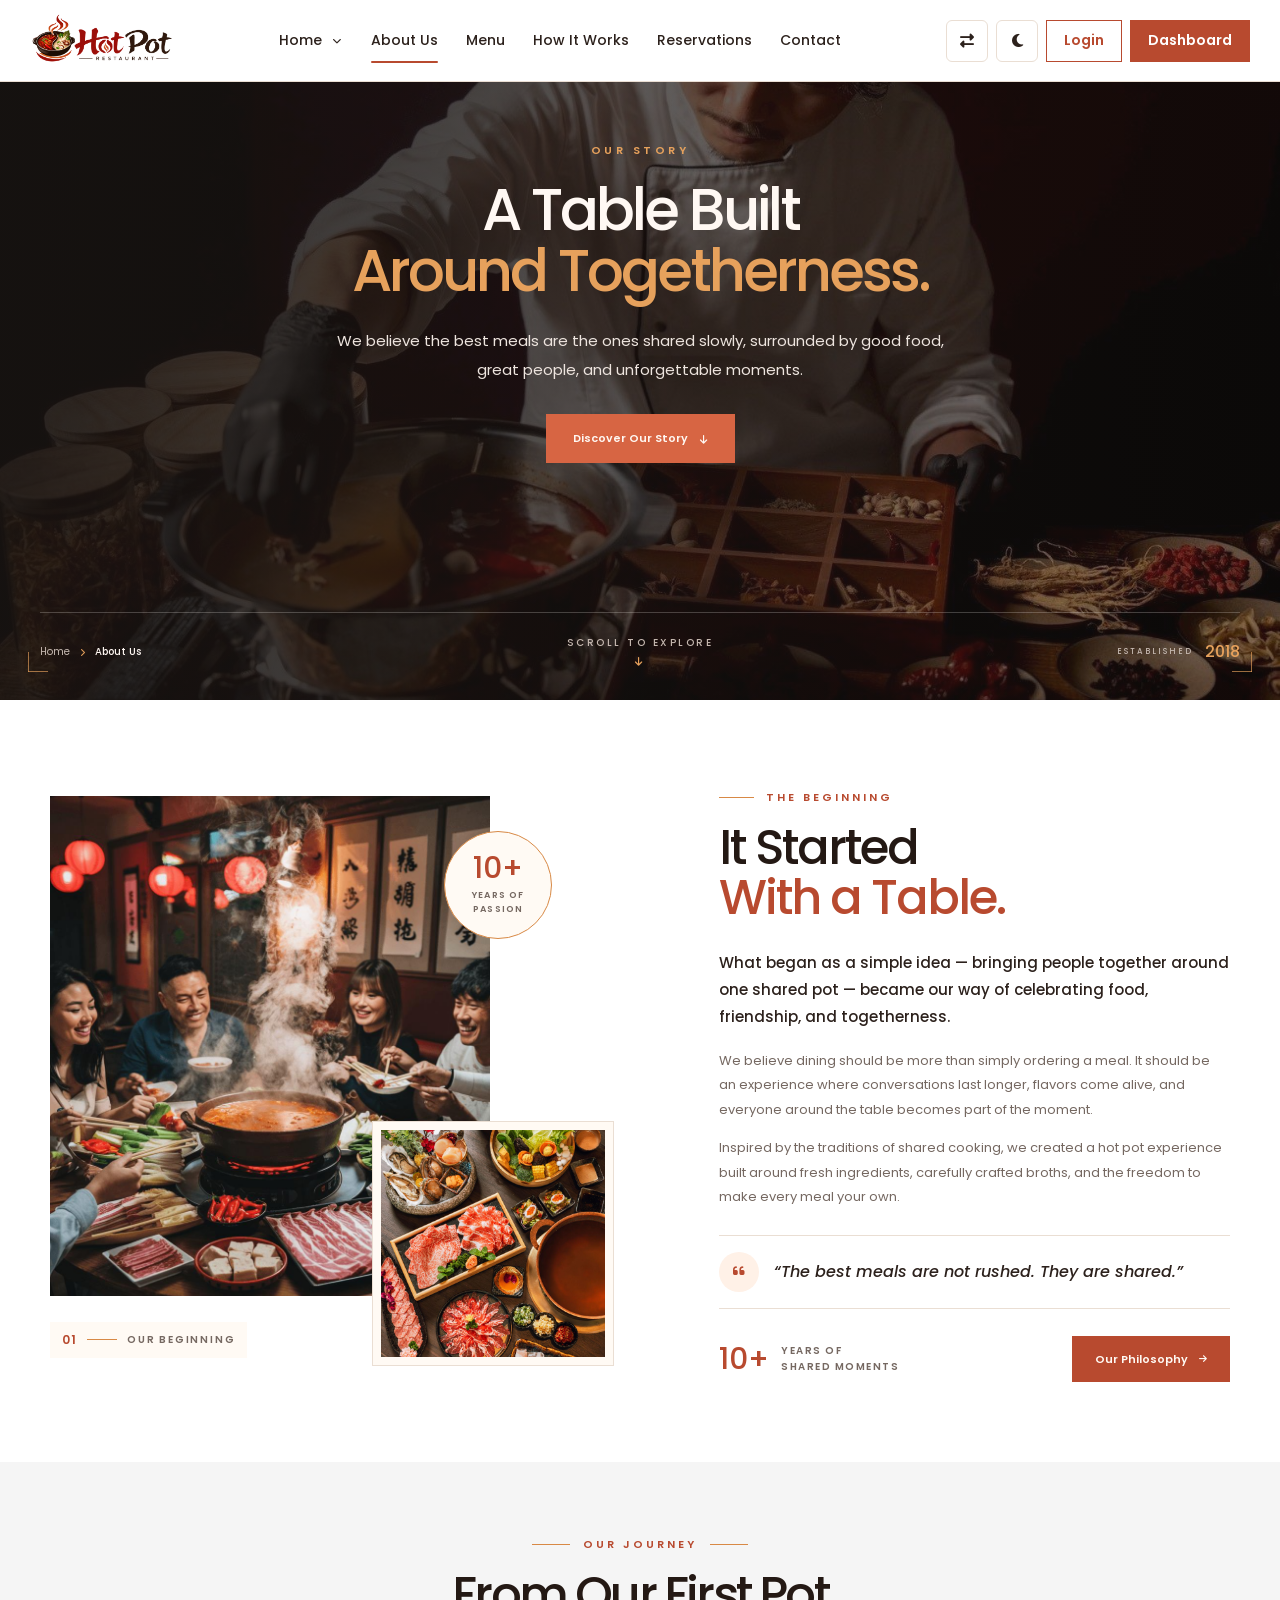
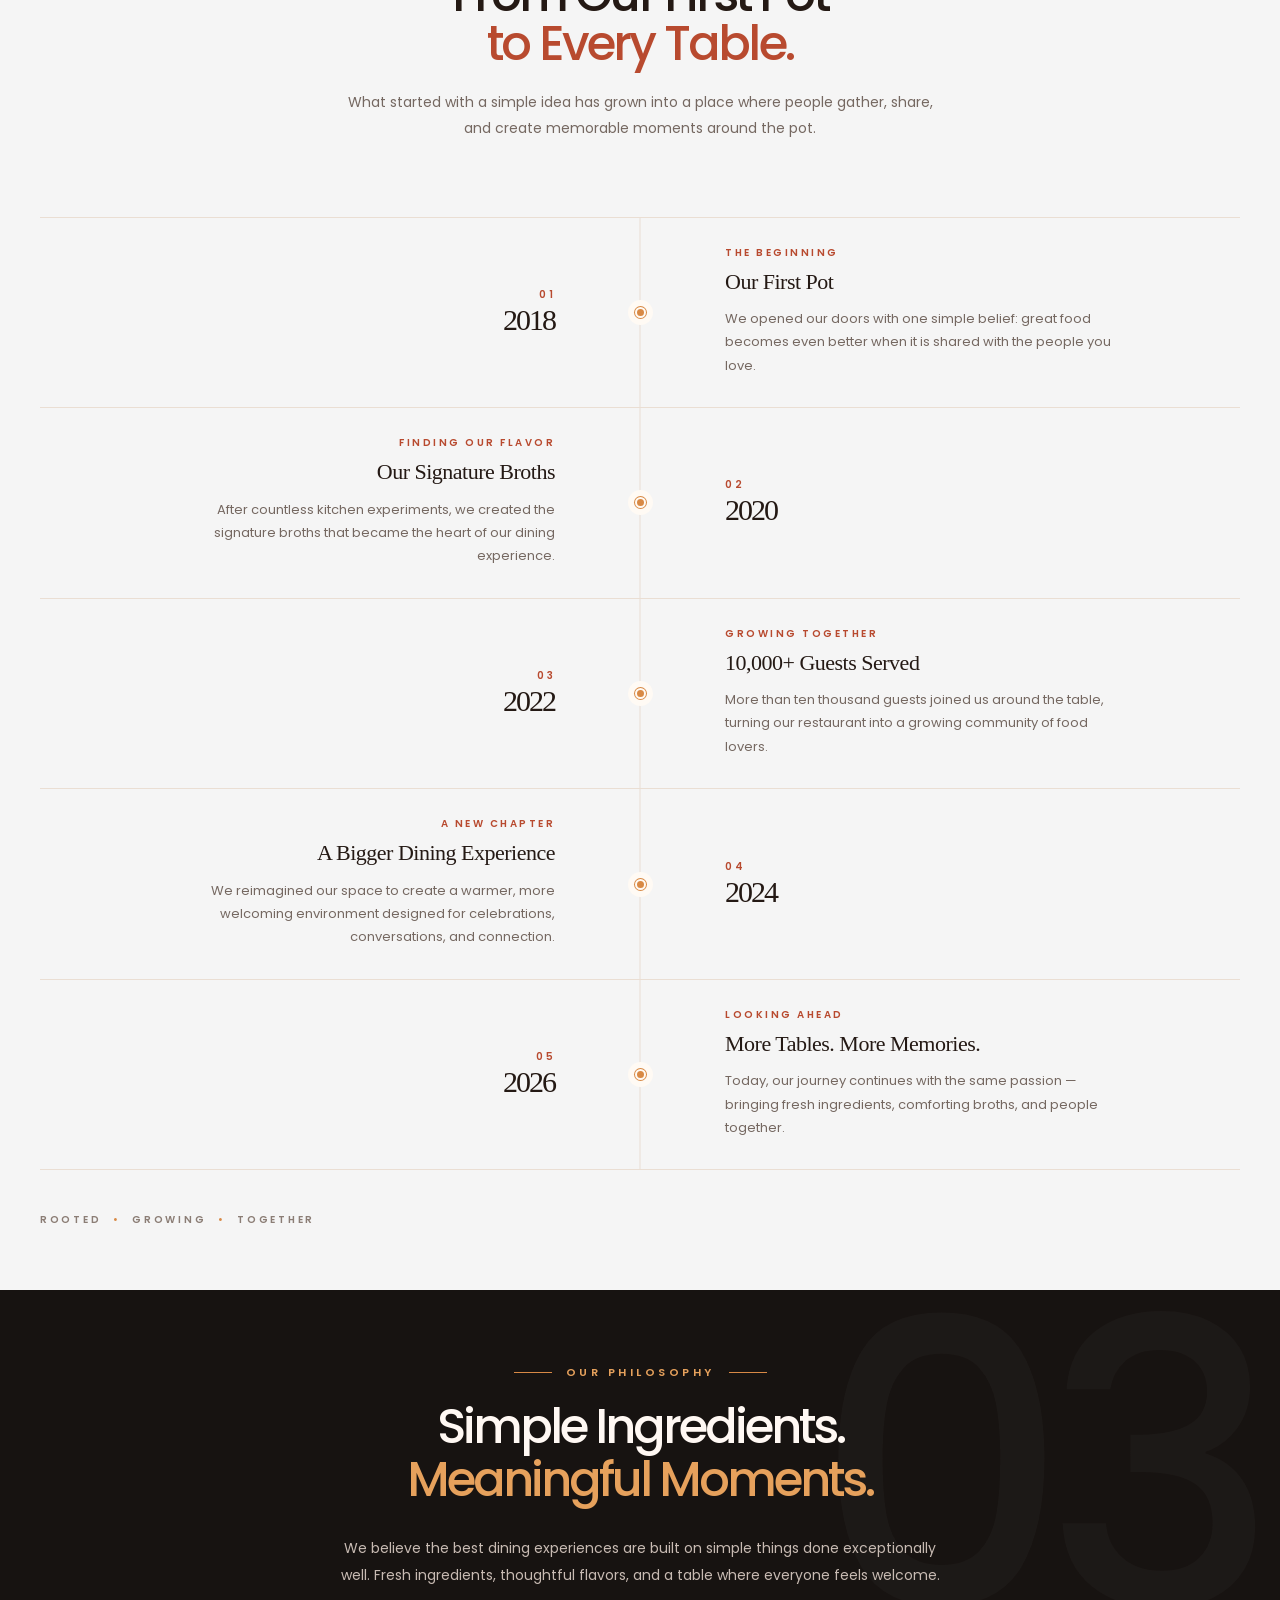
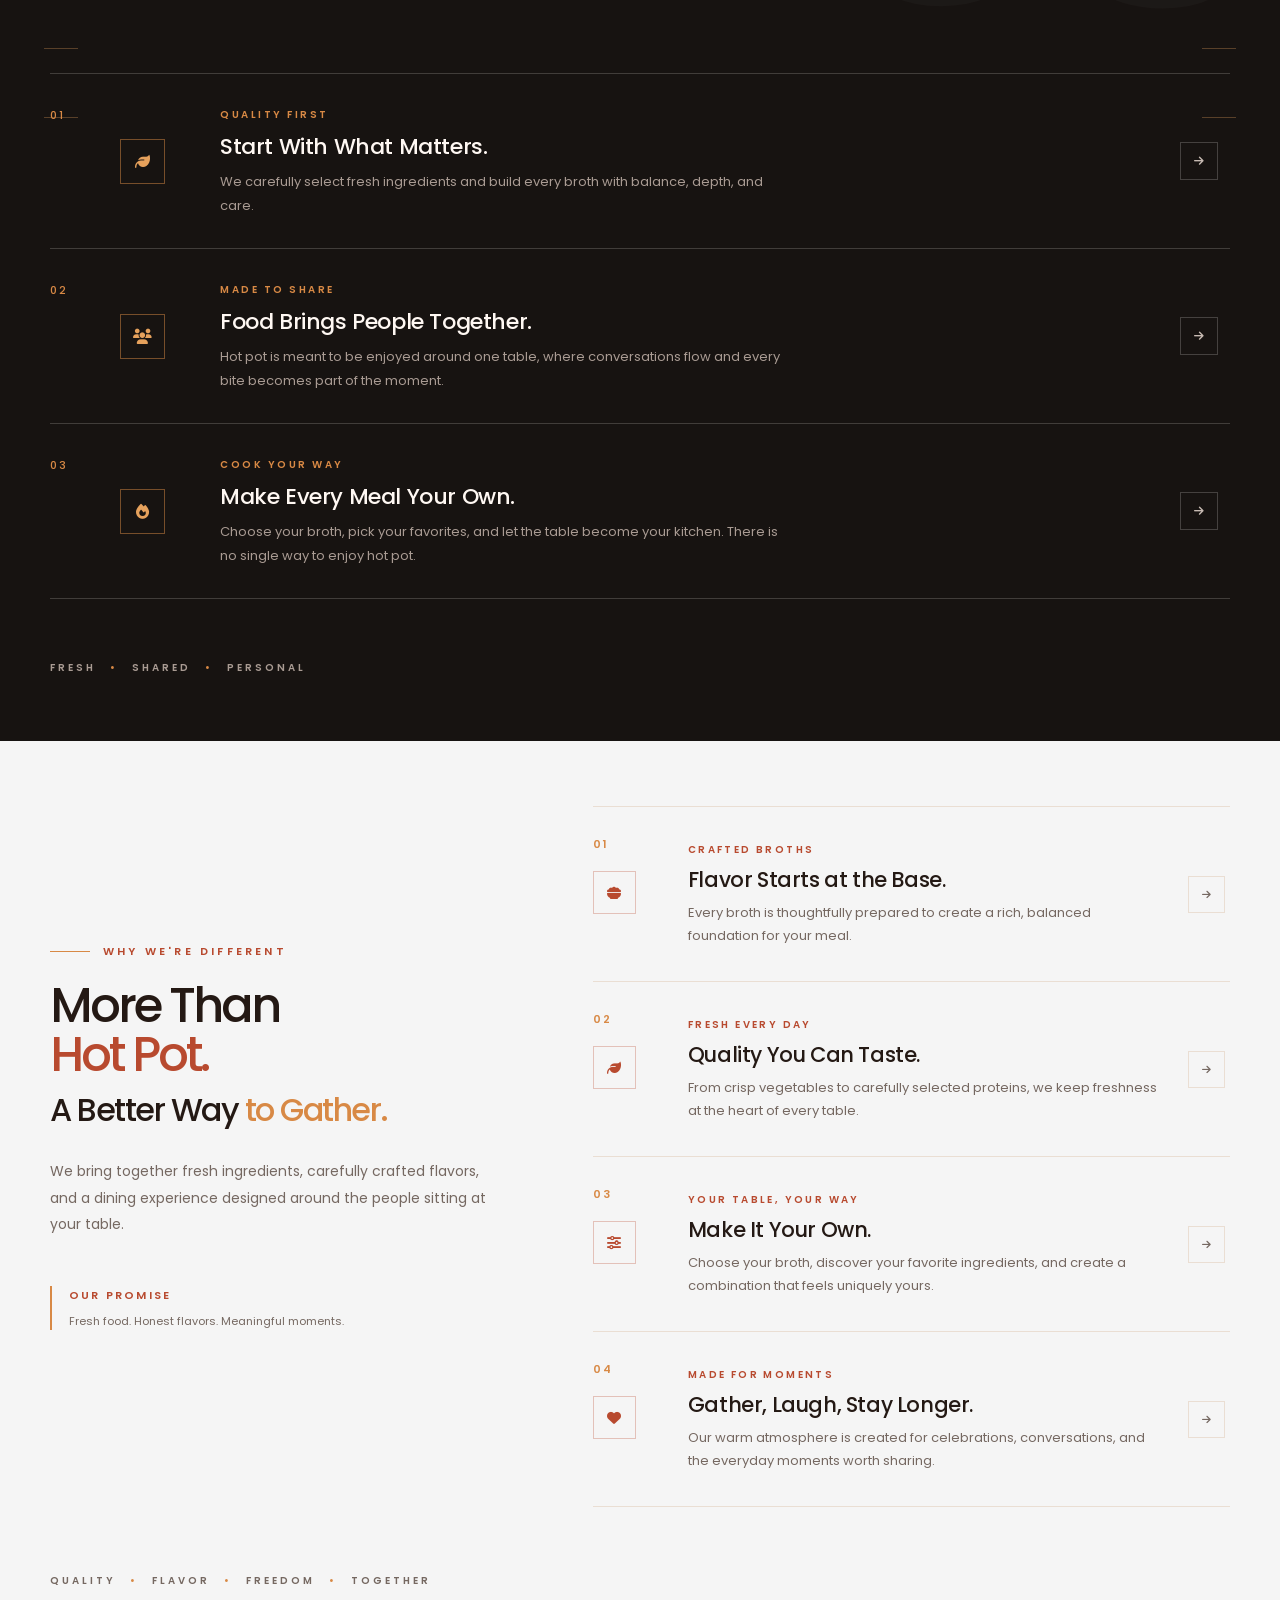
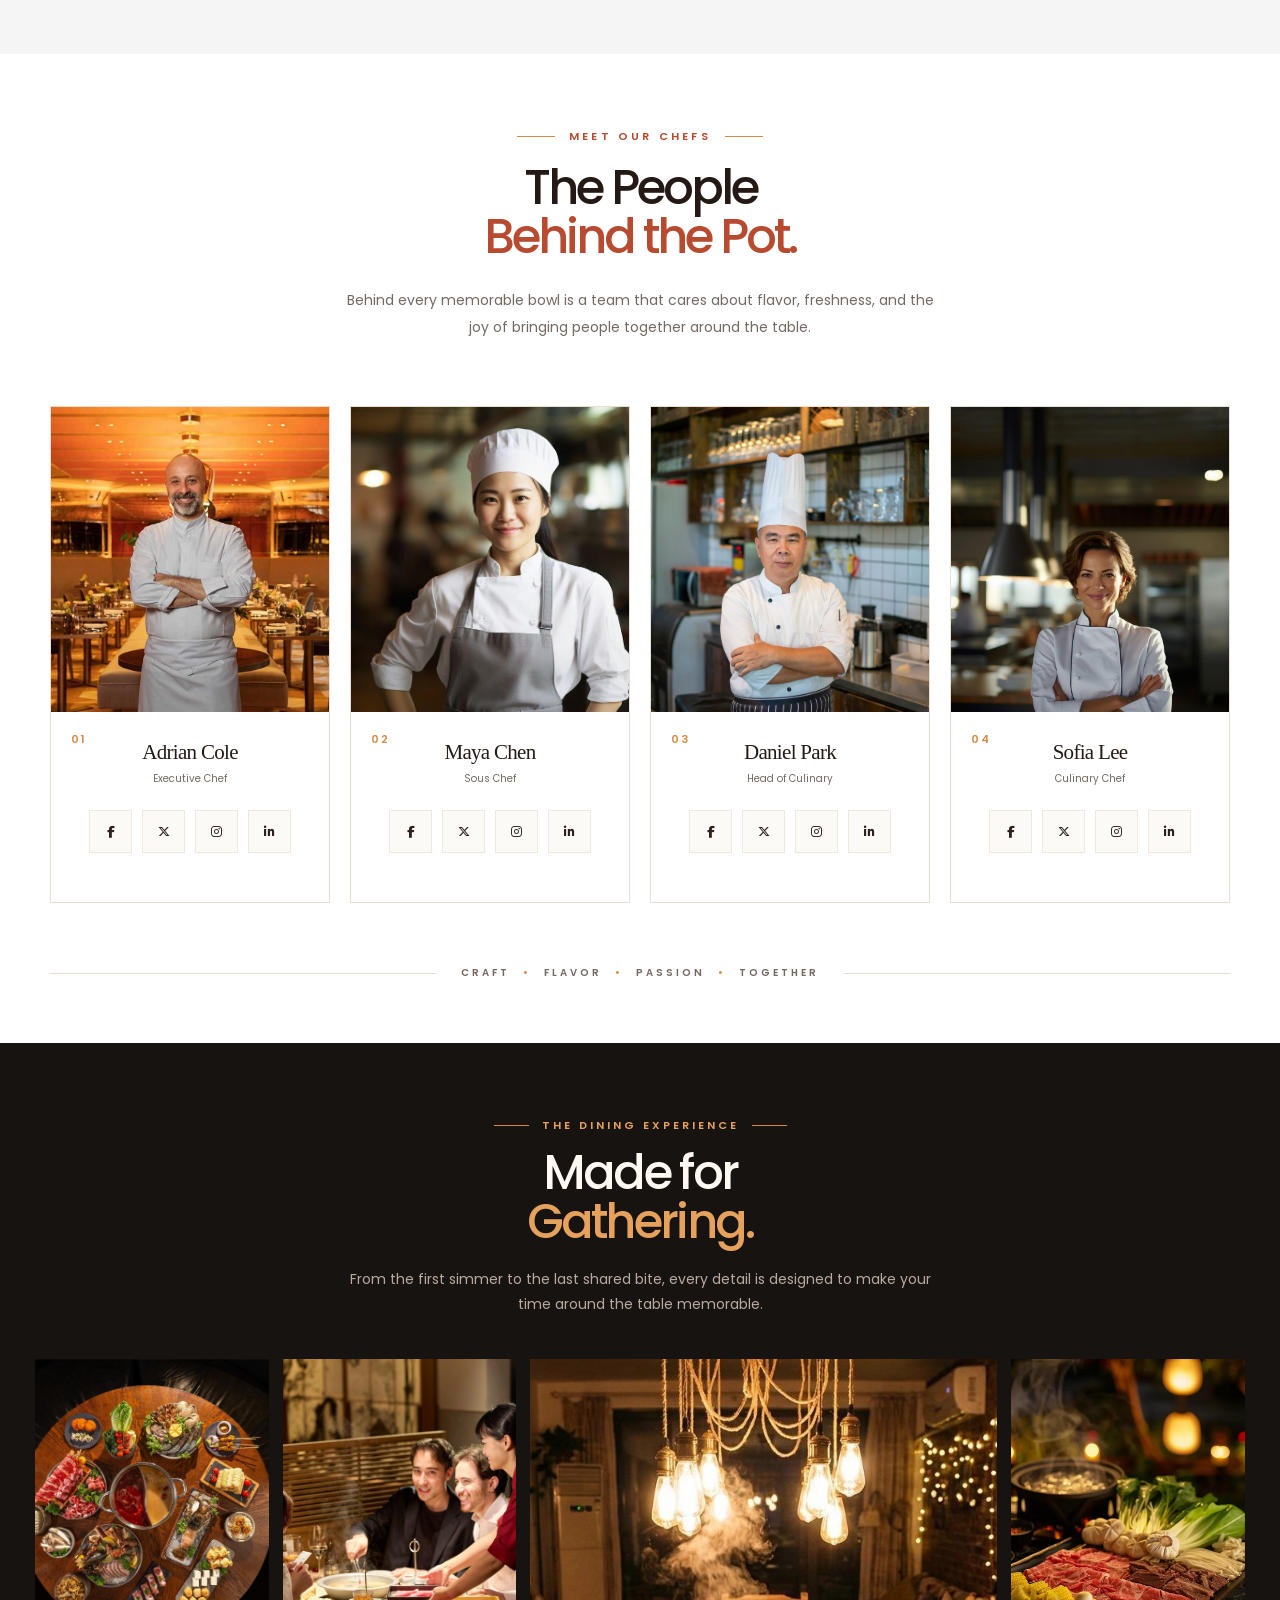
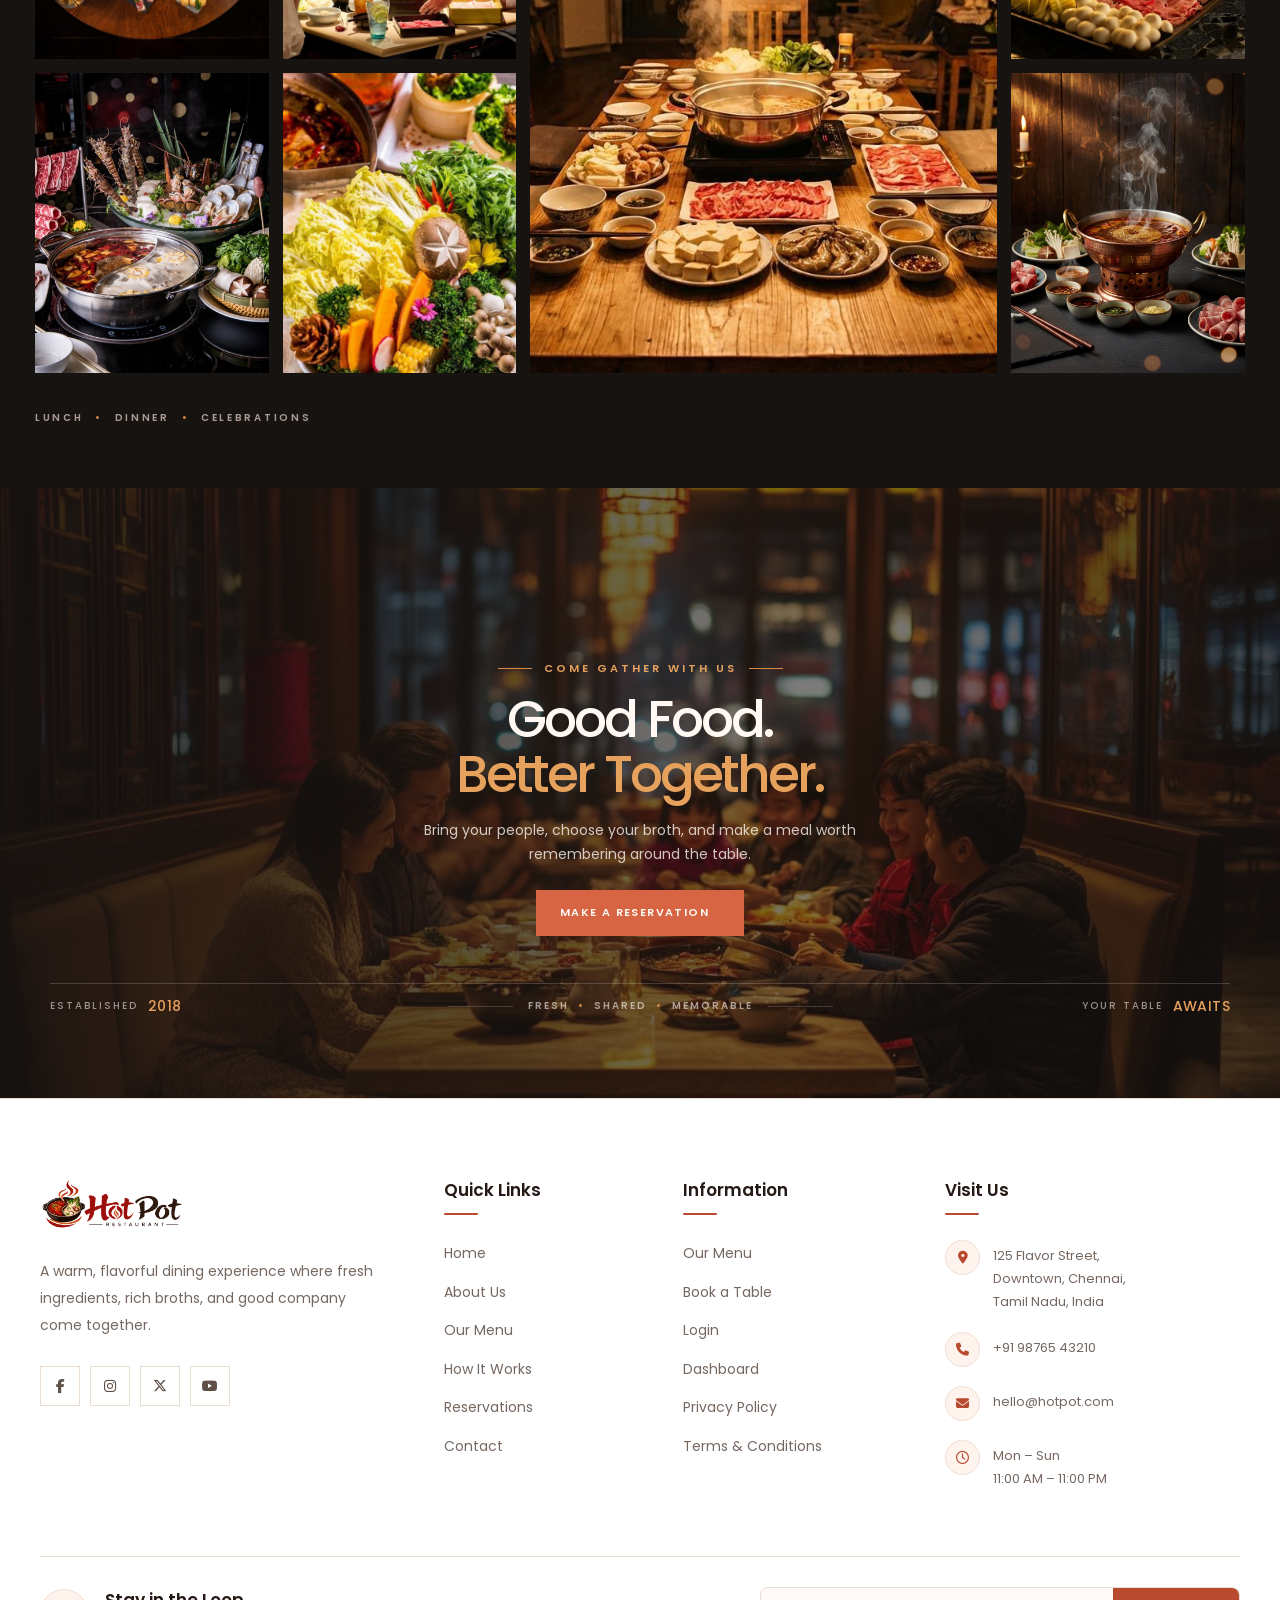
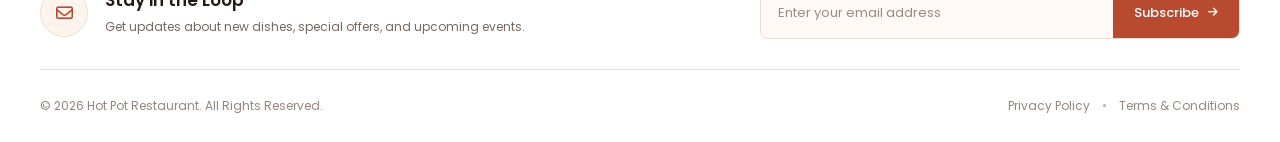
==== commit 317c542f: "Add files via upload" ====
--- a/about.html
+++ b/about.html
@@ -937,6 +937,245 @@
         </p>
 
         <span class="about-story-bottom-line-item"></span>
+
+    </div>
+
+</section>
+<section class="about-milestones" id="aboutMilestones">
+
+    <div class="about-milestones-container">
+
+        <!-- =================================================
+             SECTION HEADER
+        ================================================== -->
+
+        <div class="about-milestones-header">
+
+            <span class="about-milestones-eyebrow">
+                OUR JOURNEY
+            </span>
+
+            <h2 class="about-milestones-title">
+                From Our First Pot
+                <span>to Every Table.</span>
+            </h2>
+
+            <p class="about-milestones-description">
+                What started with a simple idea has grown into
+                a place where people gather, share, and create
+                memorable moments around the pot.
+            </p>
+
+        </div>
+
+
+        <!-- =================================================
+             MILESTONES TIMELINE
+        ================================================== -->
+
+        <div class="about-milestones-timeline">
+
+
+            <!-- =================================================
+                 MILESTONE 01
+            ================================================== -->
+
+            <article class="about-milestone-item">
+
+                <div class="about-milestone-year">
+                    <span>01</span>
+                    <strong>2018</strong>
+                </div>
+
+                <div class="about-milestone-marker">
+                    <span></span>
+                </div>
+
+                <div class="about-milestone-content">
+
+                    <span class="about-milestone-label">
+                        THE BEGINNING
+                    </span>
+
+                    <h3>
+                        Our First Pot
+                    </h3>
+
+                    <p>
+                        We opened our doors with one simple belief:
+                        great food becomes even better when it is
+                        shared with the people you love.
+                    </p>
+
+                </div>
+
+            </article>
+
+
+            <!-- =================================================
+                 MILESTONE 02
+            ================================================== -->
+
+            <article class="about-milestone-item">
+
+                <div class="about-milestone-year">
+                    <span>02</span>
+                    <strong>2020</strong>
+                </div>
+
+                <div class="about-milestone-marker">
+                    <span></span>
+                </div>
+
+                <div class="about-milestone-content">
+
+                    <span class="about-milestone-label">
+                        FINDING OUR FLAVOR
+                    </span>
+
+                    <h3>
+                        Our Signature Broths
+                    </h3>
+
+                    <p>
+                        After countless kitchen experiments,
+                        we created the signature broths that
+                        became the heart of our dining experience.
+                    </p>
+
+                </div>
+
+            </article>
+
+
+            <!-- =================================================
+                 MILESTONE 03
+            ================================================== -->
+
+            <article class="about-milestone-item">
+
+                <div class="about-milestone-year">
+                    <span>03</span>
+                    <strong>2022</strong>
+                </div>
+
+                <div class="about-milestone-marker">
+                    <span></span>
+                </div>
+
+                <div class="about-milestone-content">
+
+                    <span class="about-milestone-label">
+                        GROWING TOGETHER
+                    </span>
+
+                    <h3>
+                        10,000+ Guests Served
+                    </h3>
+
+                    <p>
+                        More than ten thousand guests joined us
+                        around the table, turning our restaurant
+                        into a growing community of food lovers.
+                    </p>
+
+                </div>
+
+            </article>
+
+
+            <!-- =================================================
+                 MILESTONE 04
+            ================================================== -->
+
+            <article class="about-milestone-item">
+
+                <div class="about-milestone-year">
+                    <span>04</span>
+                    <strong>2024</strong>
+                </div>
+
+                <div class="about-milestone-marker">
+                    <span></span>
+                </div>
+
+                <div class="about-milestone-content">
+
+                    <span class="about-milestone-label">
+                        A NEW CHAPTER
+                    </span>
+
+                    <h3>
+                        A Bigger Dining Experience
+                    </h3>
+
+                    <p>
+                        We reimagined our space to create a warmer,
+                        more welcoming environment designed for
+                        celebrations, conversations, and connection.
+                    </p>
+
+                </div>
+
+            </article>
+
+
+            <!-- =================================================
+                 MILESTONE 05
+            ================================================== -->
+
+            <article class="about-milestone-item">
+
+                <div class="about-milestone-year">
+                    <span>05</span>
+                    <strong>2026</strong>
+                </div>
+
+                <div class="about-milestone-marker">
+                    <span></span>
+                </div>
+
+                <div class="about-milestone-content">
+
+                    <span class="about-milestone-label">
+                        LOOKING AHEAD
+                    </span>
+
+                    <h3>
+                        More Tables. More Memories.
+                    </h3>
+
+                    <p>
+                        Today, our journey continues with the same
+                        passion — bringing fresh ingredients,
+                        comforting broths, and people together.
+                    </p>
+
+                </div>
+
+            </article>
+
+
+        </div>
+
+
+        <!-- =================================================
+             BOTTOM EDITORIAL LINE
+        ================================================== -->
+
+        <div class="about-milestones-bottom">
+
+            <span class="about-milestones-bottom-line"></span>
+
+            <p>
+                ROOTED <b>•</b>
+                GROWING <b>•</b>
+                TOGETHER
+            </p>
+
+            <span class="about-milestones-bottom-line"></span>
+
+        </div>
 
     </div>
 
@@ -2074,249 +2313,7 @@
     </div>
 
 </section>
-<!-- =========================================================
-     SECTION 8 — OUR MILESTONES
-========================================================= -->
-
-<section class="about-milestones" id="aboutMilestones">
-
-    <div class="about-milestones-container">
-
-        <!-- =================================================
-             SECTION HEADER
-        ================================================== -->
-
-        <div class="about-milestones-header">
-
-            <span class="about-milestones-eyebrow">
-                OUR JOURNEY
-            </span>
-
-            <h2 class="about-milestones-title">
-                From Our First Pot
-                <span>to Every Table.</span>
-            </h2>
-
-            <p class="about-milestones-description">
-                What started with a simple idea has grown into
-                a place where people gather, share, and create
-                memorable moments around the pot.
-            </p>
-
-        </div>
-
-
-        <!-- =================================================
-             MILESTONES TIMELINE
-        ================================================== -->
-
-        <div class="about-milestones-timeline">
-
-
-            <!-- =================================================
-                 MILESTONE 01
-            ================================================== -->
-
-            <article class="about-milestone-item">
-
-                <div class="about-milestone-year">
-                    <span>01</span>
-                    <strong>2018</strong>
-                </div>
-
-                <div class="about-milestone-marker">
-                    <span></span>
-                </div>
-
-                <div class="about-milestone-content">
-
-                    <span class="about-milestone-label">
-                        THE BEGINNING
-                    </span>
-
-                    <h3>
-                        Our First Pot
-                    </h3>
-
-                    <p>
-                        We opened our doors with one simple belief:
-                        great food becomes even better when it is
-                        shared with the people you love.
-                    </p>
-
-                </div>
-
-            </article>
-
-
-            <!-- =================================================
-                 MILESTONE 02
-            ================================================== -->
-
-            <article class="about-milestone-item">
-
-                <div class="about-milestone-year">
-                    <span>02</span>
-                    <strong>2020</strong>
-                </div>
-
-                <div class="about-milestone-marker">
-                    <span></span>
-                </div>
-
-                <div class="about-milestone-content">
-
-                    <span class="about-milestone-label">
-                        FINDING OUR FLAVOR
-                    </span>
-
-                    <h3>
-                        Our Signature Broths
-                    </h3>
-
-                    <p>
-                        After countless kitchen experiments,
-                        we created the signature broths that
-                        became the heart of our dining experience.
-                    </p>
-
-                </div>
-
-            </article>
-
-
-            <!-- =================================================
-                 MILESTONE 03
-            ================================================== -->
-
-            <article class="about-milestone-item">
-
-                <div class="about-milestone-year">
-                    <span>03</span>
-                    <strong>2022</strong>
-                </div>
-
-                <div class="about-milestone-marker">
-                    <span></span>
-                </div>
-
-                <div class="about-milestone-content">
-
-                    <span class="about-milestone-label">
-                        GROWING TOGETHER
-                    </span>
-
-                    <h3>
-                        10,000+ Guests Served
-                    </h3>
-
-                    <p>
-                        More than ten thousand guests joined us
-                        around the table, turning our restaurant
-                        into a growing community of food lovers.
-                    </p>
-
-                </div>
-
-            </article>
-
-
-            <!-- =================================================
-                 MILESTONE 04
-            ================================================== -->
-
-            <article class="about-milestone-item">
-
-                <div class="about-milestone-year">
-                    <span>04</span>
-                    <strong>2024</strong>
-                </div>
-
-                <div class="about-milestone-marker">
-                    <span></span>
-                </div>
-
-                <div class="about-milestone-content">
-
-                    <span class="about-milestone-label">
-                        A NEW CHAPTER
-                    </span>
-
-                    <h3>
-                        A Bigger Dining Experience
-                    </h3>
-
-                    <p>
-                        We reimagined our space to create a warmer,
-                        more welcoming environment designed for
-                        celebrations, conversations, and connection.
-                    </p>
-
-                </div>
-
-            </article>
-
-
-            <!-- =================================================
-                 MILESTONE 05
-            ================================================== -->
-
-            <article class="about-milestone-item">
-
-                <div class="about-milestone-year">
-                    <span>05</span>
-                    <strong>2026</strong>
-                </div>
-
-                <div class="about-milestone-marker">
-                    <span></span>
-                </div>
-
-                <div class="about-milestone-content">
-
-                    <span class="about-milestone-label">
-                        LOOKING AHEAD
-                    </span>
-
-                    <h3>
-                        More Tables. More Memories.
-                    </h3>
-
-                    <p>
-                        Today, our journey continues with the same
-                        passion — bringing fresh ingredients,
-                        comforting broths, and people together.
-                    </p>
-
-                </div>
-
-            </article>
-
-
-        </div>
-
-
-        <!-- =================================================
-             BOTTOM EDITORIAL LINE
-        ================================================== -->
-
-        <div class="about-milestones-bottom">
-
-            <span class="about-milestones-bottom-line"></span>
-
-            <p>
-                ROOTED <b>•</b>
-                GROWING <b>•</b>
-                TOGETHER
-            </p>
-
-            <span class="about-milestones-bottom-line"></span>
-
-        </div>
-
-    </div>
-
-</section>
+
 <!-- =========================================================
      SECTION 9 — FINAL CTA
 ========================================================= -->
--- a/css/style.css
+++ b/css/style.css
@@ -40310,3 +40310,533 @@
     margin-top: 0 !important;
     margin-bottom: 0 !important;
 }
+
+
+
+
+
+
+
+
+
+
+
+/* ==========================================
+   HEADER — SHARP LOGIN & DASHBOARD BUTTONS
+========================================== */
+
+.header-btn.login-btn {
+    border-radius: 0 !important;
+}
+
+.header-btn.dashboard-btn {
+    border-radius: 0 !important;
+}
+
+.mobile-login-btn {
+    border-radius: 0 !important;
+}
+
+.mobile-dashboard-btn {
+    border-radius: 0 !important;
+}
+
+/* ==========================================
+   FOOTER — SHARP CORNERS
+========================================== */
+
+.footer-social-link {
+    border-radius: 0 !important;
+}
+
+.footer-newsletter {
+    border-radius: 0 !important;
+}
+
+.footer-newsletter-form input {
+    border-radius: 0 !important;
+}
+
+.footer-subscribe-btn {
+    border-radius: 0 !important;
+}
+/* ==========================================
+   HOME 1 — LIGHT MODE
+========================================== */
+
+body {
+    background: #ffffff;
+    color: #2c211c;
+}
+
+/* White background sections */
+
+.home1-welcome,
+.home1-how,
+.home1-why {
+    background-color: #ffffff !important;
+}
+
+/* Light grey alternate sections */
+
+.home1-broths,
+.home1-fresh {
+    background-color: #f5f5f5 !important;
+}
+
+/* ==========================================
+   HOME 1 — DARK MODE
+========================================== */
+
+body.dark-mode {
+    background: #000000;
+    color: #eeeeee;
+}
+
+/* Black background sections */
+
+body.dark-mode .home1-welcome,
+body.dark-mode .home1-how,
+body.dark-mode .home1-why {
+    background-color: #000000 !important;
+}
+
+/* Dark grey alternate sections */
+
+body.dark-mode .home1-broths,
+body.dark-mode .home1-fresh {
+    background-color: #1c1c1c !important;
+}
+
+/* ==========================================
+   HOME 1 — TEXT COLORS
+========================================== */
+
+body.dark-mode .home1-welcome-title,
+body.dark-mode .home1-broths-title,
+body.dark-mode .home1-how-title,
+body.dark-mode .home1-fresh-title,
+body.dark-mode .home1-why-title {
+    color: #ffffff;
+}
+
+body.dark-mode .home1-welcome-description,
+body.dark-mode .home1-broths-intro,
+body.dark-mode .home1-how-description,
+body.dark-mode .home1-fresh-description,
+body.dark-mode .home1-why-description {
+    color: #cccccc;
+}
+/* ==========================================
+   HOME 2 — LIGHT MODE BACKGROUNDS
+========================================== */
+
+/* White sections */
+
+.home2-story,
+.home2-market-table,
+.gather-stories {
+    background-color: #ffffff !important;
+}
+
+/* Light grey sections */
+
+.home2-experience,
+.home2-build-pot {
+    background-color: #f5f5f5 !important;
+}
+
+/* Chef signature — retain its existing dark editorial design */
+
+.home2-chef-signature {
+    background-color: #1c1c1c !important;
+}
+
+/* ==========================================
+   HOME 2 — DARK MODE BACKGROUNDS
+========================================== */
+
+/* Black sections */
+
+body.dark-mode .home2-story,
+body.dark-mode .home2-market-table,
+body.dark-mode .gather-stories {
+    background-color: #000000 !important;
+}
+
+/* Dark grey sections */
+
+body.dark-mode .home2-experience,
+body.dark-mode .home2-build-pot,
+body.dark-mode .home2-chef-signature {
+    background-color: #1c1c1c !important;
+}
+
+
+
+
+/* =========================================
+   ABOUT PAGE — LIGHT MODE BACKGROUNDS
+========================================= */
+
+.about-story {
+    background-color: #ffffff !important;
+}
+
+.about-milestones {
+    background-color: #f5f5f5 !important;
+}
+
+/* Keep existing brown background */
+.about-philosophy {
+    /* No background override */
+}
+
+.about-different {
+    background-color: #f5f5f5 !important;
+}
+
+.about-chefs {
+    background-color: #ffffff !important;
+}
+
+
+
+/* =========================================
+   ABOUT PAGE — DARK MODE BACKGROUNDS
+========================================= */
+
+body.dark-mode .about-story {
+    background-color: #000000 !important;
+}
+
+body.dark-mode .about-milestones {
+    background-color: #1c1c1c !important;
+}
+
+/* Keep existing brown background */
+body.dark-mode .about-philosophy {
+    /* No background override */
+}
+
+body.dark-mode .about-different {
+    background-color: #1c1c1c !important;
+}
+
+body.dark-mode .about-chefs {
+    background-color: #000000 !important;
+}
+
+
+
+
+
+
+/* =========================================
+   CONTACT PAGE — LIGHT MODE
+========================================= */
+
+.contact-touch {
+    background-color: #ffffff !important;
+}
+
+.contact-form-section {
+    background-color: #f5f5f5 !important;
+}
+
+.contact-location {
+    background-color: #ffffff !important;
+}
+
+.contact-hours {
+    background-color: #f5f5f5 !important;
+}
+
+
+/* =========================================
+   CONTACT PAGE — DARK MODE
+========================================= */
+
+body.dark-mode .contact-touch {
+    background-color: #000000 !important;
+}
+
+body.dark-mode .contact-form-section {
+    background-color: #1c1c1c !important;
+}
+
+body.dark-mode .contact-location {
+    background-color: #000000 !important;
+}
+
+body.dark-mode .contact-hours {
+    background-color: #1c1c1c !important;
+}
+
+
+
+
+
+
+/* =========================================
+   HOW IT WORKS — LIGHT MODE
+========================================= */
+
+.how-works-broth {
+    background-color: #ffffff !important;
+}
+
+.how-works-ingredients {
+    background-color: #f5f5f5 !important;
+}
+
+.how-works-sauce {
+    background-color: #ffffff !important;
+}
+
+.how-works-cook {
+    background-color: #f5f5f5 !important;
+}
+
+.how-works-time {
+    background-color: #ffffff !important;
+}
+
+.first-hotpot {
+    background-color: #f5f5f5 !important;
+}
+
+
+/* =========================================
+   HOW IT WORKS — DARK MODE
+========================================= */
+
+body.dark-mode .how-works-broth {
+    background-color: #000000 !important;
+}
+
+body.dark-mode .how-works-ingredients {
+    background-color: #1c1c1c !important;
+}
+
+body.dark-mode .how-works-sauce {
+    background-color: #000000 !important;
+}
+
+body.dark-mode .how-works-cook {
+    background-color: #1c1c1c !important;
+}
+
+body.dark-mode .how-works-time {
+    background-color: #000000 !important;
+}
+
+body.dark-mode .first-hotpot {
+    background-color: #1c1c1c !important;
+}
+
+
+/* =========================================
+   MENU PAGE — LIGHT MODE
+========================================= */
+
+.menu-intro {
+    background-color: #ffffff !important;
+}
+
+.signature-broths {
+    background-color: #f5f5f5 !important;
+}
+
+.fresh-ingredients {
+    background-color: #ffffff !important;
+}
+
+.chef-specials {
+    background-color: #f5f5f5 !important;
+}
+
+.dipping-sauces {
+    background-color: #ffffff !important;
+}
+
+.drinks-desserts {
+    background-color: #f5f5f5 !important;
+}
+
+
+/* =========================================
+   MENU PAGE — DARK MODE
+========================================= */
+
+body.dark-mode .menu-intro {
+    background-color: #000000 !important;
+}
+
+body.dark-mode .signature-broths {
+    background-color: #1c1c1c !important;
+}
+
+body.dark-mode .fresh-ingredients {
+    background-color: #000000 !important;
+}
+
+body.dark-mode .chef-specials {
+    background-color: #1c1c1c !important;
+}
+
+body.dark-mode .dipping-sauces {
+    background-color: #000000 !important;
+}
+
+body.dark-mode .drinks-desserts {
+    background-color: #1c1c1c !important;
+}
+
+
+
+
+
+
+/* =========================================
+   RESERVATIONS PAGE – LIGHT MODE
+========================================= */
+
+.reservation-form-section {
+    background-color: #ffffff !important;
+}
+
+.reservation-info {
+    background-color: #f5f5f5 !important;
+}
+
+
+/* =========================================
+   RESERVATIONS PAGE – DARK MODE
+========================================= */
+
+body.dark-mode .reservation-form-section {
+    background-color: #000000 !important;
+}
+
+body.dark-mode .reservation-info {
+    background-color: #1c1c1c !important;
+}
+
+
+
+
+
+/* =========================================
+   SUBJECT DROPDOWN ALIGNMENT
+========================================= */
+
+.contact-form-input-wrap {
+    position: relative;
+}
+
+.contact-form-input-wrap select#contactSubject {
+    width: 100%;
+    appearance: none;
+    -webkit-appearance: none;
+    -moz-appearance: none;
+
+    padding-right: 55px !important;
+
+    background-image: url("data:image/svg+xml,%3Csvg xmlns='http://www.w3.org/2000/svg' width='14' height='14' viewBox='0 0 24 24' fill='none' stroke='%23b84a2f' stroke-width='2' stroke-linecap='round' stroke-linejoin='round'%3E%3Cpath d='m6 9 6 6 6-6'/%3E%3C/svg%3E");
+
+    background-repeat: no-repeat;
+    background-position: right 20px center;
+    background-size: 14px;
+}
+
+/* Keep the subject field icon properly positioned */
+.contact-form-input-wrap:has(#contactSubject) > i {
+    position: absolute;
+    left: 20px;
+    top: 50%;
+    transform: translateY(-50%);
+    z-index: 2;
+    pointer-events: none;
+}
+
+/* RTL alignment */
+html[dir="rtl"] .contact-form-input-wrap select#contactSubject {
+    padding-right: 18px !important;
+    padding-left: 55px !important;
+    background-position: left 20px center;
+}
+
+html[dir="rtl"] .contact-form-input-wrap:has(#contactSubject) > i {
+    left: auto;
+    right: 20px;
+}
+/* =========================================
+   SUBJECT DROPDOWN - RTL FIX
+========================================= */
+
+html[dir="rtl"] .contact-form-input-wrap {
+    position: relative;
+}
+
+html[dir="rtl"] .contact-form-input-wrap select#contactSubject {
+    direction: rtl;
+    text-align: right;
+    padding-right: 55px !important;
+    padding-left: 45px !important;
+
+    background-position: left 20px center;
+}
+
+html[dir="rtl"] .contact-form-input-wrap:has(#contactSubject) > i {
+    left: auto !important;
+    right: 20px !important;
+    z-index: 2;
+    pointer-events: none;
+}
+
+
+
+
+
+/* =========================================
+   WHEN TO VISIT - COMPACT CONTAINER SPACING
+========================================= */
+
+.contact-hours-content {
+    display: grid;
+    grid-template-columns: 1.4fr 1fr 1fr;
+    gap: 20px !important;
+    align-items: stretch;
+}
+
+/* Remove unnecessary outer spacing */
+.contact-hours-schedule,
+.contact-hours-dining {
+    margin: 0 !important;
+    min-width: 0;
+}
+
+/* Tablet */
+@media (max-width: 1024px) {
+    .contact-hours-content {
+        grid-template-columns: 1fr 1fr;
+        gap: 18px !important;
+    }
+
+    .contact-hours-schedule {
+        grid-column: 1 / -1;
+    }
+}
+
+/* Mobile */
+@media (max-width: 767px) {
+    .contact-hours-content {
+        grid-template-columns: 1fr;
+        gap: 16px !important;
+    }
+
+    .contact-hours-schedule {
+        grid-column: auto;
+    }
+}
--- a/css/responsive.css
+++ b/css/responsive.css
@@ -59708,3 +59708,108 @@
     }
 
 }
+/* =========================================================
+   HOME 1 WELCOME — IPAD PRO TEXT OVERLAP FIX
+   ADD THIS AT THE VERY END OF home1-res.css
+========================================================= */
+
+@media (min-width: 1024px) and (max-width: 1199px) {
+
+    .home1-welcome-container {
+        position: relative !important;
+        width: calc(100% - 60px) !important;
+        min-height: 650px !important;
+    }
+
+    /* Story content */
+    .home1-welcome-content {
+        position: absolute !important;
+        top: 110px !important;
+        left: 0 !important;
+        right: auto !important;
+        width: 40% !important;
+        max-width: 390px !important;
+        z-index: 5 !important;
+        box-sizing: border-box;
+    }
+
+    .home1-welcome-title {
+        font-size: 46px !important;
+        line-height: 1.15 !important;
+    }
+
+    .home1-welcome-description {
+        display: block !important;
+        width: 100% !important;
+        max-width: 100% !important;
+        font-size: 13px !important;
+        line-height: 1.75 !important;
+        white-space: normal !important;
+        overflow: visible !important;
+        box-sizing: border-box;
+    }
+
+    .home1-welcome-description + .home1-welcome-description {
+        margin-top: 10px !important;
+    }
+
+    /* Main image */
+    .home1-welcome-main-image {
+        position: absolute !important;
+        top: 0 !important;
+        right: 155px !important;
+        left: auto !important;
+        width: 340px !important;
+        height: 470px !important;
+        z-index: 1 !important;
+    }
+
+    /* Right images and statistics */
+    .home1-welcome-side {
+        position: absolute !important;
+        top: 0 !important;
+        right: 0 !important;
+        left: auto !important;
+        width: 140px !important;
+        z-index: 2 !important;
+    }
+
+    .home1-welcome-small-image {
+        width: 140px !important;
+        height: 130px !important;
+    }
+
+    /* Experience card */
+    .home1-welcome-experience {
+        position: absolute !important;
+        left: 42% !important;
+        right: auto !important;
+        bottom: 20px !important;
+        width: 330px !important;
+        min-height: 210px !important;
+        z-index: 6 !important;
+        box-sizing: border-box;
+    }
+
+    /* RTL */
+    html[dir="rtl"] .home1-welcome-content {
+        left: auto !important;
+        right: 0 !important;
+        text-align: right !important;
+    }
+
+    html[dir="rtl"] .home1-welcome-main-image {
+        right: auto !important;
+        left: 155px !important;
+    }
+
+    html[dir="rtl"] .home1-welcome-side {
+        right: auto !important;
+        left: 0 !important;
+    }
+
+    html[dir="rtl"] .home1-welcome-experience {
+        left: auto !important;
+        right: 42% !important;
+    }
+}
